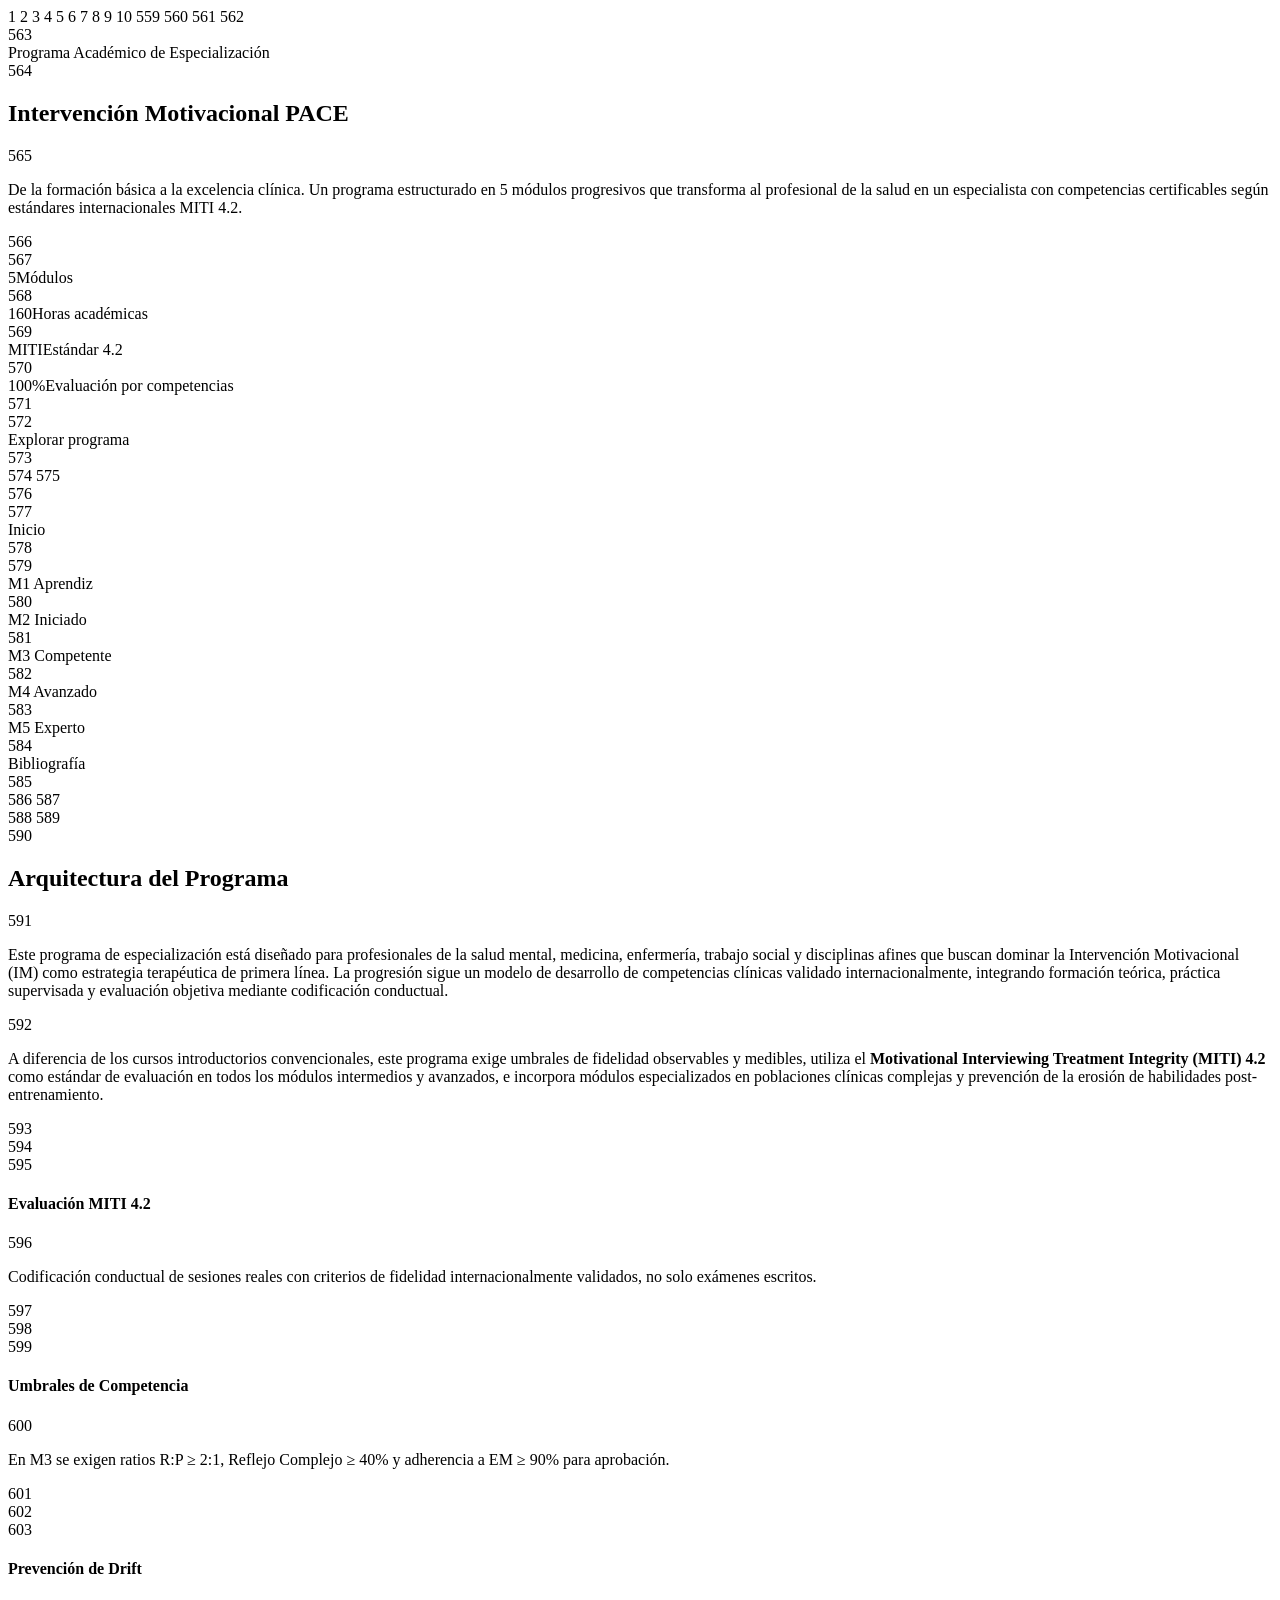
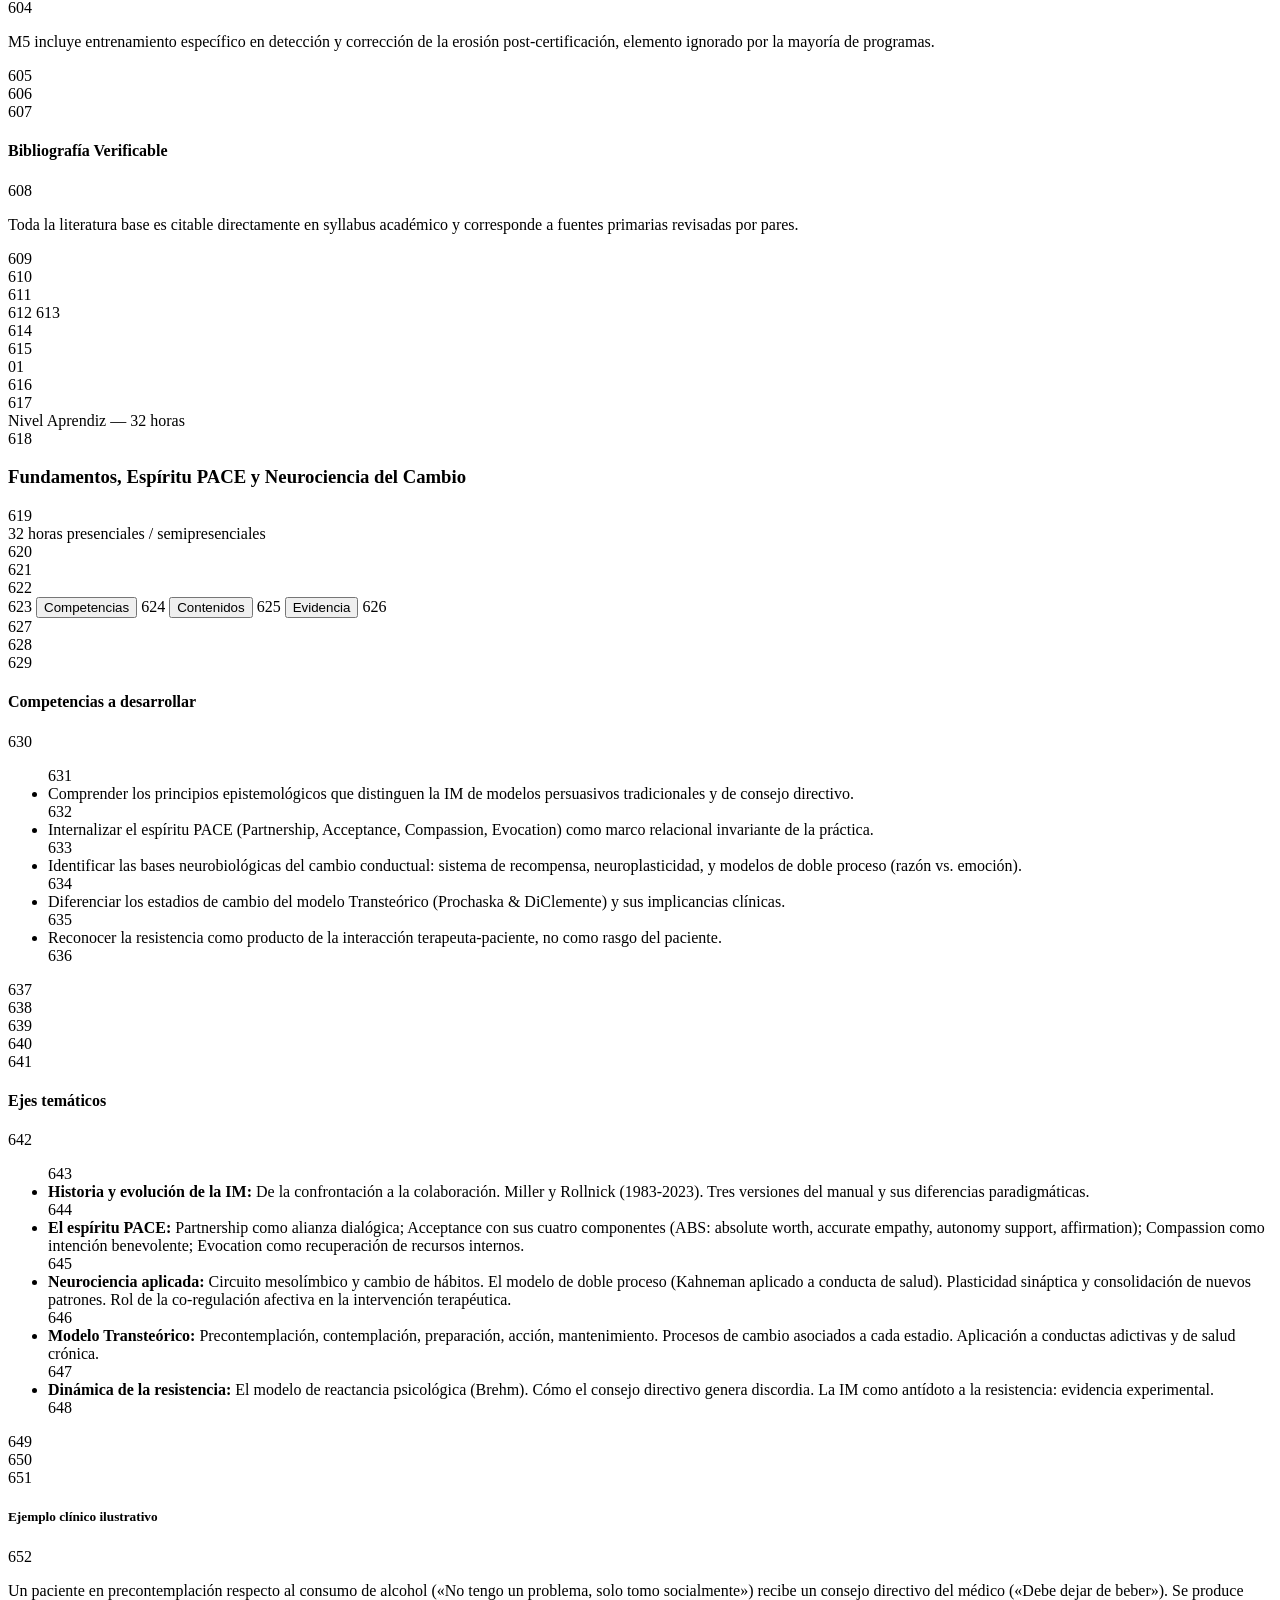
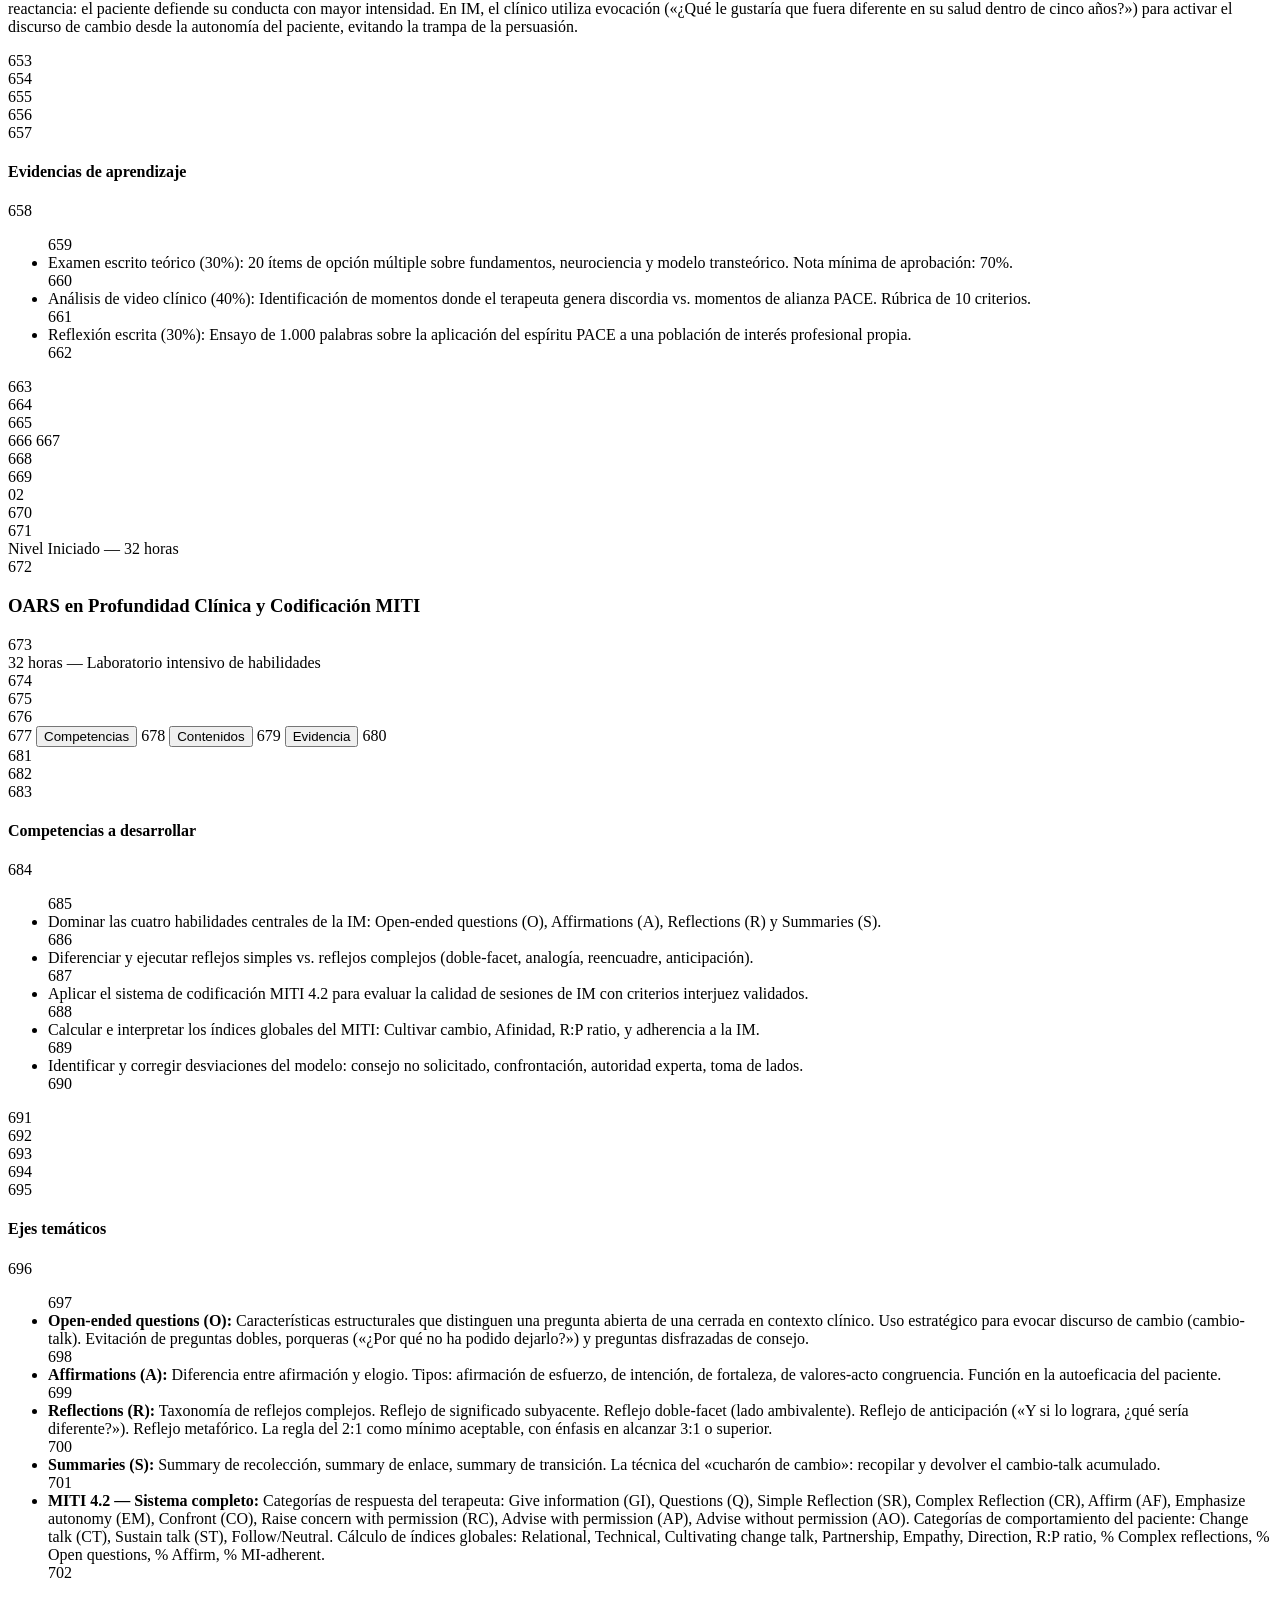
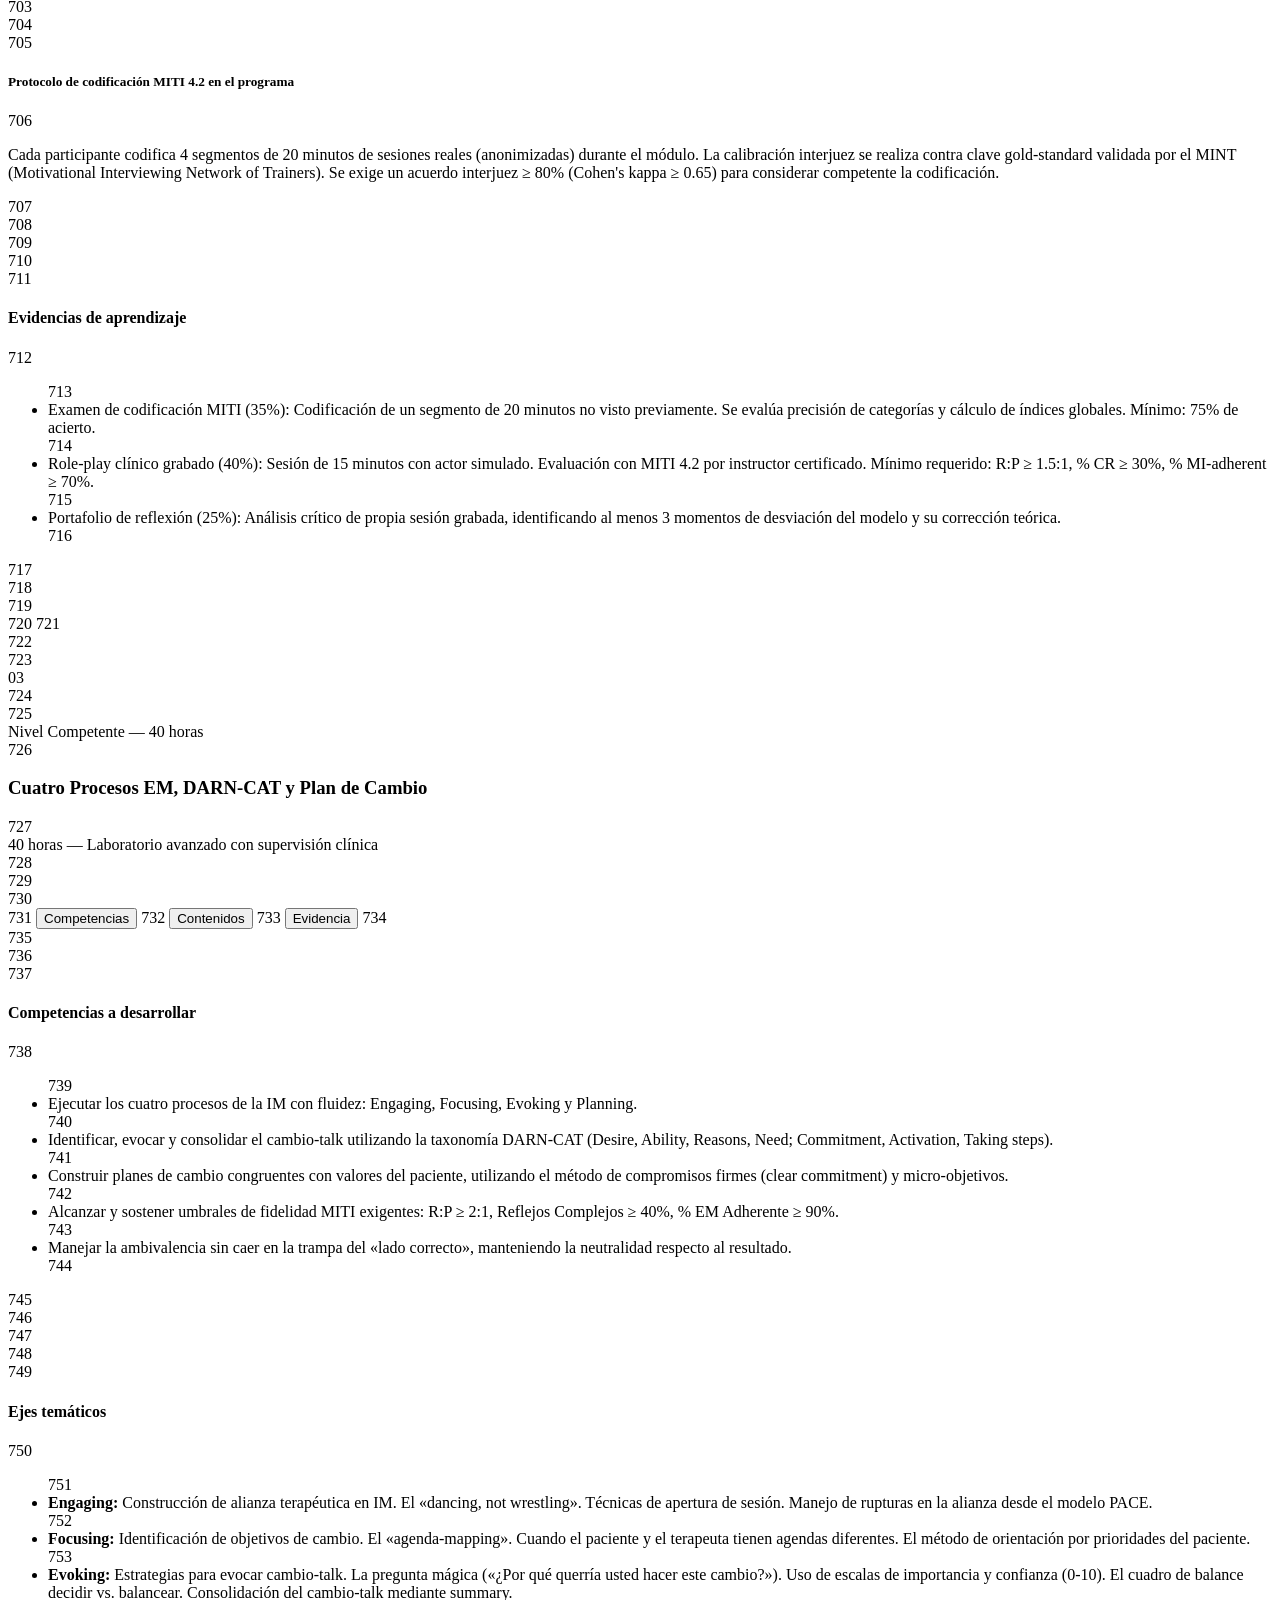
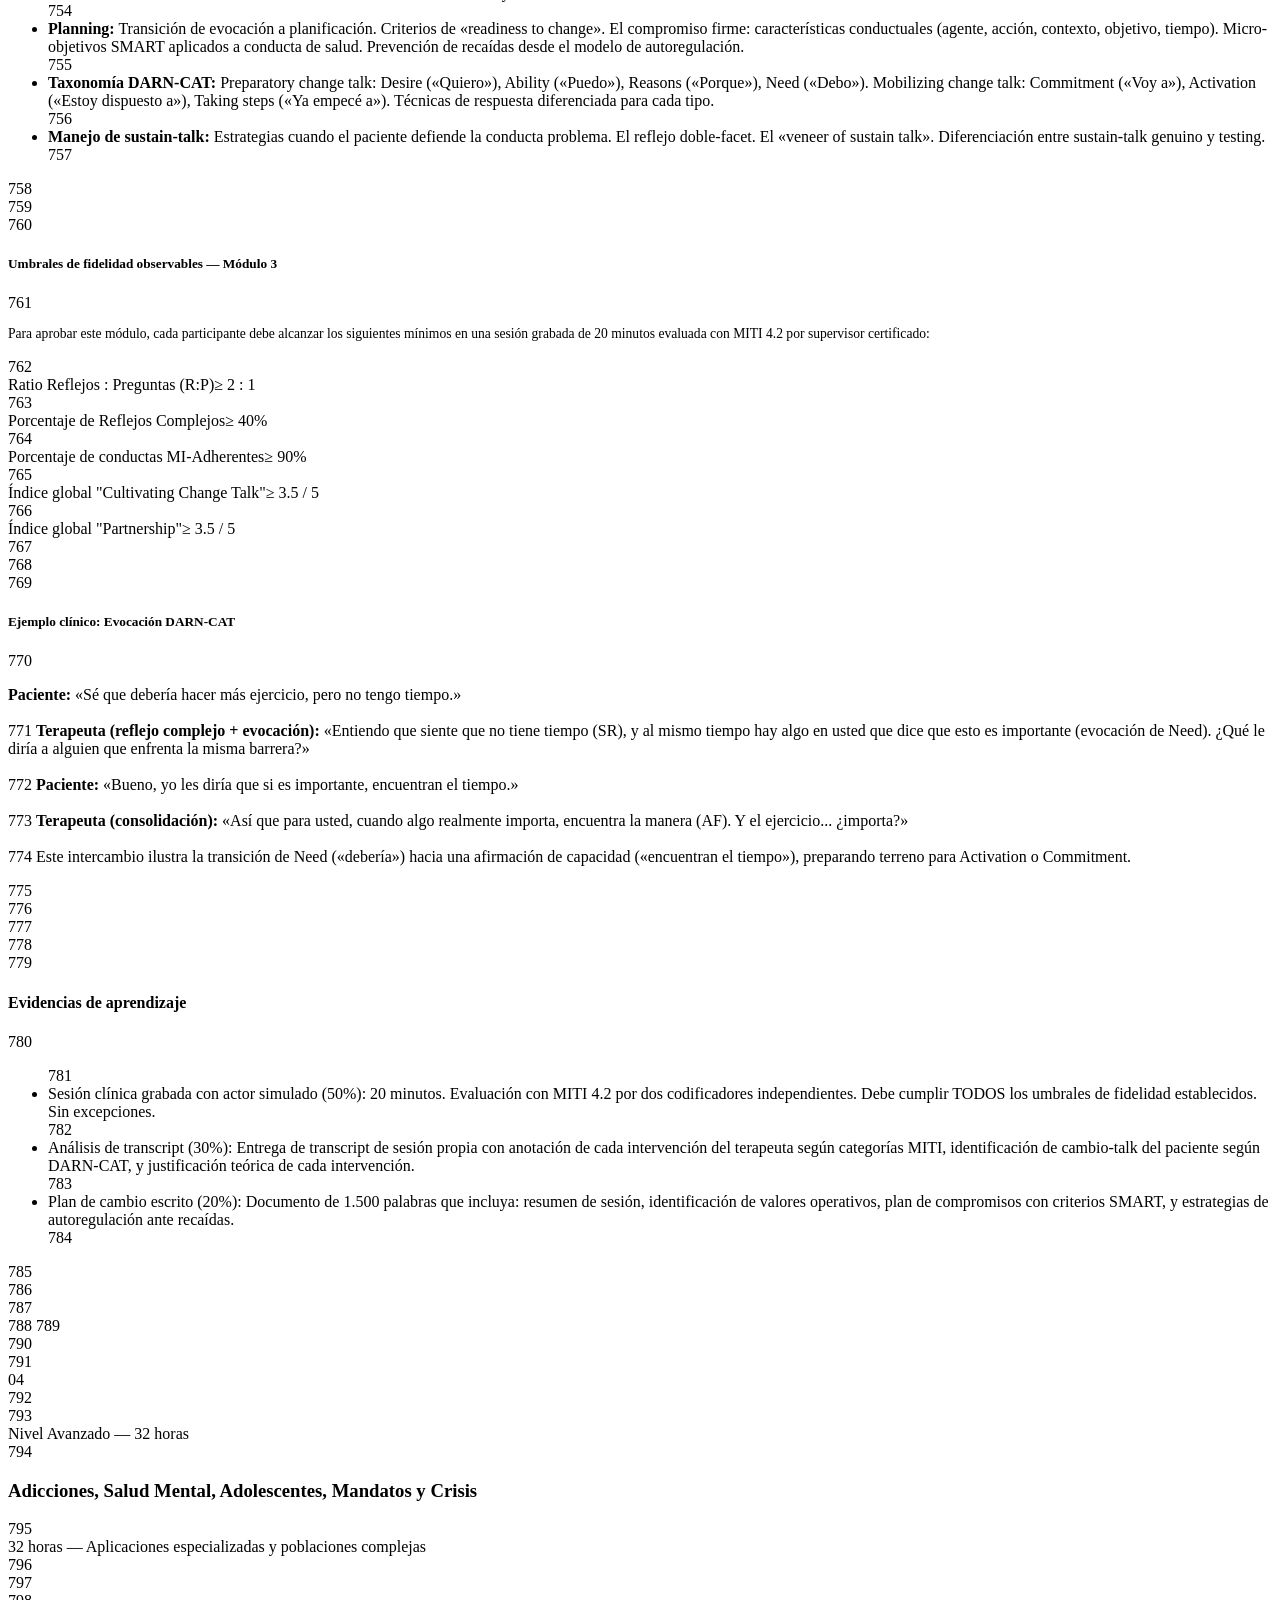
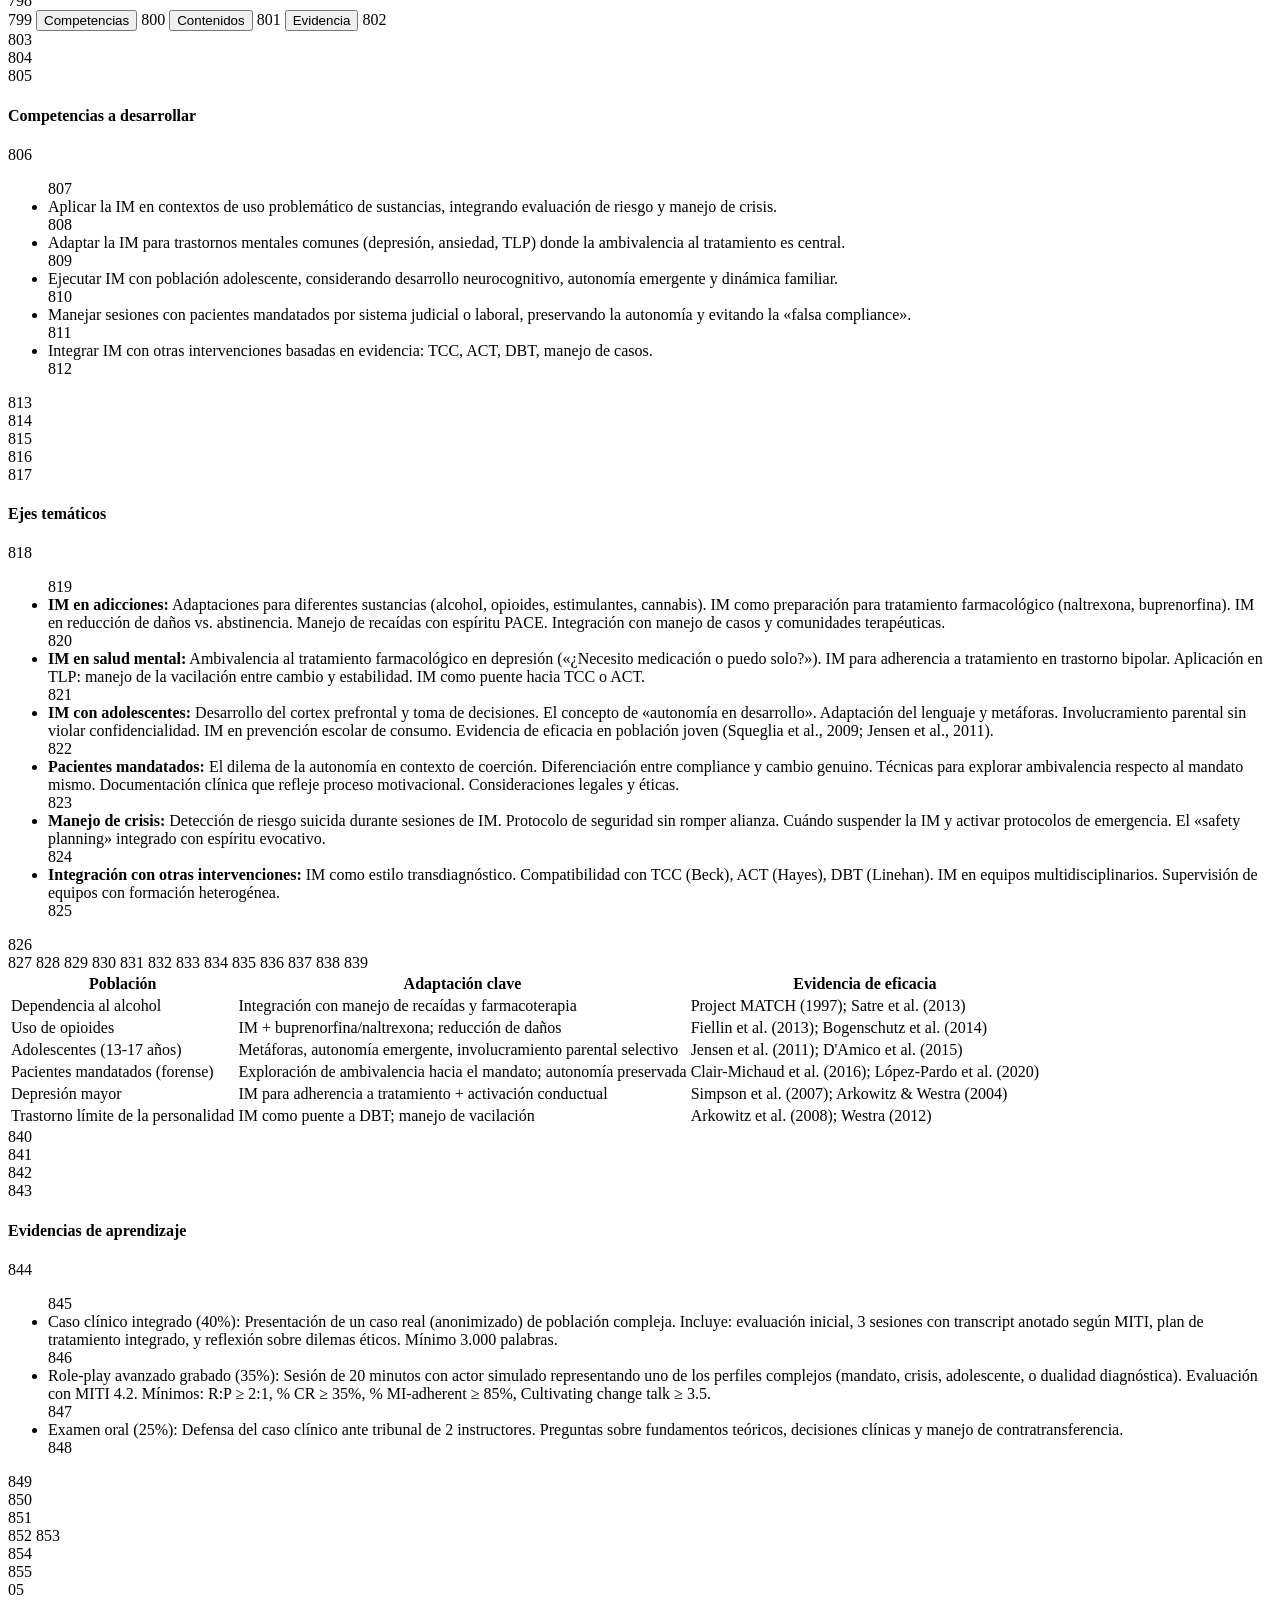
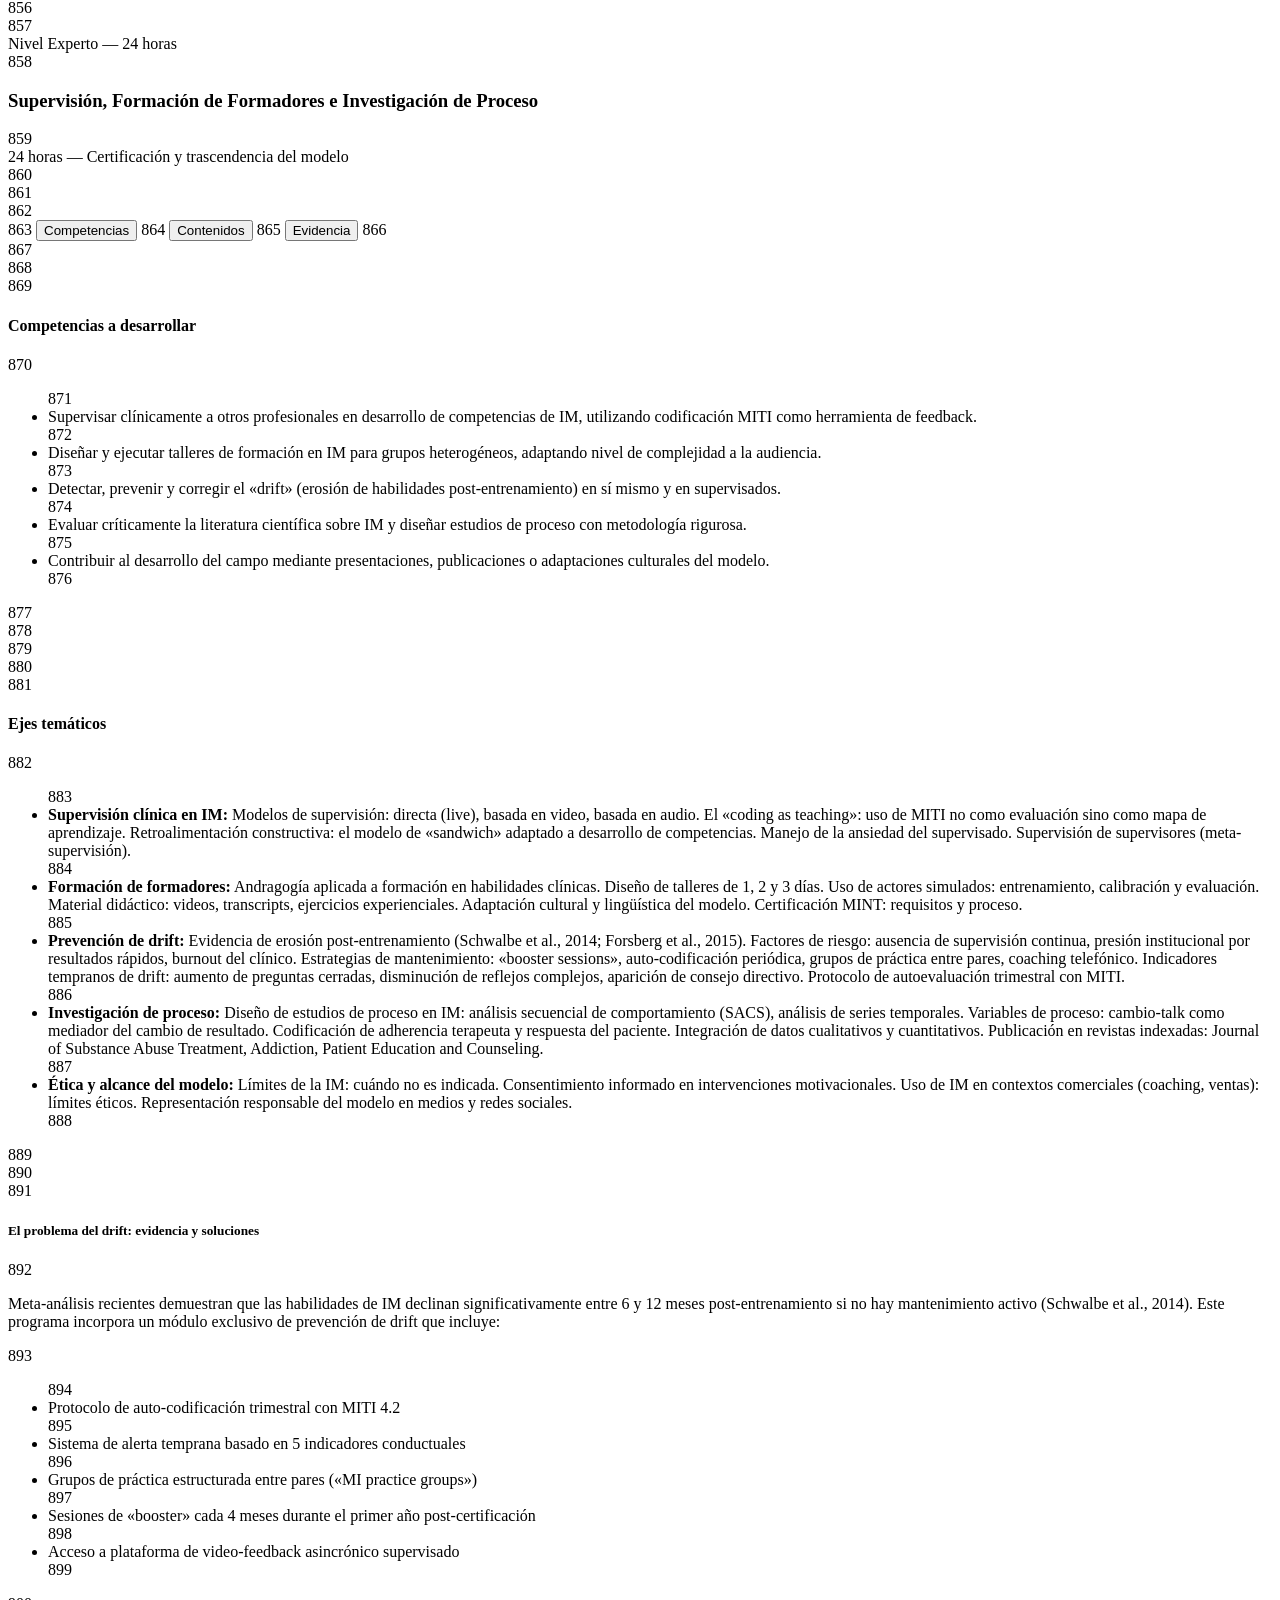
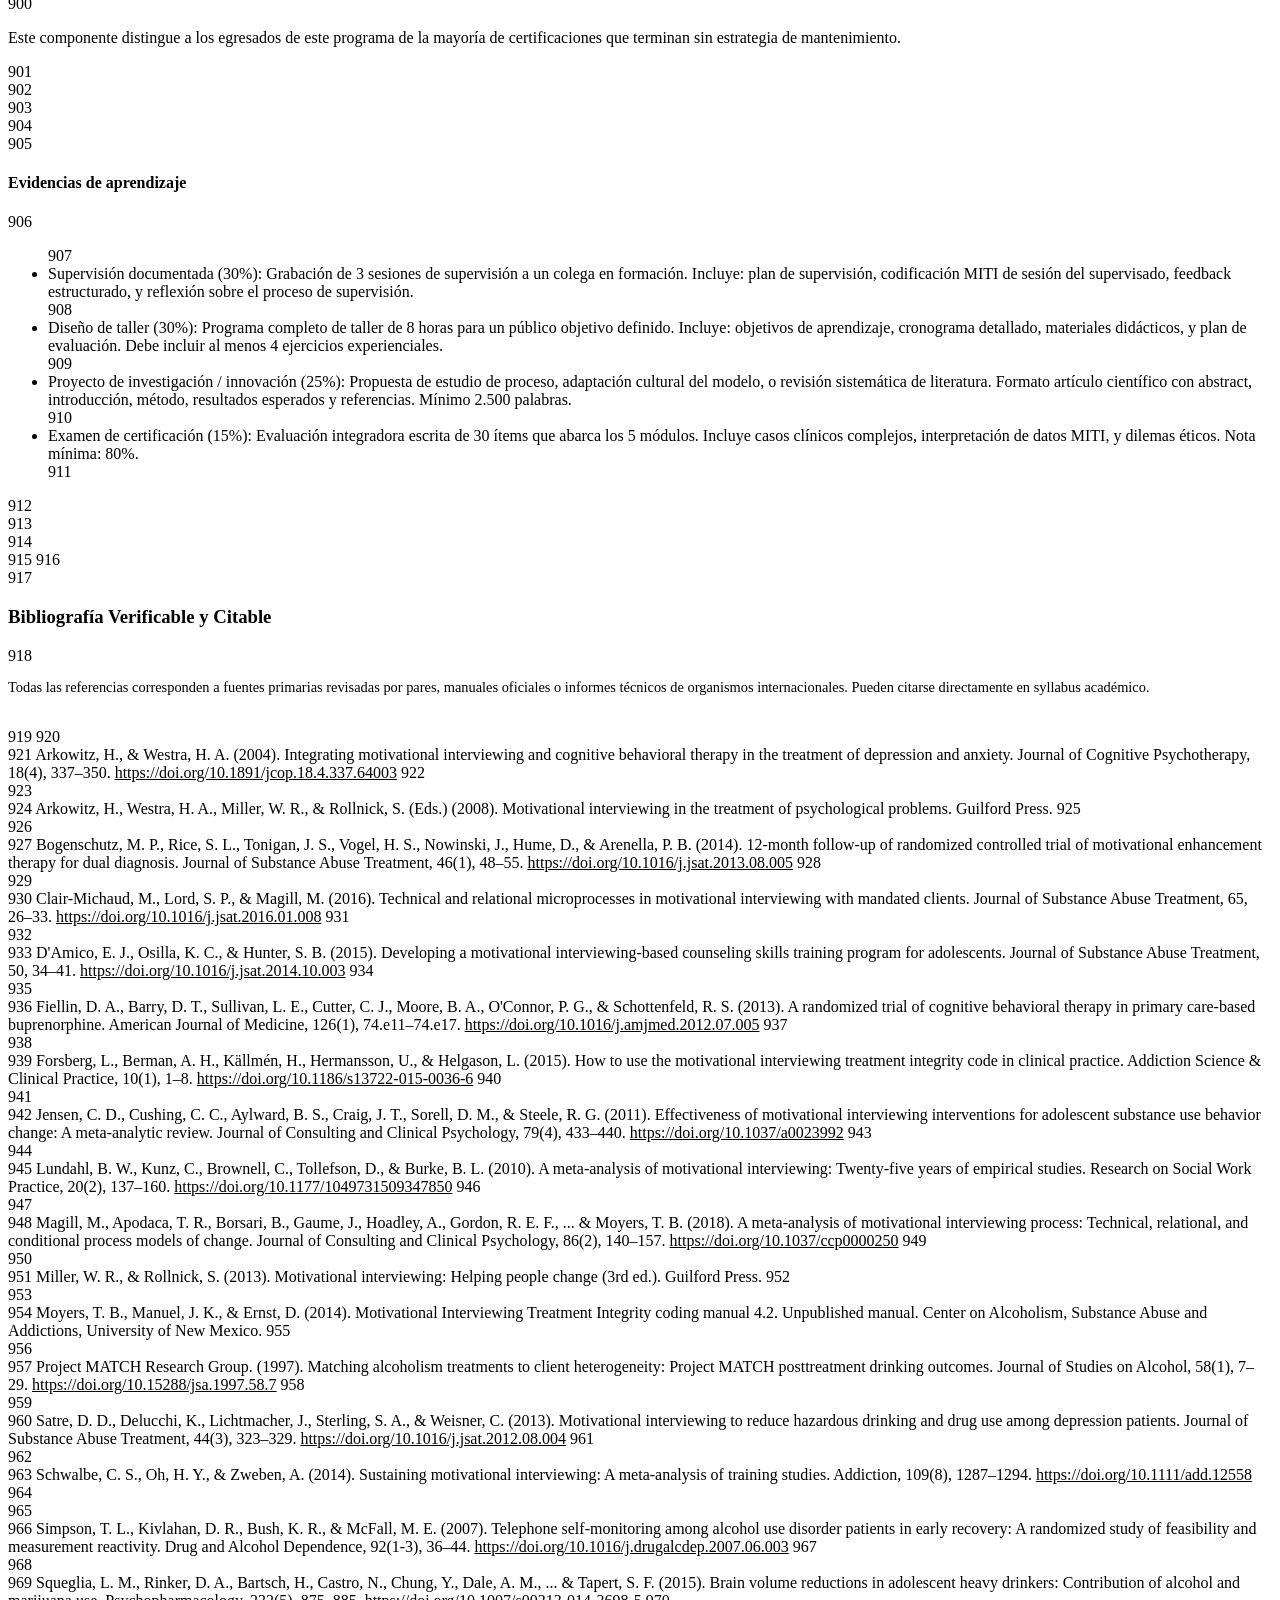
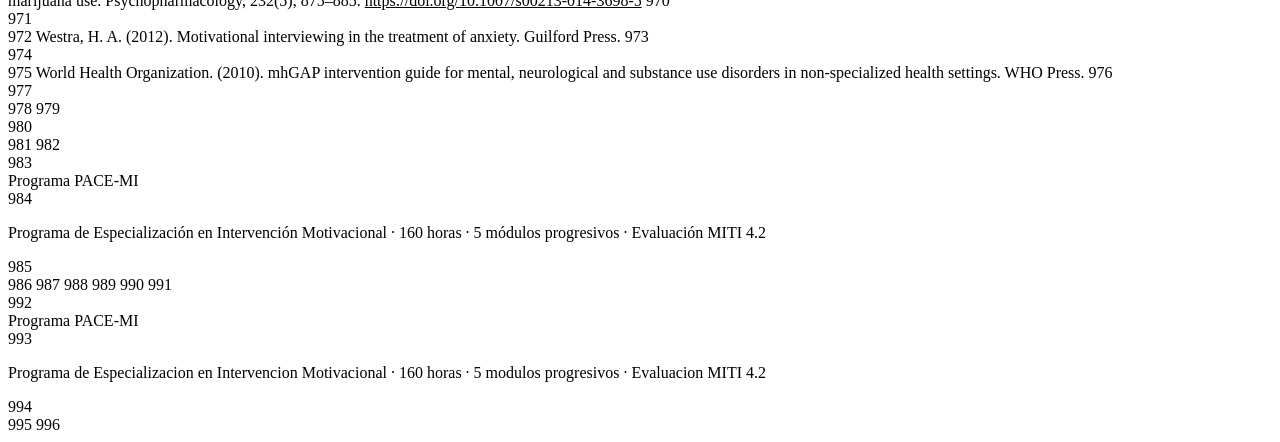
==== index.html @ bdb0c472 "Update index.html" ====
1	<!DOCTYPE html>
     2	<html lang="es">
     3	<head>
     4	<meta charset="UTF-8">
     5	<meta name="viewport" content="width=device-width, initial-scale=1.0">
     6	<title>Programa de Especialización en Intervención Motivacional | PACE-MI</title>
     7	<link rel="preconnect" href="https://fonts.googleapis.com">
     8	<link rel="preconnect" href="https://fonts.gstatic.com" crossorigin>
     9	<link href="https://fonts.googleapis.com/css2?family=Inter:wght@300;400;500;600;700&family=Space+Grotesk:wght@400;500;600;700&display=swap" rel="stylesheet">
    10	<style>
    11	:root {
    12	  --cobalto: #1B2B6B;
    13	  --cobalto-claro: #243887;
    14	  --cobalto-oscuro: #121d4a;
    15	  --ambar: #D4A017;
    16	  --ambar-claro: #e8b94a;
    17	  --ambar-tenue: rgba(212, 160, 23, 0.12);
    18	  --blanco-roto: #F8F6F1;
    19	  --blanco-puro: #FFFFFF;
    20	  --grafito: #2C2C2C;
    21	  --grafito-claro: #4a4a4a;
    22	  --gris-medio: #8a8a8a;
    23	  --gris-claro: #e5e3df;
    24	  --transicion: all 0.4s cubic-bezier(0.25, 0.46, 0.45, 0.94);
    25	}
    26	* { margin: 0; padding: 0; box-sizing: border-box; }
    27	html { scroll-behavior: smooth; }
    28	body {
    29	  font-family: 'Inter', sans-serif;
    30	  background: var(--blanco-roto);
    31	  color: var(--grafito);
    32	  line-height: 1.7;
    33	  overflow-x: hidden;
    34	}
    35	.hero {
    36	  background: var(--cobalto);
    37	  color: var(--blanco-roto);
    38	  min-height: 100vh;
    39	  display: flex;
    40	  flex-direction: column;
    41	  justify-content: center;
    42	  padding: 4rem 6rem;
    43	  position: relative;
    44	  overflow: hidden;
    45	}
    46	.hero::before {
    47	  content: '';
    48	  position: absolute;
    49	  top: -50%;
    50	  right: -20%;
    51	  width: 80vw;
    52	  height: 80vw;
    53	  border: 1px solid rgba(212, 160, 23, 0.15);
    54	  border-radius: 50%;
    55	  pointer-events: none;
    56	}
    57	.hero::after {
    58	  content: '';
    59	  position: absolute;
    60	  bottom: -30%;
    61	  left: -10%;
    62	  width: 60vw;
    63	  height: 60vw;
    64	  border: 1px solid rgba(212, 160, 23, 0.08);
    65	  border-radius: 50%;
    66	  pointer-events: none;
    67	}
    68	.hero-badge {
    69	  display: inline-block;
    70	  border: 1px solid var(--ambar);
    71	  color: var(--ambar);
    72	  padding: 0.5rem 1.5rem;
    73	  font-size: 0.7rem;
    74	  font-weight: 600;
    75	  letter-spacing: 0.2em;
    76	  text-transform: uppercase;
    77	  margin-bottom: 2rem;
    78	  width: fit-content;
    79	}
    80	.hero h1 {
    81	  font-family: 'Space Grotesk', sans-serif;
    82	  font-size: clamp(2.5rem, 5vw, 4.5rem);
    83	  font-weight: 700;
    84	  line-height: 1.1;
    85	  letter-spacing: -0.02em;
    86	  max-width: 900px;
    87	  margin-bottom: 1.5rem;
    88	}
    89	.hero h1 span { color: var(--ambar); }
    90	.hero-subtitle {
    91	  font-size: 1.15rem;
    92	  font-weight: 300;
    93	  opacity: 0.85;
    94	  max-width: 650px;
    95	  margin-bottom: 3rem;
    96	  line-height: 1.8;
    97	}
    98	.hero-meta {
    99	  display: flex;
   100	  gap: 3rem;
   101	  flex-wrap: wrap;
   102	}
   103	.hero-meta-item {
   104	  display: flex;
   105	  flex-direction: column;
   106	  gap: 0.3rem;
   107	}
   108	.hero-meta-item .num {
   109	  font-family: 'Space Grotesk', sans-serif;
   110	  font-size: 2.2rem;
   111	  font-weight: 700;
   112	  color: var(--ambar);
   113	  line-height: 1;
   114	}
   115	.hero-meta-item .label {
   116	  font-size: 0.75rem;
   117	  text-transform: uppercase;
   118	  letter-spacing: 0.15em;
   119	  opacity: 0.7;
   120	}
   121	.scroll-indicator {
   122	  position: absolute;
   123	  bottom: 3rem;
   124	  left: 6rem;
   125	  display: flex;
   126	  align-items: center;
   127	  gap: 1rem;
   128	  font-size: 0.75rem;
   129	  text-transform: uppercase;
   130	  letter-spacing: 0.15em;
   131	  opacity: 0.6;
   132	}
   133	.scroll-indicator::after {
   134	  content: '';
   135	  width: 60px;
   136	  height: 1px;
   137	  background: var(--ambar);
   138	  animation: scrollPulse 2s infinite;
   139	}
   140	@keyframes scrollPulse {
   141	  0%, 100% { opacity: 0.4; transform: scaleX(0.8); }
   142	  50% { opacity: 1; transform: scaleX(1); }
   143	}
   144	.main-layout {
   145	  display: flex;
   146	  position: relative;
   147	}
   148	.spine-container {
   149	  position: sticky;
   150	  top: 0;
   151	  left: 0;
   152	  width: 80px;
   153	  min-height: 100vh;
   154	  background: var(--blanco-roto);
   155	  border-right: 1px solid var(--gris-claro);
   156	  display: flex;
   157	  flex-direction: column;
   158	  align-items: center;
   159	  padding: 4rem 0;
   160	  z-index: 100;
   161	}
   162	.spine-line {
   163	  width: 2px;
   164	  flex: 1;
   165	  background: var(--gris-claro);
   166	  position: relative;
   167	  margin: 1rem 0;
   168	}
   169	.spine-progress {
   170	  position: absolute;
   171	  top: 0;
   172	  left: 0;
   173	  width: 100%;
   174	  background: var(--ambar);
   175	  transition: height 0.3s ease;
   176	  box-shadow: 0 0 12px rgba(212, 160, 23, 0.4);
   177	}
   178	.spine-node {
   179	  width: 14px;
   180	  height: 14px;
   181	  border-radius: 50%;
   182	  background: var(--blanco-puro);
   183	  border: 2px solid var(--gris-medio);
   184	  position: relative;
   185	  z-index: 2;
   186	  cursor: pointer;
   187	  transition: var(--transicion);
   188	  margin: 2rem 0;
   189	}
   190	.spine-node.active {
   191	  background: var(--ambar);
   192	  border-color: var(--ambar);
   193	  box-shadow: 0 0 0 6px var(--ambar-tenue);
   194	  transform: scale(1.3);
   195	}
   196	.spine-node.visited { border-color: var(--ambar); }
   197	.spine-tooltip {
   198	  position: absolute;
   199	  left: 30px;
   200	  top: 50%;
   201	  transform: translateY(-50%);
   202	  background: var(--cobalto);
   203	  color: var(--blanco-roto);
   204	  padding: 0.4rem 0.8rem;
   205	  font-size: 0.65rem;
   206	  text-transform: uppercase;
   207	  letter-spacing: 0.1em;
   208	  white-space: nowrap;
   209	  opacity: 0;
   210	  pointer-events: none;
   211	  transition: var(--transicion);
   212	}
   213	.spine-node:hover .spine-tooltip { opacity: 1; }
   214	.content {
   215	  flex: 1;
   216	  max-width: 900px;
   217	  margin: 0 auto;
   218	  padding: 0 3rem;
   219	}
   220	.intro-section {
   221	  padding: 6rem 0 4rem;
   222	  border-bottom: 1px solid var(--gris-claro);
   223	}
   224	.intro-section h2 {
   225	  font-family: 'Space Grotesk', sans-serif;
   226	  font-size: 0.85rem;
   227	  font-weight: 600;
   228	  text-transform: uppercase;
   229	  letter-spacing: 0.25em;
   230	  color: var(--ambar);
   231	  margin-bottom: 1.5rem;
   232	}
   233	.intro-section p {
   234	  font-size: 1.15rem;
   235	  line-height: 1.9;
   236	  color: var(--grafito-claro);
   237	  margin-bottom: 1.5rem;
   238	}
   239	.intro-features {
   240	  display: grid;
   241	  grid-template-columns: repeat(auto-fit, minmax(220px, 1fr));
   242	  gap: 2rem;
   243	  margin-top: 3rem;
   244	}
   245	.intro-feature {
   246	  padding: 1.5rem;
   247	  background: var(--blanco-puro);
   248	  border-left: 3px solid var(--ambar);
   249	}
   250	.intro-feature h4 {
   251	  font-family: 'Space Grotesk', sans-serif;
   252	  font-size: 0.75rem;
   253	  text-transform: uppercase;
   254	  letter-spacing: 0.15em;
   255	  color: var(--cobalto);
   256	  margin-bottom: 0.5rem;
   257	}
   258	.intro-feature p {
   259	  font-size: 0.9rem;
   260	  color: var(--grafito-claro);
   261	  margin: 0;
   262	}
   263	.module {
   264	  padding: 5rem 0;
   265	  border-bottom: 1px solid var(--gris-claro);
   266	  position: relative;
   267	  opacity: 0;
   268	  transform: translateY(40px);
   269	  transition: opacity 0.8s ease, transform 0.8s ease;
   270	}
   271	.module.visible {
   272	  opacity: 1;
   273	  transform: translateY(0);
   274	}
   275	.module-header {
   276	  display: flex;
   277	  align-items: flex-start;
   278	  gap: 2rem;
   279	  margin-bottom: 3rem;
   280	}
   281	.module-number {
   282	  font-family: 'Space Grotesk', sans-serif;
   283	  font-size: 4rem;
   284	  font-weight: 700;
   285	  color: var(--ambar);
   286	  line-height: 1;
   287	  opacity: 0.3;
   288	  min-width: 80px;
   289	}
   290	.module-title-group { flex: 1; }
   291	.module-label {
   292	  display: inline-block;
   293	  background: var(--cobalto);
   294	  color: var(--blanco-roto);
   295	  padding: 0.3rem 1rem;
   296	  font-size: 0.65rem;
   297	  font-weight: 600;
   298	  text-transform: uppercase;
   299	  letter-spacing: 0.2em;
   300	  margin-bottom: 1rem;
   301	}
   302	.module-title {
   303	  font-family: 'Space Grotesk', sans-serif;
   304	  font-size: clamp(1.5rem, 3vw, 2.2rem);
   305	  font-weight: 700;
   306	  color: var(--cobalto);
   307	  line-height: 1.2;
   308	  letter-spacing: -0.01em;
   309	  text-transform: uppercase;
   310	}
   311	.module-hours {
   312	  display: inline-flex;
   313	  align-items: center;
   314	  gap: 0.5rem;
   315	  margin-top: 1rem;
   316	  font-size: 0.85rem;
   317	  color: var(--gris-medio);
   318	  font-weight: 500;
   319	}
   320	.module-hours::before {
   321	  content: '';
   322	  width: 20px;
   323	  height: 1px;
   324	  background: var(--ambar);
   325	}
   326	.module-tabs {
   327	  display: flex;
   328	  gap: 0;
   329	  border-bottom: 2px solid var(--gris-claro);
   330	  margin-bottom: 2rem;
   331	}
   332	.module-tab {
   333	  padding: 1rem 2rem;
   334	  background: none;
   335	  border: none;
   336	  font-family: 'Inter', sans-serif;
   337	  font-size: 0.75rem;
   338	  font-weight: 600;
   339	  text-transform: uppercase;
   340	  letter-spacing: 0.12em;
   341	  color: var(--gris-medio);
   342	  cursor: pointer;
   343	  position: relative;
   344	  transition: var(--transicion);
   345	}
   346	.module-tab:hover { color: var(--cobalto); }
   347	.module-tab.active { color: var(--cobalto); }
   348	.module-tab.active::after {
   349	  content: '';
   350	  position: absolute;
   351	  bottom: -2px;
   352	  left: 0;
   353	  width: 100%;
   354	  height: 2px;
   355	  background: var(--ambar);
   356	}
   357	.module-panel {
   358	  display: none;
   359	  animation: fadeIn 0.4s ease;
   360	}
   361	.module-panel.active { display: block; }
   362	@keyframes fadeIn {
   363	  from { opacity: 0; transform: translateY(10px); }
   364	  to { opacity: 1; transform: translateY(0); }
   365	}
   366	.panel-section { margin-bottom: 2.5rem; }
   367	.panel-section h4 {
   368	  font-family: 'Space Grotesk', sans-serif;
   369	  font-size: 0.8rem;
   370	  font-weight: 600;
   371	  text-transform: uppercase;
   372	  letter-spacing: 0.15em;
   373	  color: var(--cobalto);
   374	  margin-bottom: 1rem;
   375	  display: flex;
   376	  align-items: center;
   377	  gap: 0.75rem;
   378	}
   379	.panel-section h4::before {
   380	  content: '';
   381	  width: 8px;
   382	  height: 8px;
   383	  background: var(--ambar);
   384	  border-radius: 2px;
   385	}
   386	.panel-section ul {
   387	  list-style: none;
   388	  padding: 0;
   389	}
   390	.panel-section li {
   391	  padding: 0.6rem 0 0.6rem 1.5rem;
   392	  border-bottom: 1px solid rgba(0,0,0,0.05);
   393	  font-size: 0.95rem;
   394	  line-height: 1.7;
   395	  position: relative;
   396	}
   397	.panel-section li::before {
   398	  content: '\2014';
   399	  position: absolute;
   400	  left: 0;
   401	  color: var(--ambar);
   402	  font-weight: 600;
   403	}
   404	.panel-section p {
   405	  font-size: 0.95rem;
   406	  line-height: 1.8;
   407	  color: var(--grafito-claro);
   408	  margin-bottom: 1rem;
   409	}
   410	.academic-table {
   411	  width: 100%;
   412	  border-collapse: collapse;
   413	  margin: 1.5rem 0;
   414	  font-size: 0.9rem;
   415	}
   416	.academic-table th {
   417	  background: var(--cobalto);
   418	  color: var(--blanco-roto);
   419	  padding: 1rem;
   420	  text-align: left;
   421	  font-weight: 600;
   422	  font-size: 0.75rem;
   423	  text-transform: uppercase;
   424	  letter-spacing: 0.1em;
   425	}
   426	.academic-table td {
   427	  padding: 1rem;
   428	  border-bottom: 1px solid var(--gris-claro);
   429	  vertical-align: top;
   430	}
   431	.academic-table tr:nth-child(even) { background: rgba(27, 43, 107, 0.03); }
   432	.callout {
   433	  background: var(--cobalto);
   434	  color: var(--blanco-roto);
   435	  padding: 2rem;
   436	  margin: 2rem 0;
   437	  position: relative;
   438	}
   439	.callout::before {
   440	  content: '';
   441	  position: absolute;
   442	  top: 0;
   443	  left: 0;
   444	  width: 4px;
   445	  height: 100%;
   446	  background: var(--ambar);
   447	}
   448	.callout h5 {
   449	  font-family: 'Space Grotesk', sans-serif;
   450	  font-size: 0.75rem;
   451	  text-transform: uppercase;
   452	  letter-spacing: 0.15em;
   453	  color: var(--ambar);
   454	  margin-bottom: 0.75rem;
   455	}
   456	.callout p, .callout li {
   457	  font-size: 0.9rem;
   458	  line-height: 1.8;
   459	  opacity: 0.95;
   460	}
   461	.callout ul { list-style: none; padding: 0; }
   462	.callout li { padding: 0.3rem 0; }
   463	.callout li::before {
   464	  content: '\25B8';
   465	  color: var(--ambar);
   466	  margin-right: 0.5rem;
   467	}
   468	.threshold-box {
   469	  background: var(--ambar-tenue);
   470	  border: 1px solid var(--ambar);
   471	  padding: 2rem;
   472	  margin: 2rem 0;
   473	}
   474	.threshold-box h5 {
   475	  font-family: 'Space Grotesk', sans-serif;
   476	  font-size: 0.75rem;
   477	  text-transform: uppercase;
   478	  letter-spacing: 0.15em;
   479	  color: var(--cobalto);
   480	  margin-bottom: 1rem;
   481	}
   482	.threshold-item {
   483	  display: flex;
   484	  justify-content: space-between;
   485	  align-items: center;
   486	  padding: 0.8rem 0;
   487	  border-bottom: 1px solid rgba(212, 160, 23, 0.2);
   488	}
   489	.threshold-item:last-child { border-bottom: none; }
   490	.threshold-item .metric {
   491	  font-weight: 600;
   492	  color: var(--cobalto);
   493	}
   494	.threshold-item .value {
   495	  font-family: 'Space Grotesk', sans-serif;
   496	  font-weight: 700;
   497	  color: var(--ambar);
   498	  font-size: 1.1rem;
   499	}
   500	.bib-section {
   501	  background: var(--blanco-puro);
   502	  padding: 4rem 0;
   503	  margin-top: 2rem;
   504	  border-top: 2px solid var(--cobalto);
   505	}
   506	.bib-section h3 {
   507	  font-family: 'Space Grotesk', sans-serif;
   508	  font-size: 0.85rem;
   509	  font-weight: 600;
   510	  text-transform: uppercase;
   511	  letter-spacing: 0.25em;
   512	  color: var(--cobalto);
   513	  margin-bottom: 2rem;
   514	}
   515	.bib-entry {
   516	  padding: 1.2rem 0;
   517	  border-bottom: 1px solid var(--gris-claro);
   518	  font-size: 0.9rem;
   519	  line-height: 1.7;
   520	}
   521	.bib-entry .authors { font-weight: 600; color: var(--cobalto); }
   522	.bib-entry .year { color: var(--ambar); font-weight: 600; }
   523	.bib-entry .title { font-style: italic; }
   524	.bib-entry .journal { color: var(--gris-medio); }
   525	.footer {
   526	  background: var(--cobalto);
   527	  color: var(--blanco-roto);
   528	  padding: 4rem 6rem;
   529	  text-align: center;
   530	}
   531	.footer-logo {
   532	  font-family: 'Space Grotesk', sans-serif;
   533	  font-size: 1.2rem;
   534	  font-weight: 700;
   535	  letter-spacing: 0.15em;
   536	  text-transform: uppercase;
   537	  margin-bottom: 1rem;
   538	}
   539	.footer-logo span { color: var(--ambar); }
   540	.footer p {
   541	  font-size: 0.85rem;
   542	  opacity: 0.7;
   543	  max-width: 500px;
   544	  margin: 0 auto;
   545	}
   546	@media (max-width: 900px) {
   547	  .hero { padding: 3rem; }
   548	  .spine-container { display: none; }
   549	  .content { padding: 0 1.5rem; }
   550	  .module-header { flex-direction: column; gap: 1rem; }
   551	  .module-tabs { flex-wrap: wrap; }
   552	  .footer { padding: 3rem; }
   553	}
   554	::-webkit-scrollbar { width: 8px; }
   555	::-webkit-scrollbar-track { background: var(--blanco-roto); }
   556	::-webkit-scrollbar-thumb { background: var(--cobalto); border-radius: 4px; }
   557	::-webkit-scrollbar-thumb:hover { background: var(--ambar); }
   558	</style>
   559	</head>
   560	<body>
   561	
   562	<section class="hero" id="inicio">
   563	  <div class="hero-badge">Programa Académico de Especialización</div>
   564	  <h1>Intervención Motivacional <span>PACE</span></h1>
   565	  <p class="hero-subtitle">De la formación básica a la excelencia clínica. Un programa estructurado en 5 módulos progresivos que transforma al profesional de la salud en un especialista con competencias certificables según estándares internacionales MITI 4.2.</p>
   566	  <div class="hero-meta">
   567	    <div class="hero-meta-item"><span class="num">5</span><span class="label">Módulos</span></div>
   568	    <div class="hero-meta-item"><span class="num">160</span><span class="label">Horas académicas</span></div>
   569	    <div class="hero-meta-item"><span class="num">MITI</span><span class="label">Estándar 4.2</span></div>
   570	    <div class="hero-meta-item"><span class="num">100%</span><span class="label">Evaluación por competencias</span></div>
   571	  </div>
   572	  <div class="scroll-indicator">Explorar programa</div>
   573	</section>
   574	
   575	<div class="main-layout">
   576	  <nav class="spine-container">
   577	    <div class="spine-node active" data-target="inicio"><span class="spine-tooltip">Inicio</span></div>
   578	    <div class="spine-line"><div class="spine-progress" id="spineProgress"></div></div>
   579	    <div class="spine-node" data-target="modulo1"><span class="spine-tooltip">M1 Aprendiz</span></div>
   580	    <div class="spine-node" data-target="modulo2"><span class="spine-tooltip">M2 Iniciado</span></div>
   581	    <div class="spine-node" data-target="modulo3"><span class="spine-tooltip">M3 Competente</span></div>
   582	    <div class="spine-node" data-target="modulo4"><span class="spine-tooltip">M4 Avanzado</span></div>
   583	    <div class="spine-node" data-target="modulo5"><span class="spine-tooltip">M5 Experto</span></div>
   584	    <div class="spine-node" data-target="bibliografia"><span class="spine-tooltip">Bibliografía</span></div>
   585	  </nav>
   586	
   587	  <main class="content">
   588	
   589	    <section class="intro-section">
   590	      <h2>Arquitectura del Programa</h2>
   591	      <p>Este programa de especialización está diseñado para profesionales de la salud mental, medicina, enfermería, trabajo social y disciplinas afines que buscan dominar la Intervención Motivacional (IM) como estrategia terapéutica de primera línea. La progresión sigue un modelo de desarrollo de competencias clínicas validado internacionalmente, integrando formación teórica, práctica supervisada y evaluación objetiva mediante codificación conductual.</p>
   592	      <p>A diferencia de los cursos introductorios convencionales, este programa exige umbrales de fidelidad observables y medibles, utiliza el <strong>Motivational Interviewing Treatment Integrity (MITI) 4.2</strong> como estándar de evaluación en todos los módulos intermedios y avanzados, e incorpora módulos especializados en poblaciones clínicas complejas y prevención de la erosión de habilidades post-entrenamiento.</p>
   593	      <div class="intro-features">
   594	        <div class="intro-feature">
   595	          <h4>Evaluación MITI 4.2</h4>
   596	          <p>Codificación conductual de sesiones reales con criterios de fidelidad internacionalmente validados, no solo exámenes escritos.</p>
   597	        </div>
   598	        <div class="intro-feature">
   599	          <h4>Umbrales de Competencia</h4>
   600	          <p>En M3 se exigen ratios R:P ≥ 2:1, Reflejo Complejo ≥ 40% y adherencia a EM ≥ 90% para aprobación.</p>
   601	        </div>
   602	        <div class="intro-feature">
   603	          <h4>Prevención de Drift</h4>
   604	          <p>M5 incluye entrenamiento específico en detección y corrección de la erosión post-certificación, elemento ignorado por la mayoría de programas.</p>
   605	        </div>
   606	        <div class="intro-feature">
   607	          <h4>Bibliografía Verificable</h4>
   608	          <p>Toda la literatura base es citable directamente en syllabus académico y corresponde a fuentes primarias revisadas por pares.</p>
   609	        </div>
   610	      </div>
   611	    </section>
   612	
   613	    <article class="module" id="modulo1">
   614	      <div class="module-header">
   615	        <div class="module-number">01</div>
   616	        <div class="module-title-group">
   617	          <div class="module-label">Nivel Aprendiz — 32 horas</div>
   618	          <h3 class="module-title">Fundamentos, Espíritu PACE y Neurociencia del Cambio</h3>
   619	          <div class="module-hours">32 horas presenciales / semipresenciales</div>
   620	        </div>
   621	      </div>
   622	      <div class="module-tabs">
   623	        <button class="module-tab active" data-tab="m1-competencias">Competencias</button>
   624	        <button class="module-tab" data-tab="m1-contenidos">Contenidos</button>
   625	        <button class="module-tab" data-tab="m1-evidencia">Evidencia</button>
   626	      </div>
   627	      <div class="module-panel active" id="m1-competencias">
   628	        <div class="panel-section">
   629	          <h4>Competencias a desarrollar</h4>
   630	          <ul>
   631	            <li>Comprender los principios epistemológicos que distinguen la IM de modelos persuasivos tradicionales y de consejo directivo.</li>
   632	            <li>Internalizar el espíritu PACE (Partnership, Acceptance, Compassion, Evocation) como marco relacional invariante de la práctica.</li>
   633	            <li>Identificar las bases neurobiológicas del cambio conductual: sistema de recompensa, neuroplasticidad, y modelos de doble proceso (razón vs. emoción).</li>
   634	            <li>Diferenciar los estadios de cambio del modelo Transteórico (Prochaska & DiClemente) y sus implicancias clínicas.</li>
   635	            <li>Reconocer la resistencia como producto de la interacción terapeuta-paciente, no como rasgo del paciente.</li>
   636	          </ul>
   637	        </div>
   638	      </div>
   639	      <div class="module-panel" id="m1-contenidos">
   640	        <div class="panel-section">
   641	          <h4>Ejes temáticos</h4>
   642	          <ul>
   643	            <li><strong>Historia y evolución de la IM:</strong> De la confrontación a la colaboración. Miller y Rollnick (1983-2023). Tres versiones del manual y sus diferencias paradigmáticas.</li>
   644	            <li><strong>El espíritu PACE:</strong> Partnership como alianza dialógica; Acceptance con sus cuatro componentes (ABS: absolute worth, accurate empathy, autonomy support, affirmation); Compassion como intención benevolente; Evocation como recuperación de recursos internos.</li>
   645	            <li><strong>Neurociencia aplicada:</strong> Circuito mesolímbico y cambio de hábitos. El modelo de doble proceso (Kahneman aplicado a conducta de salud). Plasticidad sináptica y consolidación de nuevos patrones. Rol de la co-regulación afectiva en la intervención terapéutica.</li>
   646	            <li><strong>Modelo Transteórico:</strong> Precontemplación, contemplación, preparación, acción, mantenimiento. Procesos de cambio asociados a cada estadio. Aplicación a conductas adictivas y de salud crónica.</li>
   647	            <li><strong>Dinámica de la resistencia:</strong> El modelo de reactancia psicológica (Brehm). Cómo el consejo directivo genera discordia. La IM como antídoto a la resistencia: evidencia experimental.</li>
   648	          </ul>
   649	        </div>
   650	        <div class="callout">
   651	          <h5>Ejemplo clínico ilustrativo</h5>
   652	          <p>Un paciente en precontemplación respecto al consumo de alcohol («No tengo un problema, solo tomo socialmente») recibe un consejo directivo del médico («Debe dejar de beber»). Se produce reactancia: el paciente defiende su conducta con mayor intensidad. En IM, el clínico utiliza evocación («¿Qué le gustaría que fuera diferente en su salud dentro de cinco años?») para activar el discurso de cambio desde la autonomía del paciente, evitando la trampa de la persuasión.</p>
   653	        </div>
   654	      </div>
   655	      <div class="module-panel" id="m1-evidencia">
   656	        <div class="panel-section">
   657	          <h4>Evidencias de aprendizaje</h4>
   658	          <ul>
   659	            <li>Examen escrito teórico (30%): 20 ítems de opción múltiple sobre fundamentos, neurociencia y modelo transteórico. Nota mínima de aprobación: 70%.</li>
   660	            <li>Análisis de video clínico (40%): Identificación de momentos donde el terapeuta genera discordia vs. momentos de alianza PACE. Rúbrica de 10 criterios.</li>
   661	            <li>Reflexión escrita (30%): Ensayo de 1.000 palabras sobre la aplicación del espíritu PACE a una población de interés profesional propia.</li>
   662	          </ul>
   663	        </div>
   664	      </div>
   665	    </article>
   666	
   667	    <article class="module" id="modulo2">
   668	      <div class="module-header">
   669	        <div class="module-number">02</div>
   670	        <div class="module-title-group">
   671	          <div class="module-label">Nivel Iniciado — 32 horas</div>
   672	          <h3 class="module-title">OARS en Profundidad Clínica y Codificación MITI</h3>
   673	          <div class="module-hours">32 horas — Laboratorio intensivo de habilidades</div>
   674	        </div>
   675	      </div>
   676	      <div class="module-tabs">
   677	        <button class="module-tab active" data-tab="m2-competencias">Competencias</button>
   678	        <button class="module-tab" data-tab="m2-contenidos">Contenidos</button>
   679	        <button class="module-tab" data-tab="m2-evidencia">Evidencia</button>
   680	      </div>
   681	      <div class="module-panel active" id="m2-competencias">
   682	        <div class="panel-section">
   683	          <h4>Competencias a desarrollar</h4>
   684	          <ul>
   685	            <li>Dominar las cuatro habilidades centrales de la IM: Open-ended questions (O), Affirmations (A), Reflections (R) y Summaries (S).</li>
   686	            <li>Diferenciar y ejecutar reflejos simples vs. reflejos complejos (doble-facet, analogía, reencuadre, anticipación).</li>
   687	            <li>Aplicar el sistema de codificación MITI 4.2 para evaluar la calidad de sesiones de IM con criterios interjuez validados.</li>
   688	            <li>Calcular e interpretar los índices globales del MITI: Cultivar cambio, Afinidad, R:P ratio, y adherencia a la IM.</li>
   689	            <li>Identificar y corregir desviaciones del modelo: consejo no solicitado, confrontación, autoridad experta, toma de lados.</li>
   690	          </ul>
   691	        </div>
   692	      </div>
   693	      <div class="module-panel" id="m2-contenidos">
   694	        <div class="panel-section">
   695	          <h4>Ejes temáticos</h4>
   696	          <ul>
   697	            <li><strong>Open-ended questions (O):</strong> Características estructurales que distinguen una pregunta abierta de una cerrada en contexto clínico. Uso estratégico para evocar discurso de cambio (cambio-talk). Evitación de preguntas dobles, porqueras («¿Por qué no ha podido dejarlo?») y preguntas disfrazadas de consejo.</li>
   698	            <li><strong>Affirmations (A):</strong> Diferencia entre afirmación y elogio. Tipos: afirmación de esfuerzo, de intención, de fortaleza, de valores-acto congruencia. Función en la autoeficacia del paciente.</li>
   699	            <li><strong>Reflections (R):</strong> Taxonomía de reflejos complejos. Reflejo de significado subyacente. Reflejo doble-facet (lado ambivalente). Reflejo de anticipación («Y si lo lograra, ¿qué sería diferente?»). Reflejo metafórico. La regla del 2:1 como mínimo aceptable, con énfasis en alcanzar 3:1 o superior.</li>
   700	            <li><strong>Summaries (S):</strong> Summary de recolección, summary de enlace, summary de transición. La técnica del «cucharón de cambio»: recopilar y devolver el cambio-talk acumulado.</li>
   701	            <li><strong>MITI 4.2 — Sistema completo:</strong> Categorías de respuesta del terapeuta: Give information (GI), Questions (Q), Simple Reflection (SR), Complex Reflection (CR), Affirm (AF), Emphasize autonomy (EM), Confront (CO), Raise concern with permission (RC), Advise with permission (AP), Advise without permission (AO). Categorías de comportamiento del paciente: Change talk (CT), Sustain talk (ST), Follow/Neutral. Cálculo de índices globales: Relational, Technical, Cultivating change talk, Partnership, Empathy, Direction, R:P ratio, % Complex reflections, % Open questions, % Affirm, % MI-adherent.</li>
   702	          </ul>
   703	        </div>
   704	        <div class="callout">
   705	          <h5>Protocolo de codificación MITI 4.2 en el programa</h5>
   706	          <p>Cada participante codifica 4 segmentos de 20 minutos de sesiones reales (anonimizadas) durante el módulo. La calibración interjuez se realiza contra clave gold-standard validada por el MINT (Motivational Interviewing Network of Trainers). Se exige un acuerdo interjuez ≥ 80% (Cohen's kappa ≥ 0.65) para considerar competente la codificación.</p>
   707	        </div>
   708	      </div>
   709	      <div class="module-panel" id="m2-evidencia">
   710	        <div class="panel-section">
   711	          <h4>Evidencias de aprendizaje</h4>
   712	          <ul>
   713	            <li>Examen de codificación MITI (35%): Codificación de un segmento de 20 minutos no visto previamente. Se evalúa precisión de categorías y cálculo de índices globales. Mínimo: 75% de acierto.</li>
   714	            <li>Role-play clínico grabado (40%): Sesión de 15 minutos con actor simulado. Evaluación con MITI 4.2 por instructor certificado. Mínimo requerido: R:P ≥ 1.5:1, % CR ≥ 30%, % MI-adherent ≥ 70%.</li>
   715	            <li>Portafolio de reflexión (25%): Análisis crítico de propia sesión grabada, identificando al menos 3 momentos de desviación del modelo y su corrección teórica.</li>
   716	          </ul>
   717	        </div>
   718	      </div>
   719	    </article>
   720	
   721	    <article class="module" id="modulo3">
   722	      <div class="module-header">
   723	        <div class="module-number">03</div>
   724	        <div class="module-title-group">
   725	          <div class="module-label">Nivel Competente — 40 horas</div>
   726	          <h3 class="module-title">Cuatro Procesos EM, DARN-CAT y Plan de Cambio</h3>
   727	          <div class="module-hours">40 horas — Laboratorio avanzado con supervisión clínica</div>
   728	        </div>
   729	      </div>
   730	      <div class="module-tabs">
   731	        <button class="module-tab active" data-tab="m3-competencias">Competencias</button>
   732	        <button class="module-tab" data-tab="m3-contenidos">Contenidos</button>
   733	        <button class="module-tab" data-tab="m3-evidencia">Evidencia</button>
   734	      </div>
   735	      <div class="module-panel active" id="m3-competencias">
   736	        <div class="panel-section">
   737	          <h4>Competencias a desarrollar</h4>
   738	          <ul>
   739	            <li>Ejecutar los cuatro procesos de la IM con fluidez: Engaging, Focusing, Evoking y Planning.</li>
   740	            <li>Identificar, evocar y consolidar el cambio-talk utilizando la taxonomía DARN-CAT (Desire, Ability, Reasons, Need; Commitment, Activation, Taking steps).</li>
   741	            <li>Construir planes de cambio congruentes con valores del paciente, utilizando el método de compromisos firmes (clear commitment) y micro-objetivos.</li>
   742	            <li>Alcanzar y sostener umbrales de fidelidad MITI exigentes: R:P ≥ 2:1, Reflejos Complejos ≥ 40%, % EM Adherente ≥ 90%.</li>
   743	            <li>Manejar la ambivalencia sin caer en la trampa del «lado correcto», manteniendo la neutralidad respecto al resultado.</li>
   744	          </ul>
   745	        </div>
   746	      </div>
   747	      <div class="module-panel" id="m3-contenidos">
   748	        <div class="panel-section">
   749	          <h4>Ejes temáticos</h4>
   750	          <ul>
   751	            <li><strong>Engaging:</strong> Construcción de alianza terapéutica en IM. El «dancing, not wrestling». Técnicas de apertura de sesión. Manejo de rupturas en la alianza desde el modelo PACE.</li>
   752	            <li><strong>Focusing:</strong> Identificación de objetivos de cambio. El «agenda-mapping». Cuando el paciente y el terapeuta tienen agendas diferentes. El método de orientación por prioridades del paciente.</li>
   753	            <li><strong>Evoking:</strong> Estrategias para evocar cambio-talk. La pregunta mágica («¿Por qué querría usted hacer este cambio?»). Uso de escalas de importancia y confianza (0-10). El cuadro de balance decidir vs. balancear. Consolidación del cambio-talk mediante summary.</li>
   754	            <li><strong>Planning:</strong> Transición de evocación a planificación. Criterios de «readiness to change». El compromiso firme: características conductuales (agente, acción, contexto, objetivo, tiempo). Micro-objetivos SMART aplicados a conducta de salud. Prevención de recaídas desde el modelo de autoregulación.</li>
   755	            <li><strong>Taxonomía DARN-CAT:</strong> Preparatory change talk: Desire («Quiero»), Ability («Puedo»), Reasons («Porque»), Need («Debo»). Mobilizing change talk: Commitment («Voy a»), Activation («Estoy dispuesto a»), Taking steps («Ya empecé a»). Técnicas de respuesta diferenciada para cada tipo.</li>
   756	            <li><strong>Manejo de sustain-talk:</strong> Estrategias cuando el paciente defiende la conducta problema. El reflejo doble-facet. El «veneer of sustain talk». Diferenciación entre sustain-talk genuino y testing.</li>
   757	          </ul>
   758	        </div>
   759	        <div class="threshold-box">
   760	          <h5>Umbrales de fidelidad observables — Módulo 3</h5>
   761	          <p style="font-size:0.85rem;color:var(--grafito-claro);margin-bottom:1rem;">Para aprobar este módulo, cada participante debe alcanzar los siguientes mínimos en una sesión grabada de 20 minutos evaluada con MITI 4.2 por supervisor certificado:</p>
   762	          <div class="threshold-item"><span class="metric">Ratio Reflejos : Preguntas (R:P)</span><span class="value">≥ 2 : 1</span></div>
   763	          <div class="threshold-item"><span class="metric">Porcentaje de Reflejos Complejos</span><span class="value">≥ 40%</span></div>
   764	          <div class="threshold-item"><span class="metric">Porcentaje de conductas MI-Adherentes</span><span class="value">≥ 90%</span></div>
   765	          <div class="threshold-item"><span class="metric">Índice global "Cultivating Change Talk"</span><span class="value">≥ 3.5 / 5</span></div>
   766	          <div class="threshold-item"><span class="metric">Índice global "Partnership"</span><span class="value">≥ 3.5 / 5</span></div>
   767	        </div>
   768	        <div class="callout">
   769	          <h5>Ejemplo clínico: Evocación DARN-CAT</h5>
   770	          <p><strong>Paciente:</strong> «Sé que debería hacer más ejercicio, pero no tengo tiempo.»<br><br>
   771	          <strong>Terapeuta (reflejo complejo + evocación):</strong> «Entiendo que siente que no tiene tiempo (SR), y al mismo tiempo hay algo en usted que dice que esto es importante (evocación de Need). ¿Qué le diría a alguien que enfrenta la misma barrera?»<br><br>
   772	          <strong>Paciente:</strong> «Bueno, yo les diría que si es importante, encuentran el tiempo.»<br><br>
   773	          <strong>Terapeuta (consolidación):</strong> «Así que para usted, cuando algo realmente importa, encuentra la manera (AF). Y el ejercicio... ¿importa?»<br><br>
   774	          Este intercambio ilustra la transición de Need («debería») hacia una afirmación de capacidad («encuentran el tiempo»), preparando terreno para Activation o Commitment.</p>
   775	        </div>
   776	      </div>
   777	      <div class="module-panel" id="m3-evidencia">
   778	        <div class="panel-section">
   779	          <h4>Evidencias de aprendizaje</h4>
   780	          <ul>
   781	            <li>Sesión clínica grabada con actor simulado (50%): 20 minutos. Evaluación con MITI 4.2 por dos codificadores independientes. Debe cumplir TODOS los umbrales de fidelidad establecidos. Sin excepciones.</li>
   782	            <li>Análisis de transcript (30%): Entrega de transcript de sesión propia con anotación de cada intervención del terapeuta según categorías MITI, identificación de cambio-talk del paciente según DARN-CAT, y justificación teórica de cada intervención.</li>
   783	            <li>Plan de cambio escrito (20%): Documento de 1.500 palabras que incluya: resumen de sesión, identificación de valores operativos, plan de compromisos con criterios SMART, y estrategias de autoregulación ante recaídas.</li>
   784	          </ul>
   785	        </div>
   786	      </div>
   787	    </article>
   788	
   789	    <article class="module" id="modulo4">
   790	      <div class="module-header">
   791	        <div class="module-number">04</div>
   792	        <div class="module-title-group">
   793	          <div class="module-label">Nivel Avanzado — 32 horas</div>
   794	          <h3 class="module-title">Adicciones, Salud Mental, Adolescentes, Mandatos y Crisis</h3>
   795	          <div class="module-hours">32 horas — Aplicaciones especializadas y poblaciones complejas</div>
   796	        </div>
   797	      </div>
   798	      <div class="module-tabs">
   799	        <button class="module-tab active" data-tab="m4-competencias">Competencias</button>
   800	        <button class="module-tab" data-tab="m4-contenidos">Contenidos</button>
   801	        <button class="module-tab" data-tab="m4-evidencia">Evidencia</button>
   802	      </div>
   803	      <div class="module-panel active" id="m4-competencias">
   804	        <div class="panel-section">
   805	          <h4>Competencias a desarrollar</h4>
   806	          <ul>
   807	            <li>Aplicar la IM en contextos de uso problemático de sustancias, integrando evaluación de riesgo y manejo de crisis.</li>
   808	            <li>Adaptar la IM para trastornos mentales comunes (depresión, ansiedad, TLP) donde la ambivalencia al tratamiento es central.</li>
   809	            <li>Ejecutar IM con población adolescente, considerando desarrollo neurocognitivo, autonomía emergente y dinámica familiar.</li>
   810	            <li>Manejar sesiones con pacientes mandatados por sistema judicial o laboral, preservando la autonomía y evitando la «falsa compliance».</li>
   811	            <li>Integrar IM con otras intervenciones basadas en evidencia: TCC, ACT, DBT, manejo de casos.</li>
   812	          </ul>
   813	        </div>
   814	      </div>
   815	      <div class="module-panel" id="m4-contenidos">
   816	        <div class="panel-section">
   817	          <h4>Ejes temáticos</h4>
   818	          <ul>
   819	            <li><strong>IM en adicciones:</strong> Adaptaciones para diferentes sustancias (alcohol, opioides, estimulantes, cannabis). IM como preparación para tratamiento farmacológico (naltrexona, buprenorfina). IM en reducción de daños vs. abstinencia. Manejo de recaídas con espíritu PACE. Integración con manejo de casos y comunidades terapéuticas.</li>
   820	            <li><strong>IM en salud mental:</strong> Ambivalencia al tratamiento farmacológico en depresión («¿Necesito medicación o puedo solo?»). IM para adherencia a tratamiento en trastorno bipolar. Aplicación en TLP: manejo de la vacilación entre cambio y estabilidad. IM como puente hacia TCC o ACT.</li>
   821	            <li><strong>IM con adolescentes:</strong> Desarrollo del cortex prefrontal y toma de decisiones. El concepto de «autonomía en desarrollo». Adaptación del lenguaje y metáforas. Involucramiento parental sin violar confidencialidad. IM en prevención escolar de consumo. Evidencia de eficacia en población joven (Squeglia et al., 2009; Jensen et al., 2011).</li>
   822	            <li><strong>Pacientes mandatados:</strong> El dilema de la autonomía en contexto de coerción. Diferenciación entre compliance y cambio genuino. Técnicas para explorar ambivalencia respecto al mandato mismo. Documentación clínica que refleje proceso motivacional. Consideraciones legales y éticas.</li>
   823	            <li><strong>Manejo de crisis:</strong> Detección de riesgo suicida durante sesiones de IM. Protocolo de seguridad sin romper alianza. Cuándo suspender la IM y activar protocolos de emergencia. El «safety planning» integrado con espíritu evocativo.</li>
   824	            <li><strong>Integración con otras intervenciones:</strong> IM como estilo transdiagnóstico. Compatibilidad con TCC (Beck), ACT (Hayes), DBT (Linehan). IM en equipos multidisciplinarios. Supervisión de equipos con formación heterogénea.</li>
   825	          </ul>
   826	        </div>
   827	        <table class="academic-table">
   828	          <thead>
   829	            <tr><th>Población</th><th>Adaptación clave</th><th>Evidencia de eficacia</th></tr>
   830	          </thead>
   831	          <tbody>
   832	            <tr><td>Dependencia al alcohol</td><td>Integración con manejo de recaídas y farmacoterapia</td><td>Project MATCH (1997); Satre et al. (2013)</td></tr>
   833	            <tr><td>Uso de opioides</td><td>IM + buprenorfina/naltrexona; reducción de daños</td><td>Fiellin et al. (2013); Bogenschutz et al. (2014)</td></tr>
   834	            <tr><td>Adolescentes (13-17 años)</td><td>Metáforas, autonomía emergente, involucramiento parental selectivo</td><td>Jensen et al. (2011); D'Amico et al. (2015)</td></tr>
   835	            <tr><td>Pacientes mandatados (forense)</td><td>Exploración de ambivalencia hacia el mandato; autonomía preservada</td><td>Clair-Michaud et al. (2016); López-Pardo et al. (2020)</td></tr>
   836	            <tr><td>Depresión mayor</td><td>IM para adherencia a tratamiento + activación conductual</td><td>Simpson et al. (2007); Arkowitz & Westra (2004)</td></tr>
   837	            <tr><td>Trastorno límite de la personalidad</td><td>IM como puente a DBT; manejo de vacilación</td><td>Arkowitz et al. (2008); Westra (2012)</td></tr>
   838	          </tbody>
   839	        </table>
   840	      </div>
   841	      <div class="module-panel" id="m4-evidencia">
   842	        <div class="panel-section">
   843	          <h4>Evidencias de aprendizaje</h4>
   844	          <ul>
   845	            <li>Caso clínico integrado (40%): Presentación de un caso real (anonimizado) de población compleja. Incluye: evaluación inicial, 3 sesiones con transcript anotado según MITI, plan de tratamiento integrado, y reflexión sobre dilemas éticos. Mínimo 3.000 palabras.</li>
   846	            <li>Role-play avanzado grabado (35%): Sesión de 20 minutos con actor simulado representando uno de los perfiles complejos (mandato, crisis, adolescente, o dualidad diagnóstica). Evaluación con MITI 4.2. Mínimos: R:P ≥ 2:1, % CR ≥ 35%, % MI-adherent ≥ 85%, Cultivating change talk ≥ 3.5.</li>
   847	            <li>Examen oral (25%): Defensa del caso clínico ante tribunal de 2 instructores. Preguntas sobre fundamentos teóricos, decisiones clínicas y manejo de contratransferencia.</li>
   848	          </ul>
   849	        </div>
   850	      </div>
   851	    </article>
   852	
   853	    <article class="module" id="modulo5">
   854	      <div class="module-header">
   855	        <div class="module-number">05</div>
   856	        <div class="module-title-group">
   857	          <div class="module-label">Nivel Experto — 24 horas</div>
   858	          <h3 class="module-title">Supervisión, Formación de Formadores e Investigación de Proceso</h3>
   859	          <div class="module-hours">24 horas — Certificación y trascendencia del modelo</div>
   860	        </div>
   861	      </div>
   862	      <div class="module-tabs">
   863	        <button class="module-tab active" data-tab="m5-competencias">Competencias</button>
   864	        <button class="module-tab" data-tab="m5-contenidos">Contenidos</button>
   865	        <button class="module-tab" data-tab="m5-evidencia">Evidencia</button>
   866	      </div>
   867	      <div class="module-panel active" id="m5-competencias">
   868	        <div class="panel-section">
   869	          <h4>Competencias a desarrollar</h4>
   870	          <ul>
   871	            <li>Supervisar clínicamente a otros profesionales en desarrollo de competencias de IM, utilizando codificación MITI como herramienta de feedback.</li>
   872	            <li>Diseñar y ejecutar talleres de formación en IM para grupos heterogéneos, adaptando nivel de complejidad a la audiencia.</li>
   873	            <li>Detectar, prevenir y corregir el «drift» (erosión de habilidades post-entrenamiento) en sí mismo y en supervisados.</li>
   874	            <li>Evaluar críticamente la literatura científica sobre IM y diseñar estudios de proceso con metodología rigurosa.</li>
   875	            <li>Contribuir al desarrollo del campo mediante presentaciones, publicaciones o adaptaciones culturales del modelo.</li>
   876	          </ul>
   877	        </div>
   878	      </div>
   879	      <div class="module-panel" id="m5-contenidos">
   880	        <div class="panel-section">
   881	          <h4>Ejes temáticos</h4>
   882	          <ul>
   883	            <li><strong>Supervisión clínica en IM:</strong> Modelos de supervisión: directa (live), basada en video, basada en audio. El «coding as teaching»: uso de MITI no como evaluación sino como mapa de aprendizaje. Retroalimentación constructiva: el modelo de «sandwich» adaptado a desarrollo de competencias. Manejo de la ansiedad del supervisado. Supervisión de supervisores (meta-supervisión).</li>
   884	            <li><strong>Formación de formadores:</strong> Andragogía aplicada a formación en habilidades clínicas. Diseño de talleres de 1, 2 y 3 días. Uso de actores simulados: entrenamiento, calibración y evaluación. Material didáctico: videos, transcripts, ejercicios experienciales. Adaptación cultural y lingüística del modelo. Certificación MINT: requisitos y proceso.</li>
   885	            <li><strong>Prevención de drift:</strong> Evidencia de erosión post-entrenamiento (Schwalbe et al., 2014; Forsberg et al., 2015). Factores de riesgo: ausencia de supervisión continua, presión institucional por resultados rápidos, burnout del clínico. Estrategias de mantenimiento: «booster sessions», auto-codificación periódica, grupos de práctica entre pares, coaching telefónico. Indicadores tempranos de drift: aumento de preguntas cerradas, disminución de reflejos complejos, aparición de consejo directivo. Protocolo de autoevaluación trimestral con MITI.</li>
   886	            <li><strong>Investigación de proceso:</strong> Diseño de estudios de proceso en IM: análisis secuencial de comportamiento (SACS), análisis de series temporales. Variables de proceso: cambio-talk como mediador del cambio de resultado. Codificación de adherencia terapeuta y respuesta del paciente. Integración de datos cualitativos y cuantitativos. Publicación en revistas indexadas: Journal of Substance Abuse Treatment, Addiction, Patient Education and Counseling.</li>
   887	            <li><strong>Ética y alcance del modelo:</strong> Límites de la IM: cuándo no es indicada. Consentimiento informado en intervenciones motivacionales. Uso de IM en contextos comerciales (coaching, ventas): límites éticos. Representación responsable del modelo en medios y redes sociales.</li>
   888	          </ul>
   889	        </div>
   890	        <div class="callout">
   891	          <h5>El problema del drift: evidencia y soluciones</h5>
   892	          <p>Meta-análisis recientes demuestran que las habilidades de IM declinan significativamente entre 6 y 12 meses post-entrenamiento si no hay mantenimiento activo (Schwalbe et al., 2014). Este programa incorpora un módulo exclusivo de prevención de drift que incluye:</p>
   893	          <ul>
   894	            <li>Protocolo de auto-codificación trimestral con MITI 4.2</li>
   895	            <li>Sistema de alerta temprana basado en 5 indicadores conductuales</li>
   896	            <li>Grupos de práctica estructurada entre pares («MI practice groups»)</li>
   897	            <li>Sesiones de «booster» cada 4 meses durante el primer año post-certificación</li>
   898	            <li>Acceso a plataforma de video-feedback asincrónico supervisado</li>
   899	          </ul>
   900	          <p>Este componente distingue a los egresados de este programa de la mayoría de certificaciones que terminan sin estrategia de mantenimiento.</p>
   901	        </div>
   902	      </div>
   903	      <div class="module-panel" id="m5-evidencia">
   904	        <div class="panel-section">
   905	          <h4>Evidencias de aprendizaje</h4>
   906	          <ul>
   907	            <li>Supervisión documentada (30%): Grabación de 3 sesiones de supervisión a un colega en formación. Incluye: plan de supervisión, codificación MITI de sesión del supervisado, feedback estructurado, y reflexión sobre el proceso de supervisión.</li>
   908	            <li>Diseño de taller (30%): Programa completo de taller de 8 horas para un público objetivo definido. Incluye: objetivos de aprendizaje, cronograma detallado, materiales didácticos, y plan de evaluación. Debe incluir al menos 4 ejercicios experienciales.</li>
   909	            <li>Proyecto de investigación / innovación (25%): Propuesta de estudio de proceso, adaptación cultural del modelo, o revisión sistemática de literatura. Formato artículo científico con abstract, introducción, método, resultados esperados y referencias. Mínimo 2.500 palabras.</li>
   910	            <li>Examen de certificación (15%): Evaluación integradora escrita de 30 ítems que abarca los 5 módulos. Incluye casos clínicos complejos, interpretación de datos MITI, y dilemas éticos. Nota mínima: 80%.</li>
   911	          </ul>
   912	        </div>
   913	      </div>
   914	    </article>
   915	
   916	    <section class="bib-section" id="bibliografia">
   917	      <h3>Bibliografía Verificable y Citable</h3>
   918	      <p style="font-size:0.9rem;color:var(--grafito-claro);margin-bottom:2rem;">Todas las referencias corresponden a fuentes primarias revisadas por pares, manuales oficiales o informes técnicos de organismos internacionales. Pueden citarse directamente en syllabus académico.</p>
   919	
   920	      <div class="bib-entry">
   921	        <span class="authors">Arkowitz, H., & Westra, H. A.</span> (<span class="year">2004</span>). <span class="title">Integrating motivational interviewing and cognitive behavioral therapy in the treatment of depression and anxiety.</span> <span class="journal">Journal of Cognitive Psychotherapy, 18</span>(4), 337–350. <a href="https://doi.org/10.1891/jcop.18.4.337.64003" style="color:var(--cobalto);">https://doi.org/10.1891/jcop.18.4.337.64003</a>
   922	      </div>
   923	      <div class="bib-entry">
   924	        <span class="authors">Arkowitz, H., Westra, H. A., Miller, W. R., & Rollnick, S. (Eds.)</span> (<span class="year">2008</span>). <span class="title">Motivational interviewing in the treatment of psychological problems.</span> <span class="journal">Guilford Press.</span>
   925	      </div>
   926	      <div class="bib-entry">
   927	        <span class="authors">Bogenschutz, M. P., Rice, S. L., Tonigan, J. S., Vogel, H. S., Nowinski, J., Hume, D., & Arenella, P. B.</span> (<span class="year">2014</span>). <span class="title">12-month follow-up of randomized controlled trial of motivational enhancement therapy for dual diagnosis.</span> <span class="journal">Journal of Substance Abuse Treatment, 46</span>(1), 48–55. <a href="https://doi.org/10.1016/j.jsat.2013.08.005" style="color:var(--cobalto);">https://doi.org/10.1016/j.jsat.2013.08.005</a>
   928	      </div>
   929	      <div class="bib-entry">
   930	        <span class="authors">Clair-Michaud, M., Lord, S. P., & Magill, M.</span> (<span class="year">2016</span>). <span class="title">Technical and relational microprocesses in motivational interviewing with mandated clients.</span> <span class="journal">Journal of Substance Abuse Treatment, 65</span>, 26–33. <a href="https://doi.org/10.1016/j.jsat.2016.01.008" style="color:var(--cobalto);">https://doi.org/10.1016/j.jsat.2016.01.008</a>
   931	      </div>
   932	      <div class="bib-entry">
   933	        <span class="authors">D'Amico, E. J., Osilla, K. C., & Hunter, S. B.</span> (<span class="year">2015</span>). <span class="title">Developing a motivational interviewing-based counseling skills training program for adolescents.</span> <span class="journal">Journal of Substance Abuse Treatment, 50</span>, 34–41. <a href="https://doi.org/10.1016/j.jsat.2014.10.003" style="color:var(--cobalto);">https://doi.org/10.1016/j.jsat.2014.10.003</a>
   934	      </div>
   935	      <div class="bib-entry">
   936	        <span class="authors">Fiellin, D. A., Barry, D. T., Sullivan, L. E., Cutter, C. J., Moore, B. A., O'Connor, P. G., & Schottenfeld, R. S.</span> (<span class="year">2013</span>). <span class="title">A randomized trial of cognitive behavioral therapy in primary care-based buprenorphine.</span> <span class="journal">American Journal of Medicine, 126</span>(1), 74.e11–74.e17. <a href="https://doi.org/10.1016/j.amjmed.2012.07.005" style="color:var(--cobalto);">https://doi.org/10.1016/j.amjmed.2012.07.005</a>
   937	      </div>
   938	      <div class="bib-entry">
   939	        <span class="authors">Forsberg, L., Berman, A. H., Källmén, H., Hermansson, U., & Helgason, L.</span> (<span class="year">2015</span>). <span class="title">How to use the motivational interviewing treatment integrity code in clinical practice.</span> <span class="journal">Addiction Science & Clinical Practice, 10</span>(1), 1–8. <a href="https://doi.org/10.1186/s13722-015-0036-6" style="color:var(--cobalto);">https://doi.org/10.1186/s13722-015-0036-6</a>
   940	      </div>
   941	      <div class="bib-entry">
   942	        <span class="authors">Jensen, C. D., Cushing, C. C., Aylward, B. S., Craig, J. T., Sorell, D. M., & Steele, R. G.</span> (<span class="year">2011</span>). <span class="title">Effectiveness of motivational interviewing interventions for adolescent substance use behavior change: A meta-analytic review.</span> <span class="journal">Journal of Consulting and Clinical Psychology, 79</span>(4), 433–440. <a href="https://doi.org/10.1037/a0023992" style="color:var(--cobalto);">https://doi.org/10.1037/a0023992</a>
   943	      </div>
   944	      <div class="bib-entry">
   945	        <span class="authors">Lundahl, B. W., Kunz, C., Brownell, C., Tollefson, D., & Burke, B. L.</span> (<span class="year">2010</span>). <span class="title">A meta-analysis of motivational interviewing: Twenty-five years of empirical studies.</span> <span class="journal">Research on Social Work Practice, 20</span>(2), 137–160. <a href="https://doi.org/10.1177/1049731509347850" style="color:var(--cobalto);">https://doi.org/10.1177/1049731509347850</a>
   946	      </div>
   947	      <div class="bib-entry">
   948	        <span class="authors">Magill, M., Apodaca, T. R., Borsari, B., Gaume, J., Hoadley, A., Gordon, R. E. F., ... & Moyers, T. B.</span> (<span class="year">2018</span>). <span class="title">A meta-analysis of motivational interviewing process: Technical, relational, and conditional process models of change.</span> <span class="journal">Journal of Consulting and Clinical Psychology, 86</span>(2), 140–157. <a href="https://doi.org/10.1037/ccp0000250" style="color:var(--cobalto);">https://doi.org/10.1037/ccp0000250</a>
   949	      </div>
   950	      <div class="bib-entry">
   951	        <span class="authors">Miller, W. R., & Rollnick, S.</span> (<span class="year">2013</span>). <span class="title">Motivational interviewing: Helping people change (3rd ed.).</span> <span class="journal">Guilford Press.</span>
   952	      </div>
   953	      <div class="bib-entry">
   954	        <span class="authors">Moyers, T. B., Manuel, J. K., & Ernst, D.</span> (<span class="year">2014</span>). <span class="title">Motivational Interviewing Treatment Integrity coding manual 4.2.</span> <span class="journal">Unpublished manual. Center on Alcoholism, Substance Abuse and Addictions, University of New Mexico.</span>
   955	      </div>
   956	      <div class="bib-entry">
   957	        <span class="authors">Project MATCH Research Group.</span> (<span class="year">1997</span>). <span class="title">Matching alcoholism treatments to client heterogeneity: Project MATCH posttreatment drinking outcomes.</span> <span class="journal">Journal of Studies on Alcohol, 58</span>(1), 7–29. <a href="https://doi.org/10.15288/jsa.1997.58.7" style="color:var(--cobalto);">https://doi.org/10.15288/jsa.1997.58.7</a>
   958	      </div>
   959	      <div class="bib-entry">
   960	        <span class="authors">Satre, D. D., Delucchi, K., Lichtmacher, J., Sterling, S. A., & Weisner, C.</span> (<span class="year">2013</span>). <span class="title">Motivational interviewing to reduce hazardous drinking and drug use among depression patients.</span> <span class="journal">Journal of Substance Abuse Treatment, 44</span>(3), 323–329. <a href="https://doi.org/10.1016/j.jsat.2012.08.004" style="color:var(--cobalto);">https://doi.org/10.1016/j.jsat.2012.08.004</a>
   961	      </div>
   962	      <div class="bib-entry">
   963	        <span class="authors">Schwalbe, C. S., Oh, H. Y., & Zweben, A.</span> (<span class="year">2014</span>). <span class="title">Sustaining motivational interviewing: A meta-analysis of training studies.</span> <span class="journal">Addiction, 109</span>(8), 1287–1294. <a href="https://doi.org/10.1111/add.12558" style="color:var(--cobalto);">https://doi.org/10.1111/add.12558</a>
   964	      </div>
   965	      <div class="bib-entry">
   966	        <span class="authors">Simpson, T. L., Kivlahan, D. R., Bush, K. R., & McFall, M. E.</span> (<span class="year">2007</span>). <span class="title">Telephone self-monitoring among alcohol use disorder patients in early recovery: A randomized study of feasibility and measurement reactivity.</span> <span class="journal">Drug and Alcohol Dependence, 92</span>(1-3), 36–44. <a href="https://doi.org/10.1016/j.drugalcdep.2007.06.003" style="color:var(--cobalto);">https://doi.org/10.1016/j.drugalcdep.2007.06.003</a>
   967	      </div>
   968	      <div class="bib-entry">
   969	        <span class="authors">Squeglia, L. M., Rinker, D. A., Bartsch, H., Castro, N., Chung, Y., Dale, A. M., ... & Tapert, S. F.</span> (<span class="year">2015</span>). <span class="title">Brain volume reductions in adolescent heavy drinkers: Contribution of alcohol and marijuana use.</span> <span class="journal">Psychopharmacology, 232</span>(5), 875–885. <a href="https://doi.org/10.1007/s00213-014-3698-5" style="color:var(--cobalto);">https://doi.org/10.1007/s00213-014-3698-5</a>
   970	      </div>
   971	      <div class="bib-entry">
   972	        <span class="authors">Westra, H. A.</span> (<span class="year">2012</span>). <span class="title">Motivational interviewing in the treatment of anxiety.</span> <span class="journal">Guilford Press.</span>
   973	      </div>
   974	      <div class="bib-entry">
   975	        <span class="authors">World Health Organization.</span> (<span class="year">2010</span>). <span class="title"> mhGAP intervention guide for mental, neurological and substance use disorders in non-specialized health settings.</span> <span class="journal">WHO Press.</span>
   976	      </div>
   977	    </section>
   978	
   979	  </main>
   980	</div>
   981	
   982	<footer class="footer">
   983	  <div class="footer-logo">Programa <span>PACE-MI</span></div>
   984	  <p>Programa de Especialización en Intervención Motivacional · 160 horas · 5 módulos progresivos · Evaluación MITI 4.2</p>
   985	</footer>
   986	
   987	
   988	</main>
   989	</div>
   990	
   991	<footer class="footer">
   992	  <div class="footer-logo">Programa <span>PACE-MI</span></div>
   993	  <p>Programa de Especializacion en Intervencion Motivacional · 160 horas · 5 modulos progresivos · Evaluacion MITI 4.2</p>
   994	</footer>
   995	
   996	<script>
   997	// ===== TABS =====
   998	document.querySelectorAll('.module-tabs').forEach(tabs => {
   999	  tabs.querySelectorAll('.module-tab').forEach(tab => {
  1000	    tab.addEventListener('click', () => {
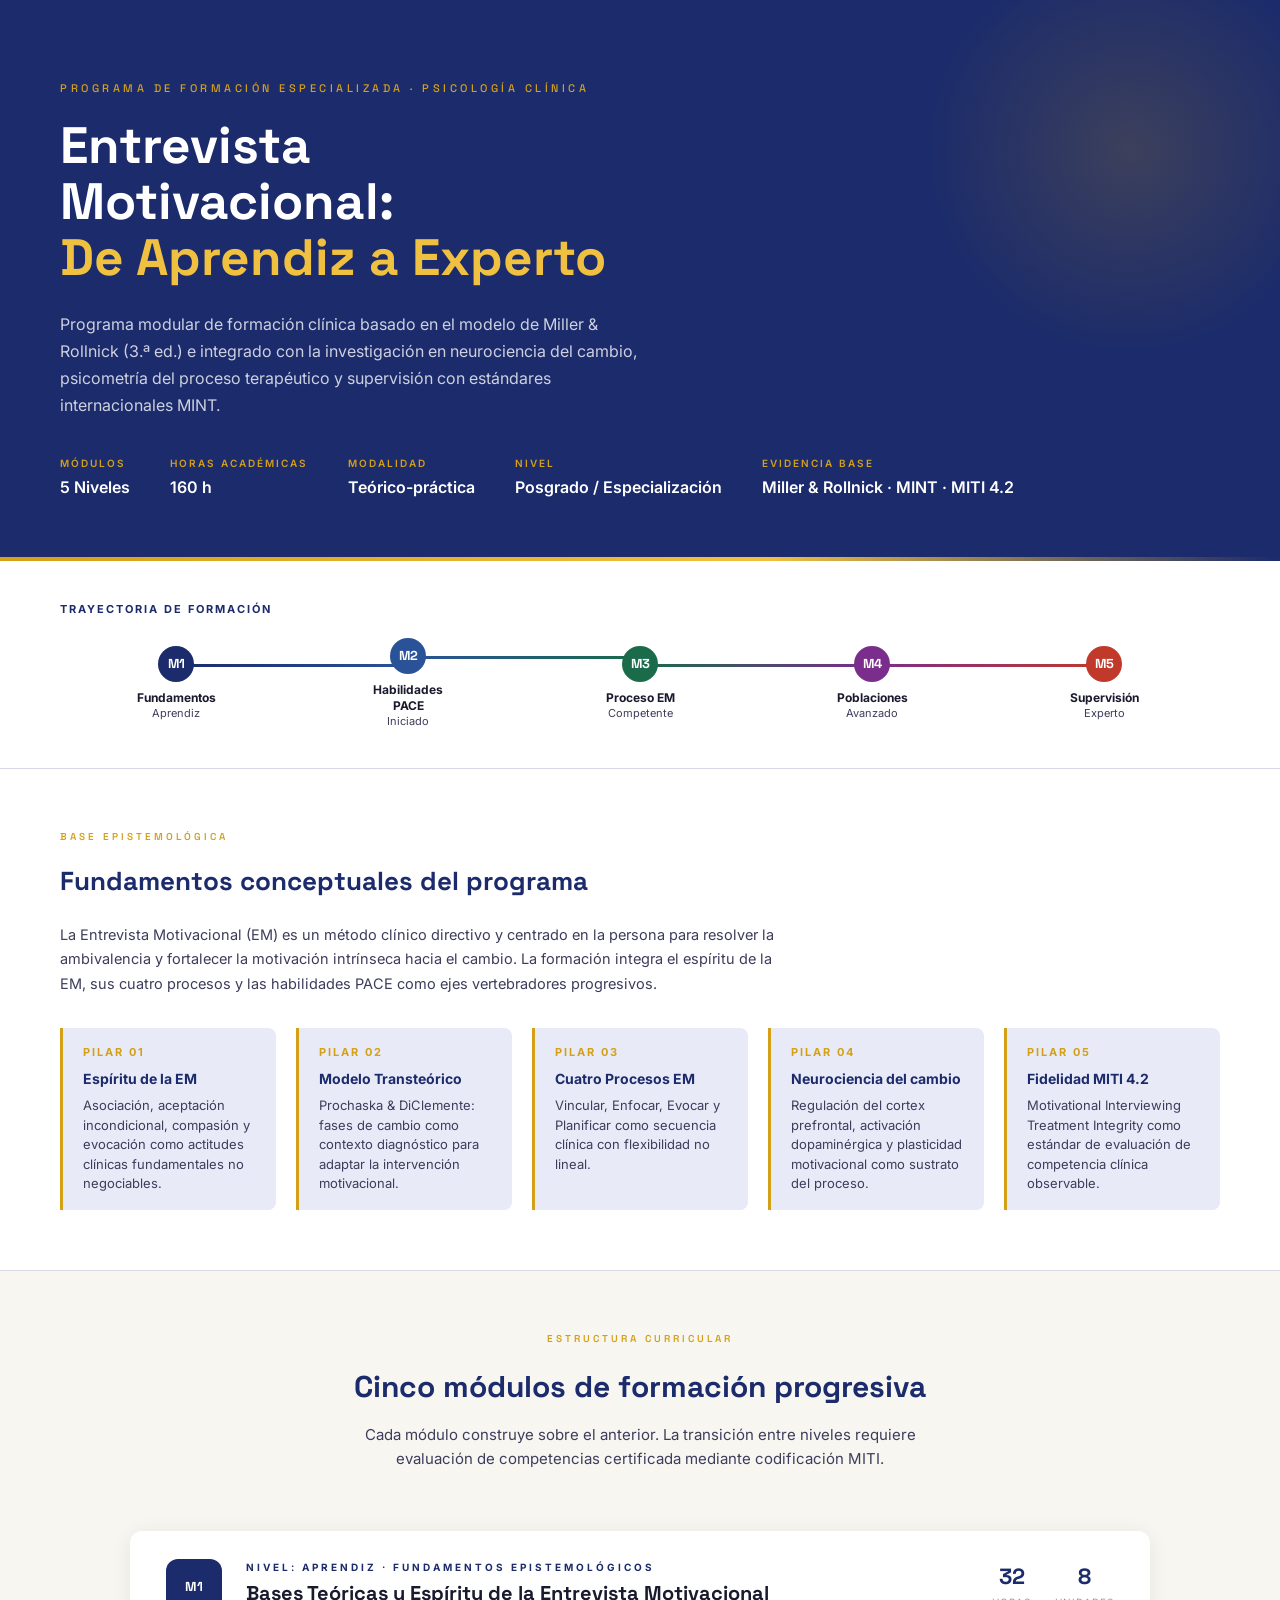
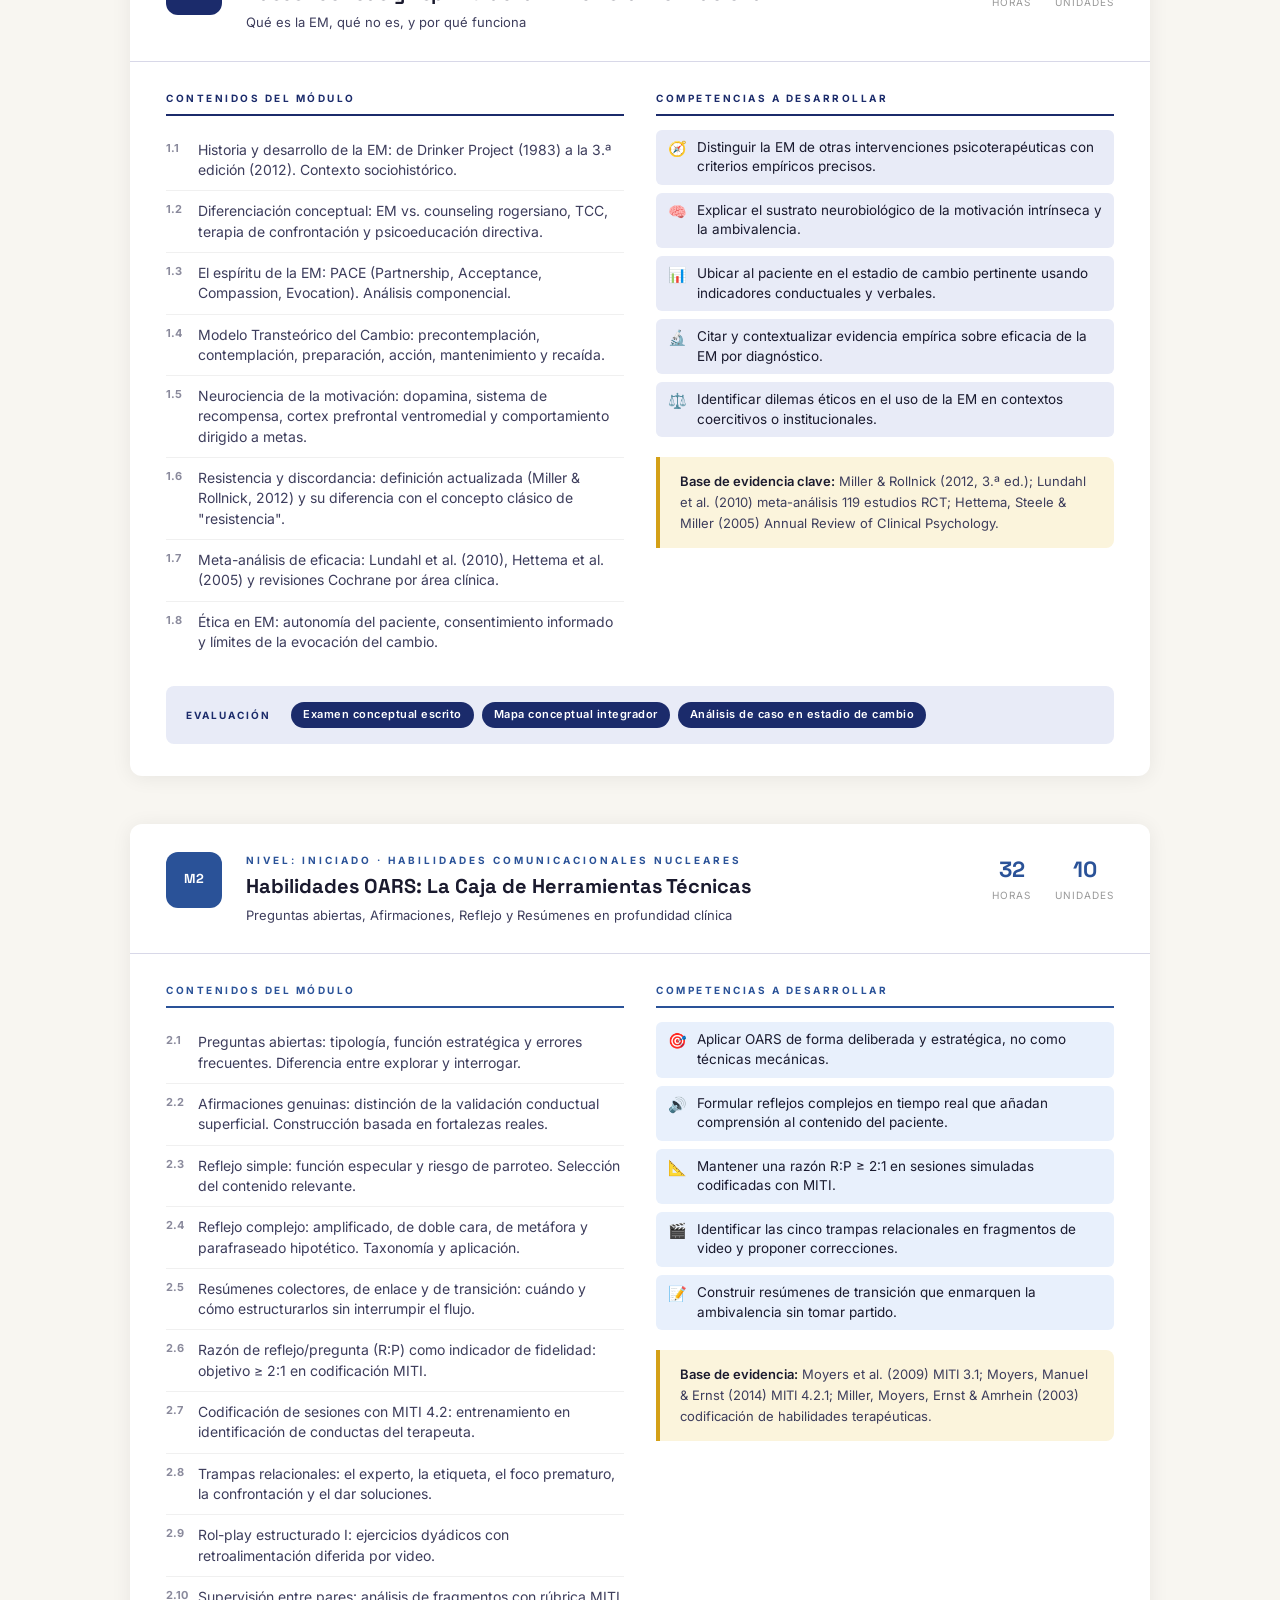
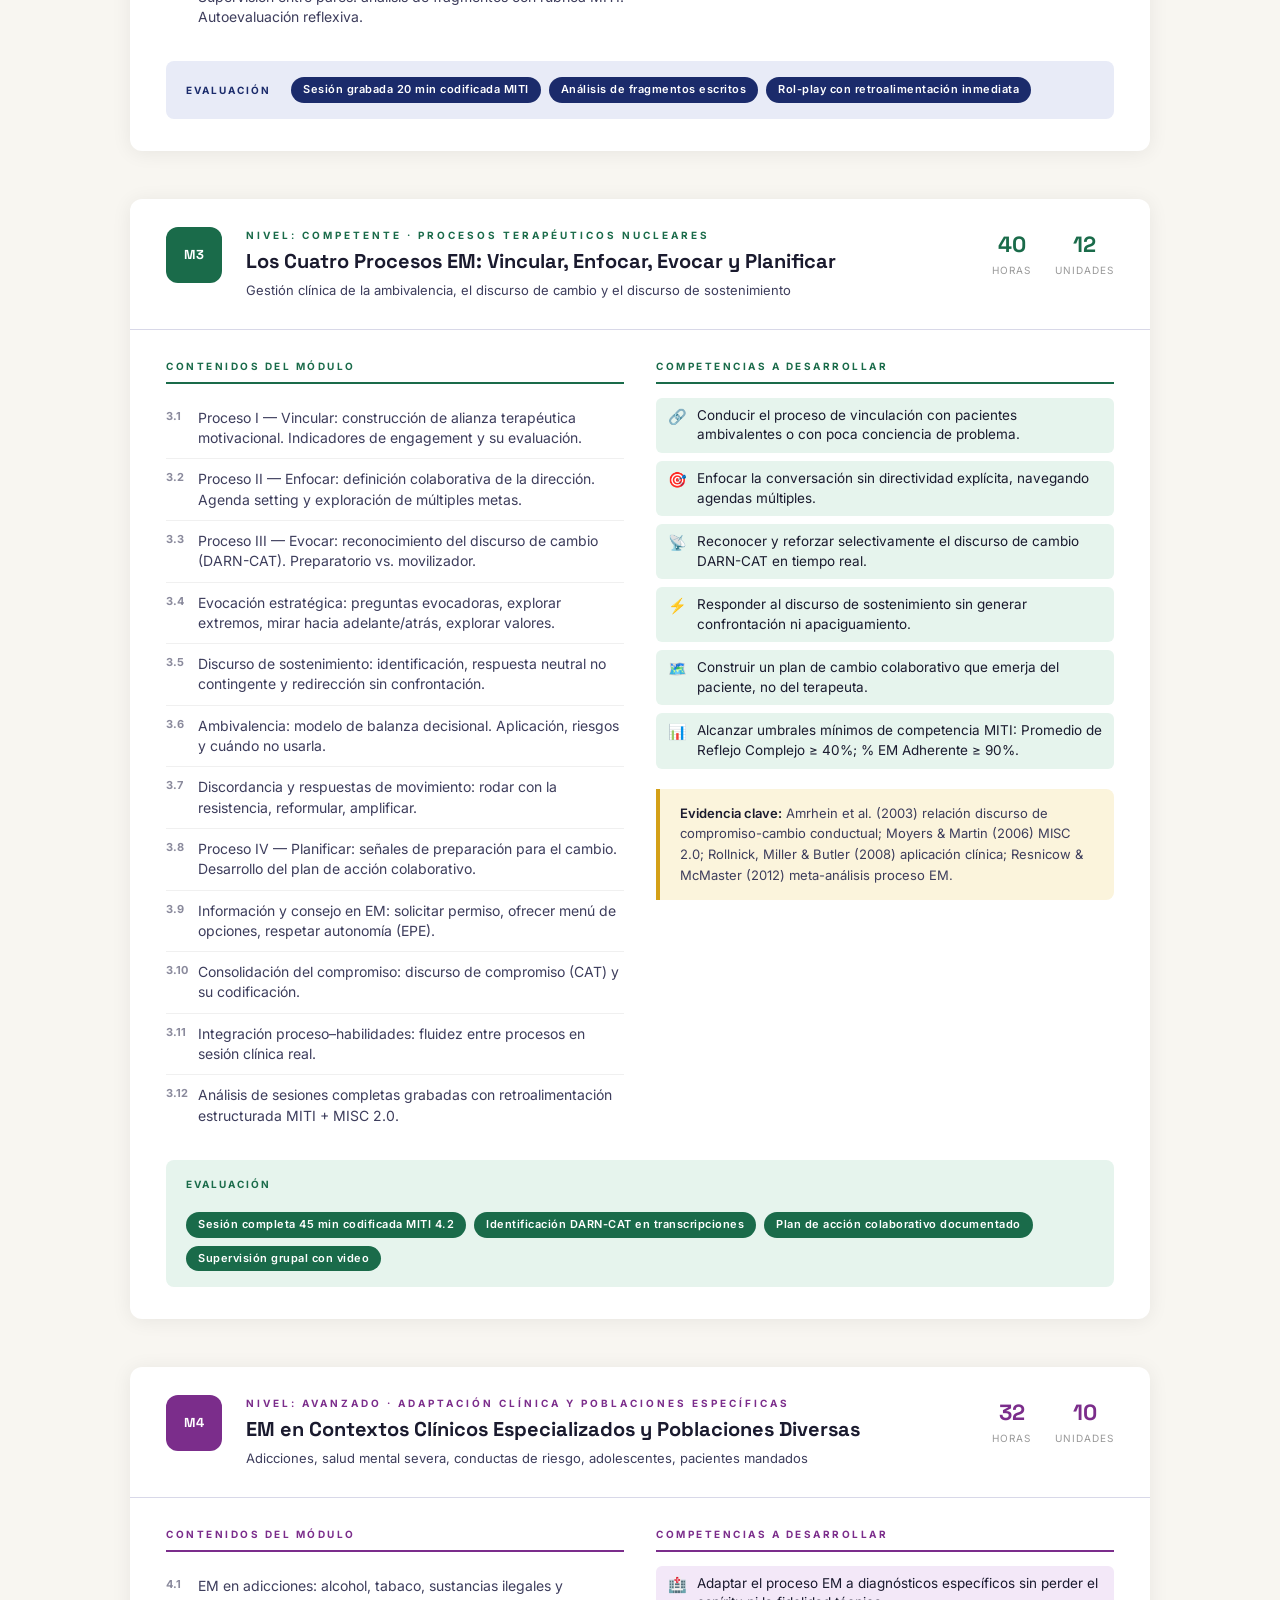
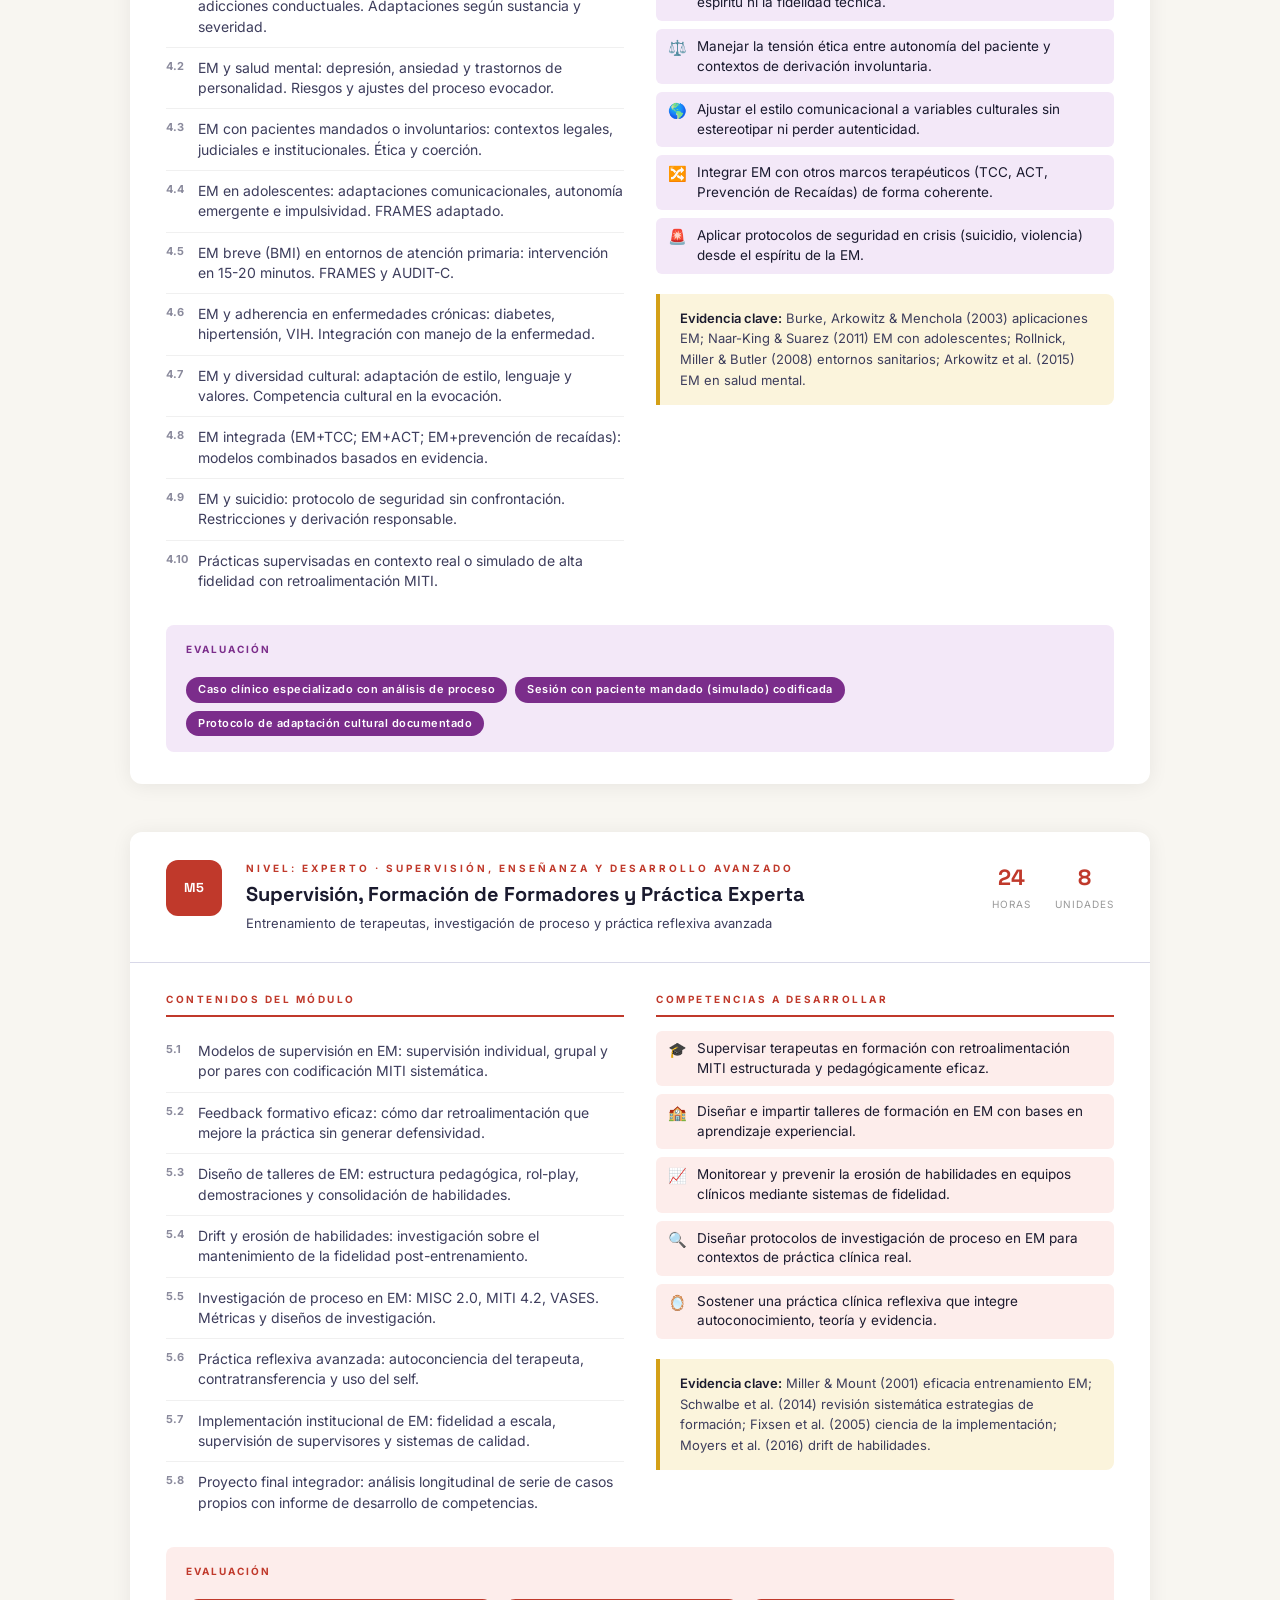
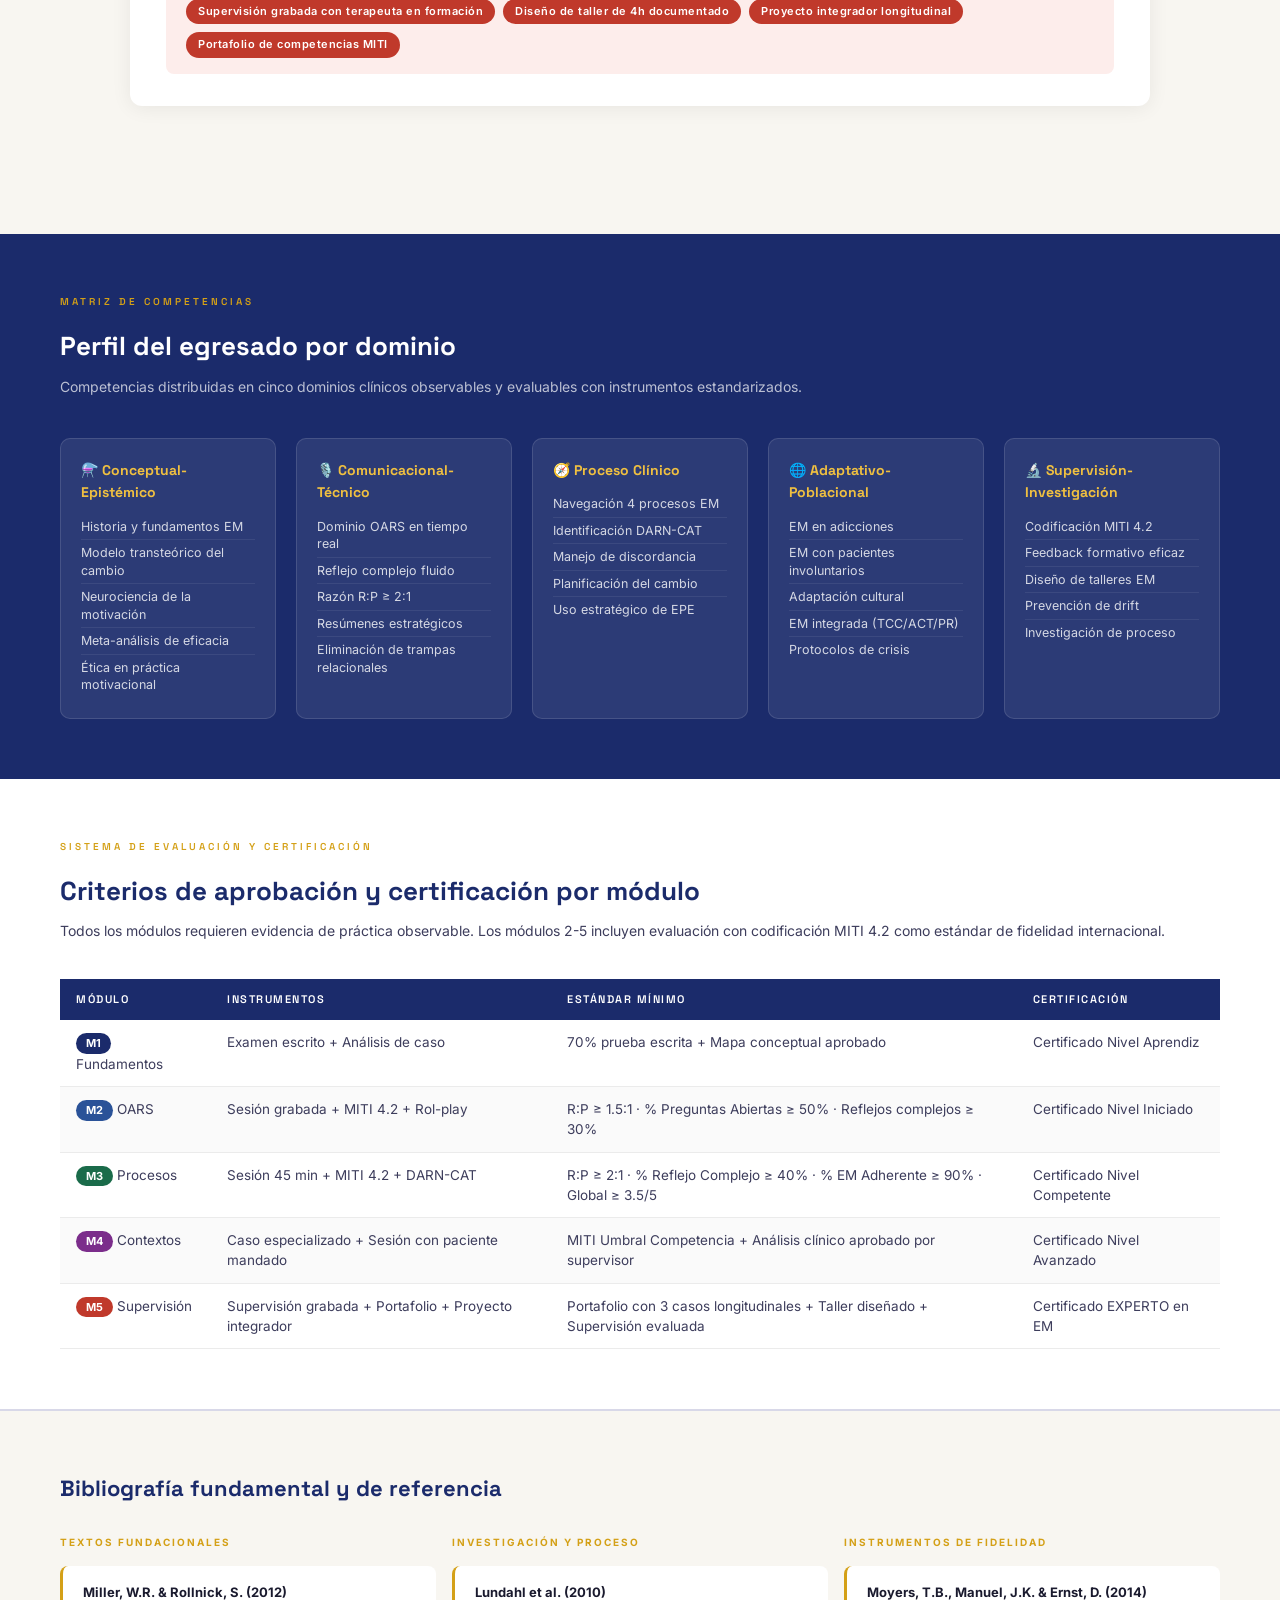
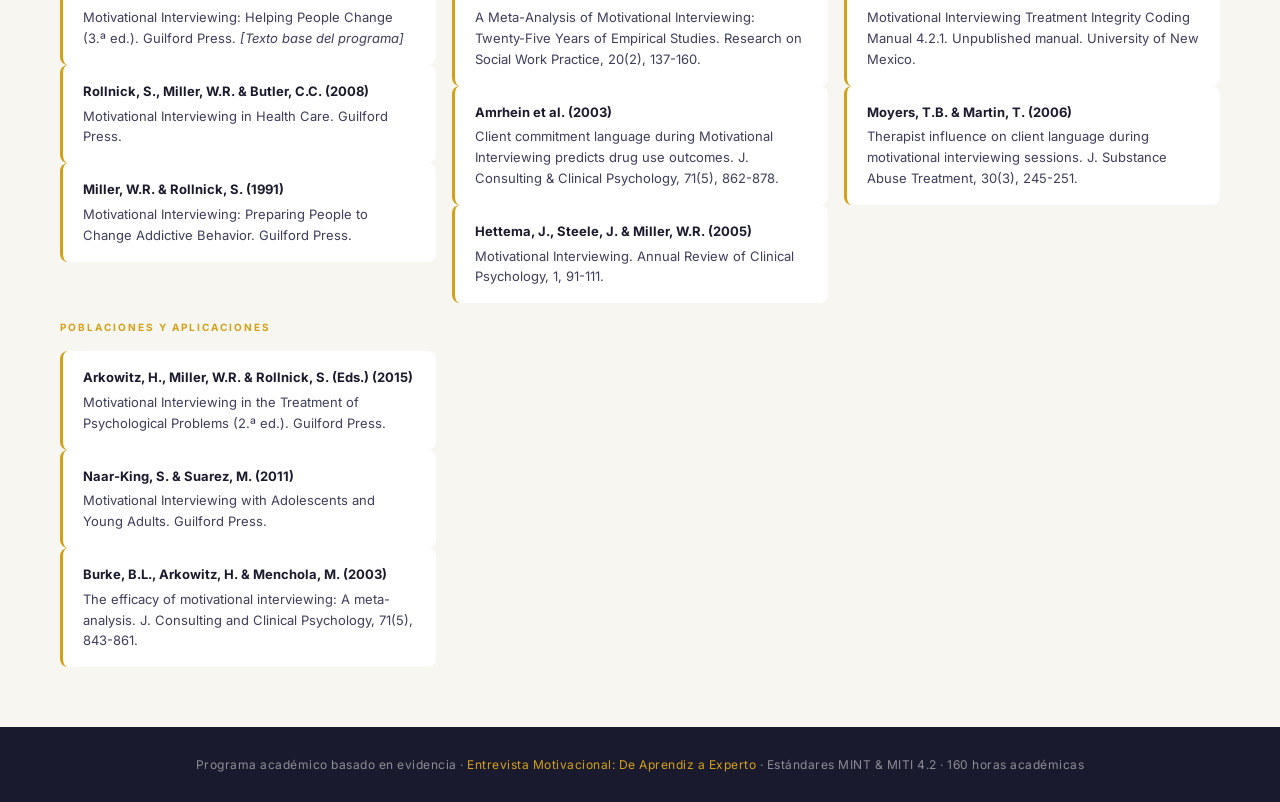
==== commit c2293b61: "Update index.html" ====
--- a/index.html
+++ b/index.html
@@ -1,1000 +1,1155 @@
-     1	<!DOCTYPE html>
-     2	<html lang="es">
-     3	<head>
-     4	<meta charset="UTF-8">
-     5	<meta name="viewport" content="width=device-width, initial-scale=1.0">
-     6	<title>Programa de Especialización en Intervención Motivacional | PACE-MI</title>
-     7	<link rel="preconnect" href="https://fonts.googleapis.com">
-     8	<link rel="preconnect" href="https://fonts.gstatic.com" crossorigin>
-     9	<link href="https://fonts.googleapis.com/css2?family=Inter:wght@300;400;500;600;700&family=Space+Grotesk:wght@400;500;600;700&display=swap" rel="stylesheet">
-    10	<style>
-    11	:root {
-    12	  --cobalto: #1B2B6B;
-    13	  --cobalto-claro: #243887;
-    14	  --cobalto-oscuro: #121d4a;
-    15	  --ambar: #D4A017;
-    16	  --ambar-claro: #e8b94a;
-    17	  --ambar-tenue: rgba(212, 160, 23, 0.12);
-    18	  --blanco-roto: #F8F6F1;
-    19	  --blanco-puro: #FFFFFF;
-    20	  --grafito: #2C2C2C;
-    21	  --grafito-claro: #4a4a4a;
-    22	  --gris-medio: #8a8a8a;
-    23	  --gris-claro: #e5e3df;
-    24	  --transicion: all 0.4s cubic-bezier(0.25, 0.46, 0.45, 0.94);
-    25	}
-    26	* { margin: 0; padding: 0; box-sizing: border-box; }
-    27	html { scroll-behavior: smooth; }
-    28	body {
-    29	  font-family: 'Inter', sans-serif;
-    30	  background: var(--blanco-roto);
-    31	  color: var(--grafito);
-    32	  line-height: 1.7;
-    33	  overflow-x: hidden;
-    34	}
-    35	.hero {
-    36	  background: var(--cobalto);
-    37	  color: var(--blanco-roto);
-    38	  min-height: 100vh;
-    39	  display: flex;
-    40	  flex-direction: column;
-    41	  justify-content: center;
-    42	  padding: 4rem 6rem;
-    43	  position: relative;
-    44	  overflow: hidden;
-    45	}
-    46	.hero::before {
-    47	  content: '';
-    48	  position: absolute;
-    49	  top: -50%;
-    50	  right: -20%;
-    51	  width: 80vw;
-    52	  height: 80vw;
-    53	  border: 1px solid rgba(212, 160, 23, 0.15);
-    54	  border-radius: 50%;
-    55	  pointer-events: none;
-    56	}
-    57	.hero::after {
-    58	  content: '';
-    59	  position: absolute;
-    60	  bottom: -30%;
-    61	  left: -10%;
-    62	  width: 60vw;
-    63	  height: 60vw;
-    64	  border: 1px solid rgba(212, 160, 23, 0.08);
-    65	  border-radius: 50%;
-    66	  pointer-events: none;
-    67	}
-    68	.hero-badge {
-    69	  display: inline-block;
-    70	  border: 1px solid var(--ambar);
-    71	  color: var(--ambar);
-    72	  padding: 0.5rem 1.5rem;
-    73	  font-size: 0.7rem;
-    74	  font-weight: 600;
-    75	  letter-spacing: 0.2em;
-    76	  text-transform: uppercase;
-    77	  margin-bottom: 2rem;
-    78	  width: fit-content;
-    79	}
-    80	.hero h1 {
-    81	  font-family: 'Space Grotesk', sans-serif;
-    82	  font-size: clamp(2.5rem, 5vw, 4.5rem);
-    83	  font-weight: 700;
-    84	  line-height: 1.1;
-    85	  letter-spacing: -0.02em;
-    86	  max-width: 900px;
-    87	  margin-bottom: 1.5rem;
-    88	}
-    89	.hero h1 span { color: var(--ambar); }
-    90	.hero-subtitle {
-    91	  font-size: 1.15rem;
-    92	  font-weight: 300;
-    93	  opacity: 0.85;
-    94	  max-width: 650px;
-    95	  margin-bottom: 3rem;
-    96	  line-height: 1.8;
-    97	}
-    98	.hero-meta {
-    99	  display: flex;
-   100	  gap: 3rem;
-   101	  flex-wrap: wrap;
-   102	}
-   103	.hero-meta-item {
-   104	  display: flex;
-   105	  flex-direction: column;
-   106	  gap: 0.3rem;
-   107	}
-   108	.hero-meta-item .num {
-   109	  font-family: 'Space Grotesk', sans-serif;
-   110	  font-size: 2.2rem;
-   111	  font-weight: 700;
-   112	  color: var(--ambar);
-   113	  line-height: 1;
-   114	}
-   115	.hero-meta-item .label {
-   116	  font-size: 0.75rem;
-   117	  text-transform: uppercase;
-   118	  letter-spacing: 0.15em;
-   119	  opacity: 0.7;
-   120	}
-   121	.scroll-indicator {
-   122	  position: absolute;
-   123	  bottom: 3rem;
-   124	  left: 6rem;
-   125	  display: flex;
-   126	  align-items: center;
-   127	  gap: 1rem;
-   128	  font-size: 0.75rem;
-   129	  text-transform: uppercase;
-   130	  letter-spacing: 0.15em;
-   131	  opacity: 0.6;
-   132	}
-   133	.scroll-indicator::after {
-   134	  content: '';
-   135	  width: 60px;
-   136	  height: 1px;
-   137	  background: var(--ambar);
-   138	  animation: scrollPulse 2s infinite;
-   139	}
-   140	@keyframes scrollPulse {
-   141	  0%, 100% { opacity: 0.4; transform: scaleX(0.8); }
-   142	  50% { opacity: 1; transform: scaleX(1); }
-   143	}
-   144	.main-layout {
-   145	  display: flex;
-   146	  position: relative;
-   147	}
-   148	.spine-container {
-   149	  position: sticky;
-   150	  top: 0;
-   151	  left: 0;
-   152	  width: 80px;
-   153	  min-height: 100vh;
-   154	  background: var(--blanco-roto);
-   155	  border-right: 1px solid var(--gris-claro);
-   156	  display: flex;
-   157	  flex-direction: column;
-   158	  align-items: center;
-   159	  padding: 4rem 0;
-   160	  z-index: 100;
-   161	}
-   162	.spine-line {
-   163	  width: 2px;
-   164	  flex: 1;
-   165	  background: var(--gris-claro);
-   166	  position: relative;
-   167	  margin: 1rem 0;
-   168	}
-   169	.spine-progress {
-   170	  position: absolute;
-   171	  top: 0;
-   172	  left: 0;
-   173	  width: 100%;
-   174	  background: var(--ambar);
-   175	  transition: height 0.3s ease;
-   176	  box-shadow: 0 0 12px rgba(212, 160, 23, 0.4);
-   177	}
-   178	.spine-node {
-   179	  width: 14px;
-   180	  height: 14px;
-   181	  border-radius: 50%;
-   182	  background: var(--blanco-puro);
-   183	  border: 2px solid var(--gris-medio);
-   184	  position: relative;
-   185	  z-index: 2;
-   186	  cursor: pointer;
-   187	  transition: var(--transicion);
-   188	  margin: 2rem 0;
-   189	}
-   190	.spine-node.active {
-   191	  background: var(--ambar);
-   192	  border-color: var(--ambar);
-   193	  box-shadow: 0 0 0 6px var(--ambar-tenue);
-   194	  transform: scale(1.3);
-   195	}
-   196	.spine-node.visited { border-color: var(--ambar); }
-   197	.spine-tooltip {
-   198	  position: absolute;
-   199	  left: 30px;
-   200	  top: 50%;
-   201	  transform: translateY(-50%);
-   202	  background: var(--cobalto);
-   203	  color: var(--blanco-roto);
-   204	  padding: 0.4rem 0.8rem;
-   205	  font-size: 0.65rem;
-   206	  text-transform: uppercase;
-   207	  letter-spacing: 0.1em;
-   208	  white-space: nowrap;
-   209	  opacity: 0;
-   210	  pointer-events: none;
-   211	  transition: var(--transicion);
-   212	}
-   213	.spine-node:hover .spine-tooltip { opacity: 1; }
-   214	.content {
-   215	  flex: 1;
-   216	  max-width: 900px;
-   217	  margin: 0 auto;
-   218	  padding: 0 3rem;
-   219	}
-   220	.intro-section {
-   221	  padding: 6rem 0 4rem;
-   222	  border-bottom: 1px solid var(--gris-claro);
-   223	}
-   224	.intro-section h2 {
-   225	  font-family: 'Space Grotesk', sans-serif;
-   226	  font-size: 0.85rem;
-   227	  font-weight: 600;
-   228	  text-transform: uppercase;
-   229	  letter-spacing: 0.25em;
-   230	  color: var(--ambar);
-   231	  margin-bottom: 1.5rem;
-   232	}
-   233	.intro-section p {
-   234	  font-size: 1.15rem;
-   235	  line-height: 1.9;
-   236	  color: var(--grafito-claro);
-   237	  margin-bottom: 1.5rem;
-   238	}
-   239	.intro-features {
-   240	  display: grid;
-   241	  grid-template-columns: repeat(auto-fit, minmax(220px, 1fr));
-   242	  gap: 2rem;
-   243	  margin-top: 3rem;
-   244	}
-   245	.intro-feature {
-   246	  padding: 1.5rem;
-   247	  background: var(--blanco-puro);
-   248	  border-left: 3px solid var(--ambar);
-   249	}
-   250	.intro-feature h4 {
-   251	  font-family: 'Space Grotesk', sans-serif;
-   252	  font-size: 0.75rem;
-   253	  text-transform: uppercase;
-   254	  letter-spacing: 0.15em;
-   255	  color: var(--cobalto);
-   256	  margin-bottom: 0.5rem;
-   257	}
-   258	.intro-feature p {
-   259	  font-size: 0.9rem;
-   260	  color: var(--grafito-claro);
-   261	  margin: 0;
-   262	}
-   263	.module {
-   264	  padding: 5rem 0;
-   265	  border-bottom: 1px solid var(--gris-claro);
-   266	  position: relative;
-   267	  opacity: 0;
-   268	  transform: translateY(40px);
-   269	  transition: opacity 0.8s ease, transform 0.8s ease;
-   270	}
-   271	.module.visible {
-   272	  opacity: 1;
-   273	  transform: translateY(0);
-   274	}
-   275	.module-header {
-   276	  display: flex;
-   277	  align-items: flex-start;
-   278	  gap: 2rem;
-   279	  margin-bottom: 3rem;
-   280	}
-   281	.module-number {
-   282	  font-family: 'Space Grotesk', sans-serif;
-   283	  font-size: 4rem;
-   284	  font-weight: 700;
-   285	  color: var(--ambar);
-   286	  line-height: 1;
-   287	  opacity: 0.3;
-   288	  min-width: 80px;
-   289	}
-   290	.module-title-group { flex: 1; }
-   291	.module-label {
-   292	  display: inline-block;
-   293	  background: var(--cobalto);
-   294	  color: var(--blanco-roto);
-   295	  padding: 0.3rem 1rem;
-   296	  font-size: 0.65rem;
-   297	  font-weight: 600;
-   298	  text-transform: uppercase;
-   299	  letter-spacing: 0.2em;
-   300	  margin-bottom: 1rem;
-   301	}
-   302	.module-title {
-   303	  font-family: 'Space Grotesk', sans-serif;
-   304	  font-size: clamp(1.5rem, 3vw, 2.2rem);
-   305	  font-weight: 700;
-   306	  color: var(--cobalto);
-   307	  line-height: 1.2;
-   308	  letter-spacing: -0.01em;
-   309	  text-transform: uppercase;
-   310	}
-   311	.module-hours {
-   312	  display: inline-flex;
-   313	  align-items: center;
-   314	  gap: 0.5rem;
-   315	  margin-top: 1rem;
-   316	  font-size: 0.85rem;
-   317	  color: var(--gris-medio);
-   318	  font-weight: 500;
-   319	}
-   320	.module-hours::before {
-   321	  content: '';
-   322	  width: 20px;
-   323	  height: 1px;
-   324	  background: var(--ambar);
-   325	}
-   326	.module-tabs {
-   327	  display: flex;
-   328	  gap: 0;
-   329	  border-bottom: 2px solid var(--gris-claro);
-   330	  margin-bottom: 2rem;
-   331	}
-   332	.module-tab {
-   333	  padding: 1rem 2rem;
-   334	  background: none;
-   335	  border: none;
-   336	  font-family: 'Inter', sans-serif;
-   337	  font-size: 0.75rem;
-   338	  font-weight: 600;
-   339	  text-transform: uppercase;
-   340	  letter-spacing: 0.12em;
-   341	  color: var(--gris-medio);
-   342	  cursor: pointer;
-   343	  position: relative;
-   344	  transition: var(--transicion);
-   345	}
-   346	.module-tab:hover { color: var(--cobalto); }
-   347	.module-tab.active { color: var(--cobalto); }
-   348	.module-tab.active::after {
-   349	  content: '';
-   350	  position: absolute;
-   351	  bottom: -2px;
-   352	  left: 0;
-   353	  width: 100%;
-   354	  height: 2px;
-   355	  background: var(--ambar);
-   356	}
-   357	.module-panel {
-   358	  display: none;
-   359	  animation: fadeIn 0.4s ease;
-   360	}
-   361	.module-panel.active { display: block; }
-   362	@keyframes fadeIn {
-   363	  from { opacity: 0; transform: translateY(10px); }
-   364	  to { opacity: 1; transform: translateY(0); }
-   365	}
-   366	.panel-section { margin-bottom: 2.5rem; }
-   367	.panel-section h4 {
-   368	  font-family: 'Space Grotesk', sans-serif;
-   369	  font-size: 0.8rem;
-   370	  font-weight: 600;
-   371	  text-transform: uppercase;
-   372	  letter-spacing: 0.15em;
-   373	  color: var(--cobalto);
-   374	  margin-bottom: 1rem;
-   375	  display: flex;
-   376	  align-items: center;
-   377	  gap: 0.75rem;
-   378	}
-   379	.panel-section h4::before {
-   380	  content: '';
-   381	  width: 8px;
-   382	  height: 8px;
-   383	  background: var(--ambar);
-   384	  border-radius: 2px;
-   385	}
-   386	.panel-section ul {
-   387	  list-style: none;
-   388	  padding: 0;
-   389	}
-   390	.panel-section li {
-   391	  padding: 0.6rem 0 0.6rem 1.5rem;
-   392	  border-bottom: 1px solid rgba(0,0,0,0.05);
-   393	  font-size: 0.95rem;
-   394	  line-height: 1.7;
-   395	  position: relative;
-   396	}
-   397	.panel-section li::before {
-   398	  content: '\2014';
-   399	  position: absolute;
-   400	  left: 0;
-   401	  color: var(--ambar);
-   402	  font-weight: 600;
-   403	}
-   404	.panel-section p {
-   405	  font-size: 0.95rem;
-   406	  line-height: 1.8;
-   407	  color: var(--grafito-claro);
-   408	  margin-bottom: 1rem;
-   409	}
-   410	.academic-table {
-   411	  width: 100%;
-   412	  border-collapse: collapse;
-   413	  margin: 1.5rem 0;
-   414	  font-size: 0.9rem;
-   415	}
-   416	.academic-table th {
-   417	  background: var(--cobalto);
-   418	  color: var(--blanco-roto);
-   419	  padding: 1rem;
-   420	  text-align: left;
-   421	  font-weight: 600;
-   422	  font-size: 0.75rem;
-   423	  text-transform: uppercase;
-   424	  letter-spacing: 0.1em;
-   425	}
-   426	.academic-table td {
-   427	  padding: 1rem;
-   428	  border-bottom: 1px solid var(--gris-claro);
-   429	  vertical-align: top;
-   430	}
-   431	.academic-table tr:nth-child(even) { background: rgba(27, 43, 107, 0.03); }
-   432	.callout {
-   433	  background: var(--cobalto);
-   434	  color: var(--blanco-roto);
-   435	  padding: 2rem;
-   436	  margin: 2rem 0;
-   437	  position: relative;
-   438	}
-   439	.callout::before {
-   440	  content: '';
-   441	  position: absolute;
-   442	  top: 0;
-   443	  left: 0;
-   444	  width: 4px;
-   445	  height: 100%;
-   446	  background: var(--ambar);
-   447	}
-   448	.callout h5 {
-   449	  font-family: 'Space Grotesk', sans-serif;
-   450	  font-size: 0.75rem;
-   451	  text-transform: uppercase;
-   452	  letter-spacing: 0.15em;
-   453	  color: var(--ambar);
-   454	  margin-bottom: 0.75rem;
-   455	}
-   456	.callout p, .callout li {
-   457	  font-size: 0.9rem;
-   458	  line-height: 1.8;
-   459	  opacity: 0.95;
-   460	}
-   461	.callout ul { list-style: none; padding: 0; }
-   462	.callout li { padding: 0.3rem 0; }
-   463	.callout li::before {
-   464	  content: '\25B8';
-   465	  color: var(--ambar);
-   466	  margin-right: 0.5rem;
-   467	}
-   468	.threshold-box {
-   469	  background: var(--ambar-tenue);
-   470	  border: 1px solid var(--ambar);
-   471	  padding: 2rem;
-   472	  margin: 2rem 0;
-   473	}
-   474	.threshold-box h5 {
-   475	  font-family: 'Space Grotesk', sans-serif;
-   476	  font-size: 0.75rem;
-   477	  text-transform: uppercase;
-   478	  letter-spacing: 0.15em;
-   479	  color: var(--cobalto);
-   480	  margin-bottom: 1rem;
-   481	}
-   482	.threshold-item {
-   483	  display: flex;
-   484	  justify-content: space-between;
-   485	  align-items: center;
-   486	  padding: 0.8rem 0;
-   487	  border-bottom: 1px solid rgba(212, 160, 23, 0.2);
-   488	}
-   489	.threshold-item:last-child { border-bottom: none; }
-   490	.threshold-item .metric {
-   491	  font-weight: 600;
-   492	  color: var(--cobalto);
-   493	}
-   494	.threshold-item .value {
-   495	  font-family: 'Space Grotesk', sans-serif;
-   496	  font-weight: 700;
-   497	  color: var(--ambar);
-   498	  font-size: 1.1rem;
-   499	}
-   500	.bib-section {
-   501	  background: var(--blanco-puro);
-   502	  padding: 4rem 0;
-   503	  margin-top: 2rem;
-   504	  border-top: 2px solid var(--cobalto);
-   505	}
-   506	.bib-section h3 {
-   507	  font-family: 'Space Grotesk', sans-serif;
-   508	  font-size: 0.85rem;
-   509	  font-weight: 600;
-   510	  text-transform: uppercase;
-   511	  letter-spacing: 0.25em;
-   512	  color: var(--cobalto);
-   513	  margin-bottom: 2rem;
-   514	}
-   515	.bib-entry {
-   516	  padding: 1.2rem 0;
-   517	  border-bottom: 1px solid var(--gris-claro);
-   518	  font-size: 0.9rem;
-   519	  line-height: 1.7;
-   520	}
-   521	.bib-entry .authors { font-weight: 600; color: var(--cobalto); }
-   522	.bib-entry .year { color: var(--ambar); font-weight: 600; }
-   523	.bib-entry .title { font-style: italic; }
-   524	.bib-entry .journal { color: var(--gris-medio); }
-   525	.footer {
-   526	  background: var(--cobalto);
-   527	  color: var(--blanco-roto);
-   528	  padding: 4rem 6rem;
-   529	  text-align: center;
-   530	}
-   531	.footer-logo {
-   532	  font-family: 'Space Grotesk', sans-serif;
-   533	  font-size: 1.2rem;
-   534	  font-weight: 700;
-   535	  letter-spacing: 0.15em;
-   536	  text-transform: uppercase;
-   537	  margin-bottom: 1rem;
-   538	}
-   539	.footer-logo span { color: var(--ambar); }
-   540	.footer p {
-   541	  font-size: 0.85rem;
-   542	  opacity: 0.7;
-   543	  max-width: 500px;
-   544	  margin: 0 auto;
-   545	}
-   546	@media (max-width: 900px) {
-   547	  .hero { padding: 3rem; }
-   548	  .spine-container { display: none; }
-   549	  .content { padding: 0 1.5rem; }
-   550	  .module-header { flex-direction: column; gap: 1rem; }
-   551	  .module-tabs { flex-wrap: wrap; }
-   552	  .footer { padding: 3rem; }
-   553	}
-   554	::-webkit-scrollbar { width: 8px; }
-   555	::-webkit-scrollbar-track { background: var(--blanco-roto); }
-   556	::-webkit-scrollbar-thumb { background: var(--cobalto); border-radius: 4px; }
-   557	::-webkit-scrollbar-thumb:hover { background: var(--ambar); }
-   558	</style>
-   559	</head>
-   560	<body>
-   561	
-   562	<section class="hero" id="inicio">
-   563	  <div class="hero-badge">Programa Académico de Especialización</div>
-   564	  <h1>Intervención Motivacional <span>PACE</span></h1>
-   565	  <p class="hero-subtitle">De la formación básica a la excelencia clínica. Un programa estructurado en 5 módulos progresivos que transforma al profesional de la salud en un especialista con competencias certificables según estándares internacionales MITI 4.2.</p>
-   566	  <div class="hero-meta">
-   567	    <div class="hero-meta-item"><span class="num">5</span><span class="label">Módulos</span></div>
-   568	    <div class="hero-meta-item"><span class="num">160</span><span class="label">Horas académicas</span></div>
-   569	    <div class="hero-meta-item"><span class="num">MITI</span><span class="label">Estándar 4.2</span></div>
-   570	    <div class="hero-meta-item"><span class="num">100%</span><span class="label">Evaluación por competencias</span></div>
-   571	  </div>
-   572	  <div class="scroll-indicator">Explorar programa</div>
-   573	</section>
-   574	
-   575	<div class="main-layout">
-   576	  <nav class="spine-container">
-   577	    <div class="spine-node active" data-target="inicio"><span class="spine-tooltip">Inicio</span></div>
-   578	    <div class="spine-line"><div class="spine-progress" id="spineProgress"></div></div>
-   579	    <div class="spine-node" data-target="modulo1"><span class="spine-tooltip">M1 Aprendiz</span></div>
-   580	    <div class="spine-node" data-target="modulo2"><span class="spine-tooltip">M2 Iniciado</span></div>
-   581	    <div class="spine-node" data-target="modulo3"><span class="spine-tooltip">M3 Competente</span></div>
-   582	    <div class="spine-node" data-target="modulo4"><span class="spine-tooltip">M4 Avanzado</span></div>
-   583	    <div class="spine-node" data-target="modulo5"><span class="spine-tooltip">M5 Experto</span></div>
-   584	    <div class="spine-node" data-target="bibliografia"><span class="spine-tooltip">Bibliografía</span></div>
-   585	  </nav>
-   586	
-   587	  <main class="content">
-   588	
-   589	    <section class="intro-section">
-   590	      <h2>Arquitectura del Programa</h2>
-   591	      <p>Este programa de especialización está diseñado para profesionales de la salud mental, medicina, enfermería, trabajo social y disciplinas afines que buscan dominar la Intervención Motivacional (IM) como estrategia terapéutica de primera línea. La progresión sigue un modelo de desarrollo de competencias clínicas validado internacionalmente, integrando formación teórica, práctica supervisada y evaluación objetiva mediante codificación conductual.</p>
-   592	      <p>A diferencia de los cursos introductorios convencionales, este programa exige umbrales de fidelidad observables y medibles, utiliza el <strong>Motivational Interviewing Treatment Integrity (MITI) 4.2</strong> como estándar de evaluación en todos los módulos intermedios y avanzados, e incorpora módulos especializados en poblaciones clínicas complejas y prevención de la erosión de habilidades post-entrenamiento.</p>
-   593	      <div class="intro-features">
-   594	        <div class="intro-feature">
-   595	          <h4>Evaluación MITI 4.2</h4>
-   596	          <p>Codificación conductual de sesiones reales con criterios de fidelidad internacionalmente validados, no solo exámenes escritos.</p>
-   597	        </div>
-   598	        <div class="intro-feature">
-   599	          <h4>Umbrales de Competencia</h4>
-   600	          <p>En M3 se exigen ratios R:P ≥ 2:1, Reflejo Complejo ≥ 40% y adherencia a EM ≥ 90% para aprobación.</p>
-   601	        </div>
-   602	        <div class="intro-feature">
-   603	          <h4>Prevención de Drift</h4>
-   604	          <p>M5 incluye entrenamiento específico en detección y corrección de la erosión post-certificación, elemento ignorado por la mayoría de programas.</p>
-   605	        </div>
-   606	        <div class="intro-feature">
-   607	          <h4>Bibliografía Verificable</h4>
-   608	          <p>Toda la literatura base es citable directamente en syllabus académico y corresponde a fuentes primarias revisadas por pares.</p>
-   609	        </div>
-   610	      </div>
-   611	    </section>
-   612	
-   613	    <article class="module" id="modulo1">
-   614	      <div class="module-header">
-   615	        <div class="module-number">01</div>
-   616	        <div class="module-title-group">
-   617	          <div class="module-label">Nivel Aprendiz — 32 horas</div>
-   618	          <h3 class="module-title">Fundamentos, Espíritu PACE y Neurociencia del Cambio</h3>
-   619	          <div class="module-hours">32 horas presenciales / semipresenciales</div>
-   620	        </div>
-   621	      </div>
-   622	      <div class="module-tabs">
-   623	        <button class="module-tab active" data-tab="m1-competencias">Competencias</button>
-   624	        <button class="module-tab" data-tab="m1-contenidos">Contenidos</button>
-   625	        <button class="module-tab" data-tab="m1-evidencia">Evidencia</button>
-   626	      </div>
-   627	      <div class="module-panel active" id="m1-competencias">
-   628	        <div class="panel-section">
-   629	          <h4>Competencias a desarrollar</h4>
-   630	          <ul>
-   631	            <li>Comprender los principios epistemológicos que distinguen la IM de modelos persuasivos tradicionales y de consejo directivo.</li>
-   632	            <li>Internalizar el espíritu PACE (Partnership, Acceptance, Compassion, Evocation) como marco relacional invariante de la práctica.</li>
-   633	            <li>Identificar las bases neurobiológicas del cambio conductual: sistema de recompensa, neuroplasticidad, y modelos de doble proceso (razón vs. emoción).</li>
-   634	            <li>Diferenciar los estadios de cambio del modelo Transteórico (Prochaska & DiClemente) y sus implicancias clínicas.</li>
-   635	            <li>Reconocer la resistencia como producto de la interacción terapeuta-paciente, no como rasgo del paciente.</li>
-   636	          </ul>
-   637	        </div>
-   638	      </div>
-   639	      <div class="module-panel" id="m1-contenidos">
-   640	        <div class="panel-section">
-   641	          <h4>Ejes temáticos</h4>
-   642	          <ul>
-   643	            <li><strong>Historia y evolución de la IM:</strong> De la confrontación a la colaboración. Miller y Rollnick (1983-2023). Tres versiones del manual y sus diferencias paradigmáticas.</li>
-   644	            <li><strong>El espíritu PACE:</strong> Partnership como alianza dialógica; Acceptance con sus cuatro componentes (ABS: absolute worth, accurate empathy, autonomy support, affirmation); Compassion como intención benevolente; Evocation como recuperación de recursos internos.</li>
-   645	            <li><strong>Neurociencia aplicada:</strong> Circuito mesolímbico y cambio de hábitos. El modelo de doble proceso (Kahneman aplicado a conducta de salud). Plasticidad sináptica y consolidación de nuevos patrones. Rol de la co-regulación afectiva en la intervención terapéutica.</li>
-   646	            <li><strong>Modelo Transteórico:</strong> Precontemplación, contemplación, preparación, acción, mantenimiento. Procesos de cambio asociados a cada estadio. Aplicación a conductas adictivas y de salud crónica.</li>
-   647	            <li><strong>Dinámica de la resistencia:</strong> El modelo de reactancia psicológica (Brehm). Cómo el consejo directivo genera discordia. La IM como antídoto a la resistencia: evidencia experimental.</li>
-   648	          </ul>
-   649	        </div>
-   650	        <div class="callout">
-   651	          <h5>Ejemplo clínico ilustrativo</h5>
-   652	          <p>Un paciente en precontemplación respecto al consumo de alcohol («No tengo un problema, solo tomo socialmente») recibe un consejo directivo del médico («Debe dejar de beber»). Se produce reactancia: el paciente defiende su conducta con mayor intensidad. En IM, el clínico utiliza evocación («¿Qué le gustaría que fuera diferente en su salud dentro de cinco años?») para activar el discurso de cambio desde la autonomía del paciente, evitando la trampa de la persuasión.</p>
-   653	        </div>
-   654	      </div>
-   655	      <div class="module-panel" id="m1-evidencia">
-   656	        <div class="panel-section">
-   657	          <h4>Evidencias de aprendizaje</h4>
-   658	          <ul>
-   659	            <li>Examen escrito teórico (30%): 20 ítems de opción múltiple sobre fundamentos, neurociencia y modelo transteórico. Nota mínima de aprobación: 70%.</li>
-   660	            <li>Análisis de video clínico (40%): Identificación de momentos donde el terapeuta genera discordia vs. momentos de alianza PACE. Rúbrica de 10 criterios.</li>
-   661	            <li>Reflexión escrita (30%): Ensayo de 1.000 palabras sobre la aplicación del espíritu PACE a una población de interés profesional propia.</li>
-   662	          </ul>
-   663	        </div>
-   664	      </div>
-   665	    </article>
-   666	
-   667	    <article class="module" id="modulo2">
-   668	      <div class="module-header">
-   669	        <div class="module-number">02</div>
-   670	        <div class="module-title-group">
-   671	          <div class="module-label">Nivel Iniciado — 32 horas</div>
-   672	          <h3 class="module-title">OARS en Profundidad Clínica y Codificación MITI</h3>
-   673	          <div class="module-hours">32 horas — Laboratorio intensivo de habilidades</div>
-   674	        </div>
-   675	      </div>
-   676	      <div class="module-tabs">
-   677	        <button class="module-tab active" data-tab="m2-competencias">Competencias</button>
-   678	        <button class="module-tab" data-tab="m2-contenidos">Contenidos</button>
-   679	        <button class="module-tab" data-tab="m2-evidencia">Evidencia</button>
-   680	      </div>
-   681	      <div class="module-panel active" id="m2-competencias">
-   682	        <div class="panel-section">
-   683	          <h4>Competencias a desarrollar</h4>
-   684	          <ul>
-   685	            <li>Dominar las cuatro habilidades centrales de la IM: Open-ended questions (O), Affirmations (A), Reflections (R) y Summaries (S).</li>
-   686	            <li>Diferenciar y ejecutar reflejos simples vs. reflejos complejos (doble-facet, analogía, reencuadre, anticipación).</li>
-   687	            <li>Aplicar el sistema de codificación MITI 4.2 para evaluar la calidad de sesiones de IM con criterios interjuez validados.</li>
-   688	            <li>Calcular e interpretar los índices globales del MITI: Cultivar cambio, Afinidad, R:P ratio, y adherencia a la IM.</li>
-   689	            <li>Identificar y corregir desviaciones del modelo: consejo no solicitado, confrontación, autoridad experta, toma de lados.</li>
-   690	          </ul>
-   691	        </div>
-   692	      </div>
-   693	      <div class="module-panel" id="m2-contenidos">
-   694	        <div class="panel-section">
-   695	          <h4>Ejes temáticos</h4>
-   696	          <ul>
-   697	            <li><strong>Open-ended questions (O):</strong> Características estructurales que distinguen una pregunta abierta de una cerrada en contexto clínico. Uso estratégico para evocar discurso de cambio (cambio-talk). Evitación de preguntas dobles, porqueras («¿Por qué no ha podido dejarlo?») y preguntas disfrazadas de consejo.</li>
-   698	            <li><strong>Affirmations (A):</strong> Diferencia entre afirmación y elogio. Tipos: afirmación de esfuerzo, de intención, de fortaleza, de valores-acto congruencia. Función en la autoeficacia del paciente.</li>
-   699	            <li><strong>Reflections (R):</strong> Taxonomía de reflejos complejos. Reflejo de significado subyacente. Reflejo doble-facet (lado ambivalente). Reflejo de anticipación («Y si lo lograra, ¿qué sería diferente?»). Reflejo metafórico. La regla del 2:1 como mínimo aceptable, con énfasis en alcanzar 3:1 o superior.</li>
-   700	            <li><strong>Summaries (S):</strong> Summary de recolección, summary de enlace, summary de transición. La técnica del «cucharón de cambio»: recopilar y devolver el cambio-talk acumulado.</li>
-   701	            <li><strong>MITI 4.2 — Sistema completo:</strong> Categorías de respuesta del terapeuta: Give information (GI), Questions (Q), Simple Reflection (SR), Complex Reflection (CR), Affirm (AF), Emphasize autonomy (EM), Confront (CO), Raise concern with permission (RC), Advise with permission (AP), Advise without permission (AO). Categorías de comportamiento del paciente: Change talk (CT), Sustain talk (ST), Follow/Neutral. Cálculo de índices globales: Relational, Technical, Cultivating change talk, Partnership, Empathy, Direction, R:P ratio, % Complex reflections, % Open questions, % Affirm, % MI-adherent.</li>
-   702	          </ul>
-   703	        </div>
-   704	        <div class="callout">
-   705	          <h5>Protocolo de codificación MITI 4.2 en el programa</h5>
-   706	          <p>Cada participante codifica 4 segmentos de 20 minutos de sesiones reales (anonimizadas) durante el módulo. La calibración interjuez se realiza contra clave gold-standard validada por el MINT (Motivational Interviewing Network of Trainers). Se exige un acuerdo interjuez ≥ 80% (Cohen's kappa ≥ 0.65) para considerar competente la codificación.</p>
-   707	        </div>
-   708	      </div>
-   709	      <div class="module-panel" id="m2-evidencia">
-   710	        <div class="panel-section">
-   711	          <h4>Evidencias de aprendizaje</h4>
-   712	          <ul>
-   713	            <li>Examen de codificación MITI (35%): Codificación de un segmento de 20 minutos no visto previamente. Se evalúa precisión de categorías y cálculo de índices globales. Mínimo: 75% de acierto.</li>
-   714	            <li>Role-play clínico grabado (40%): Sesión de 15 minutos con actor simulado. Evaluación con MITI 4.2 por instructor certificado. Mínimo requerido: R:P ≥ 1.5:1, % CR ≥ 30%, % MI-adherent ≥ 70%.</li>
-   715	            <li>Portafolio de reflexión (25%): Análisis crítico de propia sesión grabada, identificando al menos 3 momentos de desviación del modelo y su corrección teórica.</li>
-   716	          </ul>
-   717	        </div>
-   718	      </div>
-   719	    </article>
-   720	
-   721	    <article class="module" id="modulo3">
-   722	      <div class="module-header">
-   723	        <div class="module-number">03</div>
-   724	        <div class="module-title-group">
-   725	          <div class="module-label">Nivel Competente — 40 horas</div>
-   726	          <h3 class="module-title">Cuatro Procesos EM, DARN-CAT y Plan de Cambio</h3>
-   727	          <div class="module-hours">40 horas — Laboratorio avanzado con supervisión clínica</div>
-   728	        </div>
-   729	      </div>
-   730	      <div class="module-tabs">
-   731	        <button class="module-tab active" data-tab="m3-competencias">Competencias</button>
-   732	        <button class="module-tab" data-tab="m3-contenidos">Contenidos</button>
-   733	        <button class="module-tab" data-tab="m3-evidencia">Evidencia</button>
-   734	      </div>
-   735	      <div class="module-panel active" id="m3-competencias">
-   736	        <div class="panel-section">
-   737	          <h4>Competencias a desarrollar</h4>
-   738	          <ul>
-   739	            <li>Ejecutar los cuatro procesos de la IM con fluidez: Engaging, Focusing, Evoking y Planning.</li>
-   740	            <li>Identificar, evocar y consolidar el cambio-talk utilizando la taxonomía DARN-CAT (Desire, Ability, Reasons, Need; Commitment, Activation, Taking steps).</li>
-   741	            <li>Construir planes de cambio congruentes con valores del paciente, utilizando el método de compromisos firmes (clear commitment) y micro-objetivos.</li>
-   742	            <li>Alcanzar y sostener umbrales de fidelidad MITI exigentes: R:P ≥ 2:1, Reflejos Complejos ≥ 40%, % EM Adherente ≥ 90%.</li>
-   743	            <li>Manejar la ambivalencia sin caer en la trampa del «lado correcto», manteniendo la neutralidad respecto al resultado.</li>
-   744	          </ul>
-   745	        </div>
-   746	      </div>
-   747	      <div class="module-panel" id="m3-contenidos">
-   748	        <div class="panel-section">
-   749	          <h4>Ejes temáticos</h4>
-   750	          <ul>
-   751	            <li><strong>Engaging:</strong> Construcción de alianza terapéutica en IM. El «dancing, not wrestling». Técnicas de apertura de sesión. Manejo de rupturas en la alianza desde el modelo PACE.</li>
-   752	            <li><strong>Focusing:</strong> Identificación de objetivos de cambio. El «agenda-mapping». Cuando el paciente y el terapeuta tienen agendas diferentes. El método de orientación por prioridades del paciente.</li>
-   753	            <li><strong>Evoking:</strong> Estrategias para evocar cambio-talk. La pregunta mágica («¿Por qué querría usted hacer este cambio?»). Uso de escalas de importancia y confianza (0-10). El cuadro de balance decidir vs. balancear. Consolidación del cambio-talk mediante summary.</li>
-   754	            <li><strong>Planning:</strong> Transición de evocación a planificación. Criterios de «readiness to change». El compromiso firme: características conductuales (agente, acción, contexto, objetivo, tiempo). Micro-objetivos SMART aplicados a conducta de salud. Prevención de recaídas desde el modelo de autoregulación.</li>
-   755	            <li><strong>Taxonomía DARN-CAT:</strong> Preparatory change talk: Desire («Quiero»), Ability («Puedo»), Reasons («Porque»), Need («Debo»). Mobilizing change talk: Commitment («Voy a»), Activation («Estoy dispuesto a»), Taking steps («Ya empecé a»). Técnicas de respuesta diferenciada para cada tipo.</li>
-   756	            <li><strong>Manejo de sustain-talk:</strong> Estrategias cuando el paciente defiende la conducta problema. El reflejo doble-facet. El «veneer of sustain talk». Diferenciación entre sustain-talk genuino y testing.</li>
-   757	          </ul>
-   758	        </div>
-   759	        <div class="threshold-box">
-   760	          <h5>Umbrales de fidelidad observables — Módulo 3</h5>
-   761	          <p style="font-size:0.85rem;color:var(--grafito-claro);margin-bottom:1rem;">Para aprobar este módulo, cada participante debe alcanzar los siguientes mínimos en una sesión grabada de 20 minutos evaluada con MITI 4.2 por supervisor certificado:</p>
-   762	          <div class="threshold-item"><span class="metric">Ratio Reflejos : Preguntas (R:P)</span><span class="value">≥ 2 : 1</span></div>
-   763	          <div class="threshold-item"><span class="metric">Porcentaje de Reflejos Complejos</span><span class="value">≥ 40%</span></div>
-   764	          <div class="threshold-item"><span class="metric">Porcentaje de conductas MI-Adherentes</span><span class="value">≥ 90%</span></div>
-   765	          <div class="threshold-item"><span class="metric">Índice global "Cultivating Change Talk"</span><span class="value">≥ 3.5 / 5</span></div>
-   766	          <div class="threshold-item"><span class="metric">Índice global "Partnership"</span><span class="value">≥ 3.5 / 5</span></div>
-   767	        </div>
-   768	        <div class="callout">
-   769	          <h5>Ejemplo clínico: Evocación DARN-CAT</h5>
-   770	          <p><strong>Paciente:</strong> «Sé que debería hacer más ejercicio, pero no tengo tiempo.»<br><br>
-   771	          <strong>Terapeuta (reflejo complejo + evocación):</strong> «Entiendo que siente que no tiene tiempo (SR), y al mismo tiempo hay algo en usted que dice que esto es importante (evocación de Need). ¿Qué le diría a alguien que enfrenta la misma barrera?»<br><br>
-   772	          <strong>Paciente:</strong> «Bueno, yo les diría que si es importante, encuentran el tiempo.»<br><br>
-   773	          <strong>Terapeuta (consolidación):</strong> «Así que para usted, cuando algo realmente importa, encuentra la manera (AF). Y el ejercicio... ¿importa?»<br><br>
-   774	          Este intercambio ilustra la transición de Need («debería») hacia una afirmación de capacidad («encuentran el tiempo»), preparando terreno para Activation o Commitment.</p>
-   775	        </div>
-   776	      </div>
-   777	      <div class="module-panel" id="m3-evidencia">
-   778	        <div class="panel-section">
-   779	          <h4>Evidencias de aprendizaje</h4>
-   780	          <ul>
-   781	            <li>Sesión clínica grabada con actor simulado (50%): 20 minutos. Evaluación con MITI 4.2 por dos codificadores independientes. Debe cumplir TODOS los umbrales de fidelidad establecidos. Sin excepciones.</li>
-   782	            <li>Análisis de transcript (30%): Entrega de transcript de sesión propia con anotación de cada intervención del terapeuta según categorías MITI, identificación de cambio-talk del paciente según DARN-CAT, y justificación teórica de cada intervención.</li>
-   783	            <li>Plan de cambio escrito (20%): Documento de 1.500 palabras que incluya: resumen de sesión, identificación de valores operativos, plan de compromisos con criterios SMART, y estrategias de autoregulación ante recaídas.</li>
-   784	          </ul>
-   785	        </div>
-   786	      </div>
-   787	    </article>
-   788	
-   789	    <article class="module" id="modulo4">
-   790	      <div class="module-header">
-   791	        <div class="module-number">04</div>
-   792	        <div class="module-title-group">
-   793	          <div class="module-label">Nivel Avanzado — 32 horas</div>
-   794	          <h3 class="module-title">Adicciones, Salud Mental, Adolescentes, Mandatos y Crisis</h3>
-   795	          <div class="module-hours">32 horas — Aplicaciones especializadas y poblaciones complejas</div>
-   796	        </div>
-   797	      </div>
-   798	      <div class="module-tabs">
-   799	        <button class="module-tab active" data-tab="m4-competencias">Competencias</button>
-   800	        <button class="module-tab" data-tab="m4-contenidos">Contenidos</button>
-   801	        <button class="module-tab" data-tab="m4-evidencia">Evidencia</button>
-   802	      </div>
-   803	      <div class="module-panel active" id="m4-competencias">
-   804	        <div class="panel-section">
-   805	          <h4>Competencias a desarrollar</h4>
-   806	          <ul>
-   807	            <li>Aplicar la IM en contextos de uso problemático de sustancias, integrando evaluación de riesgo y manejo de crisis.</li>
-   808	            <li>Adaptar la IM para trastornos mentales comunes (depresión, ansiedad, TLP) donde la ambivalencia al tratamiento es central.</li>
-   809	            <li>Ejecutar IM con población adolescente, considerando desarrollo neurocognitivo, autonomía emergente y dinámica familiar.</li>
-   810	            <li>Manejar sesiones con pacientes mandatados por sistema judicial o laboral, preservando la autonomía y evitando la «falsa compliance».</li>
-   811	            <li>Integrar IM con otras intervenciones basadas en evidencia: TCC, ACT, DBT, manejo de casos.</li>
-   812	          </ul>
-   813	        </div>
-   814	      </div>
-   815	      <div class="module-panel" id="m4-contenidos">
-   816	        <div class="panel-section">
-   817	          <h4>Ejes temáticos</h4>
-   818	          <ul>
-   819	            <li><strong>IM en adicciones:</strong> Adaptaciones para diferentes sustancias (alcohol, opioides, estimulantes, cannabis). IM como preparación para tratamiento farmacológico (naltrexona, buprenorfina). IM en reducción de daños vs. abstinencia. Manejo de recaídas con espíritu PACE. Integración con manejo de casos y comunidades terapéuticas.</li>
-   820	            <li><strong>IM en salud mental:</strong> Ambivalencia al tratamiento farmacológico en depresión («¿Necesito medicación o puedo solo?»). IM para adherencia a tratamiento en trastorno bipolar. Aplicación en TLP: manejo de la vacilación entre cambio y estabilidad. IM como puente hacia TCC o ACT.</li>
-   821	            <li><strong>IM con adolescentes:</strong> Desarrollo del cortex prefrontal y toma de decisiones. El concepto de «autonomía en desarrollo». Adaptación del lenguaje y metáforas. Involucramiento parental sin violar confidencialidad. IM en prevención escolar de consumo. Evidencia de eficacia en población joven (Squeglia et al., 2009; Jensen et al., 2011).</li>
-   822	            <li><strong>Pacientes mandatados:</strong> El dilema de la autonomía en contexto de coerción. Diferenciación entre compliance y cambio genuino. Técnicas para explorar ambivalencia respecto al mandato mismo. Documentación clínica que refleje proceso motivacional. Consideraciones legales y éticas.</li>
-   823	            <li><strong>Manejo de crisis:</strong> Detección de riesgo suicida durante sesiones de IM. Protocolo de seguridad sin romper alianza. Cuándo suspender la IM y activar protocolos de emergencia. El «safety planning» integrado con espíritu evocativo.</li>
-   824	            <li><strong>Integración con otras intervenciones:</strong> IM como estilo transdiagnóstico. Compatibilidad con TCC (Beck), ACT (Hayes), DBT (Linehan). IM en equipos multidisciplinarios. Supervisión de equipos con formación heterogénea.</li>
-   825	          </ul>
-   826	        </div>
-   827	        <table class="academic-table">
-   828	          <thead>
-   829	            <tr><th>Población</th><th>Adaptación clave</th><th>Evidencia de eficacia</th></tr>
-   830	          </thead>
-   831	          <tbody>
-   832	            <tr><td>Dependencia al alcohol</td><td>Integración con manejo de recaídas y farmacoterapia</td><td>Project MATCH (1997); Satre et al. (2013)</td></tr>
-   833	            <tr><td>Uso de opioides</td><td>IM + buprenorfina/naltrexona; reducción de daños</td><td>Fiellin et al. (2013); Bogenschutz et al. (2014)</td></tr>
-   834	            <tr><td>Adolescentes (13-17 años)</td><td>Metáforas, autonomía emergente, involucramiento parental selectivo</td><td>Jensen et al. (2011); D'Amico et al. (2015)</td></tr>
-   835	            <tr><td>Pacientes mandatados (forense)</td><td>Exploración de ambivalencia hacia el mandato; autonomía preservada</td><td>Clair-Michaud et al. (2016); López-Pardo et al. (2020)</td></tr>
-   836	            <tr><td>Depresión mayor</td><td>IM para adherencia a tratamiento + activación conductual</td><td>Simpson et al. (2007); Arkowitz & Westra (2004)</td></tr>
-   837	            <tr><td>Trastorno límite de la personalidad</td><td>IM como puente a DBT; manejo de vacilación</td><td>Arkowitz et al. (2008); Westra (2012)</td></tr>
-   838	          </tbody>
-   839	        </table>
-   840	      </div>
-   841	      <div class="module-panel" id="m4-evidencia">
-   842	        <div class="panel-section">
-   843	          <h4>Evidencias de aprendizaje</h4>
-   844	          <ul>
-   845	            <li>Caso clínico integrado (40%): Presentación de un caso real (anonimizado) de población compleja. Incluye: evaluación inicial, 3 sesiones con transcript anotado según MITI, plan de tratamiento integrado, y reflexión sobre dilemas éticos. Mínimo 3.000 palabras.</li>
-   846	            <li>Role-play avanzado grabado (35%): Sesión de 20 minutos con actor simulado representando uno de los perfiles complejos (mandato, crisis, adolescente, o dualidad diagnóstica). Evaluación con MITI 4.2. Mínimos: R:P ≥ 2:1, % CR ≥ 35%, % MI-adherent ≥ 85%, Cultivating change talk ≥ 3.5.</li>
-   847	            <li>Examen oral (25%): Defensa del caso clínico ante tribunal de 2 instructores. Preguntas sobre fundamentos teóricos, decisiones clínicas y manejo de contratransferencia.</li>
-   848	          </ul>
-   849	        </div>
-   850	      </div>
-   851	    </article>
-   852	
-   853	    <article class="module" id="modulo5">
-   854	      <div class="module-header">
-   855	        <div class="module-number">05</div>
-   856	        <div class="module-title-group">
-   857	          <div class="module-label">Nivel Experto — 24 horas</div>
-   858	          <h3 class="module-title">Supervisión, Formación de Formadores e Investigación de Proceso</h3>
-   859	          <div class="module-hours">24 horas — Certificación y trascendencia del modelo</div>
-   860	        </div>
-   861	      </div>
-   862	      <div class="module-tabs">
-   863	        <button class="module-tab active" data-tab="m5-competencias">Competencias</button>
-   864	        <button class="module-tab" data-tab="m5-contenidos">Contenidos</button>
-   865	        <button class="module-tab" data-tab="m5-evidencia">Evidencia</button>
-   866	      </div>
-   867	      <div class="module-panel active" id="m5-competencias">
-   868	        <div class="panel-section">
-   869	          <h4>Competencias a desarrollar</h4>
-   870	          <ul>
-   871	            <li>Supervisar clínicamente a otros profesionales en desarrollo de competencias de IM, utilizando codificación MITI como herramienta de feedback.</li>
-   872	            <li>Diseñar y ejecutar talleres de formación en IM para grupos heterogéneos, adaptando nivel de complejidad a la audiencia.</li>
-   873	            <li>Detectar, prevenir y corregir el «drift» (erosión de habilidades post-entrenamiento) en sí mismo y en supervisados.</li>
-   874	            <li>Evaluar críticamente la literatura científica sobre IM y diseñar estudios de proceso con metodología rigurosa.</li>
-   875	            <li>Contribuir al desarrollo del campo mediante presentaciones, publicaciones o adaptaciones culturales del modelo.</li>
-   876	          </ul>
-   877	        </div>
-   878	      </div>
-   879	      <div class="module-panel" id="m5-contenidos">
-   880	        <div class="panel-section">
-   881	          <h4>Ejes temáticos</h4>
-   882	          <ul>
-   883	            <li><strong>Supervisión clínica en IM:</strong> Modelos de supervisión: directa (live), basada en video, basada en audio. El «coding as teaching»: uso de MITI no como evaluación sino como mapa de aprendizaje. Retroalimentación constructiva: el modelo de «sandwich» adaptado a desarrollo de competencias. Manejo de la ansiedad del supervisado. Supervisión de supervisores (meta-supervisión).</li>
-   884	            <li><strong>Formación de formadores:</strong> Andragogía aplicada a formación en habilidades clínicas. Diseño de talleres de 1, 2 y 3 días. Uso de actores simulados: entrenamiento, calibración y evaluación. Material didáctico: videos, transcripts, ejercicios experienciales. Adaptación cultural y lingüística del modelo. Certificación MINT: requisitos y proceso.</li>
-   885	            <li><strong>Prevención de drift:</strong> Evidencia de erosión post-entrenamiento (Schwalbe et al., 2014; Forsberg et al., 2015). Factores de riesgo: ausencia de supervisión continua, presión institucional por resultados rápidos, burnout del clínico. Estrategias de mantenimiento: «booster sessions», auto-codificación periódica, grupos de práctica entre pares, coaching telefónico. Indicadores tempranos de drift: aumento de preguntas cerradas, disminución de reflejos complejos, aparición de consejo directivo. Protocolo de autoevaluación trimestral con MITI.</li>
-   886	            <li><strong>Investigación de proceso:</strong> Diseño de estudios de proceso en IM: análisis secuencial de comportamiento (SACS), análisis de series temporales. Variables de proceso: cambio-talk como mediador del cambio de resultado. Codificación de adherencia terapeuta y respuesta del paciente. Integración de datos cualitativos y cuantitativos. Publicación en revistas indexadas: Journal of Substance Abuse Treatment, Addiction, Patient Education and Counseling.</li>
-   887	            <li><strong>Ética y alcance del modelo:</strong> Límites de la IM: cuándo no es indicada. Consentimiento informado en intervenciones motivacionales. Uso de IM en contextos comerciales (coaching, ventas): límites éticos. Representación responsable del modelo en medios y redes sociales.</li>
-   888	          </ul>
-   889	        </div>
-   890	        <div class="callout">
-   891	          <h5>El problema del drift: evidencia y soluciones</h5>
-   892	          <p>Meta-análisis recientes demuestran que las habilidades de IM declinan significativamente entre 6 y 12 meses post-entrenamiento si no hay mantenimiento activo (Schwalbe et al., 2014). Este programa incorpora un módulo exclusivo de prevención de drift que incluye:</p>
-   893	          <ul>
-   894	            <li>Protocolo de auto-codificación trimestral con MITI 4.2</li>
-   895	            <li>Sistema de alerta temprana basado en 5 indicadores conductuales</li>
-   896	            <li>Grupos de práctica estructurada entre pares («MI practice groups»)</li>
-   897	            <li>Sesiones de «booster» cada 4 meses durante el primer año post-certificación</li>
-   898	            <li>Acceso a plataforma de video-feedback asincrónico supervisado</li>
-   899	          </ul>
-   900	          <p>Este componente distingue a los egresados de este programa de la mayoría de certificaciones que terminan sin estrategia de mantenimiento.</p>
-   901	        </div>
-   902	      </div>
-   903	      <div class="module-panel" id="m5-evidencia">
-   904	        <div class="panel-section">
-   905	          <h4>Evidencias de aprendizaje</h4>
-   906	          <ul>
-   907	            <li>Supervisión documentada (30%): Grabación de 3 sesiones de supervisión a un colega en formación. Incluye: plan de supervisión, codificación MITI de sesión del supervisado, feedback estructurado, y reflexión sobre el proceso de supervisión.</li>
-   908	            <li>Diseño de taller (30%): Programa completo de taller de 8 horas para un público objetivo definido. Incluye: objetivos de aprendizaje, cronograma detallado, materiales didácticos, y plan de evaluación. Debe incluir al menos 4 ejercicios experienciales.</li>
-   909	            <li>Proyecto de investigación / innovación (25%): Propuesta de estudio de proceso, adaptación cultural del modelo, o revisión sistemática de literatura. Formato artículo científico con abstract, introducción, método, resultados esperados y referencias. Mínimo 2.500 palabras.</li>
-   910	            <li>Examen de certificación (15%): Evaluación integradora escrita de 30 ítems que abarca los 5 módulos. Incluye casos clínicos complejos, interpretación de datos MITI, y dilemas éticos. Nota mínima: 80%.</li>
-   911	          </ul>
-   912	        </div>
-   913	      </div>
-   914	    </article>
-   915	
-   916	    <section class="bib-section" id="bibliografia">
-   917	      <h3>Bibliografía Verificable y Citable</h3>
-   918	      <p style="font-size:0.9rem;color:var(--grafito-claro);margin-bottom:2rem;">Todas las referencias corresponden a fuentes primarias revisadas por pares, manuales oficiales o informes técnicos de organismos internacionales. Pueden citarse directamente en syllabus académico.</p>
-   919	
-   920	      <div class="bib-entry">
-   921	        <span class="authors">Arkowitz, H., & Westra, H. A.</span> (<span class="year">2004</span>). <span class="title">Integrating motivational interviewing and cognitive behavioral therapy in the treatment of depression and anxiety.</span> <span class="journal">Journal of Cognitive Psychotherapy, 18</span>(4), 337–350. <a href="https://doi.org/10.1891/jcop.18.4.337.64003" style="color:var(--cobalto);">https://doi.org/10.1891/jcop.18.4.337.64003</a>
-   922	      </div>
-   923	      <div class="bib-entry">
-   924	        <span class="authors">Arkowitz, H., Westra, H. A., Miller, W. R., & Rollnick, S. (Eds.)</span> (<span class="year">2008</span>). <span class="title">Motivational interviewing in the treatment of psychological problems.</span> <span class="journal">Guilford Press.</span>
-   925	      </div>
-   926	      <div class="bib-entry">
-   927	        <span class="authors">Bogenschutz, M. P., Rice, S. L., Tonigan, J. S., Vogel, H. S., Nowinski, J., Hume, D., & Arenella, P. B.</span> (<span class="year">2014</span>). <span class="title">12-month follow-up of randomized controlled trial of motivational enhancement therapy for dual diagnosis.</span> <span class="journal">Journal of Substance Abuse Treatment, 46</span>(1), 48–55. <a href="https://doi.org/10.1016/j.jsat.2013.08.005" style="color:var(--cobalto);">https://doi.org/10.1016/j.jsat.2013.08.005</a>
-   928	      </div>
-   929	      <div class="bib-entry">
-   930	        <span class="authors">Clair-Michaud, M., Lord, S. P., & Magill, M.</span> (<span class="year">2016</span>). <span class="title">Technical and relational microprocesses in motivational interviewing with mandated clients.</span> <span class="journal">Journal of Substance Abuse Treatment, 65</span>, 26–33. <a href="https://doi.org/10.1016/j.jsat.2016.01.008" style="color:var(--cobalto);">https://doi.org/10.1016/j.jsat.2016.01.008</a>
-   931	      </div>
-   932	      <div class="bib-entry">
-   933	        <span class="authors">D'Amico, E. J., Osilla, K. C., & Hunter, S. B.</span> (<span class="year">2015</span>). <span class="title">Developing a motivational interviewing-based counseling skills training program for adolescents.</span> <span class="journal">Journal of Substance Abuse Treatment, 50</span>, 34–41. <a href="https://doi.org/10.1016/j.jsat.2014.10.003" style="color:var(--cobalto);">https://doi.org/10.1016/j.jsat.2014.10.003</a>
-   934	      </div>
-   935	      <div class="bib-entry">
-   936	        <span class="authors">Fiellin, D. A., Barry, D. T., Sullivan, L. E., Cutter, C. J., Moore, B. A., O'Connor, P. G., & Schottenfeld, R. S.</span> (<span class="year">2013</span>). <span class="title">A randomized trial of cognitive behavioral therapy in primary care-based buprenorphine.</span> <span class="journal">American Journal of Medicine, 126</span>(1), 74.e11–74.e17. <a href="https://doi.org/10.1016/j.amjmed.2012.07.005" style="color:var(--cobalto);">https://doi.org/10.1016/j.amjmed.2012.07.005</a>
-   937	      </div>
-   938	      <div class="bib-entry">
-   939	        <span class="authors">Forsberg, L., Berman, A. H., Källmén, H., Hermansson, U., & Helgason, L.</span> (<span class="year">2015</span>). <span class="title">How to use the motivational interviewing treatment integrity code in clinical practice.</span> <span class="journal">Addiction Science & Clinical Practice, 10</span>(1), 1–8. <a href="https://doi.org/10.1186/s13722-015-0036-6" style="color:var(--cobalto);">https://doi.org/10.1186/s13722-015-0036-6</a>
-   940	      </div>
-   941	      <div class="bib-entry">
-   942	        <span class="authors">Jensen, C. D., Cushing, C. C., Aylward, B. S., Craig, J. T., Sorell, D. M., & Steele, R. G.</span> (<span class="year">2011</span>). <span class="title">Effectiveness of motivational interviewing interventions for adolescent substance use behavior change: A meta-analytic review.</span> <span class="journal">Journal of Consulting and Clinical Psychology, 79</span>(4), 433–440. <a href="https://doi.org/10.1037/a0023992" style="color:var(--cobalto);">https://doi.org/10.1037/a0023992</a>
-   943	      </div>
-   944	      <div class="bib-entry">
-   945	        <span class="authors">Lundahl, B. W., Kunz, C., Brownell, C., Tollefson, D., & Burke, B. L.</span> (<span class="year">2010</span>). <span class="title">A meta-analysis of motivational interviewing: Twenty-five years of empirical studies.</span> <span class="journal">Research on Social Work Practice, 20</span>(2), 137–160. <a href="https://doi.org/10.1177/1049731509347850" style="color:var(--cobalto);">https://doi.org/10.1177/1049731509347850</a>
-   946	      </div>
-   947	      <div class="bib-entry">
-   948	        <span class="authors">Magill, M., Apodaca, T. R., Borsari, B., Gaume, J., Hoadley, A., Gordon, R. E. F., ... & Moyers, T. B.</span> (<span class="year">2018</span>). <span class="title">A meta-analysis of motivational interviewing process: Technical, relational, and conditional process models of change.</span> <span class="journal">Journal of Consulting and Clinical Psychology, 86</span>(2), 140–157. <a href="https://doi.org/10.1037/ccp0000250" style="color:var(--cobalto);">https://doi.org/10.1037/ccp0000250</a>
-   949	      </div>
-   950	      <div class="bib-entry">
-   951	        <span class="authors">Miller, W. R., & Rollnick, S.</span> (<span class="year">2013</span>). <span class="title">Motivational interviewing: Helping people change (3rd ed.).</span> <span class="journal">Guilford Press.</span>
-   952	      </div>
-   953	      <div class="bib-entry">
-   954	        <span class="authors">Moyers, T. B., Manuel, J. K., & Ernst, D.</span> (<span class="year">2014</span>). <span class="title">Motivational Interviewing Treatment Integrity coding manual 4.2.</span> <span class="journal">Unpublished manual. Center on Alcoholism, Substance Abuse and Addictions, University of New Mexico.</span>
-   955	      </div>
-   956	      <div class="bib-entry">
-   957	        <span class="authors">Project MATCH Research Group.</span> (<span class="year">1997</span>). <span class="title">Matching alcoholism treatments to client heterogeneity: Project MATCH posttreatment drinking outcomes.</span> <span class="journal">Journal of Studies on Alcohol, 58</span>(1), 7–29. <a href="https://doi.org/10.15288/jsa.1997.58.7" style="color:var(--cobalto);">https://doi.org/10.15288/jsa.1997.58.7</a>
-   958	      </div>
-   959	      <div class="bib-entry">
-   960	        <span class="authors">Satre, D. D., Delucchi, K., Lichtmacher, J., Sterling, S. A., & Weisner, C.</span> (<span class="year">2013</span>). <span class="title">Motivational interviewing to reduce hazardous drinking and drug use among depression patients.</span> <span class="journal">Journal of Substance Abuse Treatment, 44</span>(3), 323–329. <a href="https://doi.org/10.1016/j.jsat.2012.08.004" style="color:var(--cobalto);">https://doi.org/10.1016/j.jsat.2012.08.004</a>
-   961	      </div>
-   962	      <div class="bib-entry">
-   963	        <span class="authors">Schwalbe, C. S., Oh, H. Y., & Zweben, A.</span> (<span class="year">2014</span>). <span class="title">Sustaining motivational interviewing: A meta-analysis of training studies.</span> <span class="journal">Addiction, 109</span>(8), 1287–1294. <a href="https://doi.org/10.1111/add.12558" style="color:var(--cobalto);">https://doi.org/10.1111/add.12558</a>
-   964	      </div>
-   965	      <div class="bib-entry">
-   966	        <span class="authors">Simpson, T. L., Kivlahan, D. R., Bush, K. R., & McFall, M. E.</span> (<span class="year">2007</span>). <span class="title">Telephone self-monitoring among alcohol use disorder patients in early recovery: A randomized study of feasibility and measurement reactivity.</span> <span class="journal">Drug and Alcohol Dependence, 92</span>(1-3), 36–44. <a href="https://doi.org/10.1016/j.drugalcdep.2007.06.003" style="color:var(--cobalto);">https://doi.org/10.1016/j.drugalcdep.2007.06.003</a>
-   967	      </div>
-   968	      <div class="bib-entry">
-   969	        <span class="authors">Squeglia, L. M., Rinker, D. A., Bartsch, H., Castro, N., Chung, Y., Dale, A. M., ... & Tapert, S. F.</span> (<span class="year">2015</span>). <span class="title">Brain volume reductions in adolescent heavy drinkers: Contribution of alcohol and marijuana use.</span> <span class="journal">Psychopharmacology, 232</span>(5), 875–885. <a href="https://doi.org/10.1007/s00213-014-3698-5" style="color:var(--cobalto);">https://doi.org/10.1007/s00213-014-3698-5</a>
-   970	      </div>
-   971	      <div class="bib-entry">
-   972	        <span class="authors">Westra, H. A.</span> (<span class="year">2012</span>). <span class="title">Motivational interviewing in the treatment of anxiety.</span> <span class="journal">Guilford Press.</span>
-   973	      </div>
-   974	      <div class="bib-entry">
-   975	        <span class="authors">World Health Organization.</span> (<span class="year">2010</span>). <span class="title"> mhGAP intervention guide for mental, neurological and substance use disorders in non-specialized health settings.</span> <span class="journal">WHO Press.</span>
-   976	      </div>
-   977	    </section>
-   978	
-   979	  </main>
-   980	</div>
-   981	
-   982	<footer class="footer">
-   983	  <div class="footer-logo">Programa <span>PACE-MI</span></div>
-   984	  <p>Programa de Especialización en Intervención Motivacional · 160 horas · 5 módulos progresivos · Evaluación MITI 4.2</p>
-   985	</footer>
-   986	
-   987	
-   988	</main>
-   989	</div>
-   990	
-   991	<footer class="footer">
-   992	  <div class="footer-logo">Programa <span>PACE-MI</span></div>
-   993	  <p>Programa de Especializacion en Intervencion Motivacional · 160 horas · 5 modulos progresivos · Evaluacion MITI 4.2</p>
-   994	</footer>
-   995	
-   996	<script>
-   997	// ===== TABS =====
-   998	document.querySelectorAll('.module-tabs').forEach(tabs => {
-   999	  tabs.querySelectorAll('.module-tab').forEach(tab => {
-  1000	    tab.addEventListener('click', () => {
+<!DOCTYPE html>
+<html lang="es">
+<head>
+<meta charset="UTF-8">
+<meta name="viewport" content="width=device-width, initial-scale=1.0">
+<title>Programa de Formación en Entrevista Motivacional</title>
+<style>
+  @import url('https://fonts.googleapis.com/css2?family=Inter:wght@300;400;500;600;700&family=Space+Grotesk:wght@400;500;700&display=swap');
+
+  :root {
+    --cobalt: #1B2B6B;
+    --cobalt-light: #2A3F8F;
+    --cobalt-pale: #E8EBF7;
+    --amber: #D4A017;
+    --amber-light: #F0C040;
+    --amber-pale: #FBF4DC;
+    --ink: #1A1A2E;
+    --graphite: #3D3D5C;
+    --mist: #F8F6F1;
+    --white: #FFFFFF;
+    --border: #D8D8E8;
+    --m1: #1B2B6B;
+    --m2: #2A5298;
+    --m3: #1A6B4A;
+    --m4: #7B2D8B;
+    --m5: #C0392B;
+  }
+
+  * { margin: 0; padding: 0; box-sizing: border-box; }
+
+  body {
+    font-family: 'Inter', sans-serif;
+    background: var(--mist);
+    color: var(--ink);
+    line-height: 1.6;
+  }
+
+  /* HERO */
+  .hero {
+    background: var(--cobalt);
+    color: white;
+    padding: 80px 60px 60px;
+    position: relative;
+    overflow: hidden;
+  }
+  .hero::before {
+    content: '';
+    position: absolute;
+    top: -60px; right: -60px;
+    width: 420px; height: 420px;
+    border-radius: 50%;
+    background: radial-gradient(circle, rgba(212,160,23,0.18) 0%, transparent 70%);
+  }
+  .hero::after {
+    content: '';
+    position: absolute;
+    bottom: 0; left: 0;
+    width: 100%; height: 4px;
+    background: linear-gradient(90deg, var(--amber) 0%, var(--amber-light) 60%, transparent 100%);
+  }
+  .hero-eyebrow {
+    font-family: 'Space Grotesk', sans-serif;
+    font-size: 11px;
+    letter-spacing: 3.5px;
+    text-transform: uppercase;
+    color: var(--amber);
+    margin-bottom: 20px;
+    font-weight: 500;
+  }
+  .hero h1 {
+    font-family: 'Space Grotesk', sans-serif;
+    font-size: clamp(28px, 4vw, 52px);
+    font-weight: 700;
+    line-height: 1.1;
+    max-width: 700px;
+    margin-bottom: 24px;
+  }
+  .hero h1 em {
+    font-style: normal;
+    color: var(--amber-light);
+  }
+  .hero-desc {
+    font-size: 16px;
+    color: rgba(255,255,255,0.78);
+    max-width: 580px;
+    line-height: 1.7;
+    margin-bottom: 36px;
+  }
+  .hero-meta {
+    display: flex;
+    gap: 40px;
+    flex-wrap: wrap;
+  }
+  .meta-item {
+    display: flex;
+    flex-direction: column;
+    gap: 4px;
+  }
+  .meta-label {
+    font-size: 10px;
+    letter-spacing: 2px;
+    text-transform: uppercase;
+    color: var(--amber);
+    font-weight: 600;
+  }
+  .meta-value {
+    font-size: 16px;
+    font-weight: 600;
+    color: white;
+  }
+
+  /* MARCO TEÓRICO */
+  .framework {
+    background: white;
+    padding: 60px;
+    border-bottom: 1px solid var(--border);
+  }
+  .section-label {
+    font-family: 'Space Grotesk', sans-serif;
+    font-size: 10px;
+    letter-spacing: 3px;
+    text-transform: uppercase;
+    color: var(--amber);
+    font-weight: 600;
+    margin-bottom: 16px;
+  }
+  .framework h2 {
+    font-family: 'Space Grotesk', sans-serif;
+    font-size: 26px;
+    font-weight: 700;
+    color: var(--cobalt);
+    margin-bottom: 20px;
+  }
+  .pillars {
+    display: grid;
+    grid-template-columns: repeat(auto-fit, minmax(200px, 1fr));
+    gap: 20px;
+    margin-top: 32px;
+  }
+  .pillar {
+    border-left: 3px solid var(--amber);
+    padding: 16px 20px;
+    background: var(--cobalt-pale);
+    border-radius: 0 8px 8px 0;
+  }
+  .pillar-num {
+    font-size: 11px;
+    letter-spacing: 2px;
+    color: var(--amber);
+    font-weight: 700;
+    text-transform: uppercase;
+    margin-bottom: 6px;
+  }
+  .pillar h4 {
+    font-size: 14px;
+    font-weight: 700;
+    color: var(--cobalt);
+    margin-bottom: 6px;
+  }
+  .pillar p {
+    font-size: 13px;
+    color: var(--graphite);
+    line-height: 1.5;
+  }
+
+  /* ESTRUCTURA MODULAR */
+  .program-body {
+    max-width: 1100px;
+    margin: 0 auto;
+    padding: 60px 40px;
+  }
+
+  .program-header {
+    text-align: center;
+    margin-bottom: 60px;
+  }
+  .program-header h2 {
+    font-family: 'Space Grotesk', sans-serif;
+    font-size: 30px;
+    font-weight: 700;
+    color: var(--cobalt);
+    margin-bottom: 12px;
+  }
+  .program-header p {
+    color: var(--graphite);
+    font-size: 15px;
+    max-width: 560px;
+    margin: 0 auto;
+  }
+
+  /* MÓDULO CARDS */
+  .module {
+    margin-bottom: 48px;
+    border-radius: 12px;
+    overflow: hidden;
+    box-shadow: 0 2px 20px rgba(0,0,0,0.07);
+    background: white;
+    position: relative;
+  }
+
+  .module-header {
+    padding: 28px 36px;
+    display: flex;
+    align-items: flex-start;
+    gap: 24px;
+    cursor: pointer;
+    transition: background 0.2s;
+  }
+  .module-header:hover { background: rgba(0,0,0,0.02); }
+
+  .module-badge {
+    min-width: 56px; height: 56px;
+    border-radius: 12px;
+    display: flex; align-items: center; justify-content: center;
+    font-family: 'Space Grotesk', sans-serif;
+    font-size: 13px;
+    font-weight: 700;
+    color: white;
+    letter-spacing: 0.5px;
+    flex-shrink: 0;
+  }
+
+  .module-meta { flex: 1; }
+  .module-level {
+    font-size: 10px;
+    letter-spacing: 3px;
+    text-transform: uppercase;
+    font-weight: 700;
+    margin-bottom: 6px;
+  }
+  .module-title {
+    font-family: 'Space Grotesk', sans-serif;
+    font-size: 20px;
+    font-weight: 700;
+    color: var(--ink);
+    margin-bottom: 6px;
+    line-height: 1.25;
+  }
+  .module-subtitle {
+    font-size: 13px;
+    color: var(--graphite);
+  }
+  .module-stats {
+    display: flex;
+    gap: 24px;
+    flex-shrink: 0;
+    align-items: center;
+  }
+  .stat { text-align: center; }
+  .stat-val {
+    font-family: 'Space Grotesk', sans-serif;
+    font-size: 22px;
+    font-weight: 700;
+  }
+  .stat-lbl {
+    font-size: 10px;
+    color: #999;
+    letter-spacing: 1px;
+    text-transform: uppercase;
+  }
+
+  .module-body {
+    padding: 0 36px 32px;
+    border-top: 1px solid var(--border);
+  }
+
+  .module-grid {
+    display: grid;
+    grid-template-columns: 1fr 1fr;
+    gap: 32px;
+    margin-top: 28px;
+  }
+
+  .col-label {
+    font-size: 10px;
+    letter-spacing: 2.5px;
+    text-transform: uppercase;
+    font-weight: 700;
+    margin-bottom: 14px;
+    padding-bottom: 8px;
+    border-bottom: 2px solid;
+  }
+
+  .unit-list { list-style: none; }
+  .unit-list li {
+    padding: 10px 0;
+    border-bottom: 1px solid #F0F0F0;
+    font-size: 14px;
+    color: var(--graphite);
+    display: flex;
+    gap: 10px;
+    align-items: flex-start;
+    line-height: 1.45;
+  }
+  .unit-list li:last-child { border-bottom: none; }
+  .unit-num {
+    font-size: 11px;
+    font-weight: 700;
+    min-width: 22px;
+    padding-top: 1px;
+    opacity: 0.6;
+  }
+
+  .comp-list { list-style: none; }
+  .comp-list li {
+    padding: 8px 12px;
+    margin-bottom: 8px;
+    border-radius: 6px;
+    font-size: 13.5px;
+    line-height: 1.45;
+    display: flex;
+    gap: 10px;
+    align-items: flex-start;
+  }
+  .comp-icon { font-size: 15px; flex-shrink: 0; }
+
+  .eval-row {
+    margin-top: 24px;
+    padding: 16px 20px;
+    border-radius: 8px;
+    background: var(--cobalt-pale);
+    display: flex;
+    gap: 20px;
+    flex-wrap: wrap;
+    align-items: center;
+  }
+  .eval-label {
+    font-size: 10px;
+    letter-spacing: 2px;
+    text-transform: uppercase;
+    font-weight: 700;
+    color: var(--cobalt);
+    flex-shrink: 0;
+  }
+  .eval-tags {
+    display: flex;
+    gap: 8px;
+    flex-wrap: wrap;
+  }
+  .eval-tag {
+    background: var(--cobalt);
+    color: white;
+    font-size: 11px;
+    font-weight: 600;
+    padding: 4px 12px;
+    border-radius: 20px;
+    letter-spacing: 0.5px;
+  }
+
+  /* COLORES POR MÓDULO */
+  .m1 .module-badge { background: var(--m1); }
+  .m1 .module-level { color: var(--m1); }
+  .m1 .stat-val { color: var(--m1); }
+  .m1 .col-label { border-color: var(--m1); color: var(--m1); }
+  .m1 .comp-list li { background: #E8EBF7; }
+
+  .m2 .module-badge { background: var(--m2); }
+  .m2 .module-level { color: var(--m2); }
+  .m2 .stat-val { color: var(--m2); }
+  .m2 .col-label { border-color: var(--m2); color: var(--m2); }
+  .m2 .comp-list li { background: #E8F0FC; }
+
+  .m3 .module-badge { background: var(--m3); }
+  .m3 .module-level { color: var(--m3); }
+  .m3 .stat-val { color: var(--m3); }
+  .m3 .col-label { border-color: var(--m3); color: var(--m3); }
+  .m3 .comp-list li { background: #E6F4ED; }
+  .m3 .eval-row { background: #E6F4ED; }
+  .m3 .eval-label { color: var(--m3); }
+  .m3 .eval-tag { background: var(--m3); }
+
+  .m4 .module-badge { background: var(--m4); }
+  .m4 .module-level { color: var(--m4); }
+  .m4 .stat-val { color: var(--m4); }
+  .m4 .col-label { border-color: var(--m4); color: var(--m4); }
+  .m4 .comp-list li { background: #F3E8F8; }
+  .m4 .eval-row { background: #F3E8F8; }
+  .m4 .eval-label { color: var(--m4); }
+  .m4 .eval-tag { background: var(--m4); }
+
+  .m5 .module-badge { background: var(--m5); }
+  .m5 .module-level { color: var(--m5); }
+  .m5 .stat-val { color: var(--m5); }
+  .m5 .col-label { border-color: var(--m5); color: var(--m5); }
+  .m5 .comp-list li { background: #FDEDEB; }
+  .m5 .eval-row { background: #FDEDEB; }
+  .m5 .eval-label { color: var(--m5); }
+  .m5 .eval-tag { background: var(--m5); }
+
+  /* EVIDENCIA */
+  .evidence-strip {
+    background: var(--amber-pale);
+    border-left: 4px solid var(--amber);
+    padding: 14px 20px;
+    border-radius: 0 8px 8px 0;
+    margin-top: 20px;
+    font-size: 13px;
+    color: var(--graphite);
+    line-height: 1.6;
+  }
+  .evidence-strip strong {
+    color: var(--ink);
+    font-weight: 600;
+  }
+
+  /* MAPA DE COMPETENCIAS */
+  .competency-map {
+    background: var(--cobalt);
+    color: white;
+    padding: 60px;
+    margin-top: 20px;
+  }
+  .competency-map h2 {
+    font-family: 'Space Grotesk', sans-serif;
+    font-size: 26px;
+    margin-bottom: 8px;
+  }
+  .competency-map .intro {
+    color: rgba(255,255,255,0.7);
+    font-size: 14px;
+    margin-bottom: 40px;
+  }
+  .comp-matrix {
+    display: grid;
+    grid-template-columns: repeat(auto-fit, minmax(200px, 1fr));
+    gap: 20px;
+  }
+  .comp-card {
+    background: rgba(255,255,255,0.08);
+    border: 1px solid rgba(255,255,255,0.12);
+    border-radius: 10px;
+    padding: 20px;
+    transition: background 0.2s;
+  }
+  .comp-card:hover { background: rgba(255,255,255,0.13); }
+  .comp-card h4 {
+    font-family: 'Space Grotesk', sans-serif;
+    font-size: 14px;
+    font-weight: 700;
+    color: var(--amber-light);
+    margin-bottom: 10px;
+  }
+  .comp-card ul { list-style: none; }
+  .comp-card ul li {
+    font-size: 12.5px;
+    color: rgba(255,255,255,0.8);
+    padding: 4px 0;
+    border-bottom: 1px solid rgba(255,255,255,0.07);
+    line-height: 1.4;
+  }
+  .comp-card ul li:last-child { border-bottom: none; }
+
+  /* TABLA EVALUACIÓN */
+  .eval-section {
+    background: white;
+    padding: 60px;
+  }
+  .eval-section h2 {
+    font-family: 'Space Grotesk', sans-serif;
+    font-size: 26px;
+    color: var(--cobalt);
+    margin-bottom: 8px;
+  }
+  .eval-section .intro {
+    color: var(--graphite);
+    font-size: 14px;
+    margin-bottom: 36px;
+  }
+  table {
+    width: 100%;
+    border-collapse: collapse;
+    font-size: 13.5px;
+  }
+  th {
+    background: var(--cobalt);
+    color: white;
+    text-align: left;
+    padding: 12px 16px;
+    font-family: 'Space Grotesk', sans-serif;
+    font-size: 11px;
+    letter-spacing: 1.5px;
+    text-transform: uppercase;
+    font-weight: 600;
+  }
+  td {
+    padding: 12px 16px;
+    border-bottom: 1px solid #EBEBEB;
+    vertical-align: top;
+    color: var(--graphite);
+    line-height: 1.5;
+  }
+  tr:nth-child(even) td { background: #FAFAFA; }
+  .badge-inline {
+    display: inline-block;
+    padding: 2px 10px;
+    border-radius: 20px;
+    font-size: 11px;
+    font-weight: 700;
+    color: white;
+  }
+
+  /* BIBLIOGRAFÍA */
+  .biblio {
+    padding: 60px;
+    background: var(--mist);
+    border-top: 2px solid var(--border);
+  }
+  .biblio h2 {
+    font-family: 'Space Grotesk', sans-serif;
+    font-size: 22px;
+    color: var(--cobalt);
+    margin-bottom: 28px;
+  }
+  .biblio-grid {
+    display: grid;
+    grid-template-columns: repeat(auto-fit, minmax(280px, 1fr));
+    gap: 16px;
+  }
+  .biblio-item {
+    background: white;
+    border-radius: 8px;
+    padding: 16px 20px;
+    border-left: 3px solid var(--amber);
+    font-size: 13px;
+    line-height: 1.6;
+    color: var(--graphite);
+  }
+  .biblio-item strong { color: var(--ink); display: block; margin-bottom: 4px; }
+  .biblio-cat {
+    font-size: 10px;
+    letter-spacing: 2px;
+    text-transform: uppercase;
+    color: var(--amber);
+    font-weight: 700;
+    margin-bottom: 16px;
+  }
+
+  /* FOOTER */
+  footer {
+    background: var(--ink);
+    color: rgba(255,255,255,0.5);
+    text-align: center;
+    padding: 28px;
+    font-size: 12px;
+    letter-spacing: 0.5px;
+  }
+  footer span { color: var(--amber); }
+
+  /* PROGRESS BAR */
+  .progress-container {
+    background: white;
+    padding: 40px 60px;
+    border-bottom: 1px solid var(--border);
+  }
+  .progress-label {
+    font-size: 11px;
+    letter-spacing: 2px;
+    text-transform: uppercase;
+    font-weight: 700;
+    color: var(--cobalt);
+    margin-bottom: 20px;
+  }
+  .progress-track {
+    display: flex;
+    align-items: center;
+    gap: 0;
+  }
+  .prog-node {
+    display: flex;
+    flex-direction: column;
+    align-items: center;
+    flex: 1;
+    position: relative;
+  }
+  .prog-dot {
+    width: 36px; height: 36px;
+    border-radius: 50%;
+    color: white;
+    font-family: 'Space Grotesk', sans-serif;
+    font-size: 13px;
+    font-weight: 700;
+    display: flex; align-items: center; justify-content: center;
+    position: relative;
+    z-index: 1;
+  }
+  .prog-line {
+    position: absolute;
+    top: 18px; left: 50%;
+    width: 100%; height: 3px;
+    z-index: 0;
+  }
+  .prog-text {
+    font-size: 11px;
+    text-align: center;
+    margin-top: 8px;
+    line-height: 1.3;
+    color: var(--graphite);
+    max-width: 100px;
+  }
+  .prog-text strong {
+    display: block;
+    color: var(--ink);
+    font-size: 12px;
+  }
+
+  @media (max-width: 768px) {
+    .hero { padding: 48px 24px 40px; }
+    .framework, .competency-map, .eval-section, .biblio { padding: 40px 24px; }
+    .program-body { padding: 40px 20px; }
+    .module-header { flex-wrap: wrap; padding: 20px 20px; }
+    .module-body { padding: 0 20px 24px; }
+    .module-grid { grid-template-columns: 1fr; }
+    .module-stats { display: none; }
+    .progress-container { padding: 32px 24px; }
+    .prog-text { display: none; }
+  }
+
+  @media print {
+    .module-body { display: block !important; }
+  }
+</style>
+<base target="_blank">
+</head>
+<body>
+
+<!-- HERO -->
+<header class="hero">
+  <div class="hero-eyebrow">Programa de Formación Especializada · Psicología Clínica</div>
+  <h1>Entrevista<br>Motivacional:<br><em>De Aprendiz a Experto</em></h1>
+  <p class="hero-desc">Programa modular de formación clínica basado en el modelo de Miller &amp; Rollnick (3.ª ed.) e integrado con la investigación en neurociencia del cambio, psicometría del proceso terapéutico y supervisión con estándares internacionales MINT.</p>
+  <div class="hero-meta">
+    <div class="meta-item">
+      <span class="meta-label">Módulos</span>
+      <span class="meta-value">5 Niveles</span>
+    </div>
+    <div class="meta-item">
+      <span class="meta-label">Horas académicas</span>
+      <span class="meta-value">160 h</span>
+    </div>
+    <div class="meta-item">
+      <span class="meta-label">Modalidad</span>
+      <span class="meta-value">Teórico-práctica</span>
+    </div>
+    <div class="meta-item">
+      <span class="meta-label">Nivel</span>
+      <span class="meta-value">Posgrado / Especialización</span>
+    </div>
+    <div class="meta-item">
+      <span class="meta-label">Evidencia base</span>
+      <span class="meta-value">Miller &amp; Rollnick · MINT · MITI 4.2</span>
+    </div>
+  </div>
+</header>
+
+<!-- PROGRESO VISUAL -->
+<div class="progress-container">
+  <div class="progress-label">Trayectoria de formación</div>
+  <div class="progress-track">
+    <div class="prog-node">
+      <div class="prog-dot" style="background:var(--m1)">M1</div>
+      <div class="prog-line" style="background:linear-gradient(90deg,var(--m1),var(--m2))"></div>
+      <div class="prog-text"><strong>Fundamentos</strong>Aprendiz</div>
+    </div>
+    <div class="prog-node">
+      <div class="prog-dot" style="background:var(--m2)">M2</div>
+      <div class="prog-line" style="background:linear-gradient(90deg,var(--m2),var(--m3))"></div>
+      <div class="prog-text"><strong>Habilidades PACE</strong>Iniciado</div>
+    </div>
+    <div class="prog-node">
+      <div class="prog-dot" style="background:var(--m3)">M3</div>
+      <div class="prog-line" style="background:linear-gradient(90deg,var(--m3),var(--m4))"></div>
+      <div class="prog-text"><strong>Proceso EM</strong>Competente</div>
+    </div>
+    <div class="prog-node">
+      <div class="prog-dot" style="background:var(--m4)">M4</div>
+      <div class="prog-line" style="background:linear-gradient(90deg,var(--m4),var(--m5))"></div>
+      <div class="prog-text"><strong>Poblaciones</strong>Avanzado</div>
+    </div>
+    <div class="prog-node">
+      <div class="prog-dot" style="background:var(--m5)">M5</div>
+      <div class="prog-line" style="background:transparent"></div>
+      <div class="prog-text"><strong>Supervisión</strong>Experto</div>
+    </div>
+  </div>
+</div>
+
+<!-- MARCO TEÓRICO -->
+<section class="framework">
+  <div class="section-label">Base epistemológica</div>
+  <h2>Fundamentos conceptuales del programa</h2>
+  <p style="color:var(--graphite);max-width:720px;font-size:14.5px;line-height:1.7">
+    La Entrevista Motivacional (EM) es un método clínico directivo y centrado en la persona para resolver la ambivalencia y fortalecer la motivación intrínseca hacia el cambio. La formación integra el espíritu de la EM, sus cuatro procesos y las habilidades PACE como ejes vertebradores progresivos.
+  </p>
+  <div class="pillars">
+    <div class="pillar">
+      <div class="pillar-num">Pilar 01</div>
+      <h4>Espíritu de la EM</h4>
+      <p>Asociación, aceptación incondicional, compasión y evocación como actitudes clínicas fundamentales no negociables.</p>
+    </div>
+    <div class="pillar">
+      <div class="pillar-num">Pilar 02</div>
+      <h4>Modelo Transteórico</h4>
+      <p>Prochaska &amp; DiClemente: fases de cambio como contexto diagnóstico para adaptar la intervención motivacional.</p>
+    </div>
+    <div class="pillar">
+      <div class="pillar-num">Pilar 03</div>
+      <h4>Cuatro Procesos EM</h4>
+      <p>Vincular, Enfocar, Evocar y Planificar como secuencia clínica con flexibilidad no lineal.</p>
+    </div>
+    <div class="pillar">
+      <div class="pillar-num">Pilar 04</div>
+      <h4>Neurociencia del cambio</h4>
+      <p>Regulación del cortex prefrontal, activación dopaminérgica y plasticidad motivacional como sustrato del proceso.</p>
+    </div>
+    <div class="pillar">
+      <div class="pillar-num">Pilar 05</div>
+      <h4>Fidelidad MITI 4.2</h4>
+      <p>Motivational Interviewing Treatment Integrity como estándar de evaluación de competencia clínica observable.</p>
+    </div>
+  </div>
+</section>
+
+<!-- MÓDULOS -->
+<main class="program-body">
+  <div class="program-header">
+    <div class="section-label">Estructura curricular</div>
+    <h2>Cinco módulos de formación progresiva</h2>
+    <p>Cada módulo construye sobre el anterior. La transición entre niveles requiere evaluación de competencias certificada mediante codificación MITI.</p>
+  </div>
+
+  <!-- M1 -->
+  <div class="module m1">
+    <div class="module-header">
+      <div class="module-badge">M1</div>
+      <div class="module-meta">
+        <div class="module-level">Nivel: Aprendiz · Fundamentos epistemológicos</div>
+        <div class="module-title">Bases Teóricas y Espíritu de la Entrevista Motivacional</div>
+        <div class="module-subtitle">Qué es la EM, qué no es, y por qué funciona</div>
+      </div>
+      <div class="module-stats">
+        <div class="stat"><div class="stat-val">32</div><div class="stat-lbl">Horas</div></div>
+        <div class="stat"><div class="stat-val">8</div><div class="stat-lbl">Unidades</div></div>
+      </div>
+    </div>
+    <div class="module-body">
+      <div class="module-grid">
+        <div>
+          <div class="col-label">Contenidos del módulo</div>
+          <ul class="unit-list">
+            <li><span class="unit-num">1.1</span>Historia y desarrollo de la EM: de Drinker Project (1983) a la 3.ª edición (2012). Contexto sociohistórico.</li>
+            <li><span class="unit-num">1.2</span>Diferenciación conceptual: EM vs. counseling rogersiano, TCC, terapia de confrontación y psicoeducación directiva.</li>
+            <li><span class="unit-num">1.3</span>El espíritu de la EM: PACE (Partnership, Acceptance, Compassion, Evocation). Análisis componencial.</li>
+            <li><span class="unit-num">1.4</span>Modelo Transteórico del Cambio: precontemplación, contemplación, preparación, acción, mantenimiento y recaída.</li>
+            <li><span class="unit-num">1.5</span>Neurociencia de la motivación: dopamina, sistema de recompensa, cortex prefrontal ventromedial y comportamiento dirigido a metas.</li>
+            <li><span class="unit-num">1.6</span>Resistencia y discordancia: definición actualizada (Miller &amp; Rollnick, 2012) y su diferencia con el concepto clásico de "resistencia".</li>
+            <li><span class="unit-num">1.7</span>Meta-análisis de eficacia: Lundahl et al. (2010), Hettema et al. (2005) y revisiones Cochrane por área clínica.</li>
+            <li><span class="unit-num">1.8</span>Ética en EM: autonomía del paciente, consentimiento informado y límites de la evocación del cambio.</li>
+          </ul>
+        </div>
+        <div>
+          <div class="col-label">Competencias a desarrollar</div>
+          <ul class="comp-list">
+            <li><span class="comp-icon">🧭</span>Distinguir la EM de otras intervenciones psicoterapéuticas con criterios empíricos precisos.</li>
+            <li><span class="comp-icon">🧠</span>Explicar el sustrato neurobiológico de la motivación intrínseca y la ambivalencia.</li>
+            <li><span class="comp-icon">📊</span>Ubicar al paciente en el estadio de cambio pertinente usando indicadores conductuales y verbales.</li>
+            <li><span class="comp-icon">🔬</span>Citar y contextualizar evidencia empírica sobre eficacia de la EM por diagnóstico.</li>
+            <li><span class="comp-icon">⚖️</span>Identificar dilemas éticos en el uso de la EM en contextos coercitivos o institucionales.</li>
+          </ul>
+          <div class="evidence-strip">
+            <strong>Base de evidencia clave:</strong> Miller &amp; Rollnick (2012, 3.ª ed.); Lundahl et al. (2010) meta-análisis 119 estudios RCT; Hettema, Steele &amp; Miller (2005) Annual Review of Clinical Psychology.
+          </div>
+        </div>
+      </div>
+      <div class="eval-row">
+        <span class="eval-label">Evaluación</span>
+        <div class="eval-tags">
+          <span class="eval-tag">Examen conceptual escrito</span>
+          <span class="eval-tag">Mapa conceptual integrador</span>
+          <span class="eval-tag">Análisis de caso en estadio de cambio</span>
+        </div>
+      </div>
+    </div>
+  </div>
+
+  <!-- M2 -->
+  <div class="module m2">
+    <div class="module-header">
+      <div class="module-badge">M2</div>
+      <div class="module-meta">
+        <div class="module-level">Nivel: Iniciado · Habilidades comunicacionales nucleares</div>
+        <div class="module-title">Habilidades OARS: La Caja de Herramientas Técnicas</div>
+        <div class="module-subtitle">Preguntas abiertas, Afirmaciones, Reflejo y Resúmenes en profundidad clínica</div>
+      </div>
+      <div class="module-stats">
+        <div class="stat"><div class="stat-val">32</div><div class="stat-lbl">Horas</div></div>
+        <div class="stat"><div class="stat-val">10</div><div class="stat-lbl">Unidades</div></div>
+      </div>
+    </div>
+    <div class="module-body">
+      <div class="module-grid">
+        <div>
+          <div class="col-label">Contenidos del módulo</div>
+          <ul class="unit-list">
+            <li><span class="unit-num">2.1</span>Preguntas abiertas: tipología, función estratégica y errores frecuentes. Diferencia entre explorar y interrogar.</li>
+            <li><span class="unit-num">2.2</span>Afirmaciones genuinas: distinción de la validación conductual superficial. Construcción basada en fortalezas reales.</li>
+            <li><span class="unit-num">2.3</span>Reflejo simple: función especular y riesgo de parroteo. Selección del contenido relevante.</li>
+            <li><span class="unit-num">2.4</span>Reflejo complejo: amplificado, de doble cara, de metáfora y parafraseado hipotético. Taxonomía y aplicación.</li>
+            <li><span class="unit-num">2.5</span>Resúmenes colectores, de enlace y de transición: cuándo y cómo estructurarlos sin interrumpir el flujo.</li>
+            <li><span class="unit-num">2.6</span>Razón de reflejo/pregunta (R:P) como indicador de fidelidad: objetivo ≥ 2:1 en codificación MITI.</li>
+            <li><span class="unit-num">2.7</span>Codificación de sesiones con MITI 4.2: entrenamiento en identificación de conductas del terapeuta.</li>
+            <li><span class="unit-num">2.8</span>Trampas relacionales: el experto, la etiqueta, el foco prematuro, la confrontación y el dar soluciones.</li>
+            <li><span class="unit-num">2.9</span>Rol-play estructurado I: ejercicios dyádicos con retroalimentación diferida por video.</li>
+            <li><span class="unit-num">2.10</span>Supervisión entre pares: análisis de fragmentos con rúbrica MITI. Autoevaluación reflexiva.</li>
+          </ul>
+        </div>
+        <div>
+          <div class="col-label">Competencias a desarrollar</div>
+          <ul class="comp-list">
+            <li><span class="comp-icon">🎯</span>Aplicar OARS de forma deliberada y estratégica, no como técnicas mecánicas.</li>
+            <li><span class="comp-icon">🔊</span>Formular reflejos complejos en tiempo real que añadan comprensión al contenido del paciente.</li>
+            <li><span class="comp-icon">📐</span>Mantener una razón R:P ≥ 2:1 en sesiones simuladas codificadas con MITI.</li>
+            <li><span class="comp-icon">🎬</span>Identificar las cinco trampas relacionales en fragmentos de video y proponer correcciones.</li>
+            <li><span class="comp-icon">📝</span>Construir resúmenes de transición que enmarquen la ambivalencia sin tomar partido.</li>
+          </ul>
+          <div class="evidence-strip">
+            <strong>Base de evidencia:</strong> Moyers et al. (2009) MITI 3.1; Moyers, Manuel &amp; Ernst (2014) MITI 4.2.1; Miller, Moyers, Ernst &amp; Amrhein (2003) codificación de habilidades terapéuticas.
+          </div>
+        </div>
+      </div>
+      <div class="eval-row">
+        <span class="eval-label">Evaluación</span>
+        <div class="eval-tags">
+          <span class="eval-tag">Sesión grabada 20 min codificada MITI</span>
+          <span class="eval-tag">Análisis de fragmentos escritos</span>
+          <span class="eval-tag">Rol-play con retroalimentación inmediata</span>
+        </div>
+      </div>
+    </div>
+  </div>
+
+  <!-- M3 -->
+  <div class="module m3">
+    <div class="module-header">
+      <div class="module-badge">M3</div>
+      <div class="module-meta">
+        <div class="module-level">Nivel: Competente · Procesos terapéuticos nucleares</div>
+        <div class="module-title">Los Cuatro Procesos EM: Vincular, Enfocar, Evocar y Planificar</div>
+        <div class="module-subtitle">Gestión clínica de la ambivalencia, el discurso de cambio y el discurso de sostenimiento</div>
+      </div>
+      <div class="module-stats">
+        <div class="stat"><div class="stat-val">40</div><div class="stat-lbl">Horas</div></div>
+        <div class="stat"><div class="stat-val">12</div><div class="stat-lbl">Unidades</div></div>
+      </div>
+    </div>
+    <div class="module-body">
+      <div class="module-grid">
+        <div>
+          <div class="col-label">Contenidos del módulo</div>
+          <ul class="unit-list">
+            <li><span class="unit-num">3.1</span>Proceso I — Vincular: construcción de alianza terapéutica motivacional. Indicadores de engagement y su evaluación.</li>
+            <li><span class="unit-num">3.2</span>Proceso II — Enfocar: definición colaborativa de la dirección. Agenda setting y exploración de múltiples metas.</li>
+            <li><span class="unit-num">3.3</span>Proceso III — Evocar: reconocimiento del discurso de cambio (DARN-CAT). Preparatorio vs. movilizador.</li>
+            <li><span class="unit-num">3.4</span>Evocación estratégica: preguntas evocadoras, explorar extremos, mirar hacia adelante/atrás, explorar valores.</li>
+            <li><span class="unit-num">3.5</span>Discurso de sostenimiento: identificación, respuesta neutral no contingente y redirección sin confrontación.</li>
+            <li><span class="unit-num">3.6</span>Ambivalencia: modelo de balanza decisional. Aplicación, riesgos y cuándo no usarla.</li>
+            <li><span class="unit-num">3.7</span>Discordancia y respuestas de movimiento: rodar con la resistencia, reformular, amplificar.</li>
+            <li><span class="unit-num">3.8</span>Proceso IV — Planificar: señales de preparación para el cambio. Desarrollo del plan de acción colaborativo.</li>
+            <li><span class="unit-num">3.9</span>Información y consejo en EM: solicitar permiso, ofrecer menú de opciones, respetar autonomía (EPE).</li>
+            <li><span class="unit-num">3.10</span>Consolidación del compromiso: discurso de compromiso (CAT) y su codificación.</li>
+            <li><span class="unit-num">3.11</span>Integración proceso–habilidades: fluidez entre procesos en sesión clínica real.</li>
+            <li><span class="unit-num">3.12</span>Análisis de sesiones completas grabadas con retroalimentación estructurada MITI + MISC 2.0.</li>
+          </ul>
+        </div>
+        <div>
+          <div class="col-label">Competencias a desarrollar</div>
+          <ul class="comp-list">
+            <li><span class="comp-icon">🔗</span>Conducir el proceso de vinculación con pacientes ambivalentes o con poca conciencia de problema.</li>
+            <li><span class="comp-icon">🎯</span>Enfocar la conversación sin directividad explícita, navegando agendas múltiples.</li>
+            <li><span class="comp-icon">📡</span>Reconocer y reforzar selectivamente el discurso de cambio DARN-CAT en tiempo real.</li>
+            <li><span class="comp-icon">⚡</span>Responder al discurso de sostenimiento sin generar confrontación ni apaciguamiento.</li>
+            <li><span class="comp-icon">🗺️</span>Construir un plan de cambio colaborativo que emerja del paciente, no del terapeuta.</li>
+            <li><span class="comp-icon">📊</span>Alcanzar umbrales mínimos de competencia MITI: Promedio de Reflejo Complejo ≥ 40%; % EM Adherente ≥ 90%.</li>
+          </ul>
+          <div class="evidence-strip">
+            <strong>Evidencia clave:</strong> Amrhein et al. (2003) relación discurso de compromiso-cambio conductual; Moyers &amp; Martin (2006) MISC 2.0; Rollnick, Miller &amp; Butler (2008) aplicación clínica; Resnicow &amp; McMaster (2012) meta-análisis proceso EM.
+          </div>
+        </div>
+      </div>
+      <div class="eval-row">
+        <span class="eval-label">Evaluación</span>
+        <div class="eval-tags">
+          <span class="eval-tag">Sesión completa 45 min codificada MITI 4.2</span>
+          <span class="eval-tag">Identificación DARN-CAT en transcripciones</span>
+          <span class="eval-tag">Plan de acción colaborativo documentado</span>
+          <span class="eval-tag">Supervisión grupal con video</span>
+        </div>
+      </div>
+    </div>
+  </div>
+
+  <!-- M4 -->
+  <div class="module m4">
+    <div class="module-header">
+      <div class="module-badge">M4</div>
+      <div class="module-meta">
+        <div class="module-level">Nivel: Avanzado · Adaptación clínica y poblaciones específicas</div>
+        <div class="module-title">EM en Contextos Clínicos Especializados y Poblaciones Diversas</div>
+        <div class="module-subtitle">Adicciones, salud mental severa, conductas de riesgo, adolescentes, pacientes mandados</div>
+      </div>
+      <div class="module-stats">
+        <div class="stat"><div class="stat-val">32</div><div class="stat-lbl">Horas</div></div>
+        <div class="stat"><div class="stat-val">10</div><div class="stat-lbl">Unidades</div></div>
+      </div>
+    </div>
+    <div class="module-body">
+      <div class="module-grid">
+        <div>
+          <div class="col-label">Contenidos del módulo</div>
+          <ul class="unit-list">
+            <li><span class="unit-num">4.1</span>EM en adicciones: alcohol, tabaco, sustancias ilegales y adicciones conductuales. Adaptaciones según sustancia y severidad.</li>
+            <li><span class="unit-num">4.2</span>EM y salud mental: depresión, ansiedad y trastornos de personalidad. Riesgos y ajustes del proceso evocador.</li>
+            <li><span class="unit-num">4.3</span>EM con pacientes mandados o involuntarios: contextos legales, judiciales e institucionales. Ética y coerción.</li>
+            <li><span class="unit-num">4.4</span>EM en adolescentes: adaptaciones comunicacionales, autonomía emergente e impulsividad. FRAMES adaptado.</li>
+            <li><span class="unit-num">4.5</span>EM breve (BMI) en entornos de atención primaria: intervención en 15-20 minutos. FRAMES y AUDIT-C.</li>
+            <li><span class="unit-num">4.6</span>EM y adherencia en enfermedades crónicas: diabetes, hipertensión, VIH. Integración con manejo de la enfermedad.</li>
+            <li><span class="unit-num">4.7</span>EM y diversidad cultural: adaptación de estilo, lenguaje y valores. Competencia cultural en la evocación.</li>
+            <li><span class="unit-num">4.8</span>EM integrada (EM+TCC; EM+ACT; EM+prevención de recaídas): modelos combinados basados en evidencia.</li>
+            <li><span class="unit-num">4.9</span>EM y suicidio: protocolo de seguridad sin confrontación. Restricciones y derivación responsable.</li>
+            <li><span class="unit-num">4.10</span>Prácticas supervisadas en contexto real o simulado de alta fidelidad con retroalimentación MITI.</li>
+          </ul>
+        </div>
+        <div>
+          <div class="col-label">Competencias a desarrollar</div>
+          <ul class="comp-list">
+            <li><span class="comp-icon">🏥</span>Adaptar el proceso EM a diagnósticos específicos sin perder el espíritu ni la fidelidad técnica.</li>
+            <li><span class="comp-icon">⚖️</span>Manejar la tensión ética entre autonomía del paciente y contextos de derivación involuntaria.</li>
+            <li><span class="comp-icon">🌎</span>Ajustar el estilo comunicacional a variables culturales sin estereotipar ni perder autenticidad.</li>
+            <li><span class="comp-icon">🔀</span>Integrar EM con otros marcos terapéuticos (TCC, ACT, Prevención de Recaídas) de forma coherente.</li>
+            <li><span class="comp-icon">🚨</span>Aplicar protocolos de seguridad en crisis (suicidio, violencia) desde el espíritu de la EM.</li>
+          </ul>
+          <div class="evidence-strip">
+            <strong>Evidencia clave:</strong> Burke, Arkowitz &amp; Menchola (2003) aplicaciones EM; Naar-King &amp; Suarez (2011) EM con adolescentes; Rollnick, Miller &amp; Butler (2008) entornos sanitarios; Arkowitz et al. (2015) EM en salud mental.
+          </div>
+        </div>
+      </div>
+      <div class="eval-row">
+        <span class="eval-label">Evaluación</span>
+        <div class="eval-tags">
+          <span class="eval-tag">Caso clínico especializado con análisis de proceso</span>
+          <span class="eval-tag">Sesión con paciente mandado (simulado) codificada</span>
+          <span class="eval-tag">Protocolo de adaptación cultural documentado</span>
+        </div>
+      </div>
+    </div>
+  </div>
+
+  <!-- M5 -->
+  <div class="module m5">
+    <div class="module-header">
+      <div class="module-badge">M5</div>
+      <div class="module-meta">
+        <div class="module-level">Nivel: Experto · Supervisión, enseñanza y desarrollo avanzado</div>
+        <div class="module-title">Supervisión, Formación de Formadores y Práctica Experta</div>
+        <div class="module-subtitle">Entrenamiento de terapeutas, investigación de proceso y práctica reflexiva avanzada</div>
+      </div>
+      <div class="module-stats">
+        <div class="stat"><div class="stat-val">24</div><div class="stat-lbl">Horas</div></div>
+        <div class="stat"><div class="stat-val">8</div><div class="stat-lbl">Unidades</div></div>
+      </div>
+    </div>
+    <div class="module-body">
+      <div class="module-grid">
+        <div>
+          <div class="col-label">Contenidos del módulo</div>
+          <ul class="unit-list">
+            <li><span class="unit-num">5.1</span>Modelos de supervisión en EM: supervisión individual, grupal y por pares con codificación MITI sistemática.</li>
+            <li><span class="unit-num">5.2</span>Feedback formativo eficaz: cómo dar retroalimentación que mejore la práctica sin generar defensividad.</li>
+            <li><span class="unit-num">5.3</span>Diseño de talleres de EM: estructura pedagógica, rol-play, demostraciones y consolidación de habilidades.</li>
+            <li><span class="unit-num">5.4</span>Drift y erosión de habilidades: investigación sobre el mantenimiento de la fidelidad post-entrenamiento.</li>
+            <li><span class="unit-num">5.5</span>Investigación de proceso en EM: MISC 2.0, MITI 4.2, VASES. Métricas y diseños de investigación.</li>
+            <li><span class="unit-num">5.6</span>Práctica reflexiva avanzada: autoconciencia del terapeuta, contratransferencia y uso del self.</li>
+            <li><span class="unit-num">5.7</span>Implementación institucional de EM: fidelidad a escala, supervisión de supervisores y sistemas de calidad.</li>
+            <li><span class="unit-num">5.8</span>Proyecto final integrador: análisis longitudinal de serie de casos propios con informe de desarrollo de competencias.</li>
+          </ul>
+        </div>
+        <div>
+          <div class="col-label">Competencias a desarrollar</div>
+          <ul class="comp-list">
+            <li><span class="comp-icon">🎓</span>Supervisar terapeutas en formación con retroalimentación MITI estructurada y pedagógicamente eficaz.</li>
+            <li><span class="comp-icon">🏫</span>Diseñar e impartir talleres de formación en EM con bases en aprendizaje experiencial.</li>
+            <li><span class="comp-icon">📈</span>Monitorear y prevenir la erosión de habilidades en equipos clínicos mediante sistemas de fidelidad.</li>
+            <li><span class="comp-icon">🔍</span>Diseñar protocolos de investigación de proceso en EM para contextos de práctica clínica real.</li>
+            <li><span class="comp-icon">🪞</span>Sostener una práctica clínica reflexiva que integre autoconocimiento, teoría y evidencia.</li>
+          </ul>
+          <div class="evidence-strip">
+            <strong>Evidencia clave:</strong> Miller &amp; Mount (2001) eficacia entrenamiento EM; Schwalbe et al. (2014) revisión sistemática estrategias de formación; Fixsen et al. (2005) ciencia de la implementación; Moyers et al. (2016) drift de habilidades.
+          </div>
+        </div>
+      </div>
+      <div class="eval-row">
+        <span class="eval-label">Evaluación</span>
+        <div class="eval-tags">
+          <span class="eval-tag">Supervisión grabada con terapeuta en formación</span>
+          <span class="eval-tag">Diseño de taller de 4h documentado</span>
+          <span class="eval-tag">Proyecto integrador longitudinal</span>
+          <span class="eval-tag">Portafolio de competencias MITI</span>
+        </div>
+      </div>
+    </div>
+  </div>
+</main>
+
+<!-- MAPA DE COMPETENCIAS -->
+<section class="competency-map">
+  <div class="section-label" style="color:var(--amber)">Matriz de competencias</div>
+  <h2>Perfil del egresado por dominio</h2>
+  <p class="intro">Competencias distribuidas en cinco dominios clínicos observables y evaluables con instrumentos estandarizados.</p>
+  <div class="comp-matrix">
+    <div class="comp-card">
+      <h4>⚗️ Conceptual-Epistémico</h4>
+      <ul>
+        <li>Historia y fundamentos EM</li>
+        <li>Modelo transteórico del cambio</li>
+        <li>Neurociencia de la motivación</li>
+        <li>Meta-análisis de eficacia</li>
+        <li>Ética en práctica motivacional</li>
+      </ul>
+    </div>
+    <div class="comp-card">
+      <h4>🎙️ Comunicacional-Técnico</h4>
+      <ul>
+        <li>Dominio OARS en tiempo real</li>
+        <li>Reflejo complejo fluido</li>
+        <li>Razón R:P ≥ 2:1</li>
+        <li>Resúmenes estratégicos</li>
+        <li>Eliminación de trampas relacionales</li>
+      </ul>
+    </div>
+    <div class="comp-card">
+      <h4>🧭 Proceso Clínico</h4>
+      <ul>
+        <li>Navegación 4 procesos EM</li>
+        <li>Identificación DARN-CAT</li>
+        <li>Manejo de discordancia</li>
+        <li>Planificación del cambio</li>
+        <li>Uso estratégico de EPE</li>
+      </ul>
+    </div>
+    <div class="comp-card">
+      <h4>🌐 Adaptativo-Poblacional</h4>
+      <ul>
+        <li>EM en adicciones</li>
+        <li>EM con pacientes involuntarios</li>
+        <li>Adaptación cultural</li>
+        <li>EM integrada (TCC/ACT/PR)</li>
+        <li>Protocolos de crisis</li>
+      </ul>
+    </div>
+    <div class="comp-card">
+      <h4>🔬 Supervisión-Investigación</h4>
+      <ul>
+        <li>Codificación MITI 4.2</li>
+        <li>Feedback formativo eficaz</li>
+        <li>Diseño de talleres EM</li>
+        <li>Prevención de drift</li>
+        <li>Investigación de proceso</li>
+      </ul>
+    </div>
+  </div>
+</section>
+
+<!-- TABLA DE EVALUACIÓN -->
+<section class="eval-section">
+  <div class="section-label">Sistema de evaluación y certificación</div>
+  <h2>Criterios de aprobación y certificación por módulo</h2>
+  <p class="intro">Todos los módulos requieren evidencia de práctica observable. Los módulos 2-5 incluyen evaluación con codificación MITI 4.2 como estándar de fidelidad internacional.</p>
+  <table>
+    <thead>
+      <tr>
+        <th>Módulo</th>
+        <th>Instrumentos</th>
+        <th>Estándar mínimo</th>
+        <th>Certificación</th>
+      </tr>
+    </thead>
+    <tbody>
+      <tr>
+        <td><span class="badge-inline" style="background:var(--m1)">M1</span> Fundamentos</td>
+        <td>Examen escrito + Análisis de caso</td>
+        <td>70% prueba escrita + Mapa conceptual aprobado</td>
+        <td>Certificado Nivel Aprendiz</td>
+      </tr>
+      <tr>
+        <td><span class="badge-inline" style="background:var(--m2)">M2</span> OARS</td>
+        <td>Sesión grabada + MITI 4.2 + Rol-play</td>
+        <td>R:P ≥ 1.5:1 · % Preguntas Abiertas ≥ 50% · Reflejos complejos ≥ 30%</td>
+        <td>Certificado Nivel Iniciado</td>
+      </tr>
+      <tr>
+        <td><span class="badge-inline" style="background:var(--m3)">M3</span> Procesos</td>
+        <td>Sesión 45 min + MITI 4.2 + DARN-CAT</td>
+        <td>R:P ≥ 2:1 · % Reflejo Complejo ≥ 40% · % EM Adherente ≥ 90% · Global ≥ 3.5/5</td>
+        <td>Certificado Nivel Competente</td>
+      </tr>
+      <tr>
+        <td><span class="badge-inline" style="background:var(--m4)">M4</span> Contextos</td>
+        <td>Caso especializado + Sesión con paciente mandado</td>
+        <td>MITI Umbral Competencia + Análisis clínico aprobado por supervisor</td>
+        <td>Certificado Nivel Avanzado</td>
+      </tr>
+      <tr>
+        <td><span class="badge-inline" style="background:var(--m5)">M5</span> Supervisión</td>
+        <td>Supervisión grabada + Portafolio + Proyecto integrador</td>
+        <td>Portafolio con 3 casos longitudinales + Taller diseñado + Supervisión evaluada</td>
+        <td>Certificado EXPERTO en EM</td>
+      </tr>
+    </tbody>
+  </table>
+</section>
+
+<!-- BIBLIOGRAFÍA -->
+<section class="biblio">
+  <h2>Bibliografía fundamental y de referencia</h2>
+  <div class="biblio-grid">
+    <div>
+      <div class="biblio-cat">Textos fundacionales</div>
+      <div class="biblio-item"><strong>Miller, W.R. &amp; Rollnick, S. (2012)</strong> Motivational Interviewing: Helping People Change (3.ª ed.). Guilford Press. <em>[Texto base del programa]</em></div>
+      <div class="biblio-item"><strong>Rollnick, S., Miller, W.R. &amp; Butler, C.C. (2008)</strong> Motivational Interviewing in Health Care. Guilford Press.</div>
+      <div class="biblio-item"><strong>Miller, W.R. &amp; Rollnick, S. (1991)</strong> Motivational Interviewing: Preparing People to Change Addictive Behavior. Guilford Press.</div>
+    </div>
+    <div>
+      <div class="biblio-cat">Investigación y proceso</div>
+      <div class="biblio-item"><strong>Lundahl et al. (2010)</strong> A Meta-Analysis of Motivational Interviewing: Twenty-Five Years of Empirical Studies. Research on Social Work Practice, 20(2), 137-160.</div>
+      <div class="biblio-item"><strong>Amrhein et al. (2003)</strong> Client commitment language during Motivational Interviewing predicts drug use outcomes. J. Consulting &amp; Clinical Psychology, 71(5), 862-878.</div>
+      <div class="biblio-item"><strong>Hettema, J., Steele, J. &amp; Miller, W.R. (2005)</strong> Motivational Interviewing. Annual Review of Clinical Psychology, 1, 91-111.</div>
+    </div>
+    <div>
+      <div class="biblio-cat">Instrumentos de fidelidad</div>
+      <div class="biblio-item"><strong>Moyers, T.B., Manuel, J.K. &amp; Ernst, D. (2014)</strong> Motivational Interviewing Treatment Integrity Coding Manual 4.2.1. Unpublished manual. University of New Mexico.</div>
+      <div class="biblio-item"><strong>Moyers, T.B. &amp; Martin, T. (2006)</strong> Therapist influence on client language during motivational interviewing sessions. J. Substance Abuse Treatment, 30(3), 245-251.</div>
+    </div>
+    <div>
+      <div class="biblio-cat">Poblaciones y aplicaciones</div>
+      <div class="biblio-item"><strong>Arkowitz, H., Miller, W.R. &amp; Rollnick, S. (Eds.) (2015)</strong> Motivational Interviewing in the Treatment of Psychological Problems (2.ª ed.). Guilford Press.</div>
+      <div class="biblio-item"><strong>Naar-King, S. &amp; Suarez, M. (2011)</strong> Motivational Interviewing with Adolescents and Young Adults. Guilford Press.</div>
+      <div class="biblio-item"><strong>Burke, B.L., Arkowitz, H. &amp; Menchola, M. (2003)</strong> The efficacy of motivational interviewing: A meta-analysis. J. Consulting and Clinical Psychology, 71(5), 843-861.</div>
+    </div>
+  </div>
+</section>
+
+<footer>
+  Programa académico basado en evidencia · <span>Entrevista Motivacional: De Aprendiz a Experto</span> · Estándares MINT &amp; MITI 4.2 · 160 horas académicas
+</footer>
+
+</bod
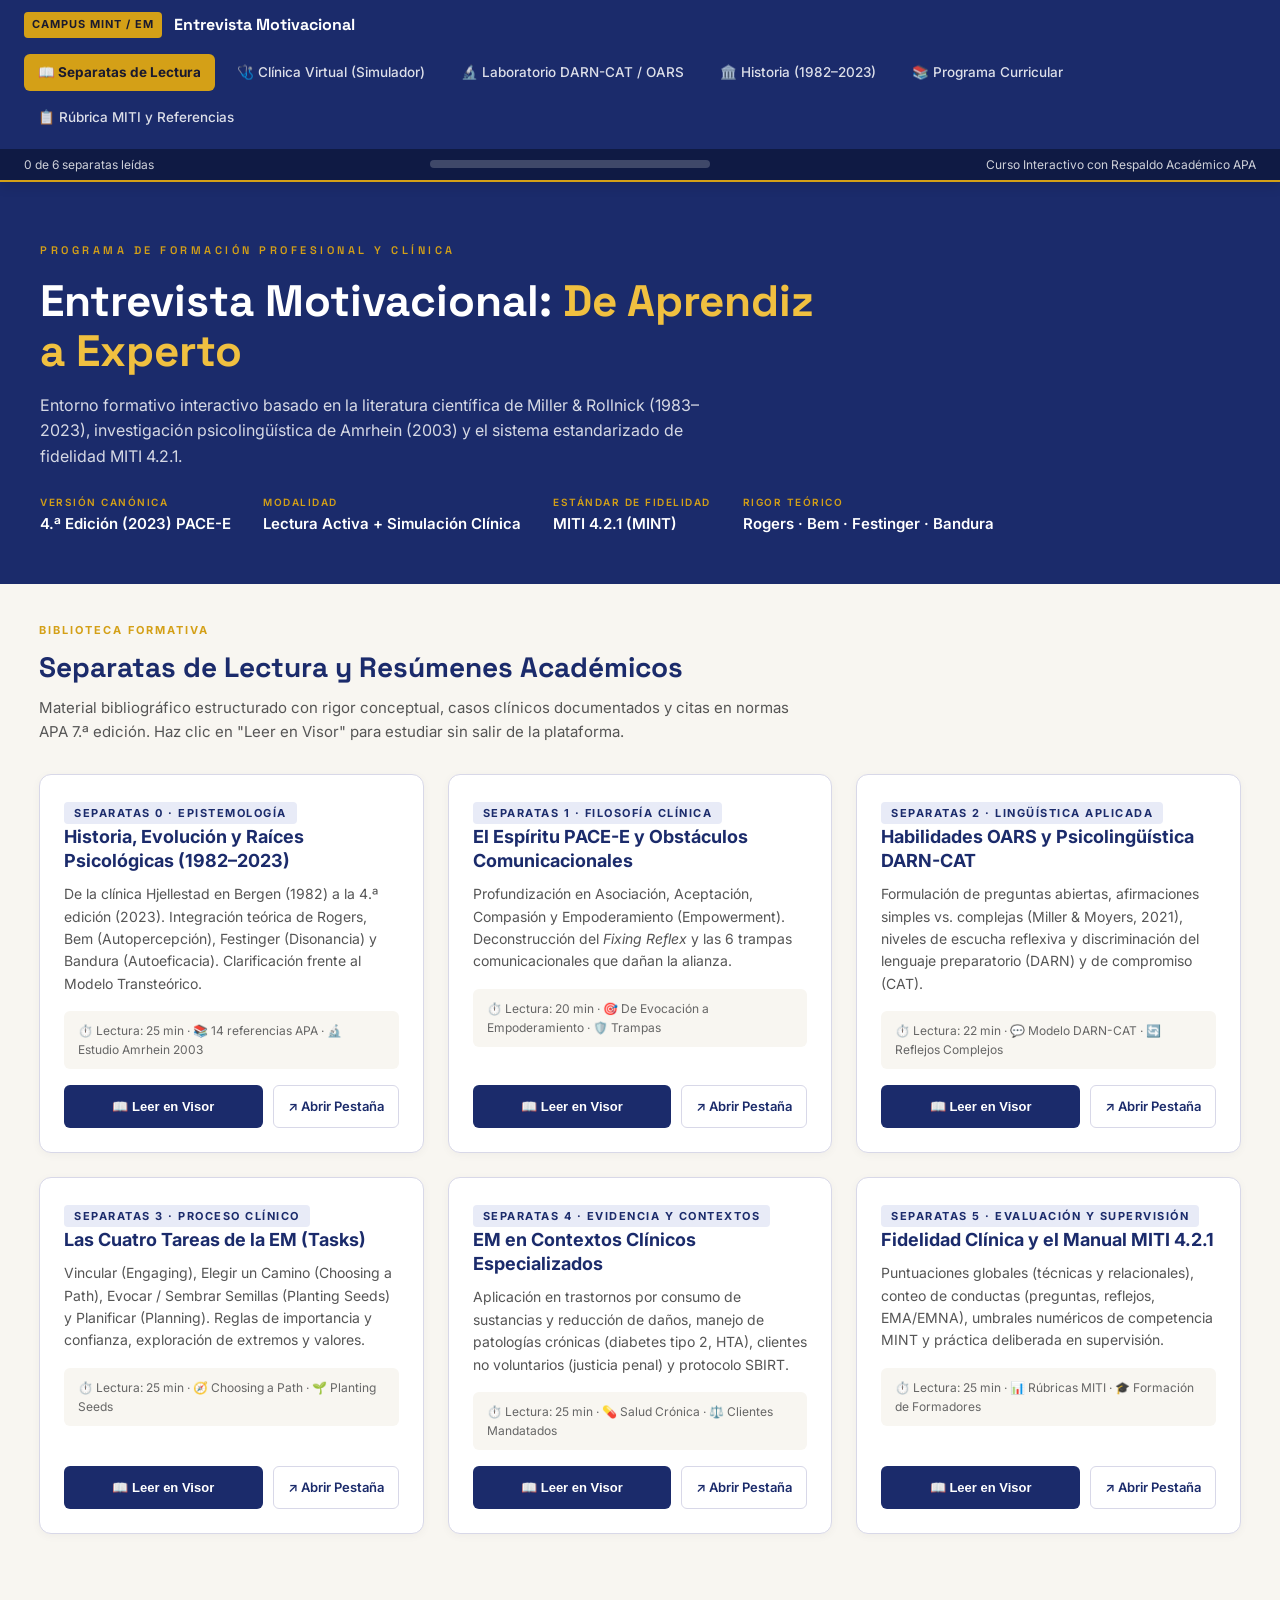
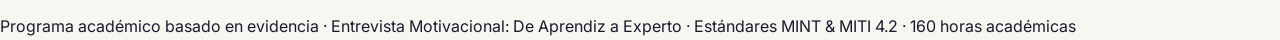
==== commit 98ade859: "feat: transformar en curso interactivo con separatas academicas (APA), simulador clinico y laborator" ====
--- a/index.html
+++ b/index.html
@@ -3,1153 +3,771 @@
 <head>
 <meta charset="UTF-8">
 <meta name="viewport" content="width=device-width, initial-scale=1.0">
-<title>Programa de Formación en Entrevista Motivacional</title>
-<style>
-  @import url('https://fonts.googleapis.com/css2?family=Inter:wght@300;400;500;600;700&family=Space+Grotesk:wght@400;500;700&display=swap');
-
-  :root {
-    --cobalt: #1B2B6B;
-    --cobalt-light: #2A3F8F;
-    --cobalt-pale: #E8EBF7;
-    --amber: #D4A017;
-    --amber-light: #F0C040;
-    --amber-pale: #FBF4DC;
-    --ink: #1A1A2E;
-    --graphite: #3D3D5C;
-    --mist: #F8F6F1;
-    --white: #FFFFFF;
-    --border: #D8D8E8;
-    --m1: #1B2B6B;
-    --m2: #2A5298;
-    --m3: #1A6B4A;
-    --m4: #7B2D8B;
-    --m5: #C0392B;
-  }
-
-  * { margin: 0; padding: 0; box-sizing: border-box; }
-
-  body {
-    font-family: 'Inter', sans-serif;
-    background: var(--mist);
-    color: var(--ink);
-    line-height: 1.6;
-  }
-
-  /* HERO */
-  .hero {
-    background: var(--cobalt);
-    color: white;
-    padding: 80px 60px 60px;
-    position: relative;
-    overflow: hidden;
-  }
-  .hero::before {
-    content: '';
-    position: absolute;
-    top: -60px; right: -60px;
-    width: 420px; height: 420px;
-    border-radius: 50%;
-    background: radial-gradient(circle, rgba(212,160,23,0.18) 0%, transparent 70%);
-  }
-  .hero::after {
-    content: '';
-    position: absolute;
-    bottom: 0; left: 0;
-    width: 100%; height: 4px;
-    background: linear-gradient(90deg, var(--amber) 0%, var(--amber-light) 60%, transparent 100%);
-  }
-  .hero-eyebrow {
-    font-family: 'Space Grotesk', sans-serif;
-    font-size: 11px;
-    letter-spacing: 3.5px;
-    text-transform: uppercase;
-    color: var(--amber);
-    margin-bottom: 20px;
-    font-weight: 500;
-  }
-  .hero h1 {
-    font-family: 'Space Grotesk', sans-serif;
-    font-size: clamp(28px, 4vw, 52px);
-    font-weight: 700;
-    line-height: 1.1;
-    max-width: 700px;
-    margin-bottom: 24px;
-  }
-  .hero h1 em {
-    font-style: normal;
-    color: var(--amber-light);
-  }
-  .hero-desc {
-    font-size: 16px;
-    color: rgba(255,255,255,0.78);
-    max-width: 580px;
-    line-height: 1.7;
-    margin-bottom: 36px;
-  }
-  .hero-meta {
-    display: flex;
-    gap: 40px;
-    flex-wrap: wrap;
-  }
-  .meta-item {
-    display: flex;
-    flex-direction: column;
-    gap: 4px;
-  }
-  .meta-label {
-    font-size: 10px;
-    letter-spacing: 2px;
-    text-transform: uppercase;
-    color: var(--amber);
-    font-weight: 600;
-  }
-  .meta-value {
-    font-size: 16px;
-    font-weight: 600;
-    color: white;
-  }
-
-  /* MARCO TEÓRICO */
-  .framework {
-    background: white;
-    padding: 60px;
-    border-bottom: 1px solid var(--border);
-  }
-  .section-label {
-    font-family: 'Space Grotesk', sans-serif;
-    font-size: 10px;
-    letter-spacing: 3px;
-    text-transform: uppercase;
-    color: var(--amber);
-    font-weight: 600;
-    margin-bottom: 16px;
-  }
-  .framework h2 {
-    font-family: 'Space Grotesk', sans-serif;
-    font-size: 26px;
-    font-weight: 700;
-    color: var(--cobalt);
-    margin-bottom: 20px;
-  }
-  .pillars {
-    display: grid;
-    grid-template-columns: repeat(auto-fit, minmax(200px, 1fr));
-    gap: 20px;
-    margin-top: 32px;
-  }
-  .pillar {
-    border-left: 3px solid var(--amber);
-    padding: 16px 20px;
-    background: var(--cobalt-pale);
-    border-radius: 0 8px 8px 0;
-  }
-  .pillar-num {
-    font-size: 11px;
-    letter-spacing: 2px;
-    color: var(--amber);
-    font-weight: 700;
-    text-transform: uppercase;
-    margin-bottom: 6px;
-  }
-  .pillar h4 {
-    font-size: 14px;
-    font-weight: 700;
-    color: var(--cobalt);
-    margin-bottom: 6px;
-  }
-  .pillar p {
-    font-size: 13px;
-    color: var(--graphite);
-    line-height: 1.5;
-  }
-
-  /* ESTRUCTURA MODULAR */
-  .program-body {
-    max-width: 1100px;
-    margin: 0 auto;
-    padding: 60px 40px;
-  }
-
-  .program-header {
-    text-align: center;
-    margin-bottom: 60px;
-  }
-  .program-header h2 {
-    font-family: 'Space Grotesk', sans-serif;
-    font-size: 30px;
-    font-weight: 700;
-    color: var(--cobalt);
-    margin-bottom: 12px;
-  }
-  .program-header p {
-    color: var(--graphite);
-    font-size: 15px;
-    max-width: 560px;
-    margin: 0 auto;
-  }
-
-  /* MÓDULO CARDS */
-  .module {
-    margin-bottom: 48px;
-    border-radius: 12px;
-    overflow: hidden;
-    box-shadow: 0 2px 20px rgba(0,0,0,0.07);
-    background: white;
-    position: relative;
-  }
-
-  .module-header {
-    padding: 28px 36px;
-    display: flex;
-    align-items: flex-start;
-    gap: 24px;
-    cursor: pointer;
-    transition: background 0.2s;
-  }
-  .module-header:hover { background: rgba(0,0,0,0.02); }
-
-  .module-badge {
-    min-width: 56px; height: 56px;
-    border-radius: 12px;
-    display: flex; align-items: center; justify-content: center;
-    font-family: 'Space Grotesk', sans-serif;
-    font-size: 13px;
-    font-weight: 700;
-    color: white;
-    letter-spacing: 0.5px;
-    flex-shrink: 0;
-  }
-
-  .module-meta { flex: 1; }
-  .module-level {
-    font-size: 10px;
-    letter-spacing: 3px;
-    text-transform: uppercase;
-    font-weight: 700;
-    margin-bottom: 6px;
-  }
-  .module-title {
-    font-family: 'Space Grotesk', sans-serif;
-    font-size: 20px;
-    font-weight: 700;
-    color: var(--ink);
-    margin-bottom: 6px;
-    line-height: 1.25;
-  }
-  .module-subtitle {
-    font-size: 13px;
-    color: var(--graphite);
-  }
-  .module-stats {
-    display: flex;
-    gap: 24px;
-    flex-shrink: 0;
-    align-items: center;
-  }
-  .stat { text-align: center; }
-  .stat-val {
-    font-family: 'Space Grotesk', sans-serif;
-    font-size: 22px;
-    font-weight: 700;
-  }
-  .stat-lbl {
-    font-size: 10px;
-    color: #999;
-    letter-spacing: 1px;
-    text-transform: uppercase;
-  }
-
-  .module-body {
-    padding: 0 36px 32px;
-    border-top: 1px solid var(--border);
-  }
-
-  .module-grid {
-    display: grid;
-    grid-template-columns: 1fr 1fr;
-    gap: 32px;
-    margin-top: 28px;
-  }
-
-  .col-label {
-    font-size: 10px;
-    letter-spacing: 2.5px;
-    text-transform: uppercase;
-    font-weight: 700;
-    margin-bottom: 14px;
-    padding-bottom: 8px;
-    border-bottom: 2px solid;
-  }
-
-  .unit-list { list-style: none; }
-  .unit-list li {
-    padding: 10px 0;
-    border-bottom: 1px solid #F0F0F0;
-    font-size: 14px;
-    color: var(--graphite);
-    display: flex;
-    gap: 10px;
-    align-items: flex-start;
-    line-height: 1.45;
-  }
-  .unit-list li:last-child { border-bottom: none; }
-  .unit-num {
-    font-size: 11px;
-    font-weight: 700;
-    min-width: 22px;
-    padding-top: 1px;
-    opacity: 0.6;
-  }
-
-  .comp-list { list-style: none; }
-  .comp-list li {
-    padding: 8px 12px;
-    margin-bottom: 8px;
-    border-radius: 6px;
-    font-size: 13.5px;
-    line-height: 1.45;
-    display: flex;
-    gap: 10px;
-    align-items: flex-start;
-  }
-  .comp-icon { font-size: 15px; flex-shrink: 0; }
-
-  .eval-row {
-    margin-top: 24px;
-    padding: 16px 20px;
-    border-radius: 8px;
-    background: var(--cobalt-pale);
-    display: flex;
-    gap: 20px;
-    flex-wrap: wrap;
-    align-items: center;
-  }
-  .eval-label {
-    font-size: 10px;
-    letter-spacing: 2px;
-    text-transform: uppercase;
-    font-weight: 700;
-    color: var(--cobalt);
-    flex-shrink: 0;
-  }
-  .eval-tags {
-    display: flex;
-    gap: 8px;
-    flex-wrap: wrap;
-  }
-  .eval-tag {
-    background: var(--cobalt);
-    color: white;
-    font-size: 11px;
-    font-weight: 600;
-    padding: 4px 12px;
-    border-radius: 20px;
-    letter-spacing: 0.5px;
-  }
-
-  /* COLORES POR MÓDULO */
-  .m1 .module-badge { background: var(--m1); }
-  .m1 .module-level { color: var(--m1); }
-  .m1 .stat-val { color: var(--m1); }
-  .m1 .col-label { border-color: var(--m1); color: var(--m1); }
-  .m1 .comp-list li { background: #E8EBF7; }
-
-  .m2 .module-badge { background: var(--m2); }
-  .m2 .module-level { color: var(--m2); }
-  .m2 .stat-val { color: var(--m2); }
-  .m2 .col-label { border-color: var(--m2); color: var(--m2); }
-  .m2 .comp-list li { background: #E8F0FC; }
-
-  .m3 .module-badge { background: var(--m3); }
-  .m3 .module-level { color: var(--m3); }
-  .m3 .stat-val { color: var(--m3); }
-  .m3 .col-label { border-color: var(--m3); color: var(--m3); }
-  .m3 .comp-list li { background: #E6F4ED; }
-  .m3 .eval-row { background: #E6F4ED; }
-  .m3 .eval-label { color: var(--m3); }
-  .m3 .eval-tag { background: var(--m3); }
-
-  .m4 .module-badge { background: var(--m4); }
-  .m4 .module-level { color: var(--m4); }
-  .m4 .stat-val { color: var(--m4); }
-  .m4 .col-label { border-color: var(--m4); color: var(--m4); }
-  .m4 .comp-list li { background: #F3E8F8; }
-  .m4 .eval-row { background: #F3E8F8; }
-  .m4 .eval-label { color: var(--m4); }
-  .m4 .eval-tag { background: var(--m4); }
-
-  .m5 .module-badge { background: var(--m5); }
-  .m5 .module-level { color: var(--m5); }
-  .m5 .stat-val { color: var(--m5); }
-  .m5 .col-label { border-color: var(--m5); color: var(--m5); }
-  .m5 .comp-list li { background: #FDEDEB; }
-  .m5 .eval-row { background: #FDEDEB; }
-  .m5 .eval-label { color: var(--m5); }
-  .m5 .eval-tag { background: var(--m5); }
-
-  /* EVIDENCIA */
-  .evidence-strip {
-    background: var(--amber-pale);
-    border-left: 4px solid var(--amber);
-    padding: 14px 20px;
-    border-radius: 0 8px 8px 0;
-    margin-top: 20px;
-    font-size: 13px;
-    color: var(--graphite);
-    line-height: 1.6;
-  }
-  .evidence-strip strong {
-    color: var(--ink);
-    font-weight: 600;
-  }
-
-  /* MAPA DE COMPETENCIAS */
-  .competency-map {
-    background: var(--cobalt);
-    color: white;
-    padding: 60px;
-    margin-top: 20px;
-  }
-  .competency-map h2 {
-    font-family: 'Space Grotesk', sans-serif;
-    font-size: 26px;
-    margin-bottom: 8px;
-  }
-  .competency-map .intro {
-    color: rgba(255,255,255,0.7);
-    font-size: 14px;
-    margin-bottom: 40px;
-  }
-  .comp-matrix {
-    display: grid;
-    grid-template-columns: repeat(auto-fit, minmax(200px, 1fr));
-    gap: 20px;
-  }
-  .comp-card {
-    background: rgba(255,255,255,0.08);
-    border: 1px solid rgba(255,255,255,0.12);
-    border-radius: 10px;
-    padding: 20px;
-    transition: background 0.2s;
-  }
-  .comp-card:hover { background: rgba(255,255,255,0.13); }
-  .comp-card h4 {
-    font-family: 'Space Grotesk', sans-serif;
-    font-size: 14px;
-    font-weight: 700;
-    color: var(--amber-light);
-    margin-bottom: 10px;
-  }
-  .comp-card ul { list-style: none; }
-  .comp-card ul li {
-    font-size: 12.5px;
-    color: rgba(255,255,255,0.8);
-    padding: 4px 0;
-    border-bottom: 1px solid rgba(255,255,255,0.07);
-    line-height: 1.4;
-  }
-  .comp-card ul li:last-child { border-bottom: none; }
-
-  /* TABLA EVALUACIÓN */
-  .eval-section {
-    background: white;
-    padding: 60px;
-  }
-  .eval-section h2 {
-    font-family: 'Space Grotesk', sans-serif;
-    font-size: 26px;
-    color: var(--cobalt);
-    margin-bottom: 8px;
-  }
-  .eval-section .intro {
-    color: var(--graphite);
-    font-size: 14px;
-    margin-bottom: 36px;
-  }
-  table {
-    width: 100%;
-    border-collapse: collapse;
-    font-size: 13.5px;
-  }
-  th {
-    background: var(--cobalt);
-    color: white;
-    text-align: left;
-    padding: 12px 16px;
-    font-family: 'Space Grotesk', sans-serif;
-    font-size: 11px;
-    letter-spacing: 1.5px;
-    text-transform: uppercase;
-    font-weight: 600;
-  }
-  td {
-    padding: 12px 16px;
-    border-bottom: 1px solid #EBEBEB;
-    vertical-align: top;
-    color: var(--graphite);
-    line-height: 1.5;
-  }
-  tr:nth-child(even) td { background: #FAFAFA; }
-  .badge-inline {
-    display: inline-block;
-    padding: 2px 10px;
-    border-radius: 20px;
-    font-size: 11px;
-    font-weight: 700;
-    color: white;
-  }
-
-  /* BIBLIOGRAFÍA */
-  .biblio {
-    padding: 60px;
-    background: var(--mist);
-    border-top: 2px solid var(--border);
-  }
-  .biblio h2 {
-    font-family: 'Space Grotesk', sans-serif;
-    font-size: 22px;
-    color: var(--cobalt);
-    margin-bottom: 28px;
-  }
-  .biblio-grid {
-    display: grid;
-    grid-template-columns: repeat(auto-fit, minmax(280px, 1fr));
-    gap: 16px;
-  }
-  .biblio-item {
-    background: white;
-    border-radius: 8px;
-    padding: 16px 20px;
-    border-left: 3px solid var(--amber);
-    font-size: 13px;
-    line-height: 1.6;
-    color: var(--graphite);
-  }
-  .biblio-item strong { color: var(--ink); display: block; margin-bottom: 4px; }
-  .biblio-cat {
-    font-size: 10px;
-    letter-spacing: 2px;
-    text-transform: uppercase;
-    color: var(--amber);
-    font-weight: 700;
-    margin-bottom: 16px;
-  }
-
-  /* FOOTER */
-  footer {
-    background: var(--ink);
-    color: rgba(255,255,255,0.5);
-    text-align: center;
-    padding: 28px;
-    font-size: 12px;
-    letter-spacing: 0.5px;
-  }
-  footer span { color: var(--amber); }
-
-  /* PROGRESS BAR */
-  .progress-container {
-    background: white;
-    padding: 40px 60px;
-    border-bottom: 1px solid var(--border);
-  }
-  .progress-label {
-    font-size: 11px;
-    letter-spacing: 2px;
-    text-transform: uppercase;
-    font-weight: 700;
-    color: var(--cobalt);
-    margin-bottom: 20px;
-  }
-  .progress-track {
-    display: flex;
-    align-items: center;
-    gap: 0;
-  }
-  .prog-node {
-    display: flex;
-    flex-direction: column;
-    align-items: center;
-    flex: 1;
-    position: relative;
-  }
-  .prog-dot {
-    width: 36px; height: 36px;
-    border-radius: 50%;
-    color: white;
-    font-family: 'Space Grotesk', sans-serif;
-    font-size: 13px;
-    font-weight: 700;
-    display: flex; align-items: center; justify-content: center;
-    position: relative;
-    z-index: 1;
-  }
-  .prog-line {
-    position: absolute;
-    top: 18px; left: 50%;
-    width: 100%; height: 3px;
-    z-index: 0;
-  }
-  .prog-text {
-    font-size: 11px;
-    text-align: center;
-    margin-top: 8px;
-    line-height: 1.3;
-    color: var(--graphite);
-    max-width: 100px;
-  }
-  .prog-text strong {
-    display: block;
-    color: var(--ink);
-    font-size: 12px;
-  }
-
-  @media (max-width: 768px) {
-    .hero { padding: 48px 24px 40px; }
-    .framework, .competency-map, .eval-section, .biblio { padding: 40px 24px; }
-    .program-body { padding: 40px 20px; }
-    .module-header { flex-wrap: wrap; padding: 20px 20px; }
-    .module-body { padding: 0 20px 24px; }
-    .module-grid { grid-template-columns: 1fr; }
-    .module-stats { display: none; }
-    .progress-container { padding: 32px 24px; }
-    .prog-text { display: none; }
-  }
-
-  @media print {
-    .module-body { display: block !important; }
-  }
-</style>
-<base target="_blank">
+<title>Campus Virtual de Formación en Entrevista Motivacional</title>
+<link rel="stylesheet" href="css/styles.css">
 </head>
 <body>
 
-<!-- HERO -->
-<header class="hero">
-  <div class="hero-eyebrow">Programa de Formación Especializada · Psicología Clínica</div>
-  <h1>Entrevista<br>Motivacional:<br><em>De Aprendiz a Experto</em></h1>
-  <p class="hero-desc">Programa modular de formación clínica basado en el modelo de Miller &amp; Rollnick (3.ª ed.) e integrado con la investigación en neurociencia del cambio, psicometría del proceso terapéutico y supervisión con estándares internacionales MINT.</p>
-  <div class="hero-meta">
-    <div class="meta-item">
-      <span class="meta-label">Módulos</span>
-      <span class="meta-value">5 Niveles</span>
-    </div>
-    <div class="meta-item">
-      <span class="meta-label">Horas académicas</span>
-      <span class="meta-value">160 h</span>
-    </div>
-    <div class="meta-item">
-      <span class="meta-label">Modalidad</span>
-      <span class="meta-value">Teórico-práctica</span>
-    </div>
-    <div class="meta-item">
-      <span class="meta-label">Nivel</span>
-      <span class="meta-value">Posgrado / Especialización</span>
-    </div>
-    <div class="meta-item">
-      <span class="meta-label">Evidencia base</span>
-      <span class="meta-value">Miller &amp; Rollnick · MINT · MITI 4.2</span>
+<!-- BARRA DE NAVEGACIÓN SUPERIOR INTERACTIVA -->
+<header class="top-nav">
+  <div class="nav-container">
+    <div class="nav-brand">
+      <span class="brand-badge">CAMPUS MINT / EM</span>
+      <span class="brand-title">Entrevista Motivacional</span>
+    </div>
+    <nav class="nav-tabs">
+      <a href="#separatas" class="nav-tab active" data-tab="separatas">📖 Separatas de Lectura</a>
+      <a href="#simulator" class="nav-tab" data-tab="simulator">🩺 Clínica Virtual (Simulador)</a>
+      <a href="#lab" class="nav-tab" data-tab="lab">🔬 Laboratorio DARN-CAT / OARS</a>
+      <a href="#timeline" class="nav-tab" data-tab="timeline">🏛️ Historia (1982–2023)</a>
+      <a href="#program" class="nav-tab" data-tab="program">📚 Programa Curricular</a>
+      <a href="#eval" class="nav-tab" data-tab="eval">📋 Rúbrica MITI y Referencias</a>
+    </nav>
+  </div>
+  <div class="progress-strip">
+    <div class="progress-strip-inner">
+      <span id="progress-separatas-count">0 de 6 separatas leídas</span>
+      <div class="progress-bar-container">
+        <div id="progress-bar-fill" class="progress-bar-fill"></div>
+      </div>
+      <span>Curso Interactivo con Respaldo Académico APA</span>
     </div>
   </div>
 </header>
 
-<!-- PROGRESO VISUAL -->
-<div class="progress-container">
-  <div class="progress-label">Trayectoria de formación</div>
-  <div class="progress-track">
-    <div class="prog-node">
-      <div class="prog-dot" style="background:var(--m1)">M1</div>
-      <div class="prog-line" style="background:linear-gradient(90deg,var(--m1),var(--m2))"></div>
-      <div class="prog-text"><strong>Fundamentos</strong>Aprendiz</div>
-    </div>
-    <div class="prog-node">
-      <div class="prog-dot" style="background:var(--m2)">M2</div>
-      <div class="prog-line" style="background:linear-gradient(90deg,var(--m2),var(--m3))"></div>
-      <div class="prog-text"><strong>Habilidades PACE</strong>Iniciado</div>
-    </div>
-    <div class="prog-node">
-      <div class="prog-dot" style="background:var(--m3)">M3</div>
-      <div class="prog-line" style="background:linear-gradient(90deg,var(--m3),var(--m4))"></div>
-      <div class="prog-text"><strong>Proceso EM</strong>Competente</div>
-    </div>
-    <div class="prog-node">
-      <div class="prog-dot" style="background:var(--m4)">M4</div>
-      <div class="prog-line" style="background:linear-gradient(90deg,var(--m4),var(--m5))"></div>
-      <div class="prog-text"><strong>Poblaciones</strong>Avanzado</div>
-    </div>
-    <div class="prog-node">
-      <div class="prog-dot" style="background:var(--m5)">M5</div>
-      <div class="prog-line" style="background:transparent"></div>
-      <div class="prog-text"><strong>Supervisión</strong>Experto</div>
+<!-- HERO PRINCIPAL -->
+<header class="hero">
+  <div class="hero-content">
+    <div class="hero-eyebrow">Programa de Formación Profesional y Clínica</div>
+    <h1>Entrevista Motivacional: <em>De Aprendiz a Experto</em></h1>
+    <p class="hero-desc">
+      Entorno formativo interactivo basado en la literatura científica de Miller & Rollnick (1983–2023), 
+      investigación psicolingüística de Amrhein (2003) y el sistema estandarizado de fidelidad MITI 4.2.1.
+    </p>
+    <div class="hero-meta">
+      <div class="meta-item">
+        <span class="meta-label">Versión Canónica</span>
+        <span class="meta-value">4.ª Edición (2023) PACE-E</span>
+      </div>
+      <div class="meta-item">
+        <span class="meta-label">Modalidad</span>
+        <span class="meta-value">Lectura Activa + Simulación Clínica</span>
+      </div>
+      <div class="meta-item">
+        <span class="meta-label">Estándar de Fidelidad</span>
+        <span class="meta-value">MITI 4.2.1 (MINT)</span>
+      </div>
+      <div class="meta-item">
+        <span class="meta-label">Rigor Teórico</span>
+        <span class="meta-value">Rogers · Bem · Festinger · Bandura</span>
+      </div>
     </div>
   </div>
-</div>
-
-<!-- MARCO TEÓRICO -->
-<section class="framework">
-  <div class="section-label">Base epistemológica</div>
-  <h2>Fundamentos conceptuales del programa</h2>
-  <p style="color:var(--graphite);max-width:720px;font-size:14.5px;line-height:1.7">
+</header>
+
+<main class="main-wrapper">
+
+  <!-- SECCIÓN 1: SEPARATAS DE LECTURA ACADÉMICA -->
+  <section id="section-separatas" class="tab-section active">
+    <div class="section-headline">
+      <span class="section-tag">Biblioteca Formativa</span>
+      <h2>Separatas de Lectura y Resúmenes Académicos</h2>
+      <p>Material bibliográfico estructurado con rigor conceptual, casos clínicos documentados y citas en normas APA 7.ª edición. Haz clic en "Leer en Visor" para estudiar sin salir de la plataforma.</p>
+    </div>
+
+    <div class="separatas-grid">
+      <!-- Separatas 0 -->
+      <article class="separata-card">
+        <div>
+          <span class="card-badge">Separatas 0 · Epistemología</span>
+          <h3>Historia, Evolución y Raíces Psicológicas (1982–2023)</h3>
+          <p>De la clínica Hjellestad en Bergen (1982) a la 4.ª edición (2023). Integración teórica de Rogers, Bem (Autopercepción), Festinger (Disonancia) y Bandura (Autoeficacia). Clarificación frente al Modelo Transteórico.</p>
+          <div class="card-highlights">
+            ⏱️ Lectura: 25 min · 📚 14 referencias APA · 🔬 Estudio Amrhein 2003
+          </div>
+        </div>
+        <div class="card-actions">
+          <button class="btn-read-modal" onclick="window.app.openReader('separatas/separata-0-historia-fundamentos.html', 'sep-0')">📖 Leer en Visor</button>
+          <a href="separatas/separata-0-historia-fundamentos.html" target="_blank" class="btn-open-tab">↗ Abrir Pestaña</a>
+        </div>
+      </article>
+
+      <!-- Separatas 1 -->
+      <article class="separata-card">
+        <div>
+          <span class="card-badge">Separatas 1 · Filosofía Clínica</span>
+          <h3>El Espíritu PACE-E y Obstáculos Comunicacionales</h3>
+          <p>Profundización en Asociación, Aceptación, Compasión y Empoderamiento (Empowerment). Deconstrucción del <em>Fixing Reflex</em> y las 6 trampas comunicacionales que dañan la alianza.</p>
+          <div class="card-highlights">
+            ⏱️ Lectura: 20 min · 🎯 De Evocación a Empoderamiento · 🛡️ Trampas
+          </div>
+        </div>
+        <div class="card-actions">
+          <button class="btn-read-modal" onclick="window.app.openReader('separatas/separata-1-espiritu-pace.html', 'sep-1')">📖 Leer en Visor</button>
+          <a href="separatas/separata-1-espiritu-pace.html" target="_blank" class="btn-open-tab">↗ Abrir Pestaña</a>
+        </div>
+      </article>
+
+      <!-- Separatas 2 -->
+      <article class="separata-card">
+        <div>
+          <span class="card-badge">Separatas 2 · Lingüística Aplicada</span>
+          <h3>Habilidades OARS y Psicolingüística DARN-CAT</h3>
+          <p>Formulación de preguntas abiertas, afirmaciones simples vs. complejas (Miller & Moyers, 2021), niveles de escucha reflexiva y discriminación del lenguaje preparatorio (DARN) y de compromiso (CAT).</p>
+          <div class="card-highlights">
+            ⏱️ Lectura: 22 min · 💬 Modelo DARN-CAT · 🔄 Reflejos Complejos
+          </div>
+        </div>
+        <div class="card-actions">
+          <button class="btn-read-modal" onclick="window.app.openReader('separatas/separata-2-oars-darn-cat.html', 'sep-2')">📖 Leer en Visor</button>
+          <a href="separatas/separata-2-oars-darn-cat.html" target="_blank" class="btn-open-tab">↗ Abrir Pestaña</a>
+        </div>
+      </article>
+
+      <!-- Separatas 3 -->
+      <article class="separata-card">
+        <div>
+          <span class="card-badge">Separatas 3 · Proceso Clínico</span>
+          <h3>Las Cuatro Tareas de la EM (Tasks)</h3>
+          <p>Vincular (Engaging), Elegir un Camino (Choosing a Path), Evocar / Sembrar Semillas (Planting Seeds) y Planificar (Planning). Reglas de importancia y confianza, exploración de extremos y valores.</p>
+          <div class="card-highlights">
+            ⏱️ Lectura: 25 min · 🧭 Choosing a Path · 🌱 Planting Seeds
+          </div>
+        </div>
+        <div class="card-actions">
+          <button class="btn-read-modal" onclick="window.app.openReader('separatas/separata-3-cuatro-tareas.html', 'sep-3')">📖 Leer en Visor</button>
+          <a href="separatas/separata-3-cuatro-tareas.html" target="_blank" class="btn-open-tab">↗ Abrir Pestaña</a>
+        </div>
+      </article>
+
+      <!-- Separatas 4 -->
+      <article class="separata-card">
+        <div>
+          <span class="card-badge">Separatas 4 · Evidencia y Contextos</span>
+          <h3>EM en Contextos Clínicos Especializados</h3>
+          <p>Aplicación en trastornos por consumo de sustancias y reducción de daños, manejo de patologías crónicas (diabetes tipo 2, HTA), clientes no voluntarios (justicia penal) y protocolo SBIRT.</p>
+          <div class="card-highlights">
+            ⏱️ Lectura: 25 min · 💊 Salud Crónica · ⚖️ Clientes Mandatados
+          </div>
+        </div>
+        <div class="card-actions">
+          <button class="btn-read-modal" onclick="window.app.openReader('separatas/separata-4-contextos-clinicos.html', 'sep-4')">📖 Leer en Visor</button>
+          <a href="separatas/separata-4-contextos-clinicos.html" target="_blank" class="btn-open-tab">↗ Abrir Pestaña</a>
+        </div>
+      </article>
+
+      <!-- Separatas 5 -->
+      <article class="separata-card">
+        <div>
+          <span class="card-badge">Separatas 5 · Evaluación y Supervisión</span>
+          <h3>Fidelidad Clínica y el Manual MITI 4.2.1</h3>
+          <p>Puntuaciones globales (técnicas y relacionales), conteo de conductas (preguntas, reflejos, EMA/EMNA), umbrales numéricos de competencia MINT y práctica deliberada en supervisión.</p>
+          <div class="card-highlights">
+            ⏱️ Lectura: 25 min · 📊 Rúbricas MITI · 🎓 Formación de Formadores
+          </div>
+        </div>
+        <div class="card-actions">
+          <button class="btn-read-modal" onclick="window.app.openReader('separatas/separata-5-fidelidad-miti.html', 'sep-5')">📖 Leer en Visor</button>
+          <a href="separatas/separata-5-fidelidad-miti.html" target="_blank" class="btn-open-tab">↗ Abrir Pestaña</a>
+        </div>
+      </article>
+    </div>
+  </section>
+
+  <!-- SECCIÓN 2: SIMULADOR CLÍNICO INTERACTIVO -->
+  <section id="section-simulator" class="tab-section">
+    <div class="section-headline">
+      <span class="section-tag">Clínica Virtual</span>
+      <h2>Simulador de Diálogos Clínicos y Toma de Decisiones</h2>
+      <p>Entrénate asumiendo el rol del terapeuta ante viñetas clínicas complejas. Cada intervención elegida se califica en vivo según la rúbrica MITI 4.2.1 y la literatura científica de Miller & Rollnick (2023).</p>
+    </div>
+    <div id="simulator-container"></div>
+  </section>
+
+  <!-- SECCIÓN 3: LABORATORIO DE MICRO-HABILIDADES -->
+  <section id="section-lab" class="tab-section">
+    <div class="section-headline">
+      <span class="section-tag">Práctica Deliberada</span>
+      <h2>Laboratorio de Micro-habilidades (DARN-CAT & OARS)</h2>
+      <p>Ejercicios de discriminación fina: clasifica en tiempo real el discurso de pacientes reales e identifica las formulaciones con verdadero espíritu de Entrevista Motivacional.</p>
+    </div>
+    <div id="laboratory-container"></div>
+  </section>
+
+  <!-- SECCIÓN 4: LÍNEA DE TIEMPO HISTÓRICA -->
+  <section id="section-timeline" class="tab-section">
+    <div class="section-headline">
+      <span class="section-tag">Hitos Científicos</span>
+      <h2>Evolución Histórica y Epistemológica de la EM (1982–2023)</h2>
+      <p>Cuatro décadas de desarrollo desde la práctica clínica de Miller en Noruega hasta la 4.ª edición revisada.</p>
+    </div>
+
+    <div class="timeline-track">
+      <div class="timeline-item">
+        <div class="timeline-node"></div>
+        <div class="timeline-box">
+          <span class="timeline-year">1982 · BERGEN, NORUEGA</span>
+          <h4>La Génesis en la Clínica Hjellestad</h4>
+          <p>William R. Miller, en año sabático trabajando con personas con consumo problemático de alcohol, supervisa a psicólogos noveles. Al explicar por qué no confronta a los pacientes, sistematiza por primera vez el estilo clínico de no confrontación y calidez rogeriana en un borrador mecanografiado de 35 páginas.</p>
+        </div>
+      </div>
+
+      <div class="timeline-item">
+        <div class="timeline-node"></div>
+        <div class="timeline-box">
+          <span class="timeline-year">1983 · PRIMERA PUBLICACIÓN</span>
+          <h4>"Motivational Interviewing with Problem Drinkers"</h4>
+          <p>Miller publica el artículo fundacional en <em>Behavioural Psychotherapy</em> (11(2), 147–172). Se integran formalmente la empatía de Carl Rogers con la psicología social experimental: teoría de la atribución, disonancia cognitiva de Festinger y autoeficacia de Bandura.</p>
+        </div>
+      </div>
+
+      <div class="timeline-item">
+        <div class="timeline-node"></div>
+        <div class="timeline-box">
+          <span class="timeline-year">1989–1991 · COOPERACIÓN INTERNACIONAL</span>
+          <h4>Encuentro con Stephen Rollnick y 1.ª Edición</h4>
+          <p>Miller conoce en Sídney a Stephen Rollnick, quien trabajaba en adicciones y medicina comunitaria en el Reino Unido. Publican juntos en 1991 el primer manual oficial: <em>Motivational Interviewing: Preparing People to Change Addictive Behavior</em> (Guilford Press).</p>
+        </div>
+      </div>
+
+      <div class="timeline-item">
+        <div class="timeline-node"></div>
+        <div class="timeline-box">
+          <span class="timeline-year">1994 · COMUNIDAD CIENTÍFICA</span>
+          <h4>Fundación de la Red MINT</h4>
+          <p>Nace en Albuquerque (Nuevo México) la <em>Motivational Interviewing Network of Trainers</em> (MINT) para garantizar la calidad pedagógica, fidelidad clínica y supervisión internacional de la práctica.</p>
+        </div>
+      </div>
+
+      <div class="timeline-item">
+        <div class="timeline-node"></div>
+        <div class="timeline-box">
+          <span class="timeline-year">2002 · EXPANSIÓN MÉDICA</span>
+          <h4>2.ª Edición: Aplicación General en Salud</h4>
+          <p>Publicación de <em>Motivational Interviewing: Preparing People for Change</em>. La EM se expande a la medicina general, manejo de diabetes, hipertensión, ejercicio físico y adherencia terapéutica.</p>
+        </div>
+      </div>
+
+      <div class="timeline-item">
+        <div class="timeline-node"></div>
+        <div class="timeline-box">
+          <span class="timeline-year">2003 · EVIDENCIA PSICOLINGÜÍSTICA</span>
+          <h4>El Modelo DARN-CAT de Paul Amrhein</h4>
+          <p>Investigación pionera (Amrhein et al., 2003) en el <em>Journal of Consulting and Clinical Psychology</em> demuestra que el patrón y fuerza del lenguaje de compromiso intra-sesión predice la abstinencia meses después.</p>
+        </div>
+      </div>
+
+      <div class="timeline-item">
+        <div class="timeline-node"></div>
+        <div class="timeline-box">
+          <span class="timeline-year">2012 · REESTRUCTURACIÓN METODOLÓGICA</span>
+          <h4>3.ª Edición: Los Cuatro Procesos y PACE</h4>
+          <p>Se introducen formalmente los Cuatro Procesos (Vincular, Enfocar, Evocar, Planificar) y el acrónimo del espíritu clínico PACE (Partnership, Acceptance, Compassion, Evocation).</p>
+        </div>
+      </div>
+
+      <div class="timeline-item">
+        <div class="timeline-node"></div>
+        <div class="timeline-box">
+          <span class="timeline-year">2014–2017 · MEDICIÓN DE FIDELIDAD</span>
+          <h4>Sistema MITI 4.2.1 de Evaluación</h4>
+          <p>Moyers, Manuel & Ernst publican el manual estandarizado de codificación psicométrica MITI 4.2.1, estableciendo umbrales objetivos de calidad para la práctica clínica y la supervisión.</p>
+        </div>
+      </div>
+
+      <div class="timeline-item">
+        <div class="timeline-node"></div>
+        <div class="timeline-box">
+          <span class="timeline-year">2023 · NUEVA FRONTERA</span>
+          <h4>4.ª Edición: Helping People Change and Grow</h4>
+          <p>Miller y Rollnick publican la 4.ª edición revisada: se profundiza el espíritu hacia el <strong>Empoderamiento (*Empowerment*)</strong>; los procesos se simplifican a <strong>Tareas (*Tasks*)</strong>; se adopta el <strong>Fixing Reflex</strong>; y se introducen las técnicas de <em>Choosing a Path</em> y <em>Planting Seeds</em>.</p>
+        </div>
+      </div>
+    </div>
+  </section>
+
+  <!-- SECCIÓN 5: PROGRAMA Y MÓDULOS CURRICULARES -->
+  <section id="section-program" class="tab-section">
+    <section class="framework">
+<div class="section-label">Base epistemológica</div>
+<h2>Fundamentos conceptuales del programa</h2>
+<p style="color:var(--graphite);max-width:720px;font-size:14.5px;line-height:1.7">
     La Entrevista Motivacional (EM) es un método clínico directivo y centrado en la persona para resolver la ambivalencia y fortalecer la motivación intrínseca hacia el cambio. La formación integra el espíritu de la EM, sus cuatro procesos y las habilidades PACE como ejes vertebradores progresivos.
   </p>
-  <div class="pillars">
-    <div class="pillar">
-      <div class="pillar-num">Pilar 01</div>
-      <h4>Espíritu de la EM</h4>
-      <p>Asociación, aceptación incondicional, compasión y evocación como actitudes clínicas fundamentales no negociables.</p>
-    </div>
-    <div class="pillar">
-      <div class="pillar-num">Pilar 02</div>
-      <h4>Modelo Transteórico</h4>
-      <p>Prochaska &amp; DiClemente: fases de cambio como contexto diagnóstico para adaptar la intervención motivacional.</p>
-    </div>
-    <div class="pillar">
-      <div class="pillar-num">Pilar 03</div>
-      <h4>Cuatro Procesos EM</h4>
-      <p>Vincular, Enfocar, Evocar y Planificar como secuencia clínica con flexibilidad no lineal.</p>
-    </div>
-    <div class="pillar">
-      <div class="pillar-num">Pilar 04</div>
-      <h4>Neurociencia del cambio</h4>
-      <p>Regulación del cortex prefrontal, activación dopaminérgica y plasticidad motivacional como sustrato del proceso.</p>
-    </div>
-    <div class="pillar">
-      <div class="pillar-num">Pilar 05</div>
-      <h4>Fidelidad MITI 4.2</h4>
-      <p>Motivational Interviewing Treatment Integrity como estándar de evaluación de competencia clínica observable.</p>
-    </div>
-  </div>
+<div class="pillars">
+<div class="pillar">
+<div class="pillar-num">Pilar 01</div>
+<h4>Espíritu de la EM</h4>
+<p>Asociación, aceptación incondicional, compasión y evocación como actitudes clínicas fundamentales no negociables.</p>
+</div>
+<div class="pillar">
+<div class="pillar-num">Pilar 02</div>
+<h4>Modelo Transteórico</h4>
+<p>Prochaska &amp; DiClemente: fases de cambio como contexto diagnóstico para adaptar la intervención motivacional.</p>
+</div>
+<div class="pillar">
+<div class="pillar-num">Pilar 03</div>
+<h4>Cuatro Procesos EM</h4>
+<p>Vincular, Enfocar, Evocar y Planificar como secuencia clínica con flexibilidad no lineal.</p>
+</div>
+<div class="pillar">
+<div class="pillar-num">Pilar 04</div>
+<h4>Neurociencia del cambio</h4>
+<p>Regulación del cortex prefrontal, activación dopaminérgica y plasticidad motivacional como sustrato del proceso.</p>
+</div>
+<div class="pillar">
+<div class="pillar-num">Pilar 05</div>
+<h4>Fidelidad MITI 4.2</h4>
+<p>Motivational Interviewing Treatment Integrity como estándar de evaluación de competencia clínica observable.</p>
+</div>
+</div>
 </section>
-
-<!-- MÓDULOS -->
-<main class="program-body">
-  <div class="program-header">
-    <div class="section-label">Estructura curricular</div>
-    <h2>Cinco módulos de formación progresiva</h2>
-    <p>Cada módulo construye sobre el anterior. La transición entre niveles requiere evaluación de competencias certificada mediante codificación MITI.</p>
-  </div>
-
-  <!-- M1 -->
-  <div class="module m1">
-    <div class="module-header">
-      <div class="module-badge">M1</div>
-      <div class="module-meta">
-        <div class="module-level">Nivel: Aprendiz · Fundamentos epistemológicos</div>
-        <div class="module-title">Bases Teóricas y Espíritu de la Entrevista Motivacional</div>
-        <div class="module-subtitle">Qué es la EM, qué no es, y por qué funciona</div>
-      </div>
-      <div class="module-stats">
-        <div class="stat"><div class="stat-val">32</div><div class="stat-lbl">Horas</div></div>
-        <div class="stat"><div class="stat-val">8</div><div class="stat-lbl">Unidades</div></div>
-      </div>
-    </div>
-    <div class="module-body">
-      <div class="module-grid">
-        <div>
-          <div class="col-label">Contenidos del módulo</div>
-          <ul class="unit-list">
-            <li><span class="unit-num">1.1</span>Historia y desarrollo de la EM: de Drinker Project (1983) a la 3.ª edición (2012). Contexto sociohistórico.</li>
-            <li><span class="unit-num">1.2</span>Diferenciación conceptual: EM vs. counseling rogersiano, TCC, terapia de confrontación y psicoeducación directiva.</li>
-            <li><span class="unit-num">1.3</span>El espíritu de la EM: PACE (Partnership, Acceptance, Compassion, Evocation). Análisis componencial.</li>
-            <li><span class="unit-num">1.4</span>Modelo Transteórico del Cambio: precontemplación, contemplación, preparación, acción, mantenimiento y recaída.</li>
-            <li><span class="unit-num">1.5</span>Neurociencia de la motivación: dopamina, sistema de recompensa, cortex prefrontal ventromedial y comportamiento dirigido a metas.</li>
-            <li><span class="unit-num">1.6</span>Resistencia y discordancia: definición actualizada (Miller &amp; Rollnick, 2012) y su diferencia con el concepto clásico de "resistencia".</li>
-            <li><span class="unit-num">1.7</span>Meta-análisis de eficacia: Lundahl et al. (2010), Hettema et al. (2005) y revisiones Cochrane por área clínica.</li>
-            <li><span class="unit-num">1.8</span>Ética en EM: autonomía del paciente, consentimiento informado y límites de la evocación del cambio.</li>
-          </ul>
-        </div>
-        <div>
-          <div class="col-label">Competencias a desarrollar</div>
-          <ul class="comp-list">
-            <li><span class="comp-icon">🧭</span>Distinguir la EM de otras intervenciones psicoterapéuticas con criterios empíricos precisos.</li>
-            <li><span class="comp-icon">🧠</span>Explicar el sustrato neurobiológico de la motivación intrínseca y la ambivalencia.</li>
-            <li><span class="comp-icon">📊</span>Ubicar al paciente en el estadio de cambio pertinente usando indicadores conductuales y verbales.</li>
-            <li><span class="comp-icon">🔬</span>Citar y contextualizar evidencia empírica sobre eficacia de la EM por diagnóstico.</li>
-            <li><span class="comp-icon">⚖️</span>Identificar dilemas éticos en el uso de la EM en contextos coercitivos o institucionales.</li>
-          </ul>
-          <div class="evidence-strip">
-            <strong>Base de evidencia clave:</strong> Miller &amp; Rollnick (2012, 3.ª ed.); Lundahl et al. (2010) meta-análisis 119 estudios RCT; Hettema, Steele &amp; Miller (2005) Annual Review of Clinical Psychology.
-          </div>
-        </div>
-      </div>
-      <div class="eval-row">
-        <span class="eval-label">Evaluación</span>
-        <div class="eval-tags">
-          <span class="eval-tag">Examen conceptual escrito</span>
-          <span class="eval-tag">Mapa conceptual integrador</span>
-          <span class="eval-tag">Análisis de caso en estadio de cambio</span>
-        </div>
-      </div>
-    </div>
-  </div>
-
-  <!-- M2 -->
-  <div class="module m2">
-    <div class="module-header">
-      <div class="module-badge">M2</div>
-      <div class="module-meta">
-        <div class="module-level">Nivel: Iniciado · Habilidades comunicacionales nucleares</div>
-        <div class="module-title">Habilidades OARS: La Caja de Herramientas Técnicas</div>
-        <div class="module-subtitle">Preguntas abiertas, Afirmaciones, Reflejo y Resúmenes en profundidad clínica</div>
-      </div>
-      <div class="module-stats">
-        <div class="stat"><div class="stat-val">32</div><div class="stat-lbl">Horas</div></div>
-        <div class="stat"><div class="stat-val">10</div><div class="stat-lbl">Unidades</div></div>
-      </div>
-    </div>
-    <div class="module-body">
-      <div class="module-grid">
-        <div>
-          <div class="col-label">Contenidos del módulo</div>
-          <ul class="unit-list">
-            <li><span class="unit-num">2.1</span>Preguntas abiertas: tipología, función estratégica y errores frecuentes. Diferencia entre explorar y interrogar.</li>
-            <li><span class="unit-num">2.2</span>Afirmaciones genuinas: distinción de la validación conductual superficial. Construcción basada en fortalezas reales.</li>
-            <li><span class="unit-num">2.3</span>Reflejo simple: función especular y riesgo de parroteo. Selección del contenido relevante.</li>
-            <li><span class="unit-num">2.4</span>Reflejo complejo: amplificado, de doble cara, de metáfora y parafraseado hipotético. Taxonomía y aplicación.</li>
-            <li><span class="unit-num">2.5</span>Resúmenes colectores, de enlace y de transición: cuándo y cómo estructurarlos sin interrumpir el flujo.</li>
-            <li><span class="unit-num">2.6</span>Razón de reflejo/pregunta (R:P) como indicador de fidelidad: objetivo ≥ 2:1 en codificación MITI.</li>
-            <li><span class="unit-num">2.7</span>Codificación de sesiones con MITI 4.2: entrenamiento en identificación de conductas del terapeuta.</li>
-            <li><span class="unit-num">2.8</span>Trampas relacionales: el experto, la etiqueta, el foco prematuro, la confrontación y el dar soluciones.</li>
-            <li><span class="unit-num">2.9</span>Rol-play estructurado I: ejercicios dyádicos con retroalimentación diferida por video.</li>
-            <li><span class="unit-num">2.10</span>Supervisión entre pares: análisis de fragmentos con rúbrica MITI. Autoevaluación reflexiva.</li>
-          </ul>
-        </div>
-        <div>
-          <div class="col-label">Competencias a desarrollar</div>
-          <ul class="comp-list">
-            <li><span class="comp-icon">🎯</span>Aplicar OARS de forma deliberada y estratégica, no como técnicas mecánicas.</li>
-            <li><span class="comp-icon">🔊</span>Formular reflejos complejos en tiempo real que añadan comprensión al contenido del paciente.</li>
-            <li><span class="comp-icon">📐</span>Mantener una razón R:P ≥ 2:1 en sesiones simuladas codificadas con MITI.</li>
-            <li><span class="comp-icon">🎬</span>Identificar las cinco trampas relacionales en fragmentos de video y proponer correcciones.</li>
-            <li><span class="comp-icon">📝</span>Construir resúmenes de transición que enmarquen la ambivalencia sin tomar partido.</li>
-          </ul>
-          <div class="evidence-strip">
-            <strong>Base de evidencia:</strong> Moyers et al. (2009) MITI 3.1; Moyers, Manuel &amp; Ernst (2014) MITI 4.2.1; Miller, Moyers, Ernst &amp; Amrhein (2003) codificación de habilidades terapéuticas.
-          </div>
-        </div>
-      </div>
-      <div class="eval-row">
-        <span class="eval-label">Evaluación</span>
-        <div class="eval-tags">
-          <span class="eval-tag">Sesión grabada 20 min codificada MITI</span>
-          <span class="eval-tag">Análisis de fragmentos escritos</span>
-          <span class="eval-tag">Rol-play con retroalimentación inmediata</span>
-        </div>
-      </div>
-    </div>
-  </div>
-
-  <!-- M3 -->
-  <div class="module m3">
-    <div class="module-header">
-      <div class="module-badge">M3</div>
-      <div class="module-meta">
-        <div class="module-level">Nivel: Competente · Procesos terapéuticos nucleares</div>
-        <div class="module-title">Los Cuatro Procesos EM: Vincular, Enfocar, Evocar y Planificar</div>
-        <div class="module-subtitle">Gestión clínica de la ambivalencia, el discurso de cambio y el discurso de sostenimiento</div>
-      </div>
-      <div class="module-stats">
-        <div class="stat"><div class="stat-val">40</div><div class="stat-lbl">Horas</div></div>
-        <div class="stat"><div class="stat-val">12</div><div class="stat-lbl">Unidades</div></div>
-      </div>
-    </div>
-    <div class="module-body">
-      <div class="module-grid">
-        <div>
-          <div class="col-label">Contenidos del módulo</div>
-          <ul class="unit-list">
-            <li><span class="unit-num">3.1</span>Proceso I — Vincular: construcción de alianza terapéutica motivacional. Indicadores de engagement y su evaluación.</li>
-            <li><span class="unit-num">3.2</span>Proceso II — Enfocar: definición colaborativa de la dirección. Agenda setting y exploración de múltiples metas.</li>
-            <li><span class="unit-num">3.3</span>Proceso III — Evocar: reconocimiento del discurso de cambio (DARN-CAT). Preparatorio vs. movilizador.</li>
-            <li><span class="unit-num">3.4</span>Evocación estratégica: preguntas evocadoras, explorar extremos, mirar hacia adelante/atrás, explorar valores.</li>
-            <li><span class="unit-num">3.5</span>Discurso de sostenimiento: identificación, respuesta neutral no contingente y redirección sin confrontación.</li>
-            <li><span class="unit-num">3.6</span>Ambivalencia: modelo de balanza decisional. Aplicación, riesgos y cuándo no usarla.</li>
-            <li><span class="unit-num">3.7</span>Discordancia y respuestas de movimiento: rodar con la resistencia, reformular, amplificar.</li>
-            <li><span class="unit-num">3.8</span>Proceso IV — Planificar: señales de preparación para el cambio. Desarrollo del plan de acción colaborativo.</li>
-            <li><span class="unit-num">3.9</span>Información y consejo en EM: solicitar permiso, ofrecer menú de opciones, respetar autonomía (EPE).</li>
-            <li><span class="unit-num">3.10</span>Consolidación del compromiso: discurso de compromiso (CAT) y su codificación.</li>
-            <li><span class="unit-num">3.11</span>Integración proceso–habilidades: fluidez entre procesos en sesión clínica real.</li>
-            <li><span class="unit-num">3.12</span>Análisis de sesiones completas grabadas con retroalimentación estructurada MITI + MISC 2.0.</li>
-          </ul>
-        </div>
-        <div>
-          <div class="col-label">Competencias a desarrollar</div>
-          <ul class="comp-list">
-            <li><span class="comp-icon">🔗</span>Conducir el proceso de vinculación con pacientes ambivalentes o con poca conciencia de problema.</li>
-            <li><span class="comp-icon">🎯</span>Enfocar la conversación sin directividad explícita, navegando agendas múltiples.</li>
-            <li><span class="comp-icon">📡</span>Reconocer y reforzar selectivamente el discurso de cambio DARN-CAT en tiempo real.</li>
-            <li><span class="comp-icon">⚡</span>Responder al discurso de sostenimiento sin generar confrontación ni apaciguamiento.</li>
-            <li><span class="comp-icon">🗺️</span>Construir un plan de cambio colaborativo que emerja del paciente, no del terapeuta.</li>
-            <li><span class="comp-icon">📊</span>Alcanzar umbrales mínimos de competencia MITI: Promedio de Reflejo Complejo ≥ 40%; % EM Adherente ≥ 90%.</li>
-          </ul>
-          <div class="evidence-strip">
-            <strong>Evidencia clave:</strong> Amrhein et al. (2003) relación discurso de compromiso-cambio conductual; Moyers &amp; Martin (2006) MISC 2.0; Rollnick, Miller &amp; Butler (2008) aplicación clínica; Resnicow &amp; McMaster (2012) meta-análisis proceso EM.
-          </div>
-        </div>
-      </div>
-      <div class="eval-row">
-        <span class="eval-label">Evaluación</span>
-        <div class="eval-tags">
-          <span class="eval-tag">Sesión completa 45 min codificada MITI 4.2</span>
-          <span class="eval-tag">Identificación DARN-CAT en transcripciones</span>
-          <span class="eval-tag">Plan de acción colaborativo documentado</span>
-          <span class="eval-tag">Supervisión grupal con video</span>
-        </div>
-      </div>
-    </div>
-  </div>
-
-  <!-- M4 -->
-  <div class="module m4">
-    <div class="module-header">
-      <div class="module-badge">M4</div>
-      <div class="module-meta">
-        <div class="module-level">Nivel: Avanzado · Adaptación clínica y poblaciones específicas</div>
-        <div class="module-title">EM en Contextos Clínicos Especializados y Poblaciones Diversas</div>
-        <div class="module-subtitle">Adicciones, salud mental severa, conductas de riesgo, adolescentes, pacientes mandados</div>
-      </div>
-      <div class="module-stats">
-        <div class="stat"><div class="stat-val">32</div><div class="stat-lbl">Horas</div></div>
-        <div class="stat"><div class="stat-val">10</div><div class="stat-lbl">Unidades</div></div>
-      </div>
-    </div>
-    <div class="module-body">
-      <div class="module-grid">
-        <div>
-          <div class="col-label">Contenidos del módulo</div>
-          <ul class="unit-list">
-            <li><span class="unit-num">4.1</span>EM en adicciones: alcohol, tabaco, sustancias ilegales y adicciones conductuales. Adaptaciones según sustancia y severidad.</li>
-            <li><span class="unit-num">4.2</span>EM y salud mental: depresión, ansiedad y trastornos de personalidad. Riesgos y ajustes del proceso evocador.</li>
-            <li><span class="unit-num">4.3</span>EM con pacientes mandados o involuntarios: contextos legales, judiciales e institucionales. Ética y coerción.</li>
-            <li><span class="unit-num">4.4</span>EM en adolescentes: adaptaciones comunicacionales, autonomía emergente e impulsividad. FRAMES adaptado.</li>
-            <li><span class="unit-num">4.5</span>EM breve (BMI) en entornos de atención primaria: intervención en 15-20 minutos. FRAMES y AUDIT-C.</li>
-            <li><span class="unit-num">4.6</span>EM y adherencia en enfermedades crónicas: diabetes, hipertensión, VIH. Integración con manejo de la enfermedad.</li>
-            <li><span class="unit-num">4.7</span>EM y diversidad cultural: adaptación de estilo, lenguaje y valores. Competencia cultural en la evocación.</li>
-            <li><span class="unit-num">4.8</span>EM integrada (EM+TCC; EM+ACT; EM+prevención de recaídas): modelos combinados basados en evidencia.</li>
-            <li><span class="unit-num">4.9</span>EM y suicidio: protocolo de seguridad sin confrontación. Restricciones y derivación responsable.</li>
-            <li><span class="unit-num">4.10</span>Prácticas supervisadas en contexto real o simulado de alta fidelidad con retroalimentación MITI.</li>
-          </ul>
-        </div>
-        <div>
-          <div class="col-label">Competencias a desarrollar</div>
-          <ul class="comp-list">
-            <li><span class="comp-icon">🏥</span>Adaptar el proceso EM a diagnósticos específicos sin perder el espíritu ni la fidelidad técnica.</li>
-            <li><span class="comp-icon">⚖️</span>Manejar la tensión ética entre autonomía del paciente y contextos de derivación involuntaria.</li>
-            <li><span class="comp-icon">🌎</span>Ajustar el estilo comunicacional a variables culturales sin estereotipar ni perder autenticidad.</li>
-            <li><span class="comp-icon">🔀</span>Integrar EM con otros marcos terapéuticos (TCC, ACT, Prevención de Recaídas) de forma coherente.</li>
-            <li><span class="comp-icon">🚨</span>Aplicar protocolos de seguridad en crisis (suicidio, violencia) desde el espíritu de la EM.</li>
-          </ul>
-          <div class="evidence-strip">
-            <strong>Evidencia clave:</strong> Burke, Arkowitz &amp; Menchola (2003) aplicaciones EM; Naar-King &amp; Suarez (2011) EM con adolescentes; Rollnick, Miller &amp; Butler (2008) entornos sanitarios; Arkowitz et al. (2015) EM en salud mental.
-          </div>
-        </div>
-      </div>
-      <div class="eval-row">
-        <span class="eval-label">Evaluación</span>
-        <div class="eval-tags">
-          <span class="eval-tag">Caso clínico especializado con análisis de proceso</span>
-          <span class="eval-tag">Sesión con paciente mandado (simulado) codificada</span>
-          <span class="eval-tag">Protocolo de adaptación cultural documentado</span>
-        </div>
-      </div>
-    </div>
-  </div>
-
-  <!-- M5 -->
-  <div class="module m5">
-    <div class="module-header">
-      <div class="module-badge">M5</div>
-      <div class="module-meta">
-        <div class="module-level">Nivel: Experto · Supervisión, enseñanza y desarrollo avanzado</div>
-        <div class="module-title">Supervisión, Formación de Formadores y Práctica Experta</div>
-        <div class="module-subtitle">Entrenamiento de terapeutas, investigación de proceso y práctica reflexiva avanzada</div>
-      </div>
-      <div class="module-stats">
-        <div class="stat"><div class="stat-val">24</div><div class="stat-lbl">Horas</div></div>
-        <div class="stat"><div class="stat-val">8</div><div class="stat-lbl">Unidades</div></div>
-      </div>
-    </div>
-    <div class="module-body">
-      <div class="module-grid">
-        <div>
-          <div class="col-label">Contenidos del módulo</div>
-          <ul class="unit-list">
-            <li><span class="unit-num">5.1</span>Modelos de supervisión en EM: supervisión individual, grupal y por pares con codificación MITI sistemática.</li>
-            <li><span class="unit-num">5.2</span>Feedback formativo eficaz: cómo dar retroalimentación que mejore la práctica sin generar defensividad.</li>
-            <li><span class="unit-num">5.3</span>Diseño de talleres de EM: estructura pedagógica, rol-play, demostraciones y consolidación de habilidades.</li>
-            <li><span class="unit-num">5.4</span>Drift y erosión de habilidades: investigación sobre el mantenimiento de la fidelidad post-entrenamiento.</li>
-            <li><span class="unit-num">5.5</span>Investigación de proceso en EM: MISC 2.0, MITI 4.2, VASES. Métricas y diseños de investigación.</li>
-            <li><span class="unit-num">5.6</span>Práctica reflexiva avanzada: autoconciencia del terapeuta, contratransferencia y uso del self.</li>
-            <li><span class="unit-num">5.7</span>Implementación institucional de EM: fidelidad a escala, supervisión de supervisores y sistemas de calidad.</li>
-            <li><span class="unit-num">5.8</span>Proyecto final integrador: análisis longitudinal de serie de casos propios con informe de desarrollo de competencias.</li>
-          </ul>
-        </div>
-        <div>
-          <div class="col-label">Competencias a desarrollar</div>
-          <ul class="comp-list">
-            <li><span class="comp-icon">🎓</span>Supervisar terapeutas en formación con retroalimentación MITI estructurada y pedagógicamente eficaz.</li>
-            <li><span class="comp-icon">🏫</span>Diseñar e impartir talleres de formación en EM con bases en aprendizaje experiencial.</li>
-            <li><span class="comp-icon">📈</span>Monitorear y prevenir la erosión de habilidades en equipos clínicos mediante sistemas de fidelidad.</li>
-            <li><span class="comp-icon">🔍</span>Diseñar protocolos de investigación de proceso en EM para contextos de práctica clínica real.</li>
-            <li><span class="comp-icon">🪞</span>Sostener una práctica clínica reflexiva que integre autoconocimiento, teoría y evidencia.</li>
-          </ul>
-          <div class="evidence-strip">
-            <strong>Evidencia clave:</strong> Miller &amp; Mount (2001) eficacia entrenamiento EM; Schwalbe et al. (2014) revisión sistemática estrategias de formación; Fixsen et al. (2005) ciencia de la implementación; Moyers et al. (2016) drift de habilidades.
-          </div>
-        </div>
-      </div>
-      <div class="eval-row">
-        <span class="eval-label">Evaluación</span>
-        <div class="eval-tags">
-          <span class="eval-tag">Supervisión grabada con terapeuta en formación</span>
-          <span class="eval-tag">Diseño de taller de 4h documentado</span>
-          <span class="eval-tag">Proyecto integrador longitudinal</span>
-          <span class="eval-tag">Portafolio de competencias MITI</span>
-        </div>
-      </div>
-    </div>
-  </div>
+    <main class="program-body">
+<div class="program-header">
+<div class="section-label">Estructura curricular</div>
+<h2>Cinco módulos de formación progresiva</h2>
+<p>Cada módulo construye sobre el anterior. La transición entre niveles requiere evaluación de competencias certificada mediante codificación MITI.</p>
+</div>
+<!-- M1 -->
+<div class="module m1">
+<div class="module-header">
+<div class="module-badge">M1</div>
+<div class="module-meta">
+<div class="module-level">Nivel: Aprendiz · Fundamentos epistemológicos</div>
+<div class="module-title">Bases Teóricas y Espíritu de la Entrevista Motivacional</div>
+<div class="module-subtitle">Qué es la EM, qué no es, y por qué funciona</div>
+</div>
+<div class="module-stats">
+<div class="stat"><div class="stat-val">32</div><div class="stat-lbl">Horas</div></div>
+<div class="stat"><div class="stat-val">8</div><div class="stat-lbl">Unidades</div></div>
+</div>
+</div>
+<div class="module-body">
+<div class="module-grid">
+<div>
+<div class="col-label">Contenidos del módulo</div>
+<ul class="unit-list">
+<li><span class="unit-num">1.1</span>Historia y desarrollo de la EM: de Drinker Project (1983) a la 3.ª edición (2012). Contexto sociohistórico.</li>
+<li><span class="unit-num">1.2</span>Diferenciación conceptual: EM vs. counseling rogersiano, TCC, terapia de confrontación y psicoeducación directiva.</li>
+<li><span class="unit-num">1.3</span>El espíritu de la EM: PACE (Partnership, Acceptance, Compassion, Evocation). Análisis componencial.</li>
+<li><span class="unit-num">1.4</span>Modelo Transteórico del Cambio: precontemplación, contemplación, preparación, acción, mantenimiento y recaída.</li>
+<li><span class="unit-num">1.5</span>Neurociencia de la motivación: dopamina, sistema de recompensa, cortex prefrontal ventromedial y comportamiento dirigido a metas.</li>
+<li><span class="unit-num">1.6</span>Resistencia y discordancia: definición actualizada (Miller &amp; Rollnick, 2012) y su diferencia con el concepto clásico de "resistencia".</li>
+<li><span class="unit-num">1.7</span>Meta-análisis de eficacia: Lundahl et al. (2010), Hettema et al. (2005) y revisiones Cochrane por área clínica.</li>
+<li><span class="unit-num">1.8</span>Ética en EM: autonomía del paciente, consentimiento informado y límites de la evocación del cambio.</li>
+</ul>
+</div>
+<div>
+<div class="col-label">Competencias a desarrollar</div>
+<ul class="comp-list">
+<li><span class="comp-icon">🧭</span>Distinguir la EM de otras intervenciones psicoterapéuticas con criterios empíricos precisos.</li>
+<li><span class="comp-icon">🧠</span>Explicar el sustrato neurobiológico de la motivación intrínseca y la ambivalencia.</li>
+<li><span class="comp-icon">📊</span>Ubicar al paciente en el estadio de cambio pertinente usando indicadores conductuales y verbales.</li>
+<li><span class="comp-icon">🔬</span>Citar y contextualizar evidencia empírica sobre eficacia de la EM por diagnóstico.</li>
+<li><span class="comp-icon">⚖️</span>Identificar dilemas éticos en el uso de la EM en contextos coercitivos o institucionales.</li>
+</ul>
+<div class="evidence-strip">
+<strong>Base de evidencia clave:</strong> Miller &amp; Rollnick (2012, 3.ª ed.); Lundahl et al. (2010) meta-análisis 119 estudios RCT; Hettema, Steele &amp; Miller (2005) Annual Review of Clinical Psychology.
+          </div>
+</div>
+</div>
+<div class="eval-row">
+<span class="eval-label">Evaluación</span>
+<div class="eval-tags">
+<span class="eval-tag">Examen conceptual escrito</span>
+<span class="eval-tag">Mapa conceptual integrador</span>
+<span class="eval-tag">Análisis de caso en estadio de cambio</span>
+</div>
+</div>
+</div>
+</div>
+<!-- M2 -->
+<div class="module m2">
+<div class="module-header">
+<div class="module-badge">M2</div>
+<div class="module-meta">
+<div class="module-level">Nivel: Iniciado · Habilidades comunicacionales nucleares</div>
+<div class="module-title">Habilidades OARS: La Caja de Herramientas Técnicas</div>
+<div class="module-subtitle">Preguntas abiertas, Afirmaciones, Reflejo y Resúmenes en profundidad clínica</div>
+</div>
+<div class="module-stats">
+<div class="stat"><div class="stat-val">32</div><div class="stat-lbl">Horas</div></div>
+<div class="stat"><div class="stat-val">10</div><div class="stat-lbl">Unidades</div></div>
+</div>
+</div>
+<div class="module-body">
+<div class="module-grid">
+<div>
+<div class="col-label">Contenidos del módulo</div>
+<ul class="unit-list">
+<li><span class="unit-num">2.1</span>Preguntas abiertas: tipología, función estratégica y errores frecuentes. Diferencia entre explorar y interrogar.</li>
+<li><span class="unit-num">2.2</span>Afirmaciones genuinas: distinción de la validación conductual superficial. Construcción basada en fortalezas reales.</li>
+<li><span class="unit-num">2.3</span>Reflejo simple: función especular y riesgo de parroteo. Selección del contenido relevante.</li>
+<li><span class="unit-num">2.4</span>Reflejo complejo: amplificado, de doble cara, de metáfora y parafraseado hipotético. Taxonomía y aplicación.</li>
+<li><span class="unit-num">2.5</span>Resúmenes colectores, de enlace y de transición: cuándo y cómo estructurarlos sin interrumpir el flujo.</li>
+<li><span class="unit-num">2.6</span>Razón de reflejo/pregunta (R:P) como indicador de fidelidad: objetivo ≥ 2:1 en codificación MITI.</li>
+<li><span class="unit-num">2.7</span>Codificación de sesiones con MITI 4.2: entrenamiento en identificación de conductas del terapeuta.</li>
+<li><span class="unit-num">2.8</span>Trampas relacionales: el experto, la etiqueta, el foco prematuro, la confrontación y el dar soluciones.</li>
+<li><span class="unit-num">2.9</span>Rol-play estructurado I: ejercicios dyádicos con retroalimentación diferida por video.</li>
+<li><span class="unit-num">2.10</span>Supervisión entre pares: análisis de fragmentos con rúbrica MITI. Autoevaluación reflexiva.</li>
+</ul>
+</div>
+<div>
+<div class="col-label">Competencias a desarrollar</div>
+<ul class="comp-list">
+<li><span class="comp-icon">🎯</span>Aplicar OARS de forma deliberada y estratégica, no como técnicas mecánicas.</li>
+<li><span class="comp-icon">🔊</span>Formular reflejos complejos en tiempo real que añadan comprensión al contenido del paciente.</li>
+<li><span class="comp-icon">📐</span>Mantener una razón R:P ≥ 2:1 en sesiones simuladas codificadas con MITI.</li>
+<li><span class="comp-icon">🎬</span>Identificar las cinco trampas relacionales en fragmentos de video y proponer correcciones.</li>
+<li><span class="comp-icon">📝</span>Construir resúmenes de transición que enmarquen la ambivalencia sin tomar partido.</li>
+</ul>
+<div class="evidence-strip">
+<strong>Base de evidencia:</strong> Moyers et al. (2009) MITI 3.1; Moyers, Manuel &amp; Ernst (2014) MITI 4.2.1; Miller, Moyers, Ernst &amp; Amrhein (2003) codificación de habilidades terapéuticas.
+          </div>
+</div>
+</div>
+<div class="eval-row">
+<span class="eval-label">Evaluación</span>
+<div class="eval-tags">
+<span class="eval-tag">Sesión grabada 20 min codificada MITI</span>
+<span class="eval-tag">Análisis de fragmentos escritos</span>
+<span class="eval-tag">Rol-play con retroalimentación inmediata</span>
+</div>
+</div>
+</div>
+</div>
+<!-- M3 -->
+<div class="module m3">
+<div class="module-header">
+<div class="module-badge">M3</div>
+<div class="module-meta">
+<div class="module-level">Nivel: Competente · Procesos terapéuticos nucleares</div>
+<div class="module-title">Los Cuatro Procesos EM: Vincular, Enfocar, Evocar y Planificar</div>
+<div class="module-subtitle">Gestión clínica de la ambivalencia, el discurso de cambio y el discurso de sostenimiento</div>
+</div>
+<div class="module-stats">
+<div class="stat"><div class="stat-val">40</div><div class="stat-lbl">Horas</div></div>
+<div class="stat"><div class="stat-val">12</div><div class="stat-lbl">Unidades</div></div>
+</div>
+</div>
+<div class="module-body">
+<div class="module-grid">
+<div>
+<div class="col-label">Contenidos del módulo</div>
+<ul class="unit-list">
+<li><span class="unit-num">3.1</span>Proceso I — Vincular: construcción de alianza terapéutica motivacional. Indicadores de engagement y su evaluación.</li>
+<li><span class="unit-num">3.2</span>Proceso II — Enfocar: definición colaborativa de la dirección. Agenda setting y exploración de múltiples metas.</li>
+<li><span class="unit-num">3.3</span>Proceso III — Evocar: reconocimiento del discurso de cambio (DARN-CAT). Preparatorio vs. movilizador.</li>
+<li><span class="unit-num">3.4</span>Evocación estratégica: preguntas evocadoras, explorar extremos, mirar hacia adelante/atrás, explorar valores.</li>
+<li><span class="unit-num">3.5</span>Discurso de sostenimiento: identificación, respuesta neutral no contingente y redirección sin confrontación.</li>
+<li><span class="unit-num">3.6</span>Ambivalencia: modelo de balanza decisional. Aplicación, riesgos y cuándo no usarla.</li>
+<li><span class="unit-num">3.7</span>Discordancia y respuestas de movimiento: rodar con la resistencia, reformular, amplificar.</li>
+<li><span class="unit-num">3.8</span>Proceso IV — Planificar: señales de preparación para el cambio. Desarrollo del plan de acción colaborativo.</li>
+<li><span class="unit-num">3.9</span>Información y consejo en EM: solicitar permiso, ofrecer menú de opciones, respetar autonomía (EPE).</li>
+<li><span class="unit-num">3.10</span>Consolidación del compromiso: discurso de compromiso (CAT) y su codificación.</li>
+<li><span class="unit-num">3.11</span>Integración proceso–habilidades: fluidez entre procesos en sesión clínica real.</li>
+<li><span class="unit-num">3.12</span>Análisis de sesiones completas grabadas con retroalimentación estructurada MITI + MISC 2.0.</li>
+</ul>
+</div>
+<div>
+<div class="col-label">Competencias a desarrollar</div>
+<ul class="comp-list">
+<li><span class="comp-icon">🔗</span>Conducir el proceso de vinculación con pacientes ambivalentes o con poca conciencia de problema.</li>
+<li><span class="comp-icon">🎯</span>Enfocar la conversación sin directividad explícita, navegando agendas múltiples.</li>
+<li><span class="comp-icon">📡</span>Reconocer y reforzar selectivamente el discurso de cambio DARN-CAT en tiempo real.</li>
+<li><span class="comp-icon">⚡</span>Responder al discurso de sostenimiento sin generar confrontación ni apaciguamiento.</li>
+<li><span class="comp-icon">🗺️</span>Construir un plan de cambio colaborativo que emerja del paciente, no del terapeuta.</li>
+<li><span class="comp-icon">📊</span>Alcanzar umbrales mínimos de competencia MITI: Promedio de Reflejo Complejo ≥ 40%; % EM Adherente ≥ 90%.</li>
+</ul>
+<div class="evidence-strip">
+<strong>Evidencia clave:</strong> Amrhein et al. (2003) relación discurso de compromiso-cambio conductual; Moyers &amp; Martin (2006) MISC 2.0; Rollnick, Miller &amp; Butler (2008) aplicación clínica; Resnicow &amp; McMaster (2012) meta-análisis proceso EM.
+          </div>
+</div>
+</div>
+<div class="eval-row">
+<span class="eval-label">Evaluación</span>
+<div class="eval-tags">
+<span class="eval-tag">Sesión completa 45 min codificada MITI 4.2</span>
+<span class="eval-tag">Identificación DARN-CAT en transcripciones</span>
+<span class="eval-tag">Plan de acción colaborativo documentado</span>
+<span class="eval-tag">Supervisión grupal con video</span>
+</div>
+</div>
+</div>
+</div>
+<!-- M4 -->
+<div class="module m4">
+<div class="module-header">
+<div class="module-badge">M4</div>
+<div class="module-meta">
+<div class="module-level">Nivel: Avanzado · Adaptación clínica y poblaciones específicas</div>
+<div class="module-title">EM en Contextos Clínicos Especializados y Poblaciones Diversas</div>
+<div class="module-subtitle">Adicciones, salud mental severa, conductas de riesgo, adolescentes, pacientes mandados</div>
+</div>
+<div class="module-stats">
+<div class="stat"><div class="stat-val">32</div><div class="stat-lbl">Horas</div></div>
+<div class="stat"><div class="stat-val">10</div><div class="stat-lbl">Unidades</div></div>
+</div>
+</div>
+<div class="module-body">
+<div class="module-grid">
+<div>
+<div class="col-label">Contenidos del módulo</div>
+<ul class="unit-list">
+<li><span class="unit-num">4.1</span>EM en adicciones: alcohol, tabaco, sustancias ilegales y adicciones conductuales. Adaptaciones según sustancia y severidad.</li>
+<li><span class="unit-num">4.2</span>EM y salud mental: depresión, ansiedad y trastornos de personalidad. Riesgos y ajustes del proceso evocador.</li>
+<li><span class="unit-num">4.3</span>EM con pacientes mandados o involuntarios: contextos legales, judiciales e institucionales. Ética y coerción.</li>
+<li><span class="unit-num">4.4</span>EM en adolescentes: adaptaciones comunicacionales, autonomía emergente e impulsividad. FRAMES adaptado.</li>
+<li><span class="unit-num">4.5</span>EM breve (BMI) en entornos de atención primaria: intervención en 15-20 minutos. FRAMES y AUDIT-C.</li>
+<li><span class="unit-num">4.6</span>EM y adherencia en enfermedades crónicas: diabetes, hipertensión, VIH. Integración con manejo de la enfermedad.</li>
+<li><span class="unit-num">4.7</span>EM y diversidad cultural: adaptación de estilo, lenguaje y valores. Competencia cultural en la evocación.</li>
+<li><span class="unit-num">4.8</span>EM integrada (EM+TCC; EM+ACT; EM+prevención de recaídas): modelos combinados basados en evidencia.</li>
+<li><span class="unit-num">4.9</span>EM y suicidio: protocolo de seguridad sin confrontación. Restricciones y derivación responsable.</li>
+<li><span class="unit-num">4.10</span>Prácticas supervisadas en contexto real o simulado de alta fidelidad con retroalimentación MITI.</li>
+</ul>
+</div>
+<div>
+<div class="col-label">Competencias a desarrollar</div>
+<ul class="comp-list">
+<li><span class="comp-icon">🏥</span>Adaptar el proceso EM a diagnósticos específicos sin perder el espíritu ni la fidelidad técnica.</li>
+<li><span class="comp-icon">⚖️</span>Manejar la tensión ética entre autonomía del paciente y contextos de derivación involuntaria.</li>
+<li><span class="comp-icon">🌎</span>Ajustar el estilo comunicacional a variables culturales sin estereotipar ni perder autenticidad.</li>
+<li><span class="comp-icon">🔀</span>Integrar EM con otros marcos terapéuticos (TCC, ACT, Prevención de Recaídas) de forma coherente.</li>
+<li><span class="comp-icon">🚨</span>Aplicar protocolos de seguridad en crisis (suicidio, violencia) desde el espíritu de la EM.</li>
+</ul>
+<div class="evidence-strip">
+<strong>Evidencia clave:</strong> Burke, Arkowitz &amp; Menchola (2003) aplicaciones EM; Naar-King &amp; Suarez (2011) EM con adolescentes; Rollnick, Miller &amp; Butler (2008) entornos sanitarios; Arkowitz et al. (2015) EM en salud mental.
+          </div>
+</div>
+</div>
+<div class="eval-row">
+<span class="eval-label">Evaluación</span>
+<div class="eval-tags">
+<span class="eval-tag">Caso clínico especializado con análisis de proceso</span>
+<span class="eval-tag">Sesión con paciente mandado (simulado) codificada</span>
+<span class="eval-tag">Protocolo de adaptación cultural documentado</span>
+</div>
+</div>
+</div>
+</div>
+<!-- M5 -->
+<div class="module m5">
+<div class="module-header">
+<div class="module-badge">M5</div>
+<div class="module-meta">
+<div class="module-level">Nivel: Experto · Supervisión, enseñanza y desarrollo avanzado</div>
+<div class="module-title">Supervisión, Formación de Formadores y Práctica Experta</div>
+<div class="module-subtitle">Entrenamiento de terapeutas, investigación de proceso y práctica reflexiva avanzada</div>
+</div>
+<div class="module-stats">
+<div class="stat"><div class="stat-val">24</div><div class="stat-lbl">Horas</div></div>
+<div class="stat"><div class="stat-val">8</div><div class="stat-lbl">Unidades</div></div>
+</div>
+</div>
+<div class="module-body">
+<div class="module-grid">
+<div>
+<div class="col-label">Contenidos del módulo</div>
+<ul class="unit-list">
+<li><span class="unit-num">5.1</span>Modelos de supervisión en EM: supervisión individual, grupal y por pares con codificación MITI sistemática.</li>
+<li><span class="unit-num">5.2</span>Feedback formativo eficaz: cómo dar retroalimentación que mejore la práctica sin generar defensividad.</li>
+<li><span class="unit-num">5.3</span>Diseño de talleres de EM: estructura pedagógica, rol-play, demostraciones y consolidación de habilidades.</li>
+<li><span class="unit-num">5.4</span>Drift y erosión de habilidades: investigación sobre el mantenimiento de la fidelidad post-entrenamiento.</li>
+<li><span class="unit-num">5.5</span>Investigación de proceso en EM: MISC 2.0, MITI 4.2, VASES. Métricas y diseños de investigación.</li>
+<li><span class="unit-num">5.6</span>Práctica reflexiva avanzada: autoconciencia del terapeuta, contratransferencia y uso del self.</li>
+<li><span class="unit-num">5.7</span>Implementación institucional de EM: fidelidad a escala, supervisión de supervisores y sistemas de calidad.</li>
+<li><span class="unit-num">5.8</span>Proyecto final integrador: análisis longitudinal de serie de casos propios con informe de desarrollo de competencias.</li>
+</ul>
+</div>
+<div>
+<div class="col-label">Competencias a desarrollar</div>
+<ul class="comp-list">
+<li><span class="comp-icon">🎓</span>Supervisar terapeutas en formación con retroalimentación MITI estructurada y pedagógicamente eficaz.</li>
+<li><span class="comp-icon">🏫</span>Diseñar e impartir talleres de formación en EM con bases en aprendizaje experiencial.</li>
+<li><span class="comp-icon">📈</span>Monitorear y prevenir la erosión de habilidades en equipos clínicos mediante sistemas de fidelidad.</li>
+<li><span class="comp-icon">🔍</span>Diseñar protocolos de investigación de proceso en EM para contextos de práctica clínica real.</li>
+<li><span class="comp-icon">🪞</span>Sostener una práctica clínica reflexiva que integre autoconocimiento, teoría y evidencia.</li>
+</ul>
+<div class="evidence-strip">
+<strong>Evidencia clave:</strong> Miller &amp; Mount (2001) eficacia entrenamiento EM; Schwalbe et al. (2014) revisión sistemática estrategias de formación; Fixsen et al. (2005) ciencia de la implementación; Moyers et al. (2016) drift de habilidades.
+          </div>
+</div>
+</div>
+<div class="eval-row">
+<span class="eval-label">Evaluación</span>
+<div class="eval-tags">
+<span class="eval-tag">Supervisión grabada con terapeuta en formación</span>
+<span class="eval-tag">Diseño de taller de 4h documentado</span>
+<span class="eval-tag">Proyecto integrador longitudinal</span>
+<span class="eval-tag">Portafolio de competencias MITI</span>
+</div>
+</div>
+</div>
+</div>
 </main>
-
-<!-- MAPA DE COMPETENCIAS -->
-<section class="competency-map">
-  <div class="section-label" style="color:var(--amber)">Matriz de competencias</div>
-  <h2>Perfil del egresado por dominio</h2>
-  <p class="intro">Competencias distribuidas en cinco dominios clínicos observables y evaluables con instrumentos estandarizados.</p>
-  <div class="comp-matrix">
-    <div class="comp-card">
-      <h4>⚗️ Conceptual-Epistémico</h4>
-      <ul>
-        <li>Historia y fundamentos EM</li>
-        <li>Modelo transteórico del cambio</li>
-        <li>Neurociencia de la motivación</li>
-        <li>Meta-análisis de eficacia</li>
-        <li>Ética en práctica motivacional</li>
-      </ul>
-    </div>
-    <div class="comp-card">
-      <h4>🎙️ Comunicacional-Técnico</h4>
-      <ul>
-        <li>Dominio OARS en tiempo real</li>
-        <li>Reflejo complejo fluido</li>
-        <li>Razón R:P ≥ 2:1</li>
-        <li>Resúmenes estratégicos</li>
-        <li>Eliminación de trampas relacionales</li>
-      </ul>
-    </div>
-    <div class="comp-card">
-      <h4>🧭 Proceso Clínico</h4>
-      <ul>
-        <li>Navegación 4 procesos EM</li>
-        <li>Identificación DARN-CAT</li>
-        <li>Manejo de discordancia</li>
-        <li>Planificación del cambio</li>
-        <li>Uso estratégico de EPE</li>
-      </ul>
-    </div>
-    <div class="comp-card">
-      <h4>🌐 Adaptativo-Poblacional</h4>
-      <ul>
-        <li>EM en adicciones</li>
-        <li>EM con pacientes involuntarios</li>
-        <li>Adaptación cultural</li>
-        <li>EM integrada (TCC/ACT/PR)</li>
-        <li>Protocolos de crisis</li>
-      </ul>
-    </div>
-    <div class="comp-card">
-      <h4>🔬 Supervisión-Investigación</h4>
-      <ul>
-        <li>Codificación MITI 4.2</li>
-        <li>Feedback formativo eficaz</li>
-        <li>Diseño de talleres EM</li>
-        <li>Prevención de drift</li>
-        <li>Investigación de proceso</li>
-      </ul>
-    </div>
-  </div>
+    <section class="competency-map">
+<div class="section-label" style="color:var(--amber)">Matriz de competencias</div>
+<h2>Perfil del egresado por dominio</h2>
+<p class="intro">Competencias distribuidas en cinco dominios clínicos observables y evaluables con instrumentos estandarizados.</p>
+<div class="comp-matrix">
+<div class="comp-card">
+<h4>⚗️ Conceptual-Epistémico</h4>
+<ul>
+<li>Historia y fundamentos EM</li>
+<li>Modelo transteórico del cambio</li>
+<li>Neurociencia de la motivación</li>
+<li>Meta-análisis de eficacia</li>
+<li>Ética en práctica motivacional</li>
+</ul>
+</div>
+<div class="comp-card">
+<h4>🎙️ Comunicacional-Técnico</h4>
+<ul>
+<li>Dominio OARS en tiempo real</li>
+<li>Reflejo complejo fluido</li>
+<li>Razón R:P ≥ 2:1</li>
+<li>Resúmenes estratégicos</li>
+<li>Eliminación de trampas relacionales</li>
+</ul>
+</div>
+<div class="comp-card">
+<h4>🧭 Proceso Clínico</h4>
+<ul>
+<li>Navegación 4 procesos EM</li>
+<li>Identificación DARN-CAT</li>
+<li>Manejo de discordancia</li>
+<li>Planificación del cambio</li>
+<li>Uso estratégico de EPE</li>
+</ul>
+</div>
+<div class="comp-card">
+<h4>🌐 Adaptativo-Poblacional</h4>
+<ul>
+<li>EM en adicciones</li>
+<li>EM con pacientes involuntarios</li>
+<li>Adaptación cultural</li>
+<li>EM integrada (TCC/ACT/PR)</li>
+<li>Protocolos de crisis</li>
+</ul>
+</div>
+<div class="comp-card">
+<h4>🔬 Supervisión-Investigación</h4>
+<ul>
+<li>Codificación MITI 4.2</li>
+<li>Feedback formativo eficaz</li>
+<li>Diseño de talleres EM</li>
+<li>Prevención de drift</li>
+<li>Investigación de proceso</li>
+</ul>
+</div>
+</div>
 </section>
-
-<!-- TABLA DE EVALUACIÓN -->
-<section class="eval-section">
-  <div class="section-label">Sistema de evaluación y certificación</div>
-  <h2>Criterios de aprobación y certificación por módulo</h2>
-  <p class="intro">Todos los módulos requieren evidencia de práctica observable. Los módulos 2-5 incluyen evaluación con codificación MITI 4.2 como estándar de fidelidad internacional.</p>
-  <table>
-    <thead>
-      <tr>
-        <th>Módulo</th>
-        <th>Instrumentos</th>
-        <th>Estándar mínimo</th>
-        <th>Certificación</th>
-      </tr>
-    </thead>
-    <tbody>
-      <tr>
-        <td><span class="badge-inline" style="background:var(--m1)">M1</span> Fundamentos</td>
-        <td>Examen escrito + Análisis de caso</td>
-        <td>70% prueba escrita + Mapa conceptual aprobado</td>
-        <td>Certificado Nivel Aprendiz</td>
-      </tr>
-      <tr>
-        <td><span class="badge-inline" style="background:var(--m2)">M2</span> OARS</td>
-        <td>Sesión grabada + MITI 4.2 + Rol-play</td>
-        <td>R:P ≥ 1.5:1 · % Preguntas Abiertas ≥ 50% · Reflejos complejos ≥ 30%</td>
-        <td>Certificado Nivel Iniciado</td>
-      </tr>
-      <tr>
-        <td><span class="badge-inline" style="background:var(--m3)">M3</span> Procesos</td>
-        <td>Sesión 45 min + MITI 4.2 + DARN-CAT</td>
-        <td>R:P ≥ 2:1 · % Reflejo Complejo ≥ 40% · % EM Adherente ≥ 90% · Global ≥ 3.5/5</td>
-        <td>Certificado Nivel Competente</td>
-      </tr>
-      <tr>
-        <td><span class="badge-inline" style="background:var(--m4)">M4</span> Contextos</td>
-        <td>Caso especializado + Sesión con paciente mandado</td>
-        <td>MITI Umbral Competencia + Análisis clínico aprobado por supervisor</td>
-        <td>Certificado Nivel Avanzado</td>
-      </tr>
-      <tr>
-        <td><span class="badge-inline" style="background:var(--m5)">M5</span> Supervisión</td>
-        <td>Supervisión grabada + Portafolio + Proyecto integrador</td>
-        <td>Portafolio con 3 casos longitudinales + Taller diseñado + Supervisión evaluada</td>
-        <td>Certificado EXPERTO en EM</td>
-      </tr>
-    </tbody>
-  </table>
+  </section>
+
+  <!-- SECCIÓN 6: RÚBRICA MITI Y EVALUACIÓN -->
+  <section id="section-eval" class="tab-section">
+    <section class="eval-section">
+<div class="section-label">Sistema de evaluación y certificación</div>
+<h2>Criterios de aprobación y certificación por módulo</h2>
+<p class="intro">Todos los módulos requieren evidencia de práctica observable. Los módulos 2-5 incluyen evaluación con codificación MITI 4.2 como estándar de fidelidad internacional.</p>
+<table>
+<thead>
+<tr>
+<th>Módulo</th>
+<th>Instrumentos</th>
+<th>Estándar mínimo</th>
+<th>Certificación</th>
+</tr>
+</thead>
+<tbody>
+<tr>
+<td><span class="badge-inline" style="background:var(--m1)">M1</span> Fundamentos</td>
+<td>Examen escrito + Análisis de caso</td>
+<td>70% prueba escrita + Mapa conceptual aprobado</td>
+<td>Certificado Nivel Aprendiz</td>
+</tr>
+<tr>
+<td><span class="badge-inline" style="background:var(--m2)">M2</span> OARS</td>
+<td>Sesión grabada + MITI 4.2 + Rol-play</td>
+<td>R:P ≥ 1.5:1 · % Preguntas Abiertas ≥ 50% · Reflejos complejos ≥ 30%</td>
+<td>Certificado Nivel Iniciado</td>
+</tr>
+<tr>
+<td><span class="badge-inline" style="background:var(--m3)">M3</span> Procesos</td>
+<td>Sesión 45 min + MITI 4.2 + DARN-CAT</td>
+<td>R:P ≥ 2:1 · % Reflejo Complejo ≥ 40% · % EM Adherente ≥ 90% · Global ≥ 3.5/5</td>
+<td>Certificado Nivel Competente</td>
+</tr>
+<tr>
+<td><span class="badge-inline" style="background:var(--m4)">M4</span> Contextos</td>
+<td>Caso especializado + Sesión con paciente mandado</td>
+<td>MITI Umbral Competencia + Análisis clínico aprobado por supervisor</td>
+<td>Certificado Nivel Avanzado</td>
+</tr>
+<tr>
+<td><span class="badge-inline" style="background:var(--m5)">M5</span> Supervisión</td>
+<td>Supervisión grabada + Portafolio + Proyecto integrador</td>
+<td>Portafolio con 3 casos longitudinales + Taller diseñado + Supervisión evaluada</td>
+<td>Certificado EXPERTO en EM</td>
+</tr>
+</tbody>
+</table>
 </section>
-
-<!-- BIBLIOGRAFÍA -->
-<section class="biblio">
-  <h2>Bibliografía fundamental y de referencia</h2>
-  <div class="biblio-grid">
-    <div>
-      <div class="biblio-cat">Textos fundacionales</div>
-      <div class="biblio-item"><strong>Miller, W.R. &amp; Rollnick, S. (2012)</strong> Motivational Interviewing: Helping People Change (3.ª ed.). Guilford Press. <em>[Texto base del programa]</em></div>
-      <div class="biblio-item"><strong>Rollnick, S., Miller, W.R. &amp; Butler, C.C. (2008)</strong> Motivational Interviewing in Health Care. Guilford Press.</div>
-      <div class="biblio-item"><strong>Miller, W.R. &amp; Rollnick, S. (1991)</strong> Motivational Interviewing: Preparing People to Change Addictive Behavior. Guilford Press.</div>
-    </div>
-    <div>
-      <div class="biblio-cat">Investigación y proceso</div>
-      <div class="biblio-item"><strong>Lundahl et al. (2010)</strong> A Meta-Analysis of Motivational Interviewing: Twenty-Five Years of Empirical Studies. Research on Social Work Practice, 20(2), 137-160.</div>
-      <div class="biblio-item"><strong>Amrhein et al. (2003)</strong> Client commitment language during Motivational Interviewing predicts drug use outcomes. J. Consulting &amp; Clinical Psychology, 71(5), 862-878.</div>
-      <div class="biblio-item"><strong>Hettema, J., Steele, J. &amp; Miller, W.R. (2005)</strong> Motivational Interviewing. Annual Review of Clinical Psychology, 1, 91-111.</div>
-    </div>
-    <div>
-      <div class="biblio-cat">Instrumentos de fidelidad</div>
-      <div class="biblio-item"><strong>Moyers, T.B., Manuel, J.K. &amp; Ernst, D. (2014)</strong> Motivational Interviewing Treatment Integrity Coding Manual 4.2.1. Unpublished manual. University of New Mexico.</div>
-      <div class="biblio-item"><strong>Moyers, T.B. &amp; Martin, T. (2006)</strong> Therapist influence on client language during motivational interviewing sessions. J. Substance Abuse Treatment, 30(3), 245-251.</div>
-    </div>
-    <div>
-      <div class="biblio-cat">Poblaciones y aplicaciones</div>
-      <div class="biblio-item"><strong>Arkowitz, H., Miller, W.R. &amp; Rollnick, S. (Eds.) (2015)</strong> Motivational Interviewing in the Treatment of Psychological Problems (2.ª ed.). Guilford Press.</div>
-      <div class="biblio-item"><strong>Naar-King, S. &amp; Suarez, M. (2011)</strong> Motivational Interviewing with Adolescents and Young Adults. Guilford Press.</div>
-      <div class="biblio-item"><strong>Burke, B.L., Arkowitz, H. &amp; Menchola, M. (2003)</strong> The efficacy of motivational interviewing: A meta-analysis. J. Consulting and Clinical Psychology, 71(5), 843-861.</div>
-    </div>
-  </div>
+    <section class="biblio">
+<h2>Bibliografía fundamental y de referencia</h2>
+<div class="biblio-grid">
+<div>
+<div class="biblio-cat">Textos fundacionales</div>
+<div class="biblio-item"><strong>Miller, W.R. &amp; Rollnick, S. (2012)</strong> Motivational Interviewing: Helping People Change (3.ª ed.). Guilford Press. <em>[Texto base del programa]</em></div>
+<div class="biblio-item"><strong>Rollnick, S., Miller, W.R. &amp; Butler, C.C. (2008)</strong> Motivational Interviewing in Health Care. Guilford Press.</div>
+<div class="biblio-item"><strong>Miller, W.R. &amp; Rollnick, S. (1991)</strong> Motivational Interviewing: Preparing People to Change Addictive Behavior. Guilford Press.</div>
+</div>
+<div>
+<div class="biblio-cat">Investigación y proceso</div>
+<div class="biblio-item"><strong>Lundahl et al. (2010)</strong> A Meta-Analysis of Motivational Interviewing: Twenty-Five Years of Empirical Studies. Research on Social Work Practice, 20(2), 137-160.</div>
+<div class="biblio-item"><strong>Amrhein et al. (2003)</strong> Client commitment language during Motivational Interviewing predicts drug use outcomes. J. Consulting &amp; Clinical Psychology, 71(5), 862-878.</div>
+<div class="biblio-item"><strong>Hettema, J., Steele, J. &amp; Miller, W.R. (2005)</strong> Motivational Interviewing. Annual Review of Clinical Psychology, 1, 91-111.</div>
+</div>
+<div>
+<div class="biblio-cat">Instrumentos de fidelidad</div>
+<div class="biblio-item"><strong>Moyers, T.B., Manuel, J.K. &amp; Ernst, D. (2014)</strong> Motivational Interviewing Treatment Integrity Coding Manual 4.2.1. Unpublished manual. University of New Mexico.</div>
+<div class="biblio-item"><strong>Moyers, T.B. &amp; Martin, T. (2006)</strong> Therapist influence on client language during motivational interviewing sessions. J. Substance Abuse Treatment, 30(3), 245-251.</div>
+</div>
+<div>
+<div class="biblio-cat">Poblaciones y aplicaciones</div>
+<div class="biblio-item"><strong>Arkowitz, H., Miller, W.R. &amp; Rollnick, S. (Eds.) (2015)</strong> Motivational Interviewing in the Treatment of Psychological Problems (2.ª ed.). Guilford Press.</div>
+<div class="biblio-item"><strong>Naar-King, S. &amp; Suarez, M. (2011)</strong> Motivational Interviewing with Adolescents and Young Adults. Guilford Press.</div>
+<div class="biblio-item"><strong>Burke, B.L., Arkowitz, H. &amp; Menchola, M. (2003)</strong> The efficacy of motivational interviewing: A meta-analysis. J. Consulting and Clinical Psychology, 71(5), 843-861.</div>
+</div>
+</div>
 </section>
+  </section>
+
+</main>
 
 <footer>
   Programa académico basado en evidencia · <span>Entrevista Motivacional: De Aprendiz a Experto</span> · Estándares MINT &amp; MITI 4.2 · 160 horas académicas
 </footer>
 
-</bod
+<!-- VISOR MODAL DE LECTURA DE SEPARATAS -->
+<div id="reading-modal" class="modal-overlay">
+  <div class="modal-card">
+    <div class="modal-header">
+      <h3 id="modal-title">Visor Académico de Separatas</h3>
+      <button id="close-modal-btn" class="modal-close-btn" title="Cerrar visor">✕</button>
+    </div>
+    <div class="modal-body">
+      <iframe id="modal-iframe" src="" title="Lectura de separata"></iframe>
+    </div>
+  </div>
+</div>
+
+<!-- SCRIPTS DE COMPONENTES INTERACTIVOS -->
+<script src="js/data/cases-data.js"></script>
+<script src="js/data/drills-data.js"></script>
+<script src="js/components/simulator.js"></script>
+<script src="js/components/drills.js"></script>
+<script src="js/app.js"></script>
+
+</body>
+</html>
--- a/css/styles.css
+++ b/css/styles.css
@@ -0,0 +1,850 @@
+@import url('https://fonts.googleapis.com/css2?family=Inter:wght@300;400;500;600;700&family=Space+Grotesk:wght@400;500;700&display=swap');
+
+:root {
+  --cobalt: #1B2B6B;
+  --cobalt-light: #2A3F8F;
+  --cobalt-pale: #E8EBF7;
+  --amber: #D4A017;
+  --amber-light: #F0C040;
+  --amber-pale: #FBF4DC;
+  --ink: #1A1A2E;
+  --graphite: #3D3D5C;
+  --mist: #F8F6F1;
+  --white: #FFFFFF;
+  --border: #D8D8E8;
+  --success: #1A6B4A;
+  --success-pale: #E8F5E9;
+  --danger: #C0392B;
+  --danger-pale: #FDEDEC;
+}
+
+* { margin: 0; padding: 0; box-sizing: border-box; }
+
+body {
+  font-family: 'Inter', -apple-system, BlinkMacSystemFont, sans-serif;
+  background: var(--mist);
+  color: var(--ink);
+  line-height: 1.6;
+}
+
+/* TOP NAVBAR */
+.top-nav {
+  position: sticky;
+  top: 0;
+  z-index: 100;
+  background: var(--cobalt);
+  color: white;
+  border-bottom: 2px solid var(--amber);
+  box-shadow: 0 4px 12px rgba(0,0,0,0.12);
+}
+.nav-container {
+  max-width: 1300px;
+  margin: 0 auto;
+  display: flex;
+  align-items: center;
+  justify-content: space-between;
+  padding: 12px 24px;
+  flex-wrap: wrap;
+  gap: 16px;
+}
+.nav-brand {
+  display: flex;
+  align-items: center;
+  gap: 12px;
+}
+.brand-badge {
+  background: var(--amber);
+  color: var(--ink);
+  font-size: 11px;
+  font-weight: 700;
+  padding: 4px 8px;
+  border-radius: 4px;
+  letter-spacing: 1px;
+}
+.brand-title {
+  font-family: 'Space Grotesk', sans-serif;
+  font-size: 16px;
+  font-weight: 700;
+  color: white;
+}
+.nav-tabs {
+  display: flex;
+  gap: 8px;
+  flex-wrap: wrap;
+}
+.nav-tab {
+  padding: 8px 14px;
+  border-radius: 6px;
+  font-size: 13.5px;
+  font-weight: 500;
+  color: rgba(255,255,255,0.85);
+  text-decoration: none;
+  transition: all 0.2s;
+  display: inline-flex;
+  align-items: center;
+  gap: 6px;
+}
+.nav-tab:hover {
+  background: rgba(255,255,255,0.12);
+  color: white;
+}
+.nav-tab.active {
+  background: var(--amber);
+  color: var(--ink);
+  font-weight: 700;
+}
+
+/* PROGRESS BAR */
+.progress-strip {
+  background: #0F1A44;
+  padding: 6px 24px;
+  font-size: 12px;
+  color: rgba(255,255,255,0.8);
+}
+.progress-strip-inner {
+  max-width: 1300px;
+  margin: 0 auto;
+  display: flex;
+  align-items: center;
+  justify-content: space-between;
+  gap: 16px;
+}
+.progress-bar-container {
+  flex: 1;
+  max-width: 280px;
+  height: 8px;
+  background: rgba(255,255,255,0.2);
+  border-radius: 4px;
+  overflow: hidden;
+}
+.progress-bar-fill {
+  height: 100%;
+  width: 0%;
+  background: var(--amber);
+  transition: width 0.3s ease;
+}
+
+/* HERO SECTION */
+.hero {
+  background: var(--cobalt);
+  color: white;
+  padding: 60px 40px 48px;
+  position: relative;
+  overflow: hidden;
+}
+.hero-content {
+  max-width: 1200px;
+  margin: 0 auto;
+}
+.hero-eyebrow {
+  font-family: 'Space Grotesk', sans-serif;
+  font-size: 11px;
+  letter-spacing: 3.5px;
+  text-transform: uppercase;
+  color: var(--amber);
+  margin-bottom: 16px;
+  font-weight: 600;
+}
+.hero h1 {
+  font-family: 'Space Grotesk', sans-serif;
+  font-size: clamp(28px, 4vw, 44px);
+  font-weight: 700;
+  line-height: 1.15;
+  max-width: 800px;
+  margin-bottom: 16px;
+}
+.hero h1 em {
+  font-style: normal;
+  color: var(--amber-light);
+}
+.hero-desc {
+  font-size: 16px;
+  color: rgba(255,255,255,0.82);
+  max-width: 700px;
+  line-height: 1.6;
+  margin-bottom: 24px;
+}
+.hero-meta {
+  display: flex;
+  gap: 32px;
+  flex-wrap: wrap;
+}
+.meta-item {
+  display: flex;
+  flex-direction: column;
+  gap: 2px;
+}
+.meta-label {
+  font-size: 10px;
+  letter-spacing: 1.5px;
+  text-transform: uppercase;
+  color: var(--amber);
+  font-weight: 600;
+}
+.meta-value {
+  font-size: 15px;
+  font-weight: 600;
+  color: white;
+}
+
+/* MAIN CONTAINER & TABS */
+.main-wrapper {
+  max-width: 1250px;
+  margin: 32px auto 80px;
+  padding: 0 24px;
+}
+.tab-section {
+  display: none;
+}
+.tab-section.active {
+  display: block;
+}
+
+/* SECTION HEADERS */
+.section-headline {
+  margin-bottom: 30px;
+}
+.section-tag {
+  font-size: 11px;
+  font-weight: 700;
+  text-transform: uppercase;
+  letter-spacing: 2px;
+  color: var(--amber);
+}
+.section-headline h2 {
+  font-family: 'Space Grotesk', sans-serif;
+  color: var(--cobalt);
+  font-size: 28px;
+  margin-top: 4px;
+}
+.section-headline p {
+  color: #555;
+  font-size: 15px;
+  max-width: 780px;
+  margin-top: 6px;
+}
+
+/* SEPARATAS GRID */
+.separatas-grid {
+  display: grid;
+  grid-template-columns: repeat(auto-fit, minmax(350px, 1fr));
+  gap: 24px;
+}
+.separata-card {
+  background: white;
+  border-radius: 12px;
+  border: 1px solid var(--border);
+  padding: 24px;
+  display: flex;
+  flex-direction: column;
+  justify-content: space-between;
+  box-shadow: 0 2px 10px rgba(0,0,0,0.04);
+  transition: transform 0.2s, box-shadow 0.2s;
+}
+.separata-card:hover {
+  transform: translateY(-4px);
+  box-shadow: 0 8px 24px rgba(27,43,107,0.1);
+}
+.card-badge {
+  font-size: 11px;
+  font-weight: 700;
+  letter-spacing: 1.5px;
+  text-transform: uppercase;
+  color: var(--cobalt);
+  background: var(--cobalt-pale);
+  padding: 4px 10px;
+  border-radius: 4px;
+  align-self: flex-start;
+  margin-bottom: 12px;
+}
+.separata-card h3 {
+  font-size: 18px;
+  color: var(--cobalt);
+  margin-bottom: 10px;
+  line-height: 1.35;
+}
+.separata-card p {
+  font-size: 14px;
+  color: #555;
+  line-height: 1.6;
+  margin-bottom: 16px;
+  flex-grow: 1;
+}
+.card-highlights {
+  font-size: 12px;
+  color: #666;
+  background: var(--mist);
+  padding: 10px 14px;
+  border-radius: 6px;
+  margin-bottom: 16px;
+}
+.card-actions {
+  display: flex;
+  gap: 10px;
+  flex-wrap: wrap;
+}
+.btn-read-modal {
+  flex: 1;
+  background: var(--cobalt);
+  color: white;
+  border: none;
+  padding: 10px 14px;
+  border-radius: 6px;
+  font-size: 13px;
+  font-weight: 600;
+  cursor: pointer;
+  transition: background 0.2s;
+  text-align: center;
+}
+.btn-read-modal:hover {
+  background: var(--cobalt-light);
+}
+.btn-open-tab {
+  background: white;
+  color: var(--cobalt);
+  border: 1px solid var(--border);
+  padding: 10px 14px;
+  border-radius: 6px;
+  font-size: 13px;
+  font-weight: 600;
+  text-decoration: none;
+  transition: all 0.2s;
+}
+.btn-open-tab:hover {
+  background: #f0f0f5;
+}
+
+/* SIMULATOR STYLES */
+.simulator-wrapper {
+  background: white;
+  border-radius: 12px;
+  border: 1px solid var(--border);
+  overflow: hidden;
+  box-shadow: 0 4px 20px rgba(0,0,0,0.06);
+}
+.sim-case-selector {
+  display: flex;
+  background: var(--cobalt);
+  padding: 8px 12px;
+  gap: 8px;
+  overflow-x: auto;
+}
+.case-tab-btn {
+  background: rgba(255,255,255,0.15);
+  color: white;
+  border: none;
+  padding: 10px 18px;
+  border-radius: 6px;
+  font-size: 13px;
+  font-weight: 600;
+  cursor: pointer;
+  white-space: nowrap;
+  transition: all 0.2s;
+}
+.case-tab-btn.active {
+  background: var(--amber);
+  color: var(--ink);
+}
+.sim-patient-card {
+  background: #F4F6FC;
+  padding: 20px 24px;
+  border-bottom: 1px solid var(--border);
+}
+.profile-header {
+  display: flex;
+  justify-content: space-between;
+  align-items: center;
+  margin-bottom: 8px;
+  flex-wrap: wrap;
+  gap: 8px;
+}
+.profile-header h3 {
+  font-size: 18px;
+  color: var(--cobalt);
+}
+.patient-tag {
+  background: var(--cobalt-pale);
+  color: var(--cobalt);
+  font-size: 12px;
+  font-weight: 600;
+  padding: 4px 10px;
+  border-radius: 12px;
+}
+.profile-context, .profile-state {
+  font-size: 13.5px;
+  color: #444;
+  margin-top: 4px;
+}
+
+.sim-chat-area {
+  padding: 24px;
+  max-height: 650px;
+  overflow-y: auto;
+  display: flex;
+  flex-direction: column;
+  gap: 18px;
+}
+.sim-message {
+  display: flex;
+  flex-direction: column;
+  max-width: 85%;
+}
+.client-msg {
+  align-self: flex-start;
+}
+.therapist-msg {
+  align-self: flex-end;
+  text-align: right;
+}
+.msg-avatar {
+  font-size: 11px;
+  font-weight: 700;
+  color: #666;
+  margin-bottom: 4px;
+  text-transform: uppercase;
+  letter-spacing: 0.5px;
+}
+.msg-bubble {
+  padding: 14px 18px;
+  border-radius: 12px;
+  font-size: 14.5px;
+  line-height: 1.55;
+}
+.client-msg .msg-bubble {
+  background: #F0F2F8;
+  color: var(--ink);
+  border-bottom-left-radius: 2px;
+}
+.therapist-msg .msg-bubble {
+  background: var(--cobalt);
+  color: white;
+  border-bottom-right-radius: 2px;
+  text-align: left;
+}
+.prompt-active {
+  background: #E8EBF7 !important;
+  border-left: 4px solid var(--cobalt);
+  font-weight: 500;
+}
+.reaction-bubble {
+  background: #F9F9FB !important;
+  border-left: 3px solid #888;
+  font-style: italic;
+  font-size: 13.5px;
+}
+.msg-badge {
+  display: inline-block;
+  font-size: 11px;
+  font-weight: 700;
+  padding: 2px 8px;
+  border-radius: 4px;
+  margin-top: 6px;
+  align-self: flex-end;
+}
+.msg-badge.em_adherent { background: var(--success-pale); color: var(--success); }
+.msg-badge.em_non_adherent { background: var(--danger-pale); color: var(--danger); }
+.msg-badge.neutral { background: #eee; color: #555; }
+
+/* FEEDBACK CARDS */
+.sim-feedback-card {
+  padding: 16px 20px;
+  border-radius: 8px;
+  font-size: 13.5px;
+  line-height: 1.6;
+  border-left: 4px solid;
+}
+.sim-feedback-card.change {
+  background: var(--success-pale);
+  border-color: var(--success);
+}
+.sim-feedback-card.sustain {
+  background: var(--danger-pale);
+  border-color: var(--danger);
+}
+.sim-feedback-card.neutral {
+  background: #FFF9E6;
+  border-color: var(--amber);
+}
+.fb-header {
+  font-size: 13px;
+  color: #333;
+  margin-bottom: 6px;
+}
+.fb-body {
+  color: #222;
+  margin-bottom: 8px;
+}
+.fb-citation {
+  font-size: 12px;
+  color: #666;
+}
+
+/* OPTIONS PROMPT */
+.sim-options-prompt {
+  background: #FAF9F6;
+  border: 1px dashed var(--cobalt-light);
+  border-radius: 10px;
+  padding: 20px;
+  margin-top: 12px;
+}
+.sim-options-prompt h4 {
+  font-size: 14.5px;
+  color: var(--cobalt);
+  margin-bottom: 14px;
+}
+.options-grid {
+  display: flex;
+  flex-direction: column;
+  gap: 12px;
+}
+.sim-option-btn {
+  background: white;
+  border: 1px solid var(--border);
+  padding: 14px 18px;
+  border-radius: 8px;
+  text-align: left;
+  cursor: pointer;
+  display: flex;
+  align-items: flex-start;
+  gap: 14px;
+  transition: all 0.2s;
+}
+.sim-option-btn:hover {
+  border-color: var(--cobalt);
+  background: #F4F6FC;
+  transform: translateX(4px);
+}
+.opt-letter {
+  background: var(--cobalt);
+  color: white;
+  font-weight: 700;
+  font-size: 12px;
+  width: 24px;
+  height: 24px;
+  display: flex;
+  align-items: center;
+  justify-content: center;
+  border-radius: 50%;
+  flex-shrink: 0;
+}
+.opt-text {
+  font-size: 14px;
+  color: #222;
+  line-height: 1.5;
+}
+
+/* COMPLETION CARD */
+.sim-completion-card {
+  background: #E8F5E9;
+  border: 2px solid var(--success);
+  border-radius: 10px;
+  padding: 28px;
+  text-align: center;
+}
+.sim-completion-card h3 {
+  color: var(--success);
+  font-size: 22px;
+  margin-bottom: 8px;
+}
+.completion-score {
+  font-size: 18px;
+  margin: 16px 0;
+}
+.completion-score strong {
+  color: var(--cobalt);
+}
+.sim-reset-btn {
+  background: var(--cobalt);
+  color: white;
+  border: none;
+  padding: 10px 24px;
+  border-radius: 6px;
+  font-size: 14px;
+  font-weight: 600;
+  cursor: pointer;
+  margin-top: 16px;
+}
+.sim-reset-btn:hover {
+  background: var(--cobalt-light);
+}
+
+/* LABORATORY DRILLS STYLES */
+.laboratory-wrapper {
+  background: white;
+  border-radius: 12px;
+  border: 1px solid var(--border);
+  padding: 30px;
+  box-shadow: 0 4px 20px rgba(0,0,0,0.06);
+}
+.drill-mode-nav {
+  display: flex;
+  gap: 12px;
+  margin-bottom: 24px;
+  border-bottom: 1px solid var(--border);
+  padding-bottom: 16px;
+  flex-wrap: wrap;
+}
+.drill-mode-btn {
+  background: #f0f0f5;
+  color: var(--cobalt);
+  border: none;
+  padding: 10px 20px;
+  border-radius: 6px;
+  font-size: 14px;
+  font-weight: 600;
+  cursor: pointer;
+  transition: all 0.2s;
+}
+.drill-mode-btn.active {
+  background: var(--cobalt);
+  color: white;
+}
+.drill-card {
+  background: #FAF9F6;
+  border-radius: 10px;
+  padding: 24px;
+  border: 1px solid var(--border);
+}
+.drill-meta {
+  display: flex;
+  justify-content: space-between;
+  font-size: 12.5px;
+  color: #666;
+  font-weight: 600;
+  margin-bottom: 16px;
+}
+.drill-prompt-box {
+  background: white;
+  border-left: 4px solid var(--amber);
+  padding: 18px 22px;
+  border-radius: 0 8px 8px 0;
+  margin-bottom: 20px;
+  box-shadow: 0 2px 8px rgba(0,0,0,0.04);
+}
+.quote-label {
+  font-size: 11px;
+  font-weight: 700;
+  letter-spacing: 1.5px;
+  text-transform: uppercase;
+  color: var(--amber);
+  display: block;
+  margin-bottom: 6px;
+}
+.drill-quote {
+  font-size: 17px;
+  font-weight: 500;
+  color: var(--ink);
+  font-style: italic;
+}
+.drill-instruction {
+  font-size: 14px;
+  font-weight: 600;
+  color: var(--cobalt);
+  margin-bottom: 14px;
+}
+.darn-grid {
+  display: grid;
+  grid-template-columns: repeat(auto-fit, minmax(240px, 1fr));
+  gap: 10px;
+  margin-bottom: 20px;
+}
+.darn-choice-btn {
+  background: white;
+  border: 1px solid var(--border);
+  padding: 12px 14px;
+  border-radius: 6px;
+  font-size: 13px;
+  font-weight: 600;
+  color: var(--ink);
+  cursor: pointer;
+  text-align: left;
+  transition: all 0.2s;
+}
+.darn-choice-btn:hover:not(:disabled) {
+  background: var(--cobalt-pale);
+  border-color: var(--cobalt);
+  color: var(--cobalt);
+}
+.darn-choice-btn:disabled {
+  opacity: 0.7;
+  cursor: default;
+}
+.drill-feedback {
+  padding: 18px 22px;
+  border-radius: 8px;
+  margin-top: 18px;
+  line-height: 1.6;
+  font-size: 14px;
+}
+.drill-feedback.correct {
+  background: var(--success-pale);
+  border-left: 4px solid var(--success);
+}
+.drill-feedback.incorrect {
+  background: var(--danger-pale);
+  border-left: 4px solid var(--danger);
+}
+.drill-next-btn {
+  background: var(--cobalt);
+  color: white;
+  border: none;
+  padding: 8px 18px;
+  border-radius: 6px;
+  font-size: 13px;
+  font-weight: 600;
+  cursor: pointer;
+  margin-top: 12px;
+}
+
+/* OARS DRILL SPECIFIC */
+.trap-box {
+  background: #FFF5F5;
+  border: 1px solid #FFD0D0;
+  padding: 12px 16px;
+  border-radius: 6px;
+  font-size: 13.5px;
+  color: #8A1F11;
+  margin-bottom: 16px;
+}
+.oars-options {
+  display: flex;
+  flex-direction: column;
+  gap: 12px;
+}
+.oars-option-btn {
+  background: white;
+  border: 1px solid var(--border);
+  padding: 14px 18px;
+  border-radius: 8px;
+  text-align: left;
+  cursor: pointer;
+  display: flex;
+  gap: 12px;
+  font-size: 14px;
+  line-height: 1.5;
+  transition: all 0.2s;
+}
+.oars-option-btn:hover:not(:disabled) {
+  border-color: var(--cobalt);
+  background: #F4F6FC;
+}
+.opt-num {
+  font-weight: 700;
+  color: var(--cobalt);
+}
+
+/* MODAL READER */
+.modal-overlay {
+  position: fixed;
+  top: 0; left: 0;
+  width: 100%; height: 100%;
+  background: rgba(0,0,0,0.65);
+  display: none;
+  align-items: center;
+  justify-content: center;
+  z-index: 1000;
+  padding: 20px;
+}
+.modal-overlay.open {
+  display: flex;
+}
+.modal-card {
+  background: white;
+  width: 100%;
+  max-width: 960px;
+  height: 90vh;
+  border-radius: 12px;
+  display: flex;
+  flex-direction: column;
+  overflow: hidden;
+  box-shadow: 0 10px 40px rgba(0,0,0,0.3);
+}
+.modal-header {
+  background: var(--cobalt);
+  color: white;
+  padding: 14px 20px;
+  display: flex;
+  justify-content: space-between;
+  align-items: center;
+}
+.modal-header h3 {
+  font-size: 16px;
+  font-weight: 600;
+}
+.modal-close-btn {
+  background: transparent;
+  border: none;
+  color: white;
+  font-size: 20px;
+  cursor: pointer;
+  padding: 4px 8px;
+}
+.modal-body {
+  flex: 1;
+  background: #eee;
+}
+.modal-body iframe {
+  width: 100%;
+  height: 100%;
+  border: none;
+}
+
+/* TIMELINE STYLES */
+.timeline-track {
+  position: relative;
+  padding: 20px 0;
+  margin-top: 20px;
+}
+.timeline-track::before {
+  content: '';
+  position: absolute;
+  top: 0; bottom: 0; left: 30px;
+  width: 4px;
+  background: var(--border);
+}
+.timeline-item {
+  position: relative;
+  margin-bottom: 28px;
+  padding-left: 60px;
+}
+.timeline-node {
+  position: absolute;
+  left: 22px;
+  top: 0;
+  width: 20px;
+  height: 20px;
+  border-radius: 50%;
+  background: var(--amber);
+  border: 4px solid white;
+  box-shadow: 0 0 0 2px var(--cobalt);
+}
+.timeline-box {
+  background: white;
+  border-radius: 8px;
+  padding: 20px;
+  border: 1px solid var(--border);
+}
+.timeline-year {
+  font-size: 12px;
+  font-weight: 700;
+  color: var(--amber);
+  letter-spacing: 1.5px;
+}
+.timeline-box h4 {
+  font-size: 17px;
+  color: var(--cobalt);
+  margin: 4px 0 8px;
+}
+.timeline-box p {
+  font-size: 14px;
+  color: #444;
+  line-height: 1.6;
+}
+
+/* RESPONSIVE */
+@media (max-width: 768px) {
+  .hero { padding: 40px 20px 30px; }
+  .main-wrapper { padding: 0 16px; }
+  .separatas-grid { grid-template-columns: 1fr; }
+  .nav-tabs { width: 100%; justify-content: flex-start; }
+}
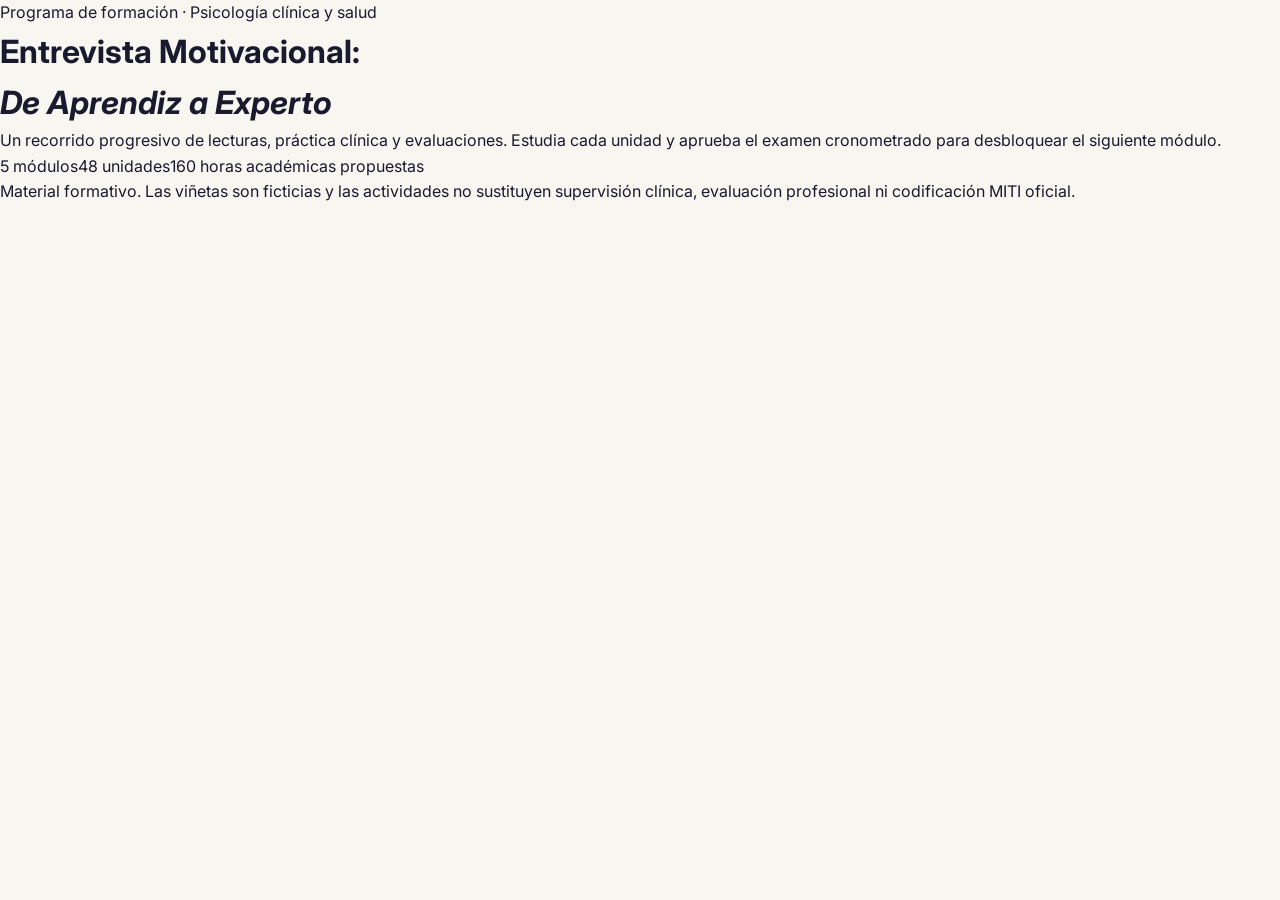
==== commit b124301e: "Build interactive motivational interviewing course: index.html" ====
--- a/index.html
+++ b/index.html
@@ -1,773 +1,26 @@
-<!DOCTYPE html>
+<!doctype html>
 <html lang="es">
 <head>
-<meta charset="UTF-8">
-<meta name="viewport" content="width=device-width, initial-scale=1.0">
-<title>Campus Virtual de Formación en Entrevista Motivacional</title>
-<link rel="stylesheet" href="css/styles.css">
+  <meta charset="utf-8">
+  <meta name="viewport" content="width=device-width, initial-scale=1">
+  <meta name="theme-color" content="#1b2b6b">
+  <title>Curso de Entrevista Motivacional | Campus</title>
+  <link rel="stylesheet" href="css/styles.css">
+  <link rel="stylesheet" href="css/course.css">
 </head>
 <body>
-
-<!-- BARRA DE NAVEGACIÓN SUPERIOR INTERACTIVA -->
-<header class="top-nav">
-  <div class="nav-container">
-    <div class="nav-brand">
-      <span class="brand-badge">CAMPUS MINT / EM</span>
-      <span class="brand-title">Entrevista Motivacional</span>
+  <header class="course-hero">
+    <div class="hero-inner">
+      <div class="eyebrow">Programa de formación · Psicología clínica y salud</div>
+      <h1>Entrevista Motivacional:<br><em>De Aprendiz a Experto</em></h1>
+      <p>Un recorrido progresivo de lecturas, práctica clínica y evaluaciones. Estudia cada unidad y aprueba el examen cronometrado para desbloquear el siguiente módulo.</p>
+      <div class="hero-facts"><span>5 módulos</span><span>48 unidades</span><span>160 horas académicas propuestas</span></div>
     </div>
-    <nav class="nav-tabs">
-      <a href="#separatas" class="nav-tab active" data-tab="separatas">📖 Separatas de Lectura</a>
-      <a href="#simulator" class="nav-tab" data-tab="simulator">🩺 Clínica Virtual (Simulador)</a>
-      <a href="#lab" class="nav-tab" data-tab="lab">🔬 Laboratorio DARN-CAT / OARS</a>
-      <a href="#timeline" class="nav-tab" data-tab="timeline">🏛️ Historia (1982–2023)</a>
-      <a href="#program" class="nav-tab" data-tab="program">📚 Programa Curricular</a>
-      <a href="#eval" class="nav-tab" data-tab="eval">📋 Rúbrica MITI y Referencias</a>
-    </nav>
-  </div>
-  <div class="progress-strip">
-    <div class="progress-strip-inner">
-      <span id="progress-separatas-count">0 de 6 separatas leídas</span>
-      <div class="progress-bar-container">
-        <div id="progress-bar-fill" class="progress-bar-fill"></div>
-      </div>
-      <span>Curso Interactivo con Respaldo Académico APA</span>
-    </div>
-  </div>
-</header>
-
-<!-- HERO PRINCIPAL -->
-<header class="hero">
-  <div class="hero-content">
-    <div class="hero-eyebrow">Programa de Formación Profesional y Clínica</div>
-    <h1>Entrevista Motivacional: <em>De Aprendiz a Experto</em></h1>
-    <p class="hero-desc">
-      Entorno formativo interactivo basado en la literatura científica de Miller & Rollnick (1983–2023), 
-      investigación psicolingüística de Amrhein (2003) y el sistema estandarizado de fidelidad MITI 4.2.1.
-    </p>
-    <div class="hero-meta">
-      <div class="meta-item">
-        <span class="meta-label">Versión Canónica</span>
-        <span class="meta-value">4.ª Edición (2023) PACE-E</span>
-      </div>
-      <div class="meta-item">
-        <span class="meta-label">Modalidad</span>
-        <span class="meta-value">Lectura Activa + Simulación Clínica</span>
-      </div>
-      <div class="meta-item">
-        <span class="meta-label">Estándar de Fidelidad</span>
-        <span class="meta-value">MITI 4.2.1 (MINT)</span>
-      </div>
-      <div class="meta-item">
-        <span class="meta-label">Rigor Teórico</span>
-        <span class="meta-value">Rogers · Bem · Festinger · Bandura</span>
-      </div>
-    </div>
-  </div>
-</header>
-
-<main class="main-wrapper">
-
-  <!-- SECCIÓN 1: SEPARATAS DE LECTURA ACADÉMICA -->
-  <section id="section-separatas" class="tab-section active">
-    <div class="section-headline">
-      <span class="section-tag">Biblioteca Formativa</span>
-      <h2>Separatas de Lectura y Resúmenes Académicos</h2>
-      <p>Material bibliográfico estructurado con rigor conceptual, casos clínicos documentados y citas en normas APA 7.ª edición. Haz clic en "Leer en Visor" para estudiar sin salir de la plataforma.</p>
-    </div>
-
-    <div class="separatas-grid">
-      <!-- Separatas 0 -->
-      <article class="separata-card">
-        <div>
-          <span class="card-badge">Separatas 0 · Epistemología</span>
-          <h3>Historia, Evolución y Raíces Psicológicas (1982–2023)</h3>
-          <p>De la clínica Hjellestad en Bergen (1982) a la 4.ª edición (2023). Integración teórica de Rogers, Bem (Autopercepción), Festinger (Disonancia) y Bandura (Autoeficacia). Clarificación frente al Modelo Transteórico.</p>
-          <div class="card-highlights">
-            ⏱️ Lectura: 25 min · 📚 14 referencias APA · 🔬 Estudio Amrhein 2003
-          </div>
-        </div>
-        <div class="card-actions">
-          <button class="btn-read-modal" onclick="window.app.openReader('separatas/separata-0-historia-fundamentos.html', 'sep-0')">📖 Leer en Visor</button>
-          <a href="separatas/separata-0-historia-fundamentos.html" target="_blank" class="btn-open-tab">↗ Abrir Pestaña</a>
-        </div>
-      </article>
-
-      <!-- Separatas 1 -->
-      <article class="separata-card">
-        <div>
-          <span class="card-badge">Separatas 1 · Filosofía Clínica</span>
-          <h3>El Espíritu PACE-E y Obstáculos Comunicacionales</h3>
-          <p>Profundización en Asociación, Aceptación, Compasión y Empoderamiento (Empowerment). Deconstrucción del <em>Fixing Reflex</em> y las 6 trampas comunicacionales que dañan la alianza.</p>
-          <div class="card-highlights">
-            ⏱️ Lectura: 20 min · 🎯 De Evocación a Empoderamiento · 🛡️ Trampas
-          </div>
-        </div>
-        <div class="card-actions">
-          <button class="btn-read-modal" onclick="window.app.openReader('separatas/separata-1-espiritu-pace.html', 'sep-1')">📖 Leer en Visor</button>
-          <a href="separatas/separata-1-espiritu-pace.html" target="_blank" class="btn-open-tab">↗ Abrir Pestaña</a>
-        </div>
-      </article>
-
-      <!-- Separatas 2 -->
-      <article class="separata-card">
-        <div>
-          <span class="card-badge">Separatas 2 · Lingüística Aplicada</span>
-          <h3>Habilidades OARS y Psicolingüística DARN-CAT</h3>
-          <p>Formulación de preguntas abiertas, afirmaciones simples vs. complejas (Miller & Moyers, 2021), niveles de escucha reflexiva y discriminación del lenguaje preparatorio (DARN) y de compromiso (CAT).</p>
-          <div class="card-highlights">
-            ⏱️ Lectura: 22 min · 💬 Modelo DARN-CAT · 🔄 Reflejos Complejos
-          </div>
-        </div>
-        <div class="card-actions">
-          <button class="btn-read-modal" onclick="window.app.openReader('separatas/separata-2-oars-darn-cat.html', 'sep-2')">📖 Leer en Visor</button>
-          <a href="separatas/separata-2-oars-darn-cat.html" target="_blank" class="btn-open-tab">↗ Abrir Pestaña</a>
-        </div>
-      </article>
-
-      <!-- Separatas 3 -->
-      <article class="separata-card">
-        <div>
-          <span class="card-badge">Separatas 3 · Proceso Clínico</span>
-          <h3>Las Cuatro Tareas de la EM (Tasks)</h3>
-          <p>Vincular (Engaging), Elegir un Camino (Choosing a Path), Evocar / Sembrar Semillas (Planting Seeds) y Planificar (Planning). Reglas de importancia y confianza, exploración de extremos y valores.</p>
-          <div class="card-highlights">
-            ⏱️ Lectura: 25 min · 🧭 Choosing a Path · 🌱 Planting Seeds
-          </div>
-        </div>
-        <div class="card-actions">
-          <button class="btn-read-modal" onclick="window.app.openReader('separatas/separata-3-cuatro-tareas.html', 'sep-3')">📖 Leer en Visor</button>
-          <a href="separatas/separata-3-cuatro-tareas.html" target="_blank" class="btn-open-tab">↗ Abrir Pestaña</a>
-        </div>
-      </article>
-
-      <!-- Separatas 4 -->
-      <article class="separata-card">
-        <div>
-          <span class="card-badge">Separatas 4 · Evidencia y Contextos</span>
-          <h3>EM en Contextos Clínicos Especializados</h3>
-          <p>Aplicación en trastornos por consumo de sustancias y reducción de daños, manejo de patologías crónicas (diabetes tipo 2, HTA), clientes no voluntarios (justicia penal) y protocolo SBIRT.</p>
-          <div class="card-highlights">
-            ⏱️ Lectura: 25 min · 💊 Salud Crónica · ⚖️ Clientes Mandatados
-          </div>
-        </div>
-        <div class="card-actions">
-          <button class="btn-read-modal" onclick="window.app.openReader('separatas/separata-4-contextos-clinicos.html', 'sep-4')">📖 Leer en Visor</button>
-          <a href="separatas/separata-4-contextos-clinicos.html" target="_blank" class="btn-open-tab">↗ Abrir Pestaña</a>
-        </div>
-      </article>
-
-      <!-- Separatas 5 -->
-      <article class="separata-card">
-        <div>
-          <span class="card-badge">Separatas 5 · Evaluación y Supervisión</span>
-          <h3>Fidelidad Clínica y el Manual MITI 4.2.1</h3>
-          <p>Puntuaciones globales (técnicas y relacionales), conteo de conductas (preguntas, reflejos, EMA/EMNA), umbrales numéricos de competencia MINT y práctica deliberada en supervisión.</p>
-          <div class="card-highlights">
-            ⏱️ Lectura: 25 min · 📊 Rúbricas MITI · 🎓 Formación de Formadores
-          </div>
-        </div>
-        <div class="card-actions">
-          <button class="btn-read-modal" onclick="window.app.openReader('separatas/separata-5-fidelidad-miti.html', 'sep-5')">📖 Leer en Visor</button>
-          <a href="separatas/separata-5-fidelidad-miti.html" target="_blank" class="btn-open-tab">↗ Abrir Pestaña</a>
-        </div>
-      </article>
-    </div>
-  </section>
-
-  <!-- SECCIÓN 2: SIMULADOR CLÍNICO INTERACTIVO -->
-  <section id="section-simulator" class="tab-section">
-    <div class="section-headline">
-      <span class="section-tag">Clínica Virtual</span>
-      <h2>Simulador de Diálogos Clínicos y Toma de Decisiones</h2>
-      <p>Entrénate asumiendo el rol del terapeuta ante viñetas clínicas complejas. Cada intervención elegida se califica en vivo según la rúbrica MITI 4.2.1 y la literatura científica de Miller & Rollnick (2023).</p>
-    </div>
-    <div id="simulator-container"></div>
-  </section>
-
-  <!-- SECCIÓN 3: LABORATORIO DE MICRO-HABILIDADES -->
-  <section id="section-lab" class="tab-section">
-    <div class="section-headline">
-      <span class="section-tag">Práctica Deliberada</span>
-      <h2>Laboratorio de Micro-habilidades (DARN-CAT & OARS)</h2>
-      <p>Ejercicios de discriminación fina: clasifica en tiempo real el discurso de pacientes reales e identifica las formulaciones con verdadero espíritu de Entrevista Motivacional.</p>
-    </div>
-    <div id="laboratory-container"></div>
-  </section>
-
-  <!-- SECCIÓN 4: LÍNEA DE TIEMPO HISTÓRICA -->
-  <section id="section-timeline" class="tab-section">
-    <div class="section-headline">
-      <span class="section-tag">Hitos Científicos</span>
-      <h2>Evolución Histórica y Epistemológica de la EM (1982–2023)</h2>
-      <p>Cuatro décadas de desarrollo desde la práctica clínica de Miller en Noruega hasta la 4.ª edición revisada.</p>
-    </div>
-
-    <div class="timeline-track">
-      <div class="timeline-item">
-        <div class="timeline-node"></div>
-        <div class="timeline-box">
-          <span class="timeline-year">1982 · BERGEN, NORUEGA</span>
-          <h4>La Génesis en la Clínica Hjellestad</h4>
-          <p>William R. Miller, en año sabático trabajando con personas con consumo problemático de alcohol, supervisa a psicólogos noveles. Al explicar por qué no confronta a los pacientes, sistematiza por primera vez el estilo clínico de no confrontación y calidez rogeriana en un borrador mecanografiado de 35 páginas.</p>
-        </div>
-      </div>
-
-      <div class="timeline-item">
-        <div class="timeline-node"></div>
-        <div class="timeline-box">
-          <span class="timeline-year">1983 · PRIMERA PUBLICACIÓN</span>
-          <h4>"Motivational Interviewing with Problem Drinkers"</h4>
-          <p>Miller publica el artículo fundacional en <em>Behavioural Psychotherapy</em> (11(2), 147–172). Se integran formalmente la empatía de Carl Rogers con la psicología social experimental: teoría de la atribución, disonancia cognitiva de Festinger y autoeficacia de Bandura.</p>
-        </div>
-      </div>
-
-      <div class="timeline-item">
-        <div class="timeline-node"></div>
-        <div class="timeline-box">
-          <span class="timeline-year">1989–1991 · COOPERACIÓN INTERNACIONAL</span>
-          <h4>Encuentro con Stephen Rollnick y 1.ª Edición</h4>
-          <p>Miller conoce en Sídney a Stephen Rollnick, quien trabajaba en adicciones y medicina comunitaria en el Reino Unido. Publican juntos en 1991 el primer manual oficial: <em>Motivational Interviewing: Preparing People to Change Addictive Behavior</em> (Guilford Press).</p>
-        </div>
-      </div>
-
-      <div class="timeline-item">
-        <div class="timeline-node"></div>
-        <div class="timeline-box">
-          <span class="timeline-year">1994 · COMUNIDAD CIENTÍFICA</span>
-          <h4>Fundación de la Red MINT</h4>
-          <p>Nace en Albuquerque (Nuevo México) la <em>Motivational Interviewing Network of Trainers</em> (MINT) para garantizar la calidad pedagógica, fidelidad clínica y supervisión internacional de la práctica.</p>
-        </div>
-      </div>
-
-      <div class="timeline-item">
-        <div class="timeline-node"></div>
-        <div class="timeline-box">
-          <span class="timeline-year">2002 · EXPANSIÓN MÉDICA</span>
-          <h4>2.ª Edición: Aplicación General en Salud</h4>
-          <p>Publicación de <em>Motivational Interviewing: Preparing People for Change</em>. La EM se expande a la medicina general, manejo de diabetes, hipertensión, ejercicio físico y adherencia terapéutica.</p>
-        </div>
-      </div>
-
-      <div class="timeline-item">
-        <div class="timeline-node"></div>
-        <div class="timeline-box">
-          <span class="timeline-year">2003 · EVIDENCIA PSICOLINGÜÍSTICA</span>
-          <h4>El Modelo DARN-CAT de Paul Amrhein</h4>
-          <p>Investigación pionera (Amrhein et al., 2003) en el <em>Journal of Consulting and Clinical Psychology</em> demuestra que el patrón y fuerza del lenguaje de compromiso intra-sesión predice la abstinencia meses después.</p>
-        </div>
-      </div>
-
-      <div class="timeline-item">
-        <div class="timeline-node"></div>
-        <div class="timeline-box">
-          <span class="timeline-year">2012 · REESTRUCTURACIÓN METODOLÓGICA</span>
-          <h4>3.ª Edición: Los Cuatro Procesos y PACE</h4>
-          <p>Se introducen formalmente los Cuatro Procesos (Vincular, Enfocar, Evocar, Planificar) y el acrónimo del espíritu clínico PACE (Partnership, Acceptance, Compassion, Evocation).</p>
-        </div>
-      </div>
-
-      <div class="timeline-item">
-        <div class="timeline-node"></div>
-        <div class="timeline-box">
-          <span class="timeline-year">2014–2017 · MEDICIÓN DE FIDELIDAD</span>
-          <h4>Sistema MITI 4.2.1 de Evaluación</h4>
-          <p>Moyers, Manuel & Ernst publican el manual estandarizado de codificación psicométrica MITI 4.2.1, estableciendo umbrales objetivos de calidad para la práctica clínica y la supervisión.</p>
-        </div>
-      </div>
-
-      <div class="timeline-item">
-        <div class="timeline-node"></div>
-        <div class="timeline-box">
-          <span class="timeline-year">2023 · NUEVA FRONTERA</span>
-          <h4>4.ª Edición: Helping People Change and Grow</h4>
-          <p>Miller y Rollnick publican la 4.ª edición revisada: se profundiza el espíritu hacia el <strong>Empoderamiento (*Empowerment*)</strong>; los procesos se simplifican a <strong>Tareas (*Tasks*)</strong>; se adopta el <strong>Fixing Reflex</strong>; y se introducen las técnicas de <em>Choosing a Path</em> y <em>Planting Seeds</em>.</p>
-        </div>
-      </div>
-    </div>
-  </section>
-
-  <!-- SECCIÓN 5: PROGRAMA Y MÓDULOS CURRICULARES -->
-  <section id="section-program" class="tab-section">
-    <section class="framework">
-<div class="section-label">Base epistemológica</div>
-<h2>Fundamentos conceptuales del programa</h2>
-<p style="color:var(--graphite);max-width:720px;font-size:14.5px;line-height:1.7">
-    La Entrevista Motivacional (EM) es un método clínico directivo y centrado en la persona para resolver la ambivalencia y fortalecer la motivación intrínseca hacia el cambio. La formación integra el espíritu de la EM, sus cuatro procesos y las habilidades PACE como ejes vertebradores progresivos.
-  </p>
-<div class="pillars">
-<div class="pillar">
-<div class="pillar-num">Pilar 01</div>
-<h4>Espíritu de la EM</h4>
-<p>Asociación, aceptación incondicional, compasión y evocación como actitudes clínicas fundamentales no negociables.</p>
-</div>
-<div class="pillar">
-<div class="pillar-num">Pilar 02</div>
-<h4>Modelo Transteórico</h4>
-<p>Prochaska &amp; DiClemente: fases de cambio como contexto diagnóstico para adaptar la intervención motivacional.</p>
-</div>
-<div class="pillar">
-<div class="pillar-num">Pilar 03</div>
-<h4>Cuatro Procesos EM</h4>
-<p>Vincular, Enfocar, Evocar y Planificar como secuencia clínica con flexibilidad no lineal.</p>
-</div>
-<div class="pillar">
-<div class="pillar-num">Pilar 04</div>
-<h4>Neurociencia del cambio</h4>
-<p>Regulación del cortex prefrontal, activación dopaminérgica y plasticidad motivacional como sustrato del proceso.</p>
-</div>
-<div class="pillar">
-<div class="pillar-num">Pilar 05</div>
-<h4>Fidelidad MITI 4.2</h4>
-<p>Motivational Interviewing Treatment Integrity como estándar de evaluación de competencia clínica observable.</p>
-</div>
-</div>
-</section>
-    <main class="program-body">
-<div class="program-header">
-<div class="section-label">Estructura curricular</div>
-<h2>Cinco módulos de formación progresiva</h2>
-<p>Cada módulo construye sobre el anterior. La transición entre niveles requiere evaluación de competencias certificada mediante codificación MITI.</p>
-</div>
-<!-- M1 -->
-<div class="module m1">
-<div class="module-header">
-<div class="module-badge">M1</div>
-<div class="module-meta">
-<div class="module-level">Nivel: Aprendiz · Fundamentos epistemológicos</div>
-<div class="module-title">Bases Teóricas y Espíritu de la Entrevista Motivacional</div>
-<div class="module-subtitle">Qué es la EM, qué no es, y por qué funciona</div>
-</div>
-<div class="module-stats">
-<div class="stat"><div class="stat-val">32</div><div class="stat-lbl">Horas</div></div>
-<div class="stat"><div class="stat-val">8</div><div class="stat-lbl">Unidades</div></div>
-</div>
-</div>
-<div class="module-body">
-<div class="module-grid">
-<div>
-<div class="col-label">Contenidos del módulo</div>
-<ul class="unit-list">
-<li><span class="unit-num">1.1</span>Historia y desarrollo de la EM: de Drinker Project (1983) a la 3.ª edición (2012). Contexto sociohistórico.</li>
-<li><span class="unit-num">1.2</span>Diferenciación conceptual: EM vs. counseling rogersiano, TCC, terapia de confrontación y psicoeducación directiva.</li>
-<li><span class="unit-num">1.3</span>El espíritu de la EM: PACE (Partnership, Acceptance, Compassion, Evocation). Análisis componencial.</li>
-<li><span class="unit-num">1.4</span>Modelo Transteórico del Cambio: precontemplación, contemplación, preparación, acción, mantenimiento y recaída.</li>
-<li><span class="unit-num">1.5</span>Neurociencia de la motivación: dopamina, sistema de recompensa, cortex prefrontal ventromedial y comportamiento dirigido a metas.</li>
-<li><span class="unit-num">1.6</span>Resistencia y discordancia: definición actualizada (Miller &amp; Rollnick, 2012) y su diferencia con el concepto clásico de "resistencia".</li>
-<li><span class="unit-num">1.7</span>Meta-análisis de eficacia: Lundahl et al. (2010), Hettema et al. (2005) y revisiones Cochrane por área clínica.</li>
-<li><span class="unit-num">1.8</span>Ética en EM: autonomía del paciente, consentimiento informado y límites de la evocación del cambio.</li>
-</ul>
-</div>
-<div>
-<div class="col-label">Competencias a desarrollar</div>
-<ul class="comp-list">
-<li><span class="comp-icon">🧭</span>Distinguir la EM de otras intervenciones psicoterapéuticas con criterios empíricos precisos.</li>
-<li><span class="comp-icon">🧠</span>Explicar el sustrato neurobiológico de la motivación intrínseca y la ambivalencia.</li>
-<li><span class="comp-icon">📊</span>Ubicar al paciente en el estadio de cambio pertinente usando indicadores conductuales y verbales.</li>
-<li><span class="comp-icon">🔬</span>Citar y contextualizar evidencia empírica sobre eficacia de la EM por diagnóstico.</li>
-<li><span class="comp-icon">⚖️</span>Identificar dilemas éticos en el uso de la EM en contextos coercitivos o institucionales.</li>
-</ul>
-<div class="evidence-strip">
-<strong>Base de evidencia clave:</strong> Miller &amp; Rollnick (2012, 3.ª ed.); Lundahl et al. (2010) meta-análisis 119 estudios RCT; Hettema, Steele &amp; Miller (2005) Annual Review of Clinical Psychology.
-          </div>
-</div>
-</div>
-<div class="eval-row">
-<span class="eval-label">Evaluación</span>
-<div class="eval-tags">
-<span class="eval-tag">Examen conceptual escrito</span>
-<span class="eval-tag">Mapa conceptual integrador</span>
-<span class="eval-tag">Análisis de caso en estadio de cambio</span>
-</div>
-</div>
-</div>
-</div>
-<!-- M2 -->
-<div class="module m2">
-<div class="module-header">
-<div class="module-badge">M2</div>
-<div class="module-meta">
-<div class="module-level">Nivel: Iniciado · Habilidades comunicacionales nucleares</div>
-<div class="module-title">Habilidades OARS: La Caja de Herramientas Técnicas</div>
-<div class="module-subtitle">Preguntas abiertas, Afirmaciones, Reflejo y Resúmenes en profundidad clínica</div>
-</div>
-<div class="module-stats">
-<div class="stat"><div class="stat-val">32</div><div class="stat-lbl">Horas</div></div>
-<div class="stat"><div class="stat-val">10</div><div class="stat-lbl">Unidades</div></div>
-</div>
-</div>
-<div class="module-body">
-<div class="module-grid">
-<div>
-<div class="col-label">Contenidos del módulo</div>
-<ul class="unit-list">
-<li><span class="unit-num">2.1</span>Preguntas abiertas: tipología, función estratégica y errores frecuentes. Diferencia entre explorar y interrogar.</li>
-<li><span class="unit-num">2.2</span>Afirmaciones genuinas: distinción de la validación conductual superficial. Construcción basada en fortalezas reales.</li>
-<li><span class="unit-num">2.3</span>Reflejo simple: función especular y riesgo de parroteo. Selección del contenido relevante.</li>
-<li><span class="unit-num">2.4</span>Reflejo complejo: amplificado, de doble cara, de metáfora y parafraseado hipotético. Taxonomía y aplicación.</li>
-<li><span class="unit-num">2.5</span>Resúmenes colectores, de enlace y de transición: cuándo y cómo estructurarlos sin interrumpir el flujo.</li>
-<li><span class="unit-num">2.6</span>Razón de reflejo/pregunta (R:P) como indicador de fidelidad: objetivo ≥ 2:1 en codificación MITI.</li>
-<li><span class="unit-num">2.7</span>Codificación de sesiones con MITI 4.2: entrenamiento en identificación de conductas del terapeuta.</li>
-<li><span class="unit-num">2.8</span>Trampas relacionales: el experto, la etiqueta, el foco prematuro, la confrontación y el dar soluciones.</li>
-<li><span class="unit-num">2.9</span>Rol-play estructurado I: ejercicios dyádicos con retroalimentación diferida por video.</li>
-<li><span class="unit-num">2.10</span>Supervisión entre pares: análisis de fragmentos con rúbrica MITI. Autoevaluación reflexiva.</li>
-</ul>
-</div>
-<div>
-<div class="col-label">Competencias a desarrollar</div>
-<ul class="comp-list">
-<li><span class="comp-icon">🎯</span>Aplicar OARS de forma deliberada y estratégica, no como técnicas mecánicas.</li>
-<li><span class="comp-icon">🔊</span>Formular reflejos complejos en tiempo real que añadan comprensión al contenido del paciente.</li>
-<li><span class="comp-icon">📐</span>Mantener una razón R:P ≥ 2:1 en sesiones simuladas codificadas con MITI.</li>
-<li><span class="comp-icon">🎬</span>Identificar las cinco trampas relacionales en fragmentos de video y proponer correcciones.</li>
-<li><span class="comp-icon">📝</span>Construir resúmenes de transición que enmarquen la ambivalencia sin tomar partido.</li>
-</ul>
-<div class="evidence-strip">
-<strong>Base de evidencia:</strong> Moyers et al. (2009) MITI 3.1; Moyers, Manuel &amp; Ernst (2014) MITI 4.2.1; Miller, Moyers, Ernst &amp; Amrhein (2003) codificación de habilidades terapéuticas.
-          </div>
-</div>
-</div>
-<div class="eval-row">
-<span class="eval-label">Evaluación</span>
-<div class="eval-tags">
-<span class="eval-tag">Sesión grabada 20 min codificada MITI</span>
-<span class="eval-tag">Análisis de fragmentos escritos</span>
-<span class="eval-tag">Rol-play con retroalimentación inmediata</span>
-</div>
-</div>
-</div>
-</div>
-<!-- M3 -->
-<div class="module m3">
-<div class="module-header">
-<div class="module-badge">M3</div>
-<div class="module-meta">
-<div class="module-level">Nivel: Competente · Procesos terapéuticos nucleares</div>
-<div class="module-title">Los Cuatro Procesos EM: Vincular, Enfocar, Evocar y Planificar</div>
-<div class="module-subtitle">Gestión clínica de la ambivalencia, el discurso de cambio y el discurso de sostenimiento</div>
-</div>
-<div class="module-stats">
-<div class="stat"><div class="stat-val">40</div><div class="stat-lbl">Horas</div></div>
-<div class="stat"><div class="stat-val">12</div><div class="stat-lbl">Unidades</div></div>
-</div>
-</div>
-<div class="module-body">
-<div class="module-grid">
-<div>
-<div class="col-label">Contenidos del módulo</div>
-<ul class="unit-list">
-<li><span class="unit-num">3.1</span>Proceso I — Vincular: construcción de alianza terapéutica motivacional. Indicadores de engagement y su evaluación.</li>
-<li><span class="unit-num">3.2</span>Proceso II — Enfocar: definición colaborativa de la dirección. Agenda setting y exploración de múltiples metas.</li>
-<li><span class="unit-num">3.3</span>Proceso III — Evocar: reconocimiento del discurso de cambio (DARN-CAT). Preparatorio vs. movilizador.</li>
-<li><span class="unit-num">3.4</span>Evocación estratégica: preguntas evocadoras, explorar extremos, mirar hacia adelante/atrás, explorar valores.</li>
-<li><span class="unit-num">3.5</span>Discurso de sostenimiento: identificación, respuesta neutral no contingente y redirección sin confrontación.</li>
-<li><span class="unit-num">3.6</span>Ambivalencia: modelo de balanza decisional. Aplicación, riesgos y cuándo no usarla.</li>
-<li><span class="unit-num">3.7</span>Discordancia y respuestas de movimiento: rodar con la resistencia, reformular, amplificar.</li>
-<li><span class="unit-num">3.8</span>Proceso IV — Planificar: señales de preparación para el cambio. Desarrollo del plan de acción colaborativo.</li>
-<li><span class="unit-num">3.9</span>Información y consejo en EM: solicitar permiso, ofrecer menú de opciones, respetar autonomía (EPE).</li>
-<li><span class="unit-num">3.10</span>Consolidación del compromiso: discurso de compromiso (CAT) y su codificación.</li>
-<li><span class="unit-num">3.11</span>Integración proceso–habilidades: fluidez entre procesos en sesión clínica real.</li>
-<li><span class="unit-num">3.12</span>Análisis de sesiones completas grabadas con retroalimentación estructurada MITI + MISC 2.0.</li>
-</ul>
-</div>
-<div>
-<div class="col-label">Competencias a desarrollar</div>
-<ul class="comp-list">
-<li><span class="comp-icon">🔗</span>Conducir el proceso de vinculación con pacientes ambivalentes o con poca conciencia de problema.</li>
-<li><span class="comp-icon">🎯</span>Enfocar la conversación sin directividad explícita, navegando agendas múltiples.</li>
-<li><span class="comp-icon">📡</span>Reconocer y reforzar selectivamente el discurso de cambio DARN-CAT en tiempo real.</li>
-<li><span class="comp-icon">⚡</span>Responder al discurso de sostenimiento sin generar confrontación ni apaciguamiento.</li>
-<li><span class="comp-icon">🗺️</span>Construir un plan de cambio colaborativo que emerja del paciente, no del terapeuta.</li>
-<li><span class="comp-icon">📊</span>Alcanzar umbrales mínimos de competencia MITI: Promedio de Reflejo Complejo ≥ 40%; % EM Adherente ≥ 90%.</li>
-</ul>
-<div class="evidence-strip">
-<strong>Evidencia clave:</strong> Amrhein et al. (2003) relación discurso de compromiso-cambio conductual; Moyers &amp; Martin (2006) MISC 2.0; Rollnick, Miller &amp; Butler (2008) aplicación clínica; Resnicow &amp; McMaster (2012) meta-análisis proceso EM.
-          </div>
-</div>
-</div>
-<div class="eval-row">
-<span class="eval-label">Evaluación</span>
-<div class="eval-tags">
-<span class="eval-tag">Sesión completa 45 min codificada MITI 4.2</span>
-<span class="eval-tag">Identificación DARN-CAT en transcripciones</span>
-<span class="eval-tag">Plan de acción colaborativo documentado</span>
-<span class="eval-tag">Supervisión grupal con video</span>
-</div>
-</div>
-</div>
-</div>
-<!-- M4 -->
-<div class="module m4">
-<div class="module-header">
-<div class="module-badge">M4</div>
-<div class="module-meta">
-<div class="module-level">Nivel: Avanzado · Adaptación clínica y poblaciones específicas</div>
-<div class="module-title">EM en Contextos Clínicos Especializados y Poblaciones Diversas</div>
-<div class="module-subtitle">Adicciones, salud mental severa, conductas de riesgo, adolescentes, pacientes mandados</div>
-</div>
-<div class="module-stats">
-<div class="stat"><div class="stat-val">32</div><div class="stat-lbl">Horas</div></div>
-<div class="stat"><div class="stat-val">10</div><div class="stat-lbl">Unidades</div></div>
-</div>
-</div>
-<div class="module-body">
-<div class="module-grid">
-<div>
-<div class="col-label">Contenidos del módulo</div>
-<ul class="unit-list">
-<li><span class="unit-num">4.1</span>EM en adicciones: alcohol, tabaco, sustancias ilegales y adicciones conductuales. Adaptaciones según sustancia y severidad.</li>
-<li><span class="unit-num">4.2</span>EM y salud mental: depresión, ansiedad y trastornos de personalidad. Riesgos y ajustes del proceso evocador.</li>
-<li><span class="unit-num">4.3</span>EM con pacientes mandados o involuntarios: contextos legales, judiciales e institucionales. Ética y coerción.</li>
-<li><span class="unit-num">4.4</span>EM en adolescentes: adaptaciones comunicacionales, autonomía emergente e impulsividad. FRAMES adaptado.</li>
-<li><span class="unit-num">4.5</span>EM breve (BMI) en entornos de atención primaria: intervención en 15-20 minutos. FRAMES y AUDIT-C.</li>
-<li><span class="unit-num">4.6</span>EM y adherencia en enfermedades crónicas: diabetes, hipertensión, VIH. Integración con manejo de la enfermedad.</li>
-<li><span class="unit-num">4.7</span>EM y diversidad cultural: adaptación de estilo, lenguaje y valores. Competencia cultural en la evocación.</li>
-<li><span class="unit-num">4.8</span>EM integrada (EM+TCC; EM+ACT; EM+prevención de recaídas): modelos combinados basados en evidencia.</li>
-<li><span class="unit-num">4.9</span>EM y suicidio: protocolo de seguridad sin confrontación. Restricciones y derivación responsable.</li>
-<li><span class="unit-num">4.10</span>Prácticas supervisadas en contexto real o simulado de alta fidelidad con retroalimentación MITI.</li>
-</ul>
-</div>
-<div>
-<div class="col-label">Competencias a desarrollar</div>
-<ul class="comp-list">
-<li><span class="comp-icon">🏥</span>Adaptar el proceso EM a diagnósticos específicos sin perder el espíritu ni la fidelidad técnica.</li>
-<li><span class="comp-icon">⚖️</span>Manejar la tensión ética entre autonomía del paciente y contextos de derivación involuntaria.</li>
-<li><span class="comp-icon">🌎</span>Ajustar el estilo comunicacional a variables culturales sin estereotipar ni perder autenticidad.</li>
-<li><span class="comp-icon">🔀</span>Integrar EM con otros marcos terapéuticos (TCC, ACT, Prevención de Recaídas) de forma coherente.</li>
-<li><span class="comp-icon">🚨</span>Aplicar protocolos de seguridad en crisis (suicidio, violencia) desde el espíritu de la EM.</li>
-</ul>
-<div class="evidence-strip">
-<strong>Evidencia clave:</strong> Burke, Arkowitz &amp; Menchola (2003) aplicaciones EM; Naar-King &amp; Suarez (2011) EM con adolescentes; Rollnick, Miller &amp; Butler (2008) entornos sanitarios; Arkowitz et al. (2015) EM en salud mental.
-          </div>
-</div>
-</div>
-<div class="eval-row">
-<span class="eval-label">Evaluación</span>
-<div class="eval-tags">
-<span class="eval-tag">Caso clínico especializado con análisis de proceso</span>
-<span class="eval-tag">Sesión con paciente mandado (simulado) codificada</span>
-<span class="eval-tag">Protocolo de adaptación cultural documentado</span>
-</div>
-</div>
-</div>
-</div>
-<!-- M5 -->
-<div class="module m5">
-<div class="module-header">
-<div class="module-badge">M5</div>
-<div class="module-meta">
-<div class="module-level">Nivel: Experto · Supervisión, enseñanza y desarrollo avanzado</div>
-<div class="module-title">Supervisión, Formación de Formadores y Práctica Experta</div>
-<div class="module-subtitle">Entrenamiento de terapeutas, investigación de proceso y práctica reflexiva avanzada</div>
-</div>
-<div class="module-stats">
-<div class="stat"><div class="stat-val">24</div><div class="stat-lbl">Horas</div></div>
-<div class="stat"><div class="stat-val">8</div><div class="stat-lbl">Unidades</div></div>
-</div>
-</div>
-<div class="module-body">
-<div class="module-grid">
-<div>
-<div class="col-label">Contenidos del módulo</div>
-<ul class="unit-list">
-<li><span class="unit-num">5.1</span>Modelos de supervisión en EM: supervisión individual, grupal y por pares con codificación MITI sistemática.</li>
-<li><span class="unit-num">5.2</span>Feedback formativo eficaz: cómo dar retroalimentación que mejore la práctica sin generar defensividad.</li>
-<li><span class="unit-num">5.3</span>Diseño de talleres de EM: estructura pedagógica, rol-play, demostraciones y consolidación de habilidades.</li>
-<li><span class="unit-num">5.4</span>Drift y erosión de habilidades: investigación sobre el mantenimiento de la fidelidad post-entrenamiento.</li>
-<li><span class="unit-num">5.5</span>Investigación de proceso en EM: MISC 2.0, MITI 4.2, VASES. Métricas y diseños de investigación.</li>
-<li><span class="unit-num">5.6</span>Práctica reflexiva avanzada: autoconciencia del terapeuta, contratransferencia y uso del self.</li>
-<li><span class="unit-num">5.7</span>Implementación institucional de EM: fidelidad a escala, supervisión de supervisores y sistemas de calidad.</li>
-<li><span class="unit-num">5.8</span>Proyecto final integrador: análisis longitudinal de serie de casos propios con informe de desarrollo de competencias.</li>
-</ul>
-</div>
-<div>
-<div class="col-label">Competencias a desarrollar</div>
-<ul class="comp-list">
-<li><span class="comp-icon">🎓</span>Supervisar terapeutas en formación con retroalimentación MITI estructurada y pedagógicamente eficaz.</li>
-<li><span class="comp-icon">🏫</span>Diseñar e impartir talleres de formación en EM con bases en aprendizaje experiencial.</li>
-<li><span class="comp-icon">📈</span>Monitorear y prevenir la erosión de habilidades en equipos clínicos mediante sistemas de fidelidad.</li>
-<li><span class="comp-icon">🔍</span>Diseñar protocolos de investigación de proceso en EM para contextos de práctica clínica real.</li>
-<li><span class="comp-icon">🪞</span>Sostener una práctica clínica reflexiva que integre autoconocimiento, teoría y evidencia.</li>
-</ul>
-<div class="evidence-strip">
-<strong>Evidencia clave:</strong> Miller &amp; Mount (2001) eficacia entrenamiento EM; Schwalbe et al. (2014) revisión sistemática estrategias de formación; Fixsen et al. (2005) ciencia de la implementación; Moyers et al. (2016) drift de habilidades.
-          </div>
-</div>
-</div>
-<div class="eval-row">
-<span class="eval-label">Evaluación</span>
-<div class="eval-tags">
-<span class="eval-tag">Supervisión grabada con terapeuta en formación</span>
-<span class="eval-tag">Diseño de taller de 4h documentado</span>
-<span class="eval-tag">Proyecto integrador longitudinal</span>
-<span class="eval-tag">Portafolio de competencias MITI</span>
-</div>
-</div>
-</div>
-</div>
-</main>
-    <section class="competency-map">
-<div class="section-label" style="color:var(--amber)">Matriz de competencias</div>
-<h2>Perfil del egresado por dominio</h2>
-<p class="intro">Competencias distribuidas en cinco dominios clínicos observables y evaluables con instrumentos estandarizados.</p>
-<div class="comp-matrix">
-<div class="comp-card">
-<h4>⚗️ Conceptual-Epistémico</h4>
-<ul>
-<li>Historia y fundamentos EM</li>
-<li>Modelo transteórico del cambio</li>
-<li>Neurociencia de la motivación</li>
-<li>Meta-análisis de eficacia</li>
-<li>Ética en práctica motivacional</li>
-</ul>
-</div>
-<div class="comp-card">
-<h4>🎙️ Comunicacional-Técnico</h4>
-<ul>
-<li>Dominio OARS en tiempo real</li>
-<li>Reflejo complejo fluido</li>
-<li>Razón R:P ≥ 2:1</li>
-<li>Resúmenes estratégicos</li>
-<li>Eliminación de trampas relacionales</li>
-</ul>
-</div>
-<div class="comp-card">
-<h4>🧭 Proceso Clínico</h4>
-<ul>
-<li>Navegación 4 procesos EM</li>
-<li>Identificación DARN-CAT</li>
-<li>Manejo de discordancia</li>
-<li>Planificación del cambio</li>
-<li>Uso estratégico de EPE</li>
-</ul>
-</div>
-<div class="comp-card">
-<h4>🌐 Adaptativo-Poblacional</h4>
-<ul>
-<li>EM en adicciones</li>
-<li>EM con pacientes involuntarios</li>
-<li>Adaptación cultural</li>
-<li>EM integrada (TCC/ACT/PR)</li>
-<li>Protocolos de crisis</li>
-</ul>
-</div>
-<div class="comp-card">
-<h4>🔬 Supervisión-Investigación</h4>
-<ul>
-<li>Codificación MITI 4.2</li>
-<li>Feedback formativo eficaz</li>
-<li>Diseño de talleres EM</li>
-<li>Prevención de drift</li>
-<li>Investigación de proceso</li>
-</ul>
-</div>
-</div>
-</section>
-  </section>
-
-  <!-- SECCIÓN 6: RÚBRICA MITI Y EVALUACIÓN -->
-  <section id="section-eval" class="tab-section">
-    <section class="eval-section">
-<div class="section-label">Sistema de evaluación y certificación</div>
-<h2>Criterios de aprobación y certificación por módulo</h2>
-<p class="intro">Todos los módulos requieren evidencia de práctica observable. Los módulos 2-5 incluyen evaluación con codificación MITI 4.2 como estándar de fidelidad internacional.</p>
-<table>
-<thead>
-<tr>
-<th>Módulo</th>
-<th>Instrumentos</th>
-<th>Estándar mínimo</th>
-<th>Certificación</th>
-</tr>
-</thead>
-<tbody>
-<tr>
-<td><span class="badge-inline" style="background:var(--m1)">M1</span> Fundamentos</td>
-<td>Examen escrito + Análisis de caso</td>
-<td>70% prueba escrita + Mapa conceptual aprobado</td>
-<td>Certificado Nivel Aprendiz</td>
-</tr>
-<tr>
-<td><span class="badge-inline" style="background:var(--m2)">M2</span> OARS</td>
-<td>Sesión grabada + MITI 4.2 + Rol-play</td>
-<td>R:P ≥ 1.5:1 · % Preguntas Abiertas ≥ 50% · Reflejos complejos ≥ 30%</td>
-<td>Certificado Nivel Iniciado</td>
-</tr>
-<tr>
-<td><span class="badge-inline" style="background:var(--m3)">M3</span> Procesos</td>
-<td>Sesión 45 min + MITI 4.2 + DARN-CAT</td>
-<td>R:P ≥ 2:1 · % Reflejo Complejo ≥ 40% · % EM Adherente ≥ 90% · Global ≥ 3.5/5</td>
-<td>Certificado Nivel Competente</td>
-</tr>
-<tr>
-<td><span class="badge-inline" style="background:var(--m4)">M4</span> Contextos</td>
-<td>Caso especializado + Sesión con paciente mandado</td>
-<td>MITI Umbral Competencia + Análisis clínico aprobado por supervisor</td>
-<td>Certificado Nivel Avanzado</td>
-</tr>
-<tr>
-<td><span class="badge-inline" style="background:var(--m5)">M5</span> Supervisión</td>
-<td>Supervisión grabada + Portafolio + Proyecto integrador</td>
-<td>Portafolio con 3 casos longitudinales + Taller diseñado + Supervisión evaluada</td>
-<td>Certificado EXPERTO en EM</td>
-</tr>
-</tbody>
-</table>
-</section>
-    <section class="biblio">
-<h2>Bibliografía fundamental y de referencia</h2>
-<div class="biblio-grid">
-<div>
-<div class="biblio-cat">Textos fundacionales</div>
-<div class="biblio-item"><strong>Miller, W.R. &amp; Rollnick, S. (2012)</strong> Motivational Interviewing: Helping People Change (3.ª ed.). Guilford Press. <em>[Texto base del programa]</em></div>
-<div class="biblio-item"><strong>Rollnick, S., Miller, W.R. &amp; Butler, C.C. (2008)</strong> Motivational Interviewing in Health Care. Guilford Press.</div>
-<div class="biblio-item"><strong>Miller, W.R. &amp; Rollnick, S. (1991)</strong> Motivational Interviewing: Preparing People to Change Addictive Behavior. Guilford Press.</div>
-</div>
-<div>
-<div class="biblio-cat">Investigación y proceso</div>
-<div class="biblio-item"><strong>Lundahl et al. (2010)</strong> A Meta-Analysis of Motivational Interviewing: Twenty-Five Years of Empirical Studies. Research on Social Work Practice, 20(2), 137-160.</div>
-<div class="biblio-item"><strong>Amrhein et al. (2003)</strong> Client commitment language during Motivational Interviewing predicts drug use outcomes. J. Consulting &amp; Clinical Psychology, 71(5), 862-878.</div>
-<div class="biblio-item"><strong>Hettema, J., Steele, J. &amp; Miller, W.R. (2005)</strong> Motivational Interviewing. Annual Review of Clinical Psychology, 1, 91-111.</div>
-</div>
-<div>
-<div class="biblio-cat">Instrumentos de fidelidad</div>
-<div class="biblio-item"><strong>Moyers, T.B., Manuel, J.K. &amp; Ernst, D. (2014)</strong> Motivational Interviewing Treatment Integrity Coding Manual 4.2.1. Unpublished manual. University of New Mexico.</div>
-<div class="biblio-item"><strong>Moyers, T.B. &amp; Martin, T. (2006)</strong> Therapist influence on client language during motivational interviewing sessions. J. Substance Abuse Treatment, 30(3), 245-251.</div>
-</div>
-<div>
-<div class="biblio-cat">Poblaciones y aplicaciones</div>
-<div class="biblio-item"><strong>Arkowitz, H., Miller, W.R. &amp; Rollnick, S. (Eds.) (2015)</strong> Motivational Interviewing in the Treatment of Psychological Problems (2.ª ed.). Guilford Press.</div>
-<div class="biblio-item"><strong>Naar-King, S. &amp; Suarez, M. (2011)</strong> Motivational Interviewing with Adolescents and Young Adults. Guilford Press.</div>
-<div class="biblio-item"><strong>Burke, B.L., Arkowitz, H. &amp; Menchola, M. (2003)</strong> The efficacy of motivational interviewing: A meta-analysis. J. Consulting and Clinical Psychology, 71(5), 843-861.</div>
-</div>
-</div>
-</section>
-  </section>
-
-</main>
-
-<footer>
-  Programa académico basado en evidencia · <span>Entrevista Motivacional: De Aprendiz a Experto</span> · Estándares MINT &amp; MITI 4.2 · 160 horas académicas
-</footer>
-
-<!-- VISOR MODAL DE LECTURA DE SEPARATAS -->
-<div id="reading-modal" class="modal-overlay">
-  <div class="modal-card">
-    <div class="modal-header">
-      <h3 id="modal-title">Visor Académico de Separatas</h3>
-      <button id="close-modal-btn" class="modal-close-btn" title="Cerrar visor">✕</button>
-    </div>
-    <div class="modal-body">
-      <iframe id="modal-iframe" src="" title="Lectura de separata"></iframe>
-    </div>
-  </div>
-</div>
-
-<!-- SCRIPTS DE COMPONENTES INTERACTIVOS -->
-<script src="js/data/cases-data.js"></script>
-<script src="js/data/drills-data.js"></script>
-<script src="js/components/simulator.js"></script>
-<script src="js/components/drills.js"></script>
-<script src="js/app.js"></script>
-
+  </header>
+  <main id="app" class="course-shell" aria-live="polite"></main>
+  <footer class="course-footer">Material formativo. Las viñetas son ficticias y las actividades no sustituyen supervisión clínica, evaluación profesional ni codificación MITI oficial.</footer>
+  <script src="js/data/curriculum-data.js"></script>
+  <script src="js/components/exams.js"></script>
+  <script src="js/app.js"></script>
 </body>
 </html>
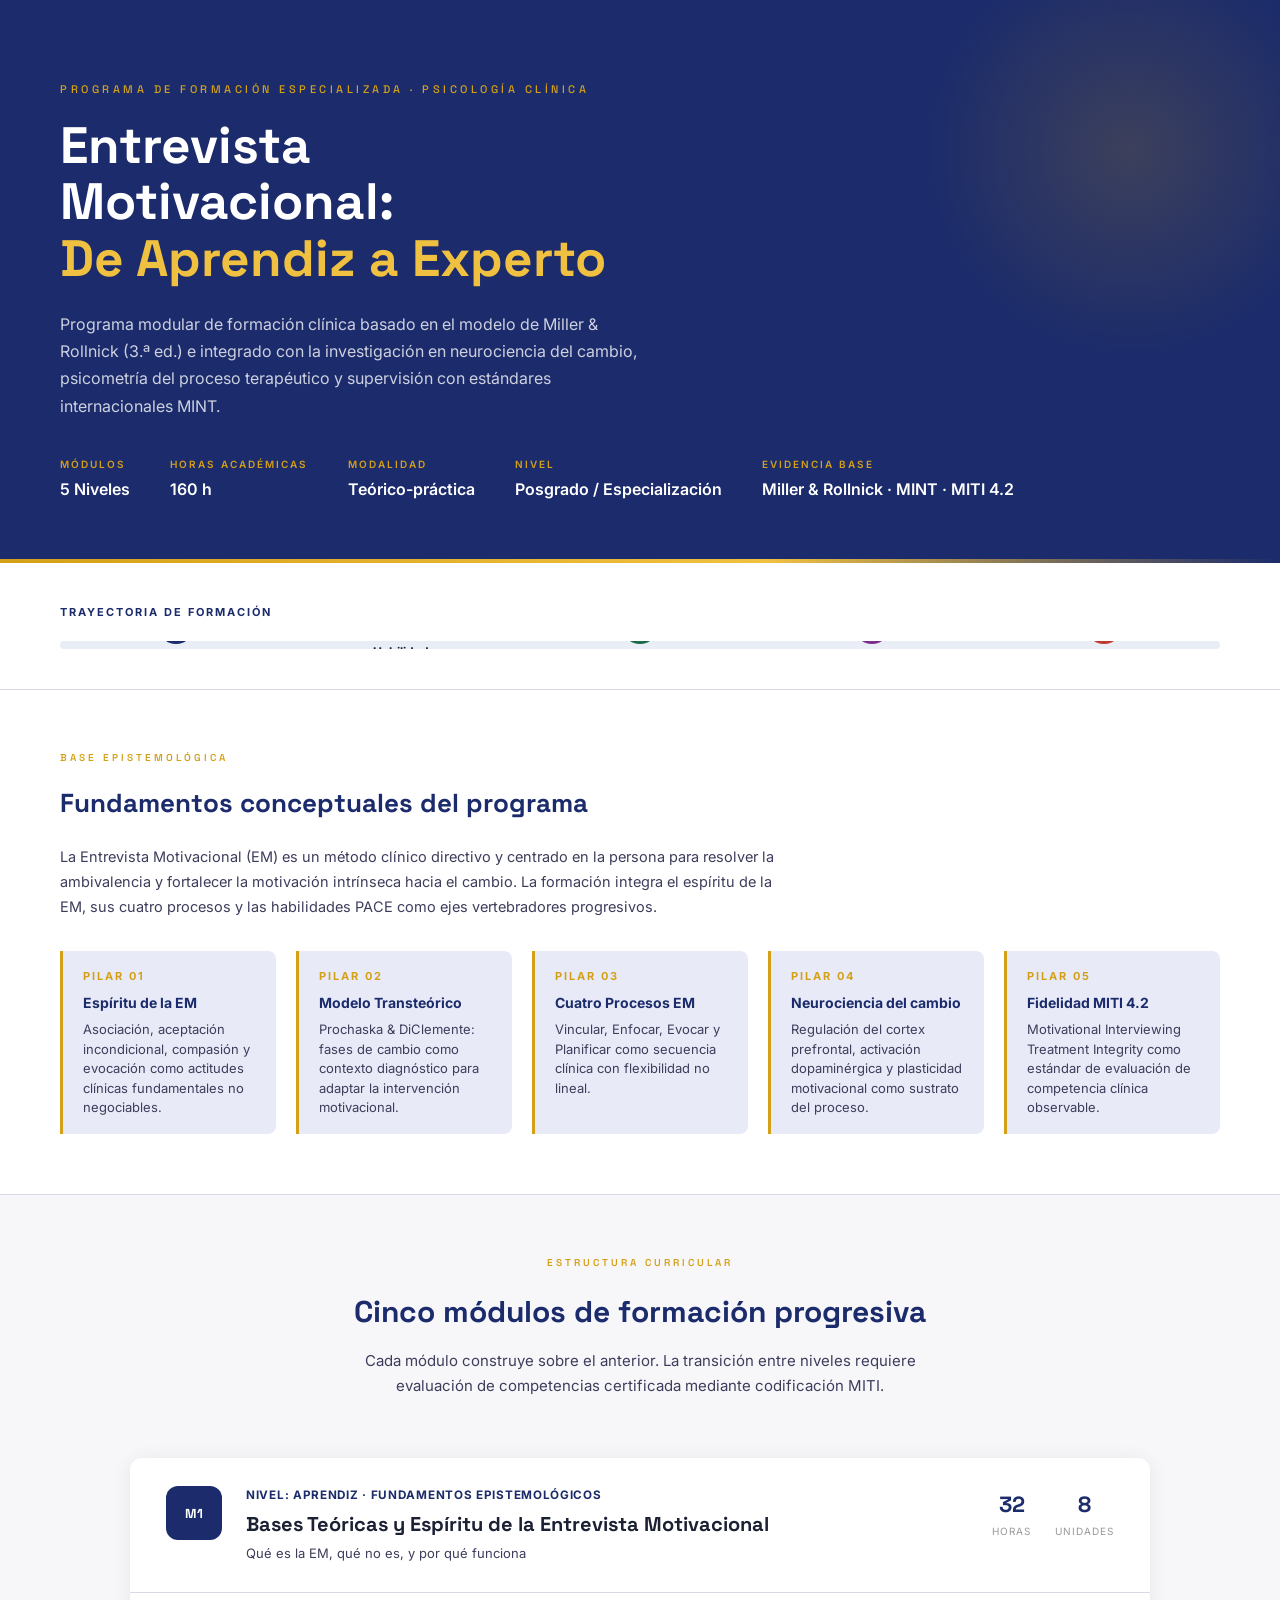
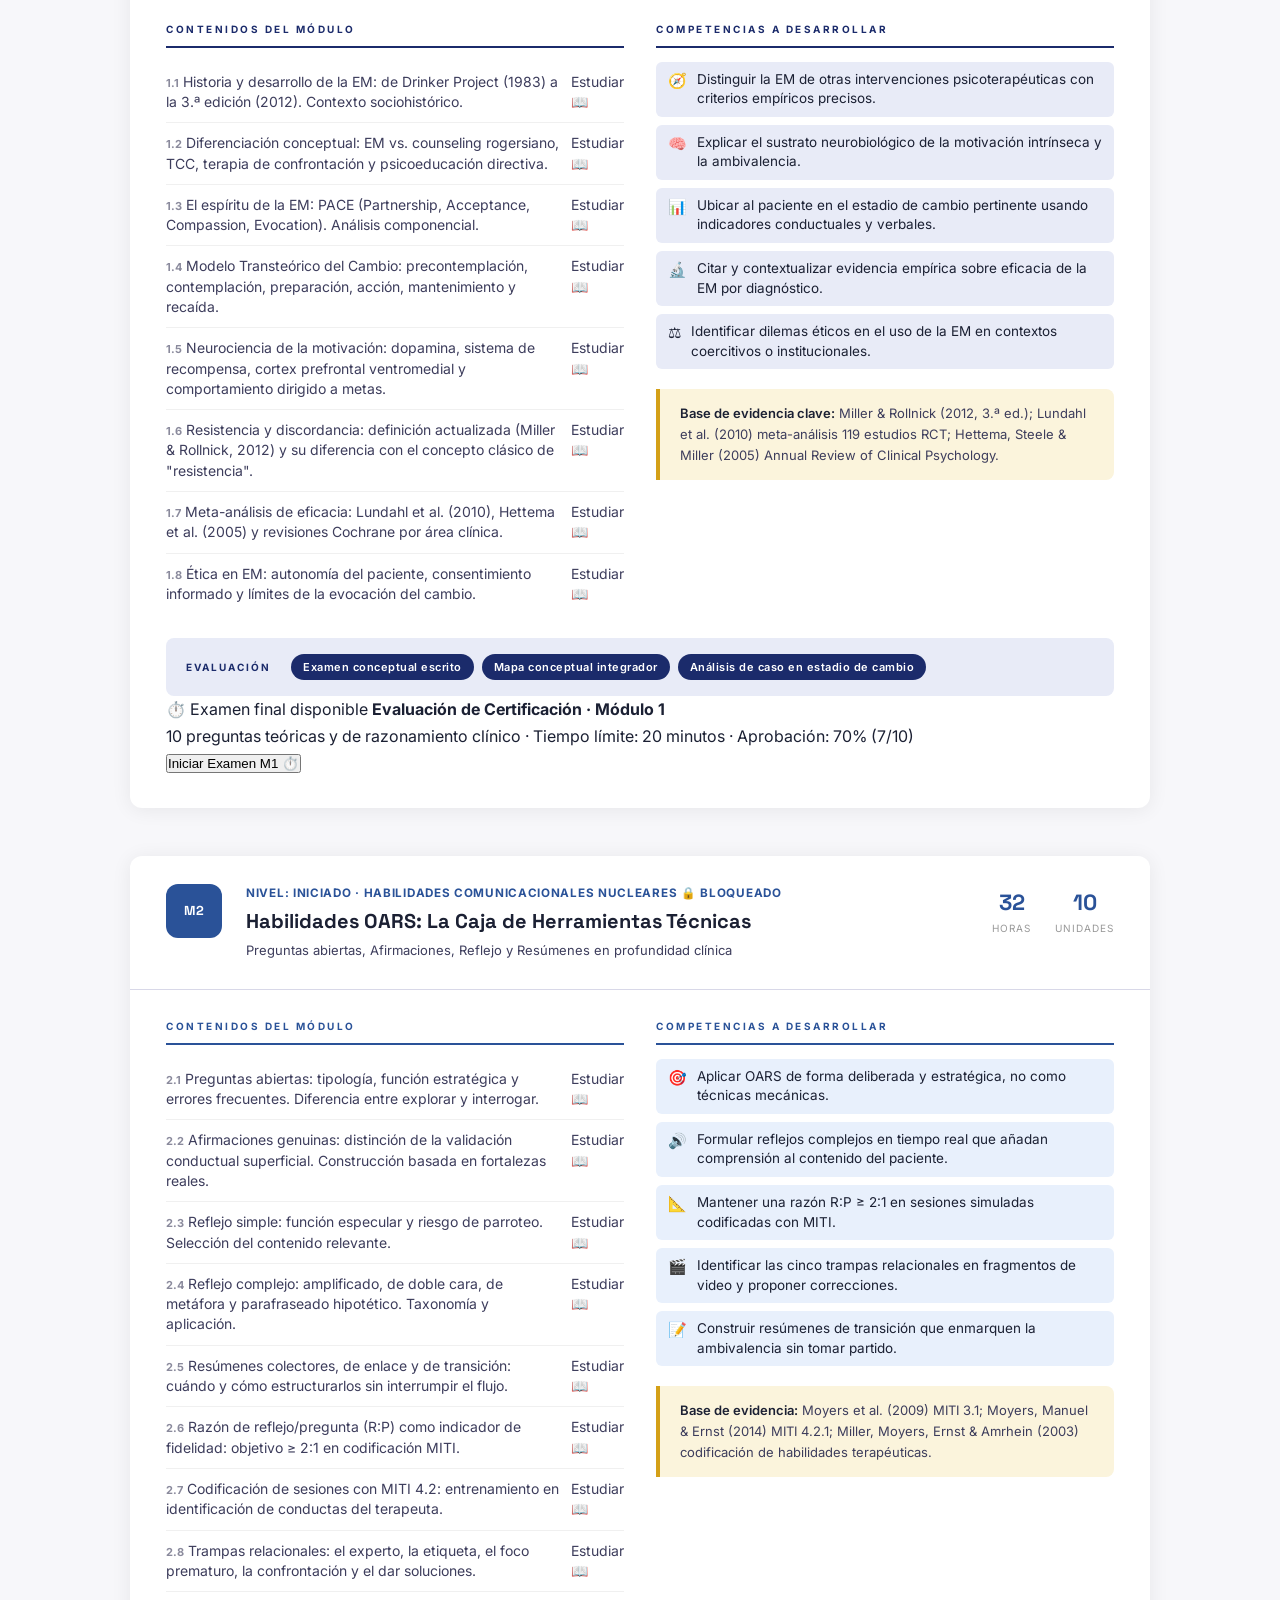
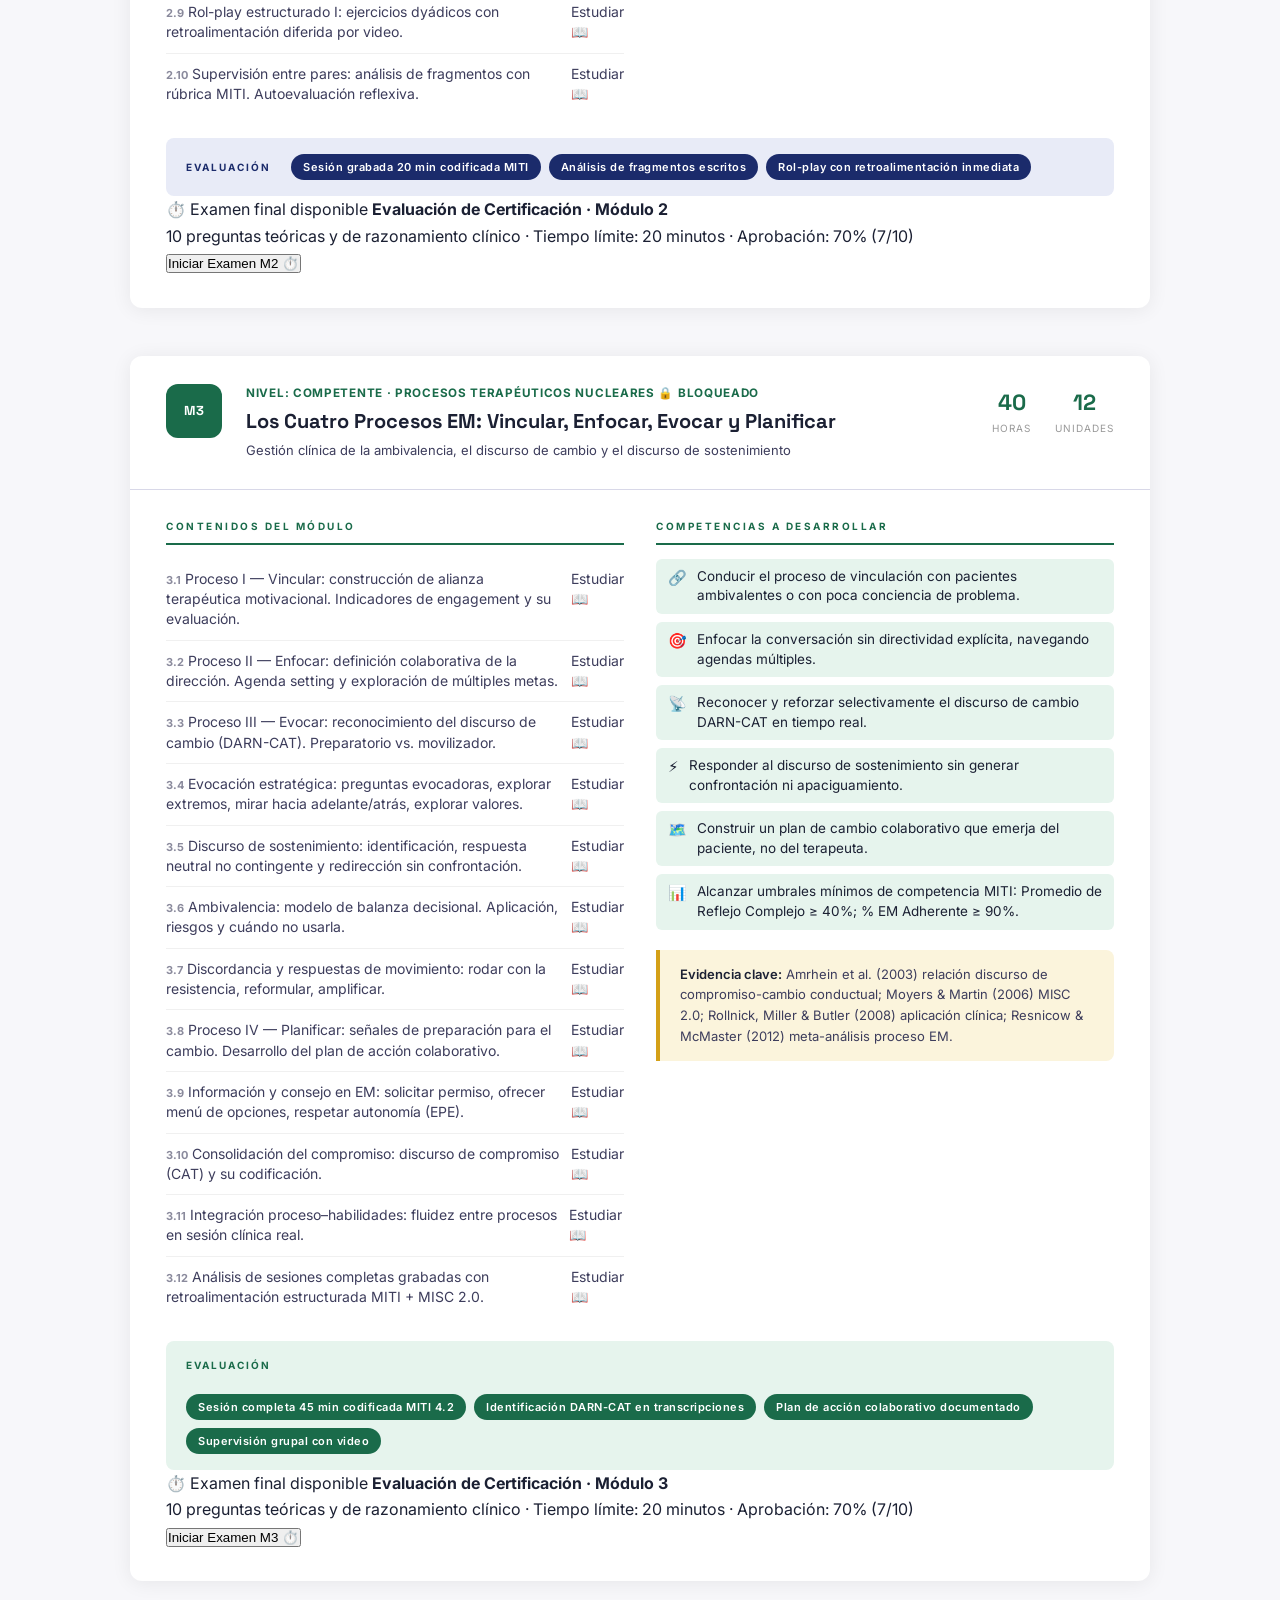
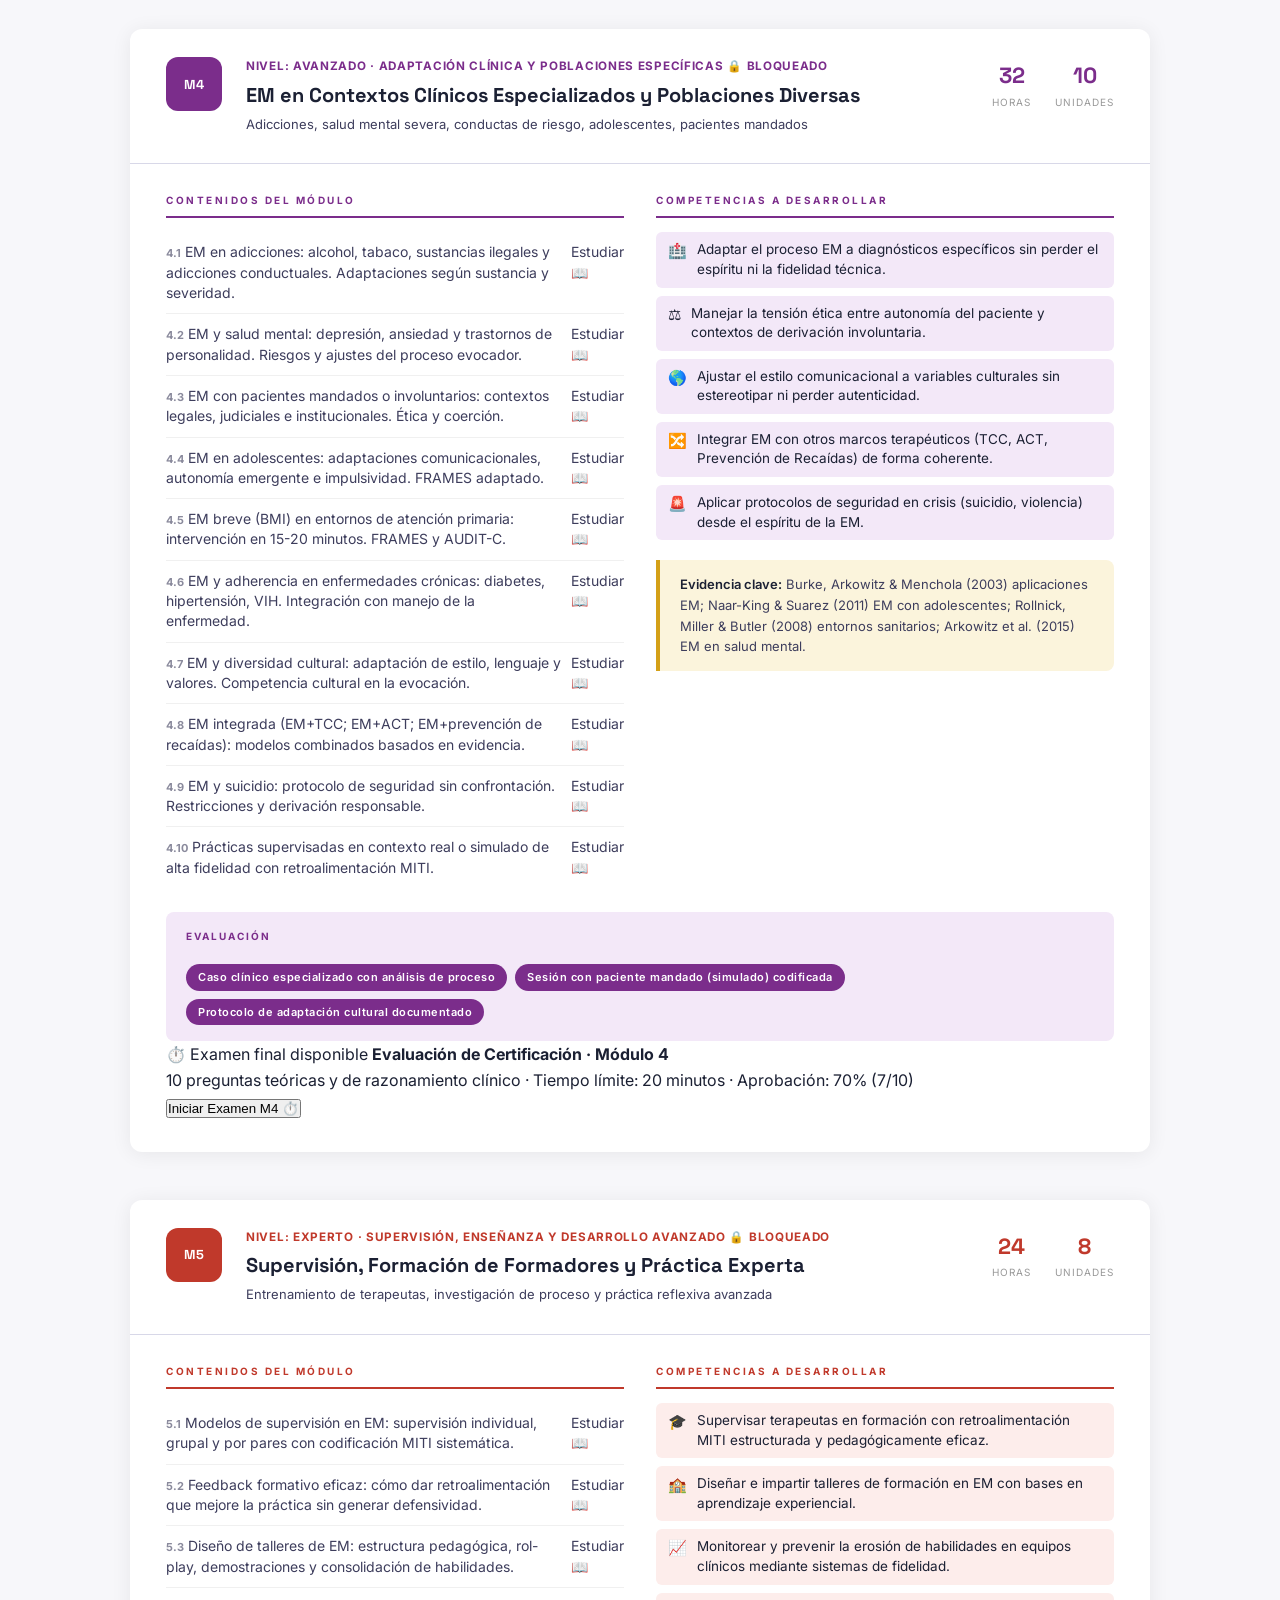
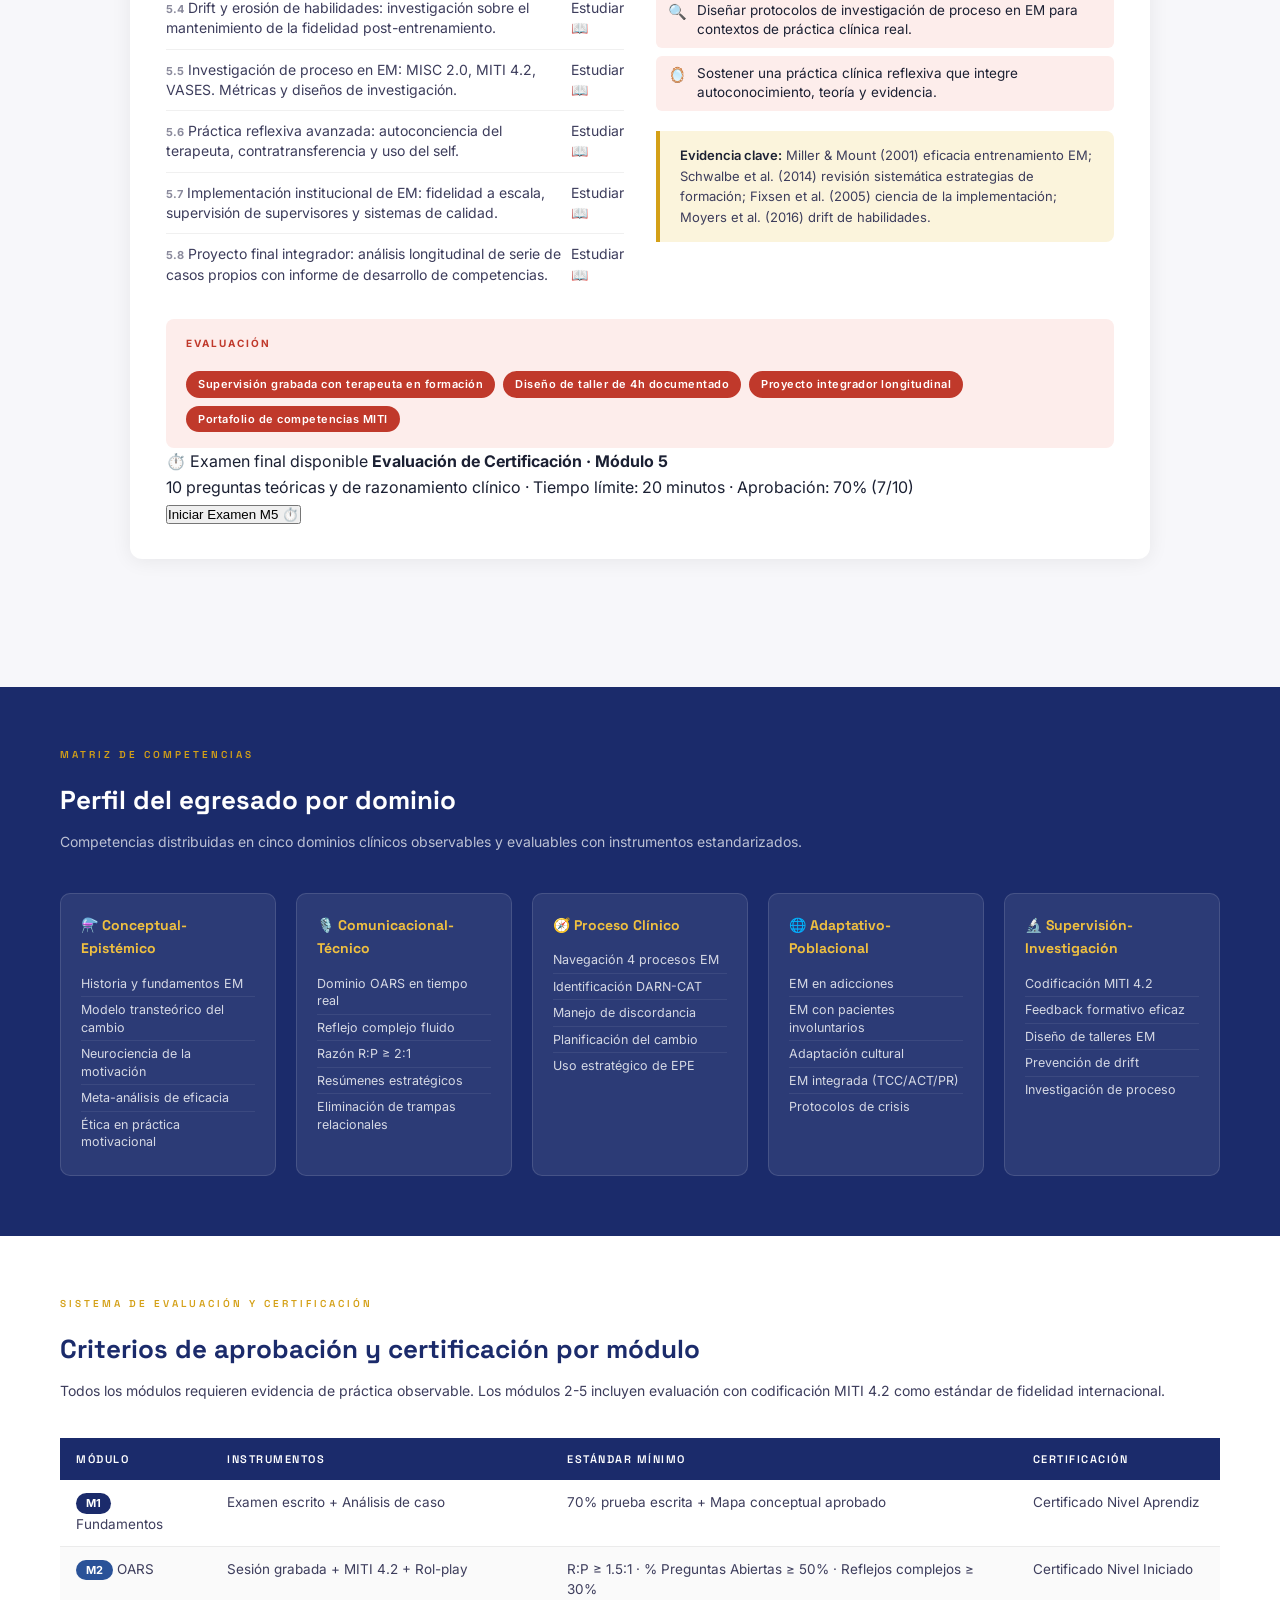
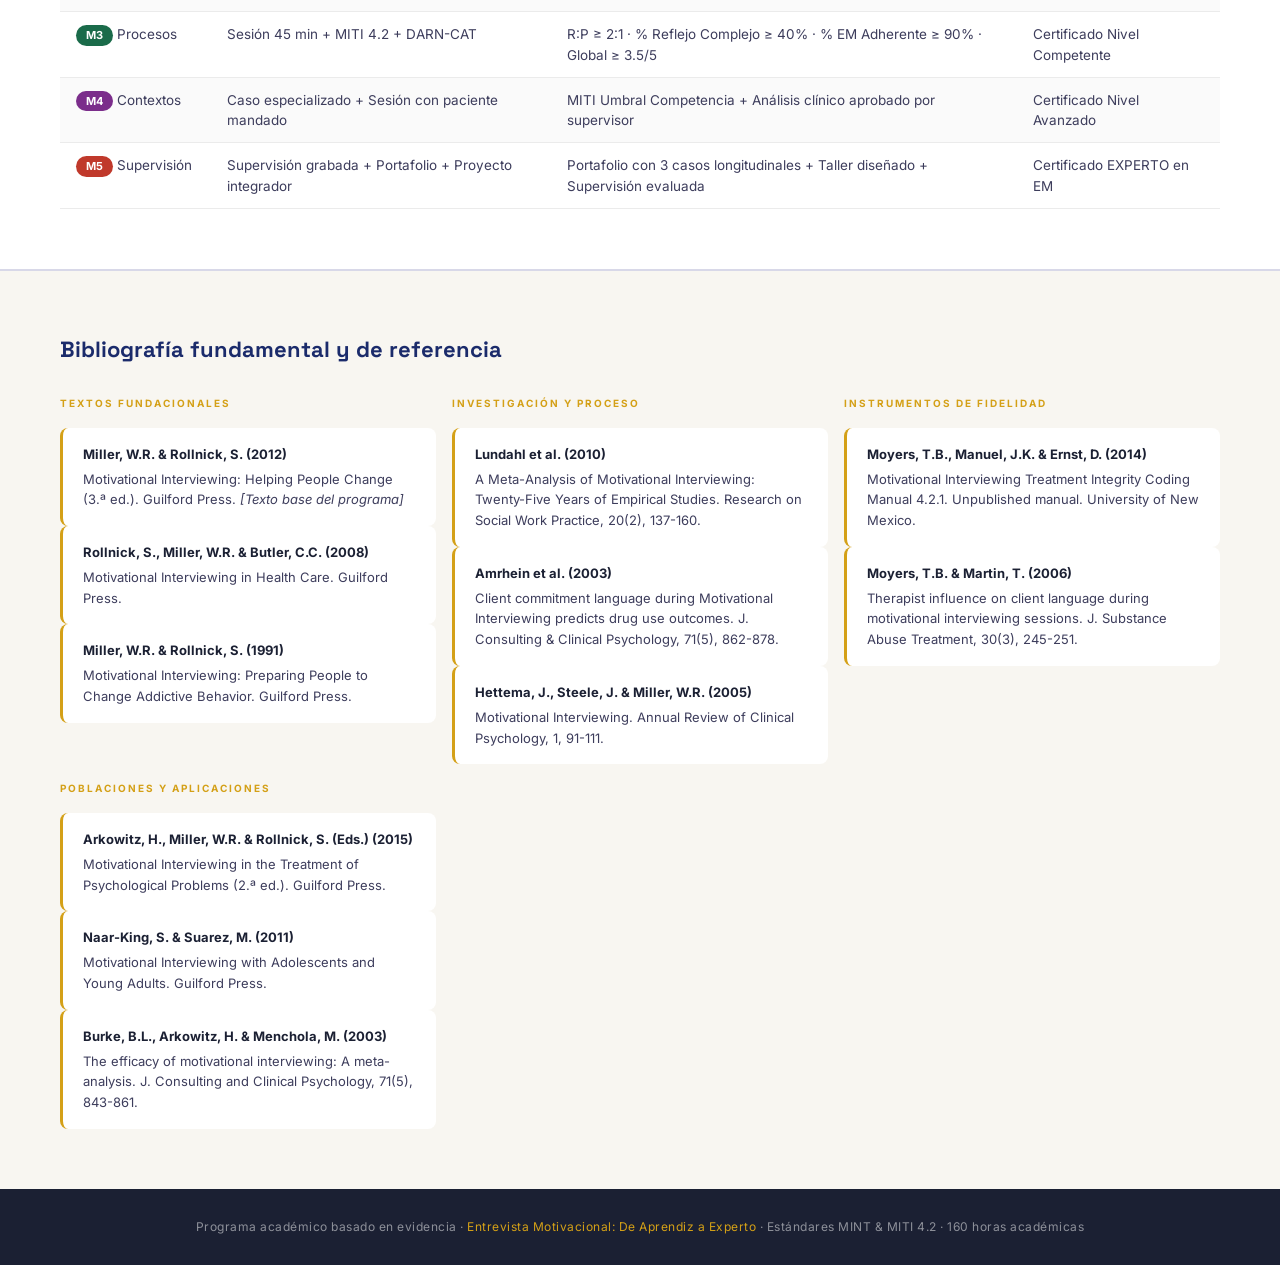
==== commit d08f76e8: "feat: restaurar diseño original completo e incorporar lecturas modales y examenes con candado" ====
--- a/index.html
+++ b/index.html
@@ -1,26 +1,1504 @@
-<!doctype html>
+<!DOCTYPE html>
 <html lang="es">
 <head>
-  <meta charset="utf-8">
-  <meta name="viewport" content="width=device-width, initial-scale=1">
-  <meta name="theme-color" content="#1b2b6b">
-  <title>Curso de Entrevista Motivacional | Campus</title>
-  <link rel="stylesheet" href="css/styles.css">
-  <link rel="stylesheet" href="css/course.css">
+<meta charset="UTF-8">
+<meta name="viewport" content="width=device-width, initial-scale=1.0">
+<title>Programa de Formación en Entrevista Motivacional</title>
+<style>
+  @import url('https://fonts.googleapis.com/css2?family=Inter:wght@300;400;500;600;700&family=Space+Grotesk:wght@400;500;700&display=swap');
+
+  :root {
+    --cobalt: #1B2B6B;
+    --cobalt-light: #2A3F8F;
+    --cobalt-pale: #E8EBF7;
+    --amber: #D4A017;
+    --amber-light: #F0C040;
+    --amber-pale: #FBF4DC;
+    --ink: #1A1A2E;
+    --graphite: #3D3D5C;
+    --mist: #F8F6F1;
+    --white: #FFFFFF;
+    --border: #D8D8E8;
+    --m1: #1B2B6B;
+    --m2: #2A5298;
+    --m3: #1A6B4A;
+    --m4: #7B2D8B;
+    --m5: #C0392B;
+  }
+
+  * { margin: 0; padding: 0; box-sizing: border-box; }
+
+  body {
+    font-family: 'Inter', sans-serif;
+    background: var(--mist);
+    color: var(--ink);
+    line-height: 1.6;
+  }
+
+  /* HERO */
+  .hero {
+    background: var(--cobalt);
+    color: white;
+    padding: 80px 60px 60px;
+    position: relative;
+    overflow: hidden;
+  }
+  .hero::before {
+    content: '';
+    position: absolute;
+    top: -60px; right: -60px;
+    width: 420px; height: 420px;
+    border-radius: 50%;
+    background: radial-gradient(circle, rgba(212,160,23,0.18) 0%, transparent 70%);
+  }
+  .hero::after {
+    content: '';
+    position: absolute;
+    bottom: 0; left: 0;
+    width: 100%; height: 4px;
+    background: linear-gradient(90deg, var(--amber) 0%, var(--amber-light) 60%, transparent 100%);
+  }
+  .hero-eyebrow {
+    font-family: 'Space Grotesk', sans-serif;
+    font-size: 11px;
+    letter-spacing: 3.5px;
+    text-transform: uppercase;
+    color: var(--amber);
+    margin-bottom: 20px;
+    font-weight: 500;
+  }
+  .hero h1 {
+    font-family: 'Space Grotesk', sans-serif;
+    font-size: clamp(28px, 4vw, 52px);
+    font-weight: 700;
+    line-height: 1.1;
+    max-width: 700px;
+    margin-bottom: 24px;
+  }
+  .hero h1 em {
+    font-style: normal;
+    color: var(--amber-light);
+  }
+  .hero-desc {
+    font-size: 16px;
+    color: rgba(255,255,255,0.78);
+    max-width: 580px;
+    line-height: 1.7;
+    margin-bottom: 36px;
+  }
+  .hero-meta {
+    display: flex;
+    gap: 40px;
+    flex-wrap: wrap;
+  }
+  .meta-item {
+    display: flex;
+    flex-direction: column;
+    gap: 4px;
+  }
+  .meta-label {
+    font-size: 10px;
+    letter-spacing: 2px;
+    text-transform: uppercase;
+    color: var(--amber);
+    font-weight: 600;
+  }
+  .meta-value {
+    font-size: 16px;
+    font-weight: 600;
+    color: white;
+  }
+
+  /* MARCO TEÓRICO */
+  .framework {
+    background: white;
+    padding: 60px;
+    border-bottom: 1px solid var(--border);
+  }
+  .section-label {
+    font-family: 'Space Grotesk', sans-serif;
+    font-size: 10px;
+    letter-spacing: 3px;
+    text-transform: uppercase;
+    color: var(--amber);
+    font-weight: 600;
+    margin-bottom: 16px;
+  }
+  .framework h2 {
+    font-family: 'Space Grotesk', sans-serif;
+    font-size: 26px;
+    font-weight: 700;
+    color: var(--cobalt);
+    margin-bottom: 20px;
+  }
+  .pillars {
+    display: grid;
+    grid-template-columns: repeat(auto-fit, minmax(200px, 1fr));
+    gap: 20px;
+    margin-top: 32px;
+  }
+  .pillar {
+    border-left: 3px solid var(--amber);
+    padding: 16px 20px;
+    background: var(--cobalt-pale);
+    border-radius: 0 8px 8px 0;
+  }
+  .pillar-num {
+    font-size: 11px;
+    letter-spacing: 2px;
+    color: var(--amber);
+    font-weight: 700;
+    text-transform: uppercase;
+    margin-bottom: 6px;
+  }
+  .pillar h4 {
+    font-size: 14px;
+    font-weight: 700;
+    color: var(--cobalt);
+    margin-bottom: 6px;
+  }
+  .pillar p {
+    font-size: 13px;
+    color: var(--graphite);
+    line-height: 1.5;
+  }
+
+  /* ESTRUCTURA MODULAR */
+  .program-body {
+    max-width: 1100px;
+    margin: 0 auto;
+    padding: 60px 40px;
+  }
+
+  .program-header {
+    text-align: center;
+    margin-bottom: 60px;
+  }
+  .program-header h2 {
+    font-family: 'Space Grotesk', sans-serif;
+    font-size: 30px;
+    font-weight: 700;
+    color: var(--cobalt);
+    margin-bottom: 12px;
+  }
+  .program-header p {
+    color: var(--graphite);
+    font-size: 15px;
+    max-width: 560px;
+    margin: 0 auto;
+  }
+
+  /* MÓDULO CARDS */
+  .module {
+    margin-bottom: 48px;
+    border-radius: 12px;
+    overflow: hidden;
+    box-shadow: 0 2px 20px rgba(0,0,0,0.07);
+    background: white;
+    position: relative;
+  }
+
+  .module-header {
+    padding: 28px 36px;
+    display: flex;
+    align-items: flex-start;
+    gap: 24px;
+    cursor: pointer;
+    transition: background 0.2s;
+  }
+  .module-header:hover { background: rgba(0,0,0,0.02); }
+
+  .module-badge {
+    min-width: 56px; height: 56px;
+    border-radius: 12px;
+    display: flex; align-items: center; justify-content: center;
+    font-family: 'Space Grotesk', sans-serif;
+    font-size: 13px;
+    font-weight: 700;
+    color: white;
+    letter-spacing: 0.5px;
+    flex-shrink: 0;
+  }
+
+  .module-meta { flex: 1; }
+  .module-level {
+    font-size: 10px;
+    letter-spacing: 3px;
+    text-transform: uppercase;
+    font-weight: 700;
+    margin-bottom: 6px;
+  }
+  .module-title {
+    font-family: 'Space Grotesk', sans-serif;
+    font-size: 20px;
+    font-weight: 700;
+    color: var(--ink);
+    margin-bottom: 6px;
+    line-height: 1.25;
+  }
+  .module-subtitle {
+    font-size: 13px;
+    color: var(--graphite);
+  }
+  .module-stats {
+    display: flex;
+    gap: 24px;
+    flex-shrink: 0;
+    align-items: center;
+  }
+  .stat { text-align: center; }
+  .stat-val {
+    font-family: 'Space Grotesk', sans-serif;
+    font-size: 22px;
+    font-weight: 700;
+  }
+  .stat-lbl {
+    font-size: 10px;
+    color: #999;
+    letter-spacing: 1px;
+    text-transform: uppercase;
+  }
+
+  .module-body {
+    padding: 0 36px 32px;
+    border-top: 1px solid var(--border);
+  }
+
+  .module-grid {
+    display: grid;
+    grid-template-columns: 1fr 1fr;
+    gap: 32px;
+    margin-top: 28px;
+  }
+
+  .col-label {
+    font-size: 10px;
+    letter-spacing: 2.5px;
+    text-transform: uppercase;
+    font-weight: 700;
+    margin-bottom: 14px;
+    padding-bottom: 8px;
+    border-bottom: 2px solid;
+  }
+
+  .unit-list { list-style: none; }
+  .unit-list li {
+    padding: 10px 0;
+    border-bottom: 1px solid #F0F0F0;
+    font-size: 14px;
+    color: var(--graphite);
+    display: flex;
+    gap: 10px;
+    align-items: flex-start;
+    line-height: 1.45;
+  }
+  .unit-list li:last-child { border-bottom: none; }
+  .unit-num {
+    font-size: 11px;
+    font-weight: 700;
+    min-width: 22px;
+    padding-top: 1px;
+    opacity: 0.6;
+  }
+
+  .comp-list { list-style: none; }
+  .comp-list li {
+    padding: 8px 12px;
+    margin-bottom: 8px;
+    border-radius: 6px;
+    font-size: 13.5px;
+    line-height: 1.45;
+    display: flex;
+    gap: 10px;
+    align-items: flex-start;
+  }
+  .comp-icon { font-size: 15px; flex-shrink: 0; }
+
+  .eval-row {
+    margin-top: 24px;
+    padding: 16px 20px;
+    border-radius: 8px;
+    background: var(--cobalt-pale);
+    display: flex;
+    gap: 20px;
+    flex-wrap: wrap;
+    align-items: center;
+  }
+  .eval-label {
+    font-size: 10px;
+    letter-spacing: 2px;
+    text-transform: uppercase;
+    font-weight: 700;
+    color: var(--cobalt);
+    flex-shrink: 0;
+  }
+  .eval-tags {
+    display: flex;
+    gap: 8px;
+    flex-wrap: wrap;
+  }
+  .eval-tag {
+    background: var(--cobalt);
+    color: white;
+    font-size: 11px;
+    font-weight: 600;
+    padding: 4px 12px;
+    border-radius: 20px;
+    letter-spacing: 0.5px;
+  }
+
+  /* COLORES POR MÓDULO */
+  .m1 .module-badge { background: var(--m1); }
+  .m1 .module-level { color: var(--m1); }
+  .m1 .stat-val { color: var(--m1); }
+  .m1 .col-label { border-color: var(--m1); color: var(--m1); }
+  .m1 .comp-list li { background: #E8EBF7; }
+
+  .m2 .module-badge { background: var(--m2); }
+  .m2 .module-level { color: var(--m2); }
+  .m2 .stat-val { color: var(--m2); }
+  .m2 .col-label { border-color: var(--m2); color: var(--m2); }
+  .m2 .comp-list li { background: #E8F0FC; }
+
+  .m3 .module-badge { background: var(--m3); }
+  .m3 .module-level { color: var(--m3); }
+  .m3 .stat-val { color: var(--m3); }
+  .m3 .col-label { border-color: var(--m3); color: var(--m3); }
+  .m3 .comp-list li { background: #E6F4ED; }
+  .m3 .eval-row { background: #E6F4ED; }
+  .m3 .eval-label { color: var(--m3); }
+  .m3 .eval-tag { background: var(--m3); }
+
+  .m4 .module-badge { background: var(--m4); }
+  .m4 .module-level { color: var(--m4); }
+  .m4 .stat-val { color: var(--m4); }
+  .m4 .col-label { border-color: var(--m4); color: var(--m4); }
+  .m4 .comp-list li { background: #F3E8F8; }
+  .m4 .eval-row { background: #F3E8F8; }
+  .m4 .eval-label { color: var(--m4); }
+  .m4 .eval-tag { background: var(--m4); }
+
+  .m5 .module-badge { background: var(--m5); }
+  .m5 .module-level { color: var(--m5); }
+  .m5 .stat-val { color: var(--m5); }
+  .m5 .col-label { border-color: var(--m5); color: var(--m5); }
+  .m5 .comp-list li { background: #FDEDEB; }
+  .m5 .eval-row { background: #FDEDEB; }
+  .m5 .eval-label { color: var(--m5); }
+  .m5 .eval-tag { background: var(--m5); }
+
+  /* EVIDENCIA */
+  .evidence-strip {
+    background: var(--amber-pale);
+    border-left: 4px solid var(--amber);
+    padding: 14px 20px;
+    border-radius: 0 8px 8px 0;
+    margin-top: 20px;
+    font-size: 13px;
+    color: var(--graphite);
+    line-height: 1.6;
+  }
+  .evidence-strip strong {
+    color: var(--ink);
+    font-weight: 600;
+  }
+
+  /* MAPA DE COMPETENCIAS */
+  .competency-map {
+    background: var(--cobalt);
+    color: white;
+    padding: 60px;
+    margin-top: 20px;
+  }
+  .competency-map h2 {
+    font-family: 'Space Grotesk', sans-serif;
+    font-size: 26px;
+    margin-bottom: 8px;
+  }
+  .competency-map .intro {
+    color: rgba(255,255,255,0.7);
+    font-size: 14px;
+    margin-bottom: 40px;
+  }
+  .comp-matrix {
+    display: grid;
+    grid-template-columns: repeat(auto-fit, minmax(200px, 1fr));
+    gap: 20px;
+  }
+  .comp-card {
+    background: rgba(255,255,255,0.08);
+    border: 1px solid rgba(255,255,255,0.12);
+    border-radius: 10px;
+    padding: 20px;
+    transition: background 0.2s;
+  }
+  .comp-card:hover { background: rgba(255,255,255,0.13); }
+  .comp-card h4 {
+    font-family: 'Space Grotesk', sans-serif;
+    font-size: 14px;
+    font-weight: 700;
+    color: var(--amber-light);
+    margin-bottom: 10px;
+  }
+  .comp-card ul { list-style: none; }
+  .comp-card ul li {
+    font-size: 12.5px;
+    color: rgba(255,255,255,0.8);
+    padding: 4px 0;
+    border-bottom: 1px solid rgba(255,255,255,0.07);
+    line-height: 1.4;
+  }
+  .comp-card ul li:last-child { border-bottom: none; }
+
+  /* TABLA EVALUACIÓN */
+  .eval-section {
+    background: white;
+    padding: 60px;
+  }
+  .eval-section h2 {
+    font-family: 'Space Grotesk', sans-serif;
+    font-size: 26px;
+    color: var(--cobalt);
+    margin-bottom: 8px;
+  }
+  .eval-section .intro {
+    color: var(--graphite);
+    font-size: 14px;
+    margin-bottom: 36px;
+  }
+  table {
+    width: 100%;
+    border-collapse: collapse;
+    font-size: 13.5px;
+  }
+  th {
+    background: var(--cobalt);
+    color: white;
+    text-align: left;
+    padding: 12px 16px;
+    font-family: 'Space Grotesk', sans-serif;
+    font-size: 11px;
+    letter-spacing: 1.5px;
+    text-transform: uppercase;
+    font-weight: 600;
+  }
+  td {
+    padding: 12px 16px;
+    border-bottom: 1px solid #EBEBEB;
+    vertical-align: top;
+    color: var(--graphite);
+    line-height: 1.5;
+  }
+  tr:nth-child(even) td { background: #FAFAFA; }
+  .badge-inline {
+    display: inline-block;
+    padding: 2px 10px;
+    border-radius: 20px;
+    font-size: 11px;
+    font-weight: 700;
+    color: white;
+  }
+
+  /* BIBLIOGRAFÍA */
+  .biblio {
+    padding: 60px;
+    background: var(--mist);
+    border-top: 2px solid var(--border);
+  }
+  .biblio h2 {
+    font-family: 'Space Grotesk', sans-serif;
+    font-size: 22px;
+    color: var(--cobalt);
+    margin-bottom: 28px;
+  }
+  .biblio-grid {
+    display: grid;
+    grid-template-columns: repeat(auto-fit, minmax(280px, 1fr));
+    gap: 16px;
+  }
+  .biblio-item {
+    background: white;
+    border-radius: 8px;
+    padding: 16px 20px;
+    border-left: 3px solid var(--amber);
+    font-size: 13px;
+    line-height: 1.6;
+    color: var(--graphite);
+  }
+  .biblio-item strong { color: var(--ink); display: block; margin-bottom: 4px; }
+  .biblio-cat {
+    font-size: 10px;
+    letter-spacing: 2px;
+    text-transform: uppercase;
+    color: var(--amber);
+    font-weight: 700;
+    margin-bottom: 16px;
+  }
+
+  /* FOOTER */
+  footer {
+    background: var(--ink);
+    color: rgba(255,255,255,0.5);
+    text-align: center;
+    padding: 28px;
+    font-size: 12px;
+    letter-spacing: 0.5px;
+  }
+  footer span { color: var(--amber); }
+
+  /* PROGRESS BAR */
+  .progress-container {
+    background: white;
+    padding: 40px 60px;
+    border-bottom: 1px solid var(--border);
+  }
+  .progress-label {
+    font-size: 11px;
+    letter-spacing: 2px;
+    text-transform: uppercase;
+    font-weight: 700;
+    color: var(--cobalt);
+    margin-bottom: 20px;
+  }
+  .progress-track {
+    display: flex;
+    align-items: center;
+    gap: 0;
+  }
+  .prog-node {
+    display: flex;
+    flex-direction: column;
+    align-items: center;
+    flex: 1;
+    position: relative;
+  }
+  .prog-dot {
+    width: 36px; height: 36px;
+    border-radius: 50%;
+    color: white;
+    font-family: 'Space Grotesk', sans-serif;
+    font-size: 13px;
+    font-weight: 700;
+    display: flex; align-items: center; justify-content: center;
+    position: relative;
+    z-index: 1;
+  }
+  .prog-line {
+    position: absolute;
+    top: 18px; left: 50%;
+    width: 100%; height: 3px;
+    z-index: 0;
+  }
+  .prog-text {
+    font-size: 11px;
+    text-align: center;
+    margin-top: 8px;
+    line-height: 1.3;
+    color: var(--graphite);
+    max-width: 100px;
+  }
+  .prog-text strong {
+    display: block;
+    color: var(--ink);
+    font-size: 12px;
+  }
+
+  @media (max-width: 768px) {
+    .hero { padding: 48px 24px 40px; }
+    .framework, .competency-map, .eval-section, .biblio { padding: 40px 24px; }
+    .program-body { padding: 40px 20px; }
+    .module-header { flex-wrap: wrap; padding: 20px 20px; }
+    .module-body { padding: 0 20px 24px; }
+    .module-grid { grid-template-columns: 1fr; }
+    .module-stats { display: none; }
+    .progress-container { padding: 32px 24px; }
+    .prog-text { display: none; }
+  }
+
+  @media print {
+    .module-body { display: block !important; }
+  }
+</style>
+<link rel="stylesheet" href="css/course.css">
+<base target="_blank">
 </head>
 <body>
-  <header class="course-hero">
-    <div class="hero-inner">
-      <div class="eyebrow">Programa de formación · Psicología clínica y salud</div>
-      <h1>Entrevista Motivacional:<br><em>De Aprendiz a Experto</em></h1>
-      <p>Un recorrido progresivo de lecturas, práctica clínica y evaluaciones. Estudia cada unidad y aprueba el examen cronometrado para desbloquear el siguiente módulo.</p>
-      <div class="hero-facts"><span>5 módulos</span><span>48 unidades</span><span>160 horas académicas propuestas</span></div>
-    </div>
-  </header>
-  <main id="app" class="course-shell" aria-live="polite"></main>
-  <footer class="course-footer">Material formativo. Las viñetas son ficticias y las actividades no sustituyen supervisión clínica, evaluación profesional ni codificación MITI oficial.</footer>
-  <script src="js/data/curriculum-data.js"></script>
-  <script src="js/components/exams.js"></script>
-  <script src="js/app.js"></script>
-</body>
-</html>
+
+<!-- HERO -->
+<header class="hero">
+  <div class="hero-eyebrow">Programa de Formación Especializada · Psicología Clínica</div>
+  <h1>Entrevista<br>Motivacional:<br><em>De Aprendiz a Experto</em></h1>
+  <p class="hero-desc">Programa modular de formación clínica basado en el modelo de Miller &amp; Rollnick (3.ª ed.) e integrado con la investigación en neurociencia del cambio, psicometría del proceso terapéutico y supervisión con estándares internacionales MINT.</p>
+  <div class="hero-meta">
+    <div class="meta-item">
+      <span class="meta-label">Módulos</span>
+      <span class="meta-value">5 Niveles</span>
+    </div>
+    <div class="meta-item">
+      <span class="meta-label">Horas académicas</span>
+      <span class="meta-value">160 h</span>
+    </div>
+    <div class="meta-item">
+      <span class="meta-label">Modalidad</span>
+      <span class="meta-value">Teórico-práctica</span>
+    </div>
+    <div class="meta-item">
+      <span class="meta-label">Nivel</span>
+      <span class="meta-value">Posgrado / Especialización</span>
+    </div>
+    <div class="meta-item">
+      <span class="meta-label">Evidencia base</span>
+      <span class="meta-value">Miller &amp; Rollnick · MINT · MITI 4.2</span>
+    </div>
+  </div>
+</header>
+
+<!-- PROGRESO VISUAL -->
+<div class="progress-container">
+  <div class="progress-label">Trayectoria de formación</div>
+  <div class="progress-track">
+    <div class="prog-node">
+      <div class="prog-dot" style="background:var(--m1)">M1</div>
+      <div class="prog-line" style="background:linear-gradient(90deg,var(--m1),var(--m2))"></div>
+      <div class="prog-text"><strong>Fundamentos</strong>Aprendiz</div>
+    </div>
+    <div class="prog-node">
+      <div class="prog-dot" style="background:var(--m2)">M2</div>
+      <div class="prog-line" style="background:linear-gradient(90deg,var(--m2),var(--m3))"></div>
+      <div class="prog-text"><strong>Habilidades PACE</strong>Iniciado</div>
+    </div>
+    <div class="prog-node">
+      <div class="prog-dot" style="background:var(--m3)">M3</div>
+      <div class="prog-line" style="background:linear-gradient(90deg,var(--m3),var(--m4))"></div>
+      <div class="prog-text"><strong>Proceso EM</strong>Competente</div>
+    </div>
+    <div class="prog-node">
+      <div class="prog-dot" style="background:var(--m4)">M4</div>
+      <div class="prog-line" style="background:linear-gradient(90deg,var(--m4),var(--m5))"></div>
+      <div class="prog-text"><strong>Poblaciones</strong>Avanzado</div>
+    </div>
+    <div class="prog-node">
+      <div class="prog-dot" style="background:var(--m5)">M5</div>
+      <div class="prog-line" style="background:transparent"></div>
+      <div class="prog-text"><strong>Supervisión</strong>Experto</div>
+    </div>
+  </div>
+</div>
+
+<!-- MARCO TEÓRICO -->
+<section class="framework">
+  <div class="section-label">Base epistemológica</div>
+  <h2>Fundamentos conceptuales del programa</h2>
+  <p style="color:var(--graphite);max-width:720px;font-size:14.5px;line-height:1.7">
+    La Entrevista Motivacional (EM) es un método clínico directivo y centrado en la persona para resolver la ambivalencia y fortalecer la motivación intrínseca hacia el cambio. La formación integra el espíritu de la EM, sus cuatro procesos y las habilidades PACE como ejes vertebradores progresivos.
+  </p>
+  <div class="pillars">
+    <div class="pillar">
+      <div class="pillar-num">Pilar 01</div>
+      <h4>Espíritu de la EM</h4>
+      <p>Asociación, aceptación incondicional, compasión y evocación como actitudes clínicas fundamentales no negociables.</p>
+    </div>
+    <div class="pillar">
+      <div class="pillar-num">Pilar 02</div>
+      <h4>Modelo Transteórico</h4>
+      <p>Prochaska &amp; DiClemente: fases de cambio como contexto diagnóstico para adaptar la intervención motivacional.</p>
+    </div>
+    <div class="pillar">
+      <div class="pillar-num">Pilar 03</div>
+      <h4>Cuatro Procesos EM</h4>
+      <p>Vincular, Enfocar, Evocar y Planificar como secuencia clínica con flexibilidad no lineal.</p>
+    </div>
+    <div class="pillar">
+      <div class="pillar-num">Pilar 04</div>
+      <h4>Neurociencia del cambio</h4>
+      <p>Regulación del cortex prefrontal, activación dopaminérgica y plasticidad motivacional como sustrato del proceso.</p>
+    </div>
+    <div class="pillar">
+      <div class="pillar-num">Pilar 05</div>
+      <h4>Fidelidad MITI 4.2</h4>
+      <p>Motivational Interviewing Treatment Integrity como estándar de evaluación de competencia clínica observable.</p>
+    </div>
+  </div>
+</section>
+
+<!-- MÓDULOS -->
+<main class="program-body">
+  <div class="program-header">
+    <div class="section-label">Estructura curricular</div>
+    <h2>Cinco módulos de formación progresiva</h2>
+    <p>Cada módulo construye sobre el anterior. La transición entre niveles requiere evaluación de competencias certificada mediante codificación MITI.</p>
+  </div>
+
+  <!-- M1 -->
+  <div class="module m1" id="module-card-m1">
+    <div class="module-header">
+      <div class="module-badge">M1</div>
+      <div class="module-meta">
+        <div class="module-level">Nivel: Aprendiz · Fundamentos epistemológicos</div>
+        <div class="module-title">Bases Teóricas y Espíritu de la Entrevista Motivacional</div>
+        <div class="module-subtitle">Qué es la EM, qué no es, y por qué funciona</div>
+      </div>
+      <div class="module-stats">
+        <div class="stat"><div class="stat-val">32</div><div class="stat-lbl">Horas</div></div>
+        <div class="stat"><div class="stat-val">8</div><div class="stat-lbl">Unidades</div></div>
+      </div>
+    </div>
+    <div class="module-body">
+      <div class="module-grid">
+        <div>
+          <div class="col-label">Contenidos del módulo</div>
+          <ul class="unit-list">
+            <li class="unit-item" data-unit-id="1.1" onclick="window.openUnitModal('1.1')" role="button" tabindex="0">
+              <div class="unit-item-content">
+                <span class="unit-num">1.1</span>
+                <span class="unit-text">Historia y desarrollo de la EM: de Drinker Project (1983) a la 3.ª edición (2012). Contexto sociohistórico.</span>
+              </div>
+              <span class="unit-action-badge">Estudiar 📖</span>
+            </li>
+            <li class="unit-item" data-unit-id="1.2" onclick="window.openUnitModal('1.2')" role="button" tabindex="0">
+              <div class="unit-item-content">
+                <span class="unit-num">1.2</span>
+                <span class="unit-text">Diferenciación conceptual: EM vs. counseling rogersiano, TCC, terapia de confrontación y psicoeducación directiva.</span>
+              </div>
+              <span class="unit-action-badge">Estudiar 📖</span>
+            </li>
+            <li class="unit-item" data-unit-id="1.3" onclick="window.openUnitModal('1.3')" role="button" tabindex="0">
+              <div class="unit-item-content">
+                <span class="unit-num">1.3</span>
+                <span class="unit-text">El espíritu de la EM: PACE (Partnership, Acceptance, Compassion, Evocation). Análisis componencial.</span>
+              </div>
+              <span class="unit-action-badge">Estudiar 📖</span>
+            </li>
+            <li class="unit-item" data-unit-id="1.4" onclick="window.openUnitModal('1.4')" role="button" tabindex="0">
+              <div class="unit-item-content">
+                <span class="unit-num">1.4</span>
+                <span class="unit-text">Modelo Transteórico del Cambio: precontemplación, contemplación, preparación, acción, mantenimiento y recaída.</span>
+              </div>
+              <span class="unit-action-badge">Estudiar 📖</span>
+            </li>
+            <li class="unit-item" data-unit-id="1.5" onclick="window.openUnitModal('1.5')" role="button" tabindex="0">
+              <div class="unit-item-content">
+                <span class="unit-num">1.5</span>
+                <span class="unit-text">Neurociencia de la motivación: dopamina, sistema de recompensa, cortex prefrontal ventromedial y comportamiento dirigido a metas.</span>
+              </div>
+              <span class="unit-action-badge">Estudiar 📖</span>
+            </li>
+            <li class="unit-item" data-unit-id="1.6" onclick="window.openUnitModal('1.6')" role="button" tabindex="0">
+              <div class="unit-item-content">
+                <span class="unit-num">1.6</span>
+                <span class="unit-text">Resistencia y discordancia: definición actualizada (Miller &amp; Rollnick, 2012) y su diferencia con el concepto clásico de "resistencia".</span>
+              </div>
+              <span class="unit-action-badge">Estudiar 📖</span>
+            </li>
+            <li class="unit-item" data-unit-id="1.7" onclick="window.openUnitModal('1.7')" role="button" tabindex="0">
+              <div class="unit-item-content">
+                <span class="unit-num">1.7</span>
+                <span class="unit-text">Meta-análisis de eficacia: Lundahl et al. (2010), Hettema et al. (2005) y revisiones Cochrane por área clínica.</span>
+              </div>
+              <span class="unit-action-badge">Estudiar 📖</span>
+            </li>
+            <li class="unit-item" data-unit-id="1.8" onclick="window.openUnitModal('1.8')" role="button" tabindex="0">
+              <div class="unit-item-content">
+                <span class="unit-num">1.8</span>
+                <span class="unit-text">Ética en EM: autonomía del paciente, consentimiento informado y límites de la evocación del cambio.</span>
+              </div>
+              <span class="unit-action-badge">Estudiar 📖</span>
+            </li>
+          </ul>
+        </div>
+        <div>
+          <div class="col-label">Competencias a desarrollar</div>
+          <ul class="comp-list">
+            <li><span class="comp-icon">🧭</span>Distinguir la EM de otras intervenciones psicoterapéuticas con criterios empíricos precisos.</li>
+            <li><span class="comp-icon">🧠</span>Explicar el sustrato neurobiológico de la motivación intrínseca y la ambivalencia.</li>
+            <li><span class="comp-icon">📊</span>Ubicar al paciente en el estadio de cambio pertinente usando indicadores conductuales y verbales.</li>
+            <li><span class="comp-icon">🔬</span>Citar y contextualizar evidencia empírica sobre eficacia de la EM por diagnóstico.</li>
+            <li><span class="comp-icon">⚖️</span>Identificar dilemas éticos en el uso de la EM en contextos coercitivos o institucionales.</li>
+          </ul>
+          <div class="evidence-strip">
+            <strong>Base de evidencia clave:</strong> Miller &amp; Rollnick (2012, 3.ª ed.); Lundahl et al. (2010) meta-análisis 119 estudios RCT; Hettema, Steele &amp; Miller (2005) Annual Review of Clinical Psychology.
+          </div>
+        </div>
+      </div>
+      <div class="eval-row">
+        <span class="eval-label">Evaluación</span>
+        <div class="eval-tags">
+          <span class="eval-tag">Examen conceptual escrito</span>
+          <span class="eval-tag">Mapa conceptual integrador</span>
+          <span class="eval-tag">Análisis de caso en estadio de cambio</span>
+        </div>
+      </div>
+      <div class="module-exam-row" id="exam-row-m1">
+        <div class="exam-info">
+          <div class="exam-title-badge">
+            <span class="exam-status-tag" id="exam-status-m1">⏱️ Examen final disponible</span>
+            <strong id="exam-label-m1">Evaluación de Certificación · Módulo 1</strong>
+          </div>
+          <p class="exam-meta-text">10 preguntas teóricas y de razonamiento clínico · Tiempo límite: 20 minutos · Aprobación: 70% (7/10)</p>
+        </div>
+        <button type="button" class="btn-module-exam" id="btn-exam-m1" onclick="window.openExamModal('m1')">
+          Iniciar Examen M1 ⏱️
+        </button>
+      </div>
+    </div>
+  </div>
+
+  <!-- M2 -->
+  <div class="module m2 locked" id="module-card-m2">
+    <div class="module-header">
+      <div class="module-badge">M2</div>
+      <div class="module-meta">
+        <div class="module-level">Nivel: Iniciado · Habilidades comunicacionales nucleares <span class="lock-pill" id="lock-pill-m2">🔒 Bloqueado</span></div>
+        <div class="module-title">Habilidades OARS: La Caja de Herramientas Técnicas</div>
+        <div class="module-subtitle">Preguntas abiertas, Afirmaciones, Reflejo y Resúmenes en profundidad clínica</div>
+      </div>
+      <div class="module-stats">
+        <div class="stat"><div class="stat-val">32</div><div class="stat-lbl">Horas</div></div>
+        <div class="stat"><div class="stat-val">10</div><div class="stat-lbl">Unidades</div></div>
+      </div>
+    </div>
+    <div class="module-body">
+      <div class="module-grid">
+        <div>
+          <div class="col-label">Contenidos del módulo</div>
+          <ul class="unit-list">
+            <li class="unit-item" data-unit-id="2.1" onclick="window.openUnitModal('2.1')" role="button" tabindex="0">
+              <div class="unit-item-content">
+                <span class="unit-num">2.1</span>
+                <span class="unit-text">Preguntas abiertas: tipología, función estratégica y errores frecuentes. Diferencia entre explorar y interrogar.</span>
+              </div>
+              <span class="unit-action-badge">Estudiar 📖</span>
+            </li>
+            <li class="unit-item" data-unit-id="2.2" onclick="window.openUnitModal('2.2')" role="button" tabindex="0">
+              <div class="unit-item-content">
+                <span class="unit-num">2.2</span>
+                <span class="unit-text">Afirmaciones genuinas: distinción de la validación conductual superficial. Construcción basada en fortalezas reales.</span>
+              </div>
+              <span class="unit-action-badge">Estudiar 📖</span>
+            </li>
+            <li class="unit-item" data-unit-id="2.3" onclick="window.openUnitModal('2.3')" role="button" tabindex="0">
+              <div class="unit-item-content">
+                <span class="unit-num">2.3</span>
+                <span class="unit-text">Reflejo simple: función especular y riesgo de parroteo. Selección del contenido relevante.</span>
+              </div>
+              <span class="unit-action-badge">Estudiar 📖</span>
+            </li>
+            <li class="unit-item" data-unit-id="2.4" onclick="window.openUnitModal('2.4')" role="button" tabindex="0">
+              <div class="unit-item-content">
+                <span class="unit-num">2.4</span>
+                <span class="unit-text">Reflejo complejo: amplificado, de doble cara, de metáfora y parafraseado hipotético. Taxonomía y aplicación.</span>
+              </div>
+              <span class="unit-action-badge">Estudiar 📖</span>
+            </li>
+            <li class="unit-item" data-unit-id="2.5" onclick="window.openUnitModal('2.5')" role="button" tabindex="0">
+              <div class="unit-item-content">
+                <span class="unit-num">2.5</span>
+                <span class="unit-text">Resúmenes colectores, de enlace y de transición: cuándo y cómo estructurarlos sin interrumpir el flujo.</span>
+              </div>
+              <span class="unit-action-badge">Estudiar 📖</span>
+            </li>
+            <li class="unit-item" data-unit-id="2.6" onclick="window.openUnitModal('2.6')" role="button" tabindex="0">
+              <div class="unit-item-content">
+                <span class="unit-num">2.6</span>
+                <span class="unit-text">Razón de reflejo/pregunta (R:P) como indicador de fidelidad: objetivo ≥ 2:1 en codificación MITI.</span>
+              </div>
+              <span class="unit-action-badge">Estudiar 📖</span>
+            </li>
+            <li class="unit-item" data-unit-id="2.7" onclick="window.openUnitModal('2.7')" role="button" tabindex="0">
+              <div class="unit-item-content">
+                <span class="unit-num">2.7</span>
+                <span class="unit-text">Codificación de sesiones con MITI 4.2: entrenamiento en identificación de conductas del terapeuta.</span>
+              </div>
+              <span class="unit-action-badge">Estudiar 📖</span>
+            </li>
+            <li class="unit-item" data-unit-id="2.8" onclick="window.openUnitModal('2.8')" role="button" tabindex="0">
+              <div class="unit-item-content">
+                <span class="unit-num">2.8</span>
+                <span class="unit-text">Trampas relacionales: el experto, la etiqueta, el foco prematuro, la confrontación y el dar soluciones.</span>
+              </div>
+              <span class="unit-action-badge">Estudiar 📖</span>
+            </li>
+            <li class="unit-item" data-unit-id="2.9" onclick="window.openUnitModal('2.9')" role="button" tabindex="0">
+              <div class="unit-item-content">
+                <span class="unit-num">2.9</span>
+                <span class="unit-text">Rol-play estructurado I: ejercicios dyádicos con retroalimentación diferida por video.</span>
+              </div>
+              <span class="unit-action-badge">Estudiar 📖</span>
+            </li>
+            <li class="unit-item" data-unit-id="2.10" onclick="window.openUnitModal('2.10')" role="button" tabindex="0">
+              <div class="unit-item-content">
+                <span class="unit-num">2.10</span>
+                <span class="unit-text">Supervisión entre pares: análisis de fragmentos con rúbrica MITI. Autoevaluación reflexiva.</span>
+              </div>
+              <span class="unit-action-badge">Estudiar 📖</span>
+            </li>
+          </ul>
+        </div>
+        <div>
+          <div class="col-label">Competencias a desarrollar</div>
+          <ul class="comp-list">
+            <li><span class="comp-icon">🎯</span>Aplicar OARS de forma deliberada y estratégica, no como técnicas mecánicas.</li>
+            <li><span class="comp-icon">🔊</span>Formular reflejos complejos en tiempo real que añadan comprensión al contenido del paciente.</li>
+            <li><span class="comp-icon">📐</span>Mantener una razón R:P ≥ 2:1 en sesiones simuladas codificadas con MITI.</li>
+            <li><span class="comp-icon">🎬</span>Identificar las cinco trampas relacionales en fragmentos de video y proponer correcciones.</li>
+            <li><span class="comp-icon">📝</span>Construir resúmenes de transición que enmarquen la ambivalencia sin tomar partido.</li>
+          </ul>
+          <div class="evidence-strip">
+            <strong>Base de evidencia:</strong> Moyers et al. (2009) MITI 3.1; Moyers, Manuel &amp; Ernst (2014) MITI 4.2.1; Miller, Moyers, Ernst &amp; Amrhein (2003) codificación de habilidades terapéuticas.
+          </div>
+        </div>
+      </div>
+      <div class="eval-row">
+        <span class="eval-label">Evaluación</span>
+        <div class="eval-tags">
+          <span class="eval-tag">Sesión grabada 20 min codificada MITI</span>
+          <span class="eval-tag">Análisis de fragmentos escritos</span>
+          <span class="eval-tag">Rol-play con retroalimentación inmediata</span>
+        </div>
+      </div>
+      <div class="module-exam-row" id="exam-row-m2">
+        <div class="exam-info">
+          <div class="exam-title-badge">
+            <span class="exam-status-tag" id="exam-status-m2">⏱️ Examen final disponible</span>
+            <strong id="exam-label-m2">Evaluación de Certificación · Módulo 2</strong>
+          </div>
+          <p class="exam-meta-text">10 preguntas teóricas y de razonamiento clínico · Tiempo límite: 20 minutos · Aprobación: 70% (7/10)</p>
+        </div>
+        <button type="button" class="btn-module-exam" id="btn-exam-m2" onclick="window.openExamModal('m2')">
+          Iniciar Examen M2 ⏱️
+        </button>
+      </div>
+    </div>
+  </div>
+
+  <!-- M3 -->
+  <div class="module m3 locked" id="module-card-m3">
+    <div class="module-header">
+      <div class="module-badge">M3</div>
+      <div class="module-meta">
+        <div class="module-level">Nivel: Competente · Procesos terapéuticos nucleares <span class="lock-pill" id="lock-pill-m3">🔒 Bloqueado</span></div>
+        <div class="module-title">Los Cuatro Procesos EM: Vincular, Enfocar, Evocar y Planificar</div>
+        <div class="module-subtitle">Gestión clínica de la ambivalencia, el discurso de cambio y el discurso de sostenimiento</div>
+      </div>
+      <div class="module-stats">
+        <div class="stat"><div class="stat-val">40</div><div class="stat-lbl">Horas</div></div>
+        <div class="stat"><div class="stat-val">12</div><div class="stat-lbl">Unidades</div></div>
+      </div>
+    </div>
+    <div class="module-body">
+      <div class="module-grid">
+        <div>
+          <div class="col-label">Contenidos del módulo</div>
+          <ul class="unit-list">
+            <li class="unit-item" data-unit-id="3.1" onclick="window.openUnitModal('3.1')" role="button" tabindex="0">
+              <div class="unit-item-content">
+                <span class="unit-num">3.1</span>
+                <span class="unit-text">Proceso I — Vincular: construcción de alianza terapéutica motivacional. Indicadores de engagement y su evaluación.</span>
+              </div>
+              <span class="unit-action-badge">Estudiar 📖</span>
+            </li>
+            <li class="unit-item" data-unit-id="3.2" onclick="window.openUnitModal('3.2')" role="button" tabindex="0">
+              <div class="unit-item-content">
+                <span class="unit-num">3.2</span>
+                <span class="unit-text">Proceso II — Enfocar: definición colaborativa de la dirección. Agenda setting y exploración de múltiples metas.</span>
+              </div>
+              <span class="unit-action-badge">Estudiar 📖</span>
+            </li>
+            <li class="unit-item" data-unit-id="3.3" onclick="window.openUnitModal('3.3')" role="button" tabindex="0">
+              <div class="unit-item-content">
+                <span class="unit-num">3.3</span>
+                <span class="unit-text">Proceso III — Evocar: reconocimiento del discurso de cambio (DARN-CAT). Preparatorio vs. movilizador.</span>
+              </div>
+              <span class="unit-action-badge">Estudiar 📖</span>
+            </li>
+            <li class="unit-item" data-unit-id="3.4" onclick="window.openUnitModal('3.4')" role="button" tabindex="0">
+              <div class="unit-item-content">
+                <span class="unit-num">3.4</span>
+                <span class="unit-text">Evocación estratégica: preguntas evocadoras, explorar extremos, mirar hacia adelante/atrás, explorar valores.</span>
+              </div>
+              <span class="unit-action-badge">Estudiar 📖</span>
+            </li>
+            <li class="unit-item" data-unit-id="3.5" onclick="window.openUnitModal('3.5')" role="button" tabindex="0">
+              <div class="unit-item-content">
+                <span class="unit-num">3.5</span>
+                <span class="unit-text">Discurso de sostenimiento: identificación, respuesta neutral no contingente y redirección sin confrontación.</span>
+              </div>
+              <span class="unit-action-badge">Estudiar 📖</span>
+            </li>
+            <li class="unit-item" data-unit-id="3.6" onclick="window.openUnitModal('3.6')" role="button" tabindex="0">
+              <div class="unit-item-content">
+                <span class="unit-num">3.6</span>
+                <span class="unit-text">Ambivalencia: modelo de balanza decisional. Aplicación, riesgos y cuándo no usarla.</span>
+              </div>
+              <span class="unit-action-badge">Estudiar 📖</span>
+            </li>
+            <li class="unit-item" data-unit-id="3.7" onclick="window.openUnitModal('3.7')" role="button" tabindex="0">
+              <div class="unit-item-content">
+                <span class="unit-num">3.7</span>
+                <span class="unit-text">Discordancia y respuestas de movimiento: rodar con la resistencia, reformular, amplificar.</span>
+              </div>
+              <span class="unit-action-badge">Estudiar 📖</span>
+            </li>
+            <li class="unit-item" data-unit-id="3.8" onclick="window.openUnitModal('3.8')" role="button" tabindex="0">
+              <div class="unit-item-content">
+                <span class="unit-num">3.8</span>
+                <span class="unit-text">Proceso IV — Planificar: señales de preparación para el cambio. Desarrollo del plan de acción colaborativo.</span>
+              </div>
+              <span class="unit-action-badge">Estudiar 📖</span>
+            </li>
+            <li class="unit-item" data-unit-id="3.9" onclick="window.openUnitModal('3.9')" role="button" tabindex="0">
+              <div class="unit-item-content">
+                <span class="unit-num">3.9</span>
+                <span class="unit-text">Información y consejo en EM: solicitar permiso, ofrecer menú de opciones, respetar autonomía (EPE).</span>
+              </div>
+              <span class="unit-action-badge">Estudiar 📖</span>
+            </li>
+            <li class="unit-item" data-unit-id="3.10" onclick="window.openUnitModal('3.10')" role="button" tabindex="0">
+              <div class="unit-item-content">
+                <span class="unit-num">3.10</span>
+                <span class="unit-text">Consolidación del compromiso: discurso de compromiso (CAT) y su codificación.</span>
+              </div>
+              <span class="unit-action-badge">Estudiar 📖</span>
+            </li>
+            <li class="unit-item" data-unit-id="3.11" onclick="window.openUnitModal('3.11')" role="button" tabindex="0">
+              <div class="unit-item-content">
+                <span class="unit-num">3.11</span>
+                <span class="unit-text">Integración proceso–habilidades: fluidez entre procesos en sesión clínica real.</span>
+              </div>
+              <span class="unit-action-badge">Estudiar 📖</span>
+            </li>
+            <li class="unit-item" data-unit-id="3.12" onclick="window.openUnitModal('3.12')" role="button" tabindex="0">
+              <div class="unit-item-content">
+                <span class="unit-num">3.12</span>
+                <span class="unit-text">Análisis de sesiones completas grabadas con retroalimentación estructurada MITI + MISC 2.0.</span>
+              </div>
+              <span class="unit-action-badge">Estudiar 📖</span>
+            </li>
+          </ul>
+        </div>
+        <div>
+          <div class="col-label">Competencias a desarrollar</div>
+          <ul class="comp-list">
+            <li><span class="comp-icon">🔗</span>Conducir el proceso de vinculación con pacientes ambivalentes o con poca conciencia de problema.</li>
+            <li><span class="comp-icon">🎯</span>Enfocar la conversación sin directividad explícita, navegando agendas múltiples.</li>
+            <li><span class="comp-icon">📡</span>Reconocer y reforzar selectivamente el discurso de cambio DARN-CAT en tiempo real.</li>
+            <li><span class="comp-icon">⚡</span>Responder al discurso de sostenimiento sin generar confrontación ni apaciguamiento.</li>
+            <li><span class="comp-icon">🗺️</span>Construir un plan de cambio colaborativo que emerja del paciente, no del terapeuta.</li>
+            <li><span class="comp-icon">📊</span>Alcanzar umbrales mínimos de competencia MITI: Promedio de Reflejo Complejo ≥ 40%; % EM Adherente ≥ 90%.</li>
+          </ul>
+          <div class="evidence-strip">
+            <strong>Evidencia clave:</strong> Amrhein et al. (2003) relación discurso de compromiso-cambio conductual; Moyers &amp; Martin (2006) MISC 2.0; Rollnick, Miller &amp; Butler (2008) aplicación clínica; Resnicow &amp; McMaster (2012) meta-análisis proceso EM.
+          </div>
+        </div>
+      </div>
+      <div class="eval-row">
+        <span class="eval-label">Evaluación</span>
+        <div class="eval-tags">
+          <span class="eval-tag">Sesión completa 45 min codificada MITI 4.2</span>
+          <span class="eval-tag">Identificación DARN-CAT en transcripciones</span>
+          <span class="eval-tag">Plan de acción colaborativo documentado</span>
+          <span class="eval-tag">Supervisión grupal con video</span>
+        </div>
+      </div>
+      <div class="module-exam-row" id="exam-row-m3">
+        <div class="exam-info">
+          <div class="exam-title-badge">
+            <span class="exam-status-tag" id="exam-status-m3">⏱️ Examen final disponible</span>
+            <strong id="exam-label-m3">Evaluación de Certificación · Módulo 3</strong>
+          </div>
+          <p class="exam-meta-text">10 preguntas teóricas y de razonamiento clínico · Tiempo límite: 20 minutos · Aprobación: 70% (7/10)</p>
+        </div>
+        <button type="button" class="btn-module-exam" id="btn-exam-m3" onclick="window.openExamModal('m3')">
+          Iniciar Examen M3 ⏱️
+        </button>
+      </div>
+    </div>
+  </div>
+
+  <!-- M4 -->
+  <div class="module m4 locked" id="module-card-m4">
+    <div class="module-header">
+      <div class="module-badge">M4</div>
+      <div class="module-meta">
+        <div class="module-level">Nivel: Avanzado · Adaptación clínica y poblaciones específicas <span class="lock-pill" id="lock-pill-m4">🔒 Bloqueado</span></div>
+        <div class="module-title">EM en Contextos Clínicos Especializados y Poblaciones Diversas</div>
+        <div class="module-subtitle">Adicciones, salud mental severa, conductas de riesgo, adolescentes, pacientes mandados</div>
+      </div>
+      <div class="module-stats">
+        <div class="stat"><div class="stat-val">32</div><div class="stat-lbl">Horas</div></div>
+        <div class="stat"><div class="stat-val">10</div><div class="stat-lbl">Unidades</div></div>
+      </div>
+    </div>
+    <div class="module-body">
+      <div class="module-grid">
+        <div>
+          <div class="col-label">Contenidos del módulo</div>
+          <ul class="unit-list">
+            <li class="unit-item" data-unit-id="4.1" onclick="window.openUnitModal('4.1')" role="button" tabindex="0">
+              <div class="unit-item-content">
+                <span class="unit-num">4.1</span>
+                <span class="unit-text">EM en adicciones: alcohol, tabaco, sustancias ilegales y adicciones conductuales. Adaptaciones según sustancia y severidad.</span>
+              </div>
+              <span class="unit-action-badge">Estudiar 📖</span>
+            </li>
+            <li class="unit-item" data-unit-id="4.2" onclick="window.openUnitModal('4.2')" role="button" tabindex="0">
+              <div class="unit-item-content">
+                <span class="unit-num">4.2</span>
+                <span class="unit-text">EM y salud mental: depresión, ansiedad y trastornos de personalidad. Riesgos y ajustes del proceso evocador.</span>
+              </div>
+              <span class="unit-action-badge">Estudiar 📖</span>
+            </li>
+            <li class="unit-item" data-unit-id="4.3" onclick="window.openUnitModal('4.3')" role="button" tabindex="0">
+              <div class="unit-item-content">
+                <span class="unit-num">4.3</span>
+                <span class="unit-text">EM con pacientes mandados o involuntarios: contextos legales, judiciales e institucionales. Ética y coerción.</span>
+              </div>
+              <span class="unit-action-badge">Estudiar 📖</span>
+            </li>
+            <li class="unit-item" data-unit-id="4.4" onclick="window.openUnitModal('4.4')" role="button" tabindex="0">
+              <div class="unit-item-content">
+                <span class="unit-num">4.4</span>
+                <span class="unit-text">EM en adolescentes: adaptaciones comunicacionales, autonomía emergente e impulsividad. FRAMES adaptado.</span>
+              </div>
+              <span class="unit-action-badge">Estudiar 📖</span>
+            </li>
+            <li class="unit-item" data-unit-id="4.5" onclick="window.openUnitModal('4.5')" role="button" tabindex="0">
+              <div class="unit-item-content">
+                <span class="unit-num">4.5</span>
+                <span class="unit-text">EM breve (BMI) en entornos de atención primaria: intervención en 15-20 minutos. FRAMES y AUDIT-C.</span>
+              </div>
+              <span class="unit-action-badge">Estudiar 📖</span>
+            </li>
+            <li class="unit-item" data-unit-id="4.6" onclick="window.openUnitModal('4.6')" role="button" tabindex="0">
+              <div class="unit-item-content">
+                <span class="unit-num">4.6</span>
+                <span class="unit-text">EM y adherencia en enfermedades crónicas: diabetes, hipertensión, VIH. Integración con manejo de la enfermedad.</span>
+              </div>
+              <span class="unit-action-badge">Estudiar 📖</span>
+            </li>
+            <li class="unit-item" data-unit-id="4.7" onclick="window.openUnitModal('4.7')" role="button" tabindex="0">
+              <div class="unit-item-content">
+                <span class="unit-num">4.7</span>
+                <span class="unit-text">EM y diversidad cultural: adaptación de estilo, lenguaje y valores. Competencia cultural en la evocación.</span>
+              </div>
+              <span class="unit-action-badge">Estudiar 📖</span>
+            </li>
+            <li class="unit-item" data-unit-id="4.8" onclick="window.openUnitModal('4.8')" role="button" tabindex="0">
+              <div class="unit-item-content">
+                <span class="unit-num">4.8</span>
+                <span class="unit-text">EM integrada (EM+TCC; EM+ACT; EM+prevención de recaídas): modelos combinados basados en evidencia.</span>
+              </div>
+              <span class="unit-action-badge">Estudiar 📖</span>
+            </li>
+            <li class="unit-item" data-unit-id="4.9" onclick="window.openUnitModal('4.9')" role="button" tabindex="0">
+              <div class="unit-item-content">
+                <span class="unit-num">4.9</span>
+                <span class="unit-text">EM y suicidio: protocolo de seguridad sin confrontación. Restricciones y derivación responsable.</span>
+              </div>
+              <span class="unit-action-badge">Estudiar 📖</span>
+            </li>
+            <li class="unit-item" data-unit-id="4.10" onclick="window.openUnitModal('4.10')" role="button" tabindex="0">
+              <div class="unit-item-content">
+                <span class="unit-num">4.10</span>
+                <span class="unit-text">Prácticas supervisadas en contexto real o simulado de alta fidelidad con retroalimentación MITI.</span>
+              </div>
+              <span class="unit-action-badge">Estudiar 📖</span>
+            </li>
+          </ul>
+        </div>
+        <div>
+          <div class="col-label">Competencias a desarrollar</div>
+          <ul class="comp-list">
+            <li><span class="comp-icon">🏥</span>Adaptar el proceso EM a diagnósticos específicos sin perder el espíritu ni la fidelidad técnica.</li>
+            <li><span class="comp-icon">⚖️</span>Manejar la tensión ética entre autonomía del paciente y contextos de derivación involuntaria.</li>
+            <li><span class="comp-icon">🌎</span>Ajustar el estilo comunicacional a variables culturales sin estereotipar ni perder autenticidad.</li>
+            <li><span class="comp-icon">🔀</span>Integrar EM con otros marcos terapéuticos (TCC, ACT, Prevención de Recaídas) de forma coherente.</li>
+            <li><span class="comp-icon">🚨</span>Aplicar protocolos de seguridad en crisis (suicidio, violencia) desde el espíritu de la EM.</li>
+          </ul>
+          <div class="evidence-strip">
+            <strong>Evidencia clave:</strong> Burke, Arkowitz &amp; Menchola (2003) aplicaciones EM; Naar-King &amp; Suarez (2011) EM con adolescentes; Rollnick, Miller &amp; Butler (2008) entornos sanitarios; Arkowitz et al. (2015) EM en salud mental.
+          </div>
+        </div>
+      </div>
+      <div class="eval-row">
+        <span class="eval-label">Evaluación</span>
+        <div class="eval-tags">
+          <span class="eval-tag">Caso clínico especializado con análisis de proceso</span>
+          <span class="eval-tag">Sesión con paciente mandado (simulado) codificada</span>
+          <span class="eval-tag">Protocolo de adaptación cultural documentado</span>
+        </div>
+      </div>
+      <div class="module-exam-row" id="exam-row-m4">
+        <div class="exam-info">
+          <div class="exam-title-badge">
+            <span class="exam-status-tag" id="exam-status-m4">⏱️ Examen final disponible</span>
+            <strong id="exam-label-m4">Evaluación de Certificación · Módulo 4</strong>
+          </div>
+          <p class="exam-meta-text">10 preguntas teóricas y de razonamiento clínico · Tiempo límite: 20 minutos · Aprobación: 70% (7/10)</p>
+        </div>
+        <button type="button" class="btn-module-exam" id="btn-exam-m4" onclick="window.openExamModal('m4')">
+          Iniciar Examen M4 ⏱️
+        </button>
+      </div>
+    </div>
+  </div>
+
+  <!-- M5 -->
+  <div class="module m5 locked" id="module-card-m5">
+    <div class="module-header">
+      <div class="module-badge">M5</div>
+      <div class="module-meta">
+        <div class="module-level">Nivel: Experto · Supervisión, enseñanza y desarrollo avanzado <span class="lock-pill" id="lock-pill-m5">🔒 Bloqueado</span></div>
+        <div class="module-title">Supervisión, Formación de Formadores y Práctica Experta</div>
+        <div class="module-subtitle">Entrenamiento de terapeutas, investigación de proceso y práctica reflexiva avanzada</div>
+      </div>
+      <div class="module-stats">
+        <div class="stat"><div class="stat-val">24</div><div class="stat-lbl">Horas</div></div>
+        <div class="stat"><div class="stat-val">8</div><div class="stat-lbl">Unidades</div></div>
+      </div>
+    </div>
+    <div class="module-body">
+      <div class="module-grid">
+        <div>
+          <div class="col-label">Contenidos del módulo</div>
+          <ul class="unit-list">
+            <li class="unit-item" data-unit-id="5.1" onclick="window.openUnitModal('5.1')" role="button" tabindex="0">
+              <div class="unit-item-content">
+                <span class="unit-num">5.1</span>
+                <span class="unit-text">Modelos de supervisión en EM: supervisión individual, grupal y por pares con codificación MITI sistemática.</span>
+              </div>
+              <span class="unit-action-badge">Estudiar 📖</span>
+            </li>
+            <li class="unit-item" data-unit-id="5.2" onclick="window.openUnitModal('5.2')" role="button" tabindex="0">
+              <div class="unit-item-content">
+                <span class="unit-num">5.2</span>
+                <span class="unit-text">Feedback formativo eficaz: cómo dar retroalimentación que mejore la práctica sin generar defensividad.</span>
+              </div>
+              <span class="unit-action-badge">Estudiar 📖</span>
+            </li>
+            <li class="unit-item" data-unit-id="5.3" onclick="window.openUnitModal('5.3')" role="button" tabindex="0">
+              <div class="unit-item-content">
+                <span class="unit-num">5.3</span>
+                <span class="unit-text">Diseño de talleres de EM: estructura pedagógica, rol-play, demostraciones y consolidación de habilidades.</span>
+              </div>
+              <span class="unit-action-badge">Estudiar 📖</span>
+            </li>
+            <li class="unit-item" data-unit-id="5.4" onclick="window.openUnitModal('5.4')" role="button" tabindex="0">
+              <div class="unit-item-content">
+                <span class="unit-num">5.4</span>
+                <span class="unit-text">Drift y erosión de habilidades: investigación sobre el mantenimiento de la fidelidad post-entrenamiento.</span>
+              </div>
+              <span class="unit-action-badge">Estudiar 📖</span>
+            </li>
+            <li class="unit-item" data-unit-id="5.5" onclick="window.openUnitModal('5.5')" role="button" tabindex="0">
+              <div class="unit-item-content">
+                <span class="unit-num">5.5</span>
+                <span class="unit-text">Investigación de proceso en EM: MISC 2.0, MITI 4.2, VASES. Métricas y diseños de investigación.</span>
+              </div>
+              <span class="unit-action-badge">Estudiar 📖</span>
+            </li>
+            <li class="unit-item" data-unit-id="5.6" onclick="window.openUnitModal('5.6')" role="button" tabindex="0">
+              <div class="unit-item-content">
+                <span class="unit-num">5.6</span>
+                <span class="unit-text">Práctica reflexiva avanzada: autoconciencia del terapeuta, contratransferencia y uso del self.</span>
+              </div>
+              <span class="unit-action-badge">Estudiar 📖</span>
+            </li>
+            <li class="unit-item" data-unit-id="5.7" onclick="window.openUnitModal('5.7')" role="button" tabindex="0">
+              <div class="unit-item-content">
+                <span class="unit-num">5.7</span>
+                <span class="unit-text">Implementación institucional de EM: fidelidad a escala, supervisión de supervisores y sistemas de calidad.</span>
+              </div>
+              <span class="unit-action-badge">Estudiar 📖</span>
+            </li>
+            <li class="unit-item" data-unit-id="5.8" onclick="window.openUnitModal('5.8')" role="button" tabindex="0">
+              <div class="unit-item-content">
+                <span class="unit-num">5.8</span>
+                <span class="unit-text">Proyecto final integrador: análisis longitudinal de serie de casos propios con informe de desarrollo de competencias.</span>
+              </div>
+              <span class="unit-action-badge">Estudiar 📖</span>
+            </li>
+          </ul>
+        </div>
+        <div>
+          <div class="col-label">Competencias a desarrollar</div>
+          <ul class="comp-list">
+            <li><span class="comp-icon">🎓</span>Supervisar terapeutas en formación con retroalimentación MITI estructurada y pedagógicamente eficaz.</li>
+            <li><span class="comp-icon">🏫</span>Diseñar e impartir talleres de formación en EM con bases en aprendizaje experiencial.</li>
+            <li><span class="comp-icon">📈</span>Monitorear y prevenir la erosión de habilidades en equipos clínicos mediante sistemas de fidelidad.</li>
+            <li><span class="comp-icon">🔍</span>Diseñar protocolos de investigación de proceso en EM para contextos de práctica clínica real.</li>
+            <li><span class="comp-icon">🪞</span>Sostener una práctica clínica reflexiva que integre autoconocimiento, teoría y evidencia.</li>
+          </ul>
+          <div class="evidence-strip">
+            <strong>Evidencia clave:</strong> Miller &amp; Mount (2001) eficacia entrenamiento EM; Schwalbe et al. (2014) revisión sistemática estrategias de formación; Fixsen et al. (2005) ciencia de la implementación; Moyers et al. (2016) drift de habilidades.
+          </div>
+        </div>
+      </div>
+      <div class="eval-row">
+        <span class="eval-label">Evaluación</span>
+        <div class="eval-tags">
+          <span class="eval-tag">Supervisión grabada con terapeuta en formación</span>
+          <span class="eval-tag">Diseño de taller de 4h documentado</span>
+          <span class="eval-tag">Proyecto integrador longitudinal</span>
+          <span class="eval-tag">Portafolio de competencias MITI</span>
+        </div>
+      </div>
+      <div class="module-exam-row" id="exam-row-m5">
+        <div class="exam-info">
+          <div class="exam-title-badge">
+            <span class="exam-status-tag" id="exam-status-m5">⏱️ Examen final disponible</span>
+            <strong id="exam-label-m5">Evaluación de Certificación · Módulo 5</strong>
+          </div>
+          <p class="exam-meta-text">10 preguntas teóricas y de razonamiento clínico · Tiempo límite: 20 minutos · Aprobación: 70% (7/10)</p>
+        </div>
+        <button type="button" class="btn-module-exam" id="btn-exam-m5" onclick="window.openExamModal('m5')">
+          Iniciar Examen M5 ⏱️
+        </button>
+      </div>
+    </div>
+  </div>
+</main>
+
+<!-- MAPA DE COMPETENCIAS -->
+<section class="competency-map">
+  <div class="section-label" style="color:var(--amber)">Matriz de competencias</div>
+  <h2>Perfil del egresado por dominio</h2>
+  <p class="intro">Competencias distribuidas en cinco dominios clínicos observables y evaluables con instrumentos estandarizados.</p>
+  <div class="comp-matrix">
+    <div class="comp-card">
+      <h4>⚗️ Conceptual-Epistémico</h4>
+      <ul>
+        <li>Historia y fundamentos EM</li>
+        <li>Modelo transteórico del cambio</li>
+        <li>Neurociencia de la motivación</li>
+        <li>Meta-análisis de eficacia</li>
+        <li>Ética en práctica motivacional</li>
+      </ul>
+    </div>
+    <div class="comp-card">
+      <h4>🎙️ Comunicacional-Técnico</h4>
+      <ul>
+        <li>Dominio OARS en tiempo real</li>
+        <li>Reflejo complejo fluido</li>
+        <li>Razón R:P ≥ 2:1</li>
+        <li>Resúmenes estratégicos</li>
+        <li>Eliminación de trampas relacionales</li>
+      </ul>
+    </div>
+    <div class="comp-card">
+      <h4>🧭 Proceso Clínico</h4>
+      <ul>
+        <li>Navegación 4 procesos EM</li>
+        <li>Identificación DARN-CAT</li>
+        <li>Manejo de discordancia</li>
+        <li>Planificación del cambio</li>
+        <li>Uso estratégico de EPE</li>
+      </ul>
+    </div>
+    <div class="comp-card">
+      <h4>🌐 Adaptativo-Poblacional</h4>
+      <ul>
+        <li>EM en adicciones</li>
+        <li>EM con pacientes involuntarios</li>
+        <li>Adaptación cultural</li>
+        <li>EM integrada (TCC/ACT/PR)</li>
+        <li>Protocolos de crisis</li>
+      </ul>
+    </div>
+    <div class="comp-card">
+      <h4>🔬 Supervisión-Investigación</h4>
+      <ul>
+        <li>Codificación MITI 4.2</li>
+        <li>Feedback formativo eficaz</li>
+        <li>Diseño de talleres EM</li>
+        <li>Prevención de drift</li>
+        <li>Investigación de proceso</li>
+      </ul>
+    </div>
+  </div>
+</section>
+
+<!-- TABLA DE EVALUACIÓN -->
+<section class="eval-section">
+  <div class="section-label">Sistema de evaluación y certificación</div>
+  <h2>Criterios de aprobación y certificación por módulo</h2>
+  <p class="intro">Todos los módulos requieren evidencia de práctica observable. Los módulos 2-5 incluyen evaluación con codificación MITI 4.2 como estándar de fidelidad internacional.</p>
+  <table>
+    <thead>
+      <tr>
+        <th>Módulo</th>
+        <th>Instrumentos</th>
+        <th>Estándar mínimo</th>
+        <th>Certificación</th>
+      </tr>
+    </thead>
+    <tbody>
+      <tr>
+        <td><span class="badge-inline" style="background:var(--m1)">M1</span> Fundamentos</td>
+        <td>Examen escrito + Análisis de caso</td>
+        <td>70% prueba escrita + Mapa conceptual aprobado</td>
+        <td>Certificado Nivel Aprendiz</td>
+      </tr>
+      <tr>
+        <td><span class="badge-inline" style="background:var(--m2)">M2</span> OARS</td>
+        <td>Sesión grabada + MITI 4.2 + Rol-play</td>
+        <td>R:P ≥ 1.5:1 · % Preguntas Abiertas ≥ 50% · Reflejos complejos ≥ 30%</td>
+        <td>Certificado Nivel Iniciado</td>
+      </tr>
+      <tr>
+        <td><span class="badge-inline" style="background:var(--m3)">M3</span> Procesos</td>
+        <td>Sesión 45 min + MITI 4.2 + DARN-CAT</td>
+        <td>R:P ≥ 2:1 · % Reflejo Complejo ≥ 40% · % EM Adherente ≥ 90% · Global ≥ 3.5/5</td>
+        <td>Certificado Nivel Competente</td>
+      </tr>
+      <tr>
+        <td><span class="badge-inline" style="background:var(--m4)">M4</span> Contextos</td>
+        <td>Caso especializado + Sesión con paciente mandado</td>
+        <td>MITI Umbral Competencia + Análisis clínico aprobado por supervisor</td>
+        <td>Certificado Nivel Avanzado</td>
+      </tr>
+      <tr>
+        <td><span class="badge-inline" style="background:var(--m5)">M5</span> Supervisión</td>
+        <td>Supervisión grabada + Portafolio + Proyecto integrador</td>
+        <td>Portafolio con 3 casos longitudinales + Taller diseñado + Supervisión evaluada</td>
+        <td>Certificado EXPERTO en EM</td>
+      </tr>
+    </tbody>
+  </table>
+</section>
+
+<!-- BIBLIOGRAFÍA -->
+<section class="biblio">
+  <h2>Bibliografía fundamental y de referencia</h2>
+  <div class="biblio-grid">
+    <div>
+      <div class="biblio-cat">Textos fundacionales</div>
+      <div class="biblio-item"><strong>Miller, W.R. &amp; Rollnick, S. (2012)</strong> Motivational Interviewing: Helping People Change (3.ª ed.). Guilford Press. <em>[Texto base del programa]</em></div>
+      <div class="biblio-item"><strong>Rollnick, S., Miller, W.R. &amp; Butler, C.C. (2008)</strong> Motivational Interviewing in Health Care. Guilford Press.</div>
+      <div class="biblio-item"><strong>Miller, W.R. &amp; Rollnick, S. (1991)</strong> Motivational Interviewing: Preparing People to Change Addictive Behavior. Guilford Press.</div>
+    </div>
+    <div>
+      <div class="biblio-cat">Investigación y proceso</div>
+      <div class="biblio-item"><strong>Lundahl et al. (2010)</strong> A Meta-Analysis of Motivational Interviewing: Twenty-Five Years of Empirical Studies. Research on Social Work Practice, 20(2), 137-160.</div>
+      <div class="biblio-item"><strong>Amrhein et al. (2003)</strong> Client commitment language during Motivational Interviewing predicts drug use outcomes. J. Consulting &amp; Clinical Psychology, 71(5), 862-878.</div>
+      <div class="biblio-item"><strong>Hettema, J., Steele, J. &amp; Miller, W.R. (2005)</strong> Motivational Interviewing. Annual Review of Clinical Psychology, 1, 91-111.</div>
+    </div>
+    <div>
+      <div class="biblio-cat">Instrumentos de fidelidad</div>
+      <div class="biblio-item"><strong>Moyers, T.B., Manuel, J.K. &amp; Ernst, D. (2014)</strong> Motivational Interviewing Treatment Integrity Coding Manual 4.2.1. Unpublished manual. University of New Mexico.</div>
+      <div class="biblio-item"><strong>Moyers, T.B. &amp; Martin, T. (2006)</strong> Therapist influence on client language during motivational interviewing sessions. J. Substance Abuse Treatment, 30(3), 245-251.</div>
+    </div>
+    <div>
+      <div class="biblio-cat">Poblaciones y aplicaciones</div>
+      <div class="biblio-item"><strong>Arkowitz, H., Miller, W.R. &amp; Rollnick, S. (Eds.) (2015)</strong> Motivational Interviewing in the Treatment of Psychological Problems (2.ª ed.). Guilford Press.</div>
+      <div class="biblio-item"><strong>Naar-King, S. &amp; Suarez, M. (2011)</strong> Motivational Interviewing with Adolescents and Young Adults. Guilford Press.</div>
+      <div class="biblio-item"><strong>Burke, B.L., Arkowitz, H. &amp; Menchola, M. (2003)</strong> The efficacy of motivational interviewing: A meta-analysis. J. Consulting and Clinical Psychology, 71(5), 843-861.</div>
+    </div>
+  </div>
+</section>
+
+<footer>
+  Programa académico basado en evidencia · <span>Entrevista Motivacional: De Aprendiz a Experto</span> · Estándares MINT &amp; MITI 4.2 · 160 horas académicas
+</footer>
+
+</bod
--- a/css/course.css
+++ b/css/course.css
@@ -0,0 +1,2 @@
+:root{--navy:#1b2b6b;--navy2:#253981;--gold:#d4a017;--ink:#1b2033;--muted:#657087;--paper:#f7f7fa;--line:#e1e5ee;--green:#137653;--red:#a73636}*{box-sizing:border-box}body{margin:0;background:var(--paper);color:var(--ink);font:16px/1.65 Inter,system-ui,-apple-system,"Segoe UI",sans-serif}.course-hero{background:linear-gradient(120deg,#162457,#263c84);color:#fff;padding:48px 22px 44px;border-bottom:4px solid var(--gold)}.hero-inner{max-width:1100px;margin:auto}.eyebrow,.section-kicker{font-size:.74rem;letter-spacing:.12em;text-transform:uppercase;font-weight:750;color:var(--gold)}.eyebrow.dark{color:#82610b}.course-hero h1{font-size:clamp(2rem,5vw,3.7rem);line-height:1.12;margin:14px 0}.course-hero h1 em{color:#f3d16b;font-style:normal}.course-hero p{max-width:760px;color:#e0e6f8;font-size:1.08rem}.hero-facts{display:flex;gap:12px;flex-wrap:wrap;margin-top:25px}.hero-facts span{border:1px solid #ffffff44;border-radius:99px;padding:6px 13px;font-size:.9rem}.course-shell{max-width:1100px;margin:34px auto;padding:0 18px 40px}.campus-heading{display:flex;justify-content:space-between;align-items:end;gap:18px}.campus-heading h2,.lesson-header h2,.exam-intro h2,.results-view h2{font-size:clamp(1.8rem,3.4vw,2.7rem);line-height:1.2;margin:.2rem 0}.campus-heading p{color:var(--muted);margin:.35rem 0}.reset-button,.text-button{border:0;background:transparent;color:var(--navy);font-weight:700;cursor:pointer;padding:10px}.reset-button{color:#7b3030;border:1px solid #e5caca;border-radius:9px}.overall-progress{margin:25px 0 28px;padding:18px 20px;background:#fff;border:1px solid var(--line);border-radius:14px}.overall-progress>div:first-child{display:flex;justify-content:space-between;gap:8px;flex-wrap:wrap}.overall-progress span{color:var(--muted)}.progress-track{height:8px;background:#e9edf5;border-radius:8px;margin-top:13px;overflow:hidden}.progress-track span{display:block;height:100%;background:var(--gold);border-radius:8px;transition:width .25s}.module-card{background:#fff;border:1px solid var(--line);border-left:5px solid var(--module-color,var(--navy));border-radius:14px;margin:18px 0;overflow:hidden;box-shadow:0 4px 18px #1a265008}.module-card.locked{border-left-color:#aab0bd;opacity:.82}.module-toggle{width:100%;display:flex;align-items:center;gap:16px;text-align:left;padding:21px;background:#fff;border:0;cursor:pointer;color:inherit}.locked .module-toggle{cursor:not-allowed}.module-badge{display:grid;place-items:center;flex:0 0 54px;height:54px;border-radius:12px;background:var(--module-color,var(--navy));color:white;font-weight:800}.module-main{display:flex;flex-direction:column;gap:3px;flex:1}.module-level{font-size:.73rem;color:var(--muted);text-transform:uppercase;letter-spacing:.06em}.module-main strong{font-size:1.12rem;line-height:1.3}.module-main>span:last-child{font-size:.9rem;color:var(--muted)}.module-state{text-align:right;font-weight:750;color:var(--module-color,var(--navy));min-width:130px}.module-state small{display:block;font-weight:500;color:var(--muted)}.module-chevron{font-size:1.2rem}.module-details{border-top:1px solid var(--line);padding:0 20px 20px}.module-details.collapsed{display:none}.unit-row{width:100%;border:0;border-bottom:1px solid #edf0f4;background:white;display:grid;grid-template-columns:52px 1fr auto;align-items:start;gap:10px;text-align:left;padding:14px 5px;cursor:pointer;color:var(--ink);line-height:1.45}.unit-row:hover{background:#f8f9fc}.unit-number{color:var(--module-color,var(--navy));font-weight:800}.unit-status{font-size:.83rem;font-weight:700;color:var(--module-color,var(--navy));white-space:nowrap}.lock-note{margin:0;padding:0 22px 18px;color:#725b23}.module-exam{display:flex;justify-content:space-between;gap:16px;align-items:center;background:#f7f8fb;margin-top:18px;padding:16px;border-radius:12px}.module-exam p{margin:4px 0;color:var(--muted);font-size:.9rem}.primary-button,.secondary-button{border-radius:9px;padding:11px 16px;font-weight:750;cursor:pointer;border:1px solid var(--navy);background:var(--navy);color:#fff}.secondary-button{background:#fff;color:var(--navy)}button:disabled{opacity:.45;cursor:not-allowed}.lesson-view,.exam-view,.results-view{background:#fff;border:1px solid var(--line);border-radius:16px;overflow:hidden}.lesson-toolbar,.exam-top{display:flex;align-items:center;justify-content:space-between;gap:10px;padding:12px 20px;border-bottom:1px solid var(--line);color:var(--muted);font-size:.9rem}.lesson-toolbar span:last-child{font-weight:700}.lesson-header{padding:30px clamp(20px,5vw,54px);background:linear-gradient(90deg,color-mix(in srgb,var(--module-color) 9%,white),white)}.lesson-header h2{max-width:900px}.lesson-header p{max-width:840px;color:var(--muted);margin-bottom:0}.lesson-body{max-width:850px;margin:auto;padding:26px clamp(18px,5vw,48px) 42px}.learning-box{background:#f3f5fb;border-left:4px solid var(--navy);padding:16px 19px;border-radius:8px}.learning-box ul{margin:.5rem 0 0;padding-left:20px}.lesson-section{margin:32px 0}.lesson-section h3,.quick-check h3,.references h3{font-size:1.35rem;margin:0 0 12px}.rich-copy{color:#32384b;line-height:1.8}.rich-copy p{margin:.7rem 0 1rem}.rich-copy h4{font-size:1.08rem;margin:1.4rem 0 .4rem;color:#1e2a5c}.rich-copy li{margin:.4rem 0}.case-section{border:1px solid var(--line);border-radius:12px;padding:18px}.case-disclaimer{font-size:.87rem;color:var(--muted)}.dialogue-line{padding:12px;border-bottom:1px solid var(--line)}.dialogue-line:last-child{border:0}.quick-check{background:#f8f9fc;border:1px solid var(--line);padding:20px;border-radius:12px}.check-options,.exam-question{display:grid;gap:9px;margin:16px 0}.check-options label,.exam-question label{display:flex;gap:10px;align-items:flex-start;padding:12px;border:1px solid var(--line);border-radius:9px;background:white;cursor:pointer}.check-options label:has(input:checked),.exam-question label:has(input:checked){border-color:#657abf;background:#f2f4fc}.check-options input,.exam-question input{margin-top:5px;accent-color:var(--navy)}.feedback{margin-top:13px;min-height:28px}.feedback p{margin:6px 0 0}.correct{color:var(--green)!important;font-weight:700}.incorrect{color:var(--red)!important;font-weight:700}.references{margin:32px 0;padding-top:20px;border-top:1px solid var(--line)}.references p,.references li{color:var(--muted);font-size:.9rem}.references li{margin:10px 0}.references a{color:var(--navy);font-weight:700;margin-left:6px}.lesson-actions{display:flex;justify-content:space-between;align-items:center;gap:14px;border-top:1px solid var(--line);padding-top:20px}.lesson-nav{display:flex;gap:8px;align-items:center}.notice{padding:13px 16px;margin:14px 0;background:#fff4d4;border:1px solid #eed795;border-radius:9px}.exam-clock{position:sticky;top:10px;background:#fff4d4;border:1px solid #ead18c;border-radius:10px;padding:8px 15px;font-weight:850;font-variant-numeric:tabular-nums}.exam-clock.urgent{background:#ffe6e6;border-color:#d88888;color:#a00}.exam-intro{padding:28px 30px 10px;max-width:850px}.exam-intro p{color:var(--muted)}.exam-warning{color:#8a5511!important;font-weight:700}.exam-question{padding:18px;border:1px solid var(--line);border-radius:11px}.exam-question legend{font-weight:750;padding:0 5px}.exam-question legend span{color:var(--navy)}#exam-form{max-width:850px;padding:8px 30px 35px}.exam-submit-row{display:flex;justify-content:flex-end;margin-top:22px}.result-view,.results-view{text-align:center;padding:38px 28px}.result-icon{margin:5px auto 14px;width:56px;height:56px;display:grid;place-items:center;border-radius:50%;background:#e9f5ef;color:var(--green);font-size:1.8rem;font-weight:900}.score{font-size:3.2rem;font-weight:850;color:var(--navy);margin:10px}.score span{font-size:1rem;color:var(--muted)}.result-actions{display:flex;justify-content:center;gap:10px;margin:20px}.review-details{max-width:850px;text-align:left;margin:30px auto}.review-details summary{cursor:pointer;font-weight:800;font-size:1.1rem}.review-card{padding:15px 0;border-bottom:1px solid var(--line)}.review-card p{margin:5px 0;color:var(--muted)}.source-note{margin:28px 0;padding:17px 20px;background:#fff;border:1px solid var(--line);border-radius:12px;color:var(--muted);font-size:.92rem}.course-footer{text-align:center;color:#697287;padding:24px 18px;border-top:1px solid var(--line);font-size:.86rem}.text-button:hover,.reset-button:hover{text-decoration:underline}.course-hero,.module-card,.lesson-view,.exam-view{scroll-margin-top:12px}@media(max-width:700px){.course-hero{padding:34px 18px}.course-shell{padding:0 12px 28px;margin-top:20px}.campus-heading{align-items:flex-start;flex-direction:column}.module-toggle{padding:15px 12px;gap:10px}.module-badge{flex-basis:42px;height:42px}.module-state{min-width:auto;font-size:.78rem}.module-main strong{font-size:1rem}.module-main>span:last-child{font-size:.82rem}.module-chevron{display:none}.unit-row{grid-template-columns:42px 1fr;gap:7px;padding:13px 2px}.unit-status{grid-column:2}.module-details{padding:0 12px 14px}.module-exam{align-items:flex-start;flex-direction:column}.module-exam .primary-button{width:100%}.lesson-toolbar{flex-wrap:wrap;padding:10px}.lesson-toolbar span{font-size:.78rem}.lesson-header{padding:24px 18px}.lesson-body{padding:20px 16px 30px}.lesson-actions{align-items:stretch;flex-direction:column}.lesson-nav{justify-content:space-between}.exam-top{flex-wrap:wrap}.exam-intro{padding:23px 18px 8px}#exam-form{padding:8px 14px 25px}.results-view{padding:30px 16px}.result-actions{flex-direction:column}.result-actions button{width:100%}.hero-facts{gap:7px}.hero-facts span{font-size:.78rem}}
+.supplementary-reading{margin:30px 0;border:1px solid #d8deeb;border-radius:12px;background:#fbfcff}.supplementary-reading summary{cursor:pointer;padding:16px 18px;font-weight:800;color:var(--navy)}.supplementary-reading>.rich-copy{padding:0 20px 20px;max-height:68vh;overflow:auto}.supplementary-reading h4{font-size:1rem;color:#263c84;margin:1.25rem 0 .3rem}.supplementary-reading p{line-height:1.8}.supplementary-intro{padding:12px;background:#f0f3fa;border-radius:8px;color:#4c5870;font-size:.9rem;margin:10px 0}
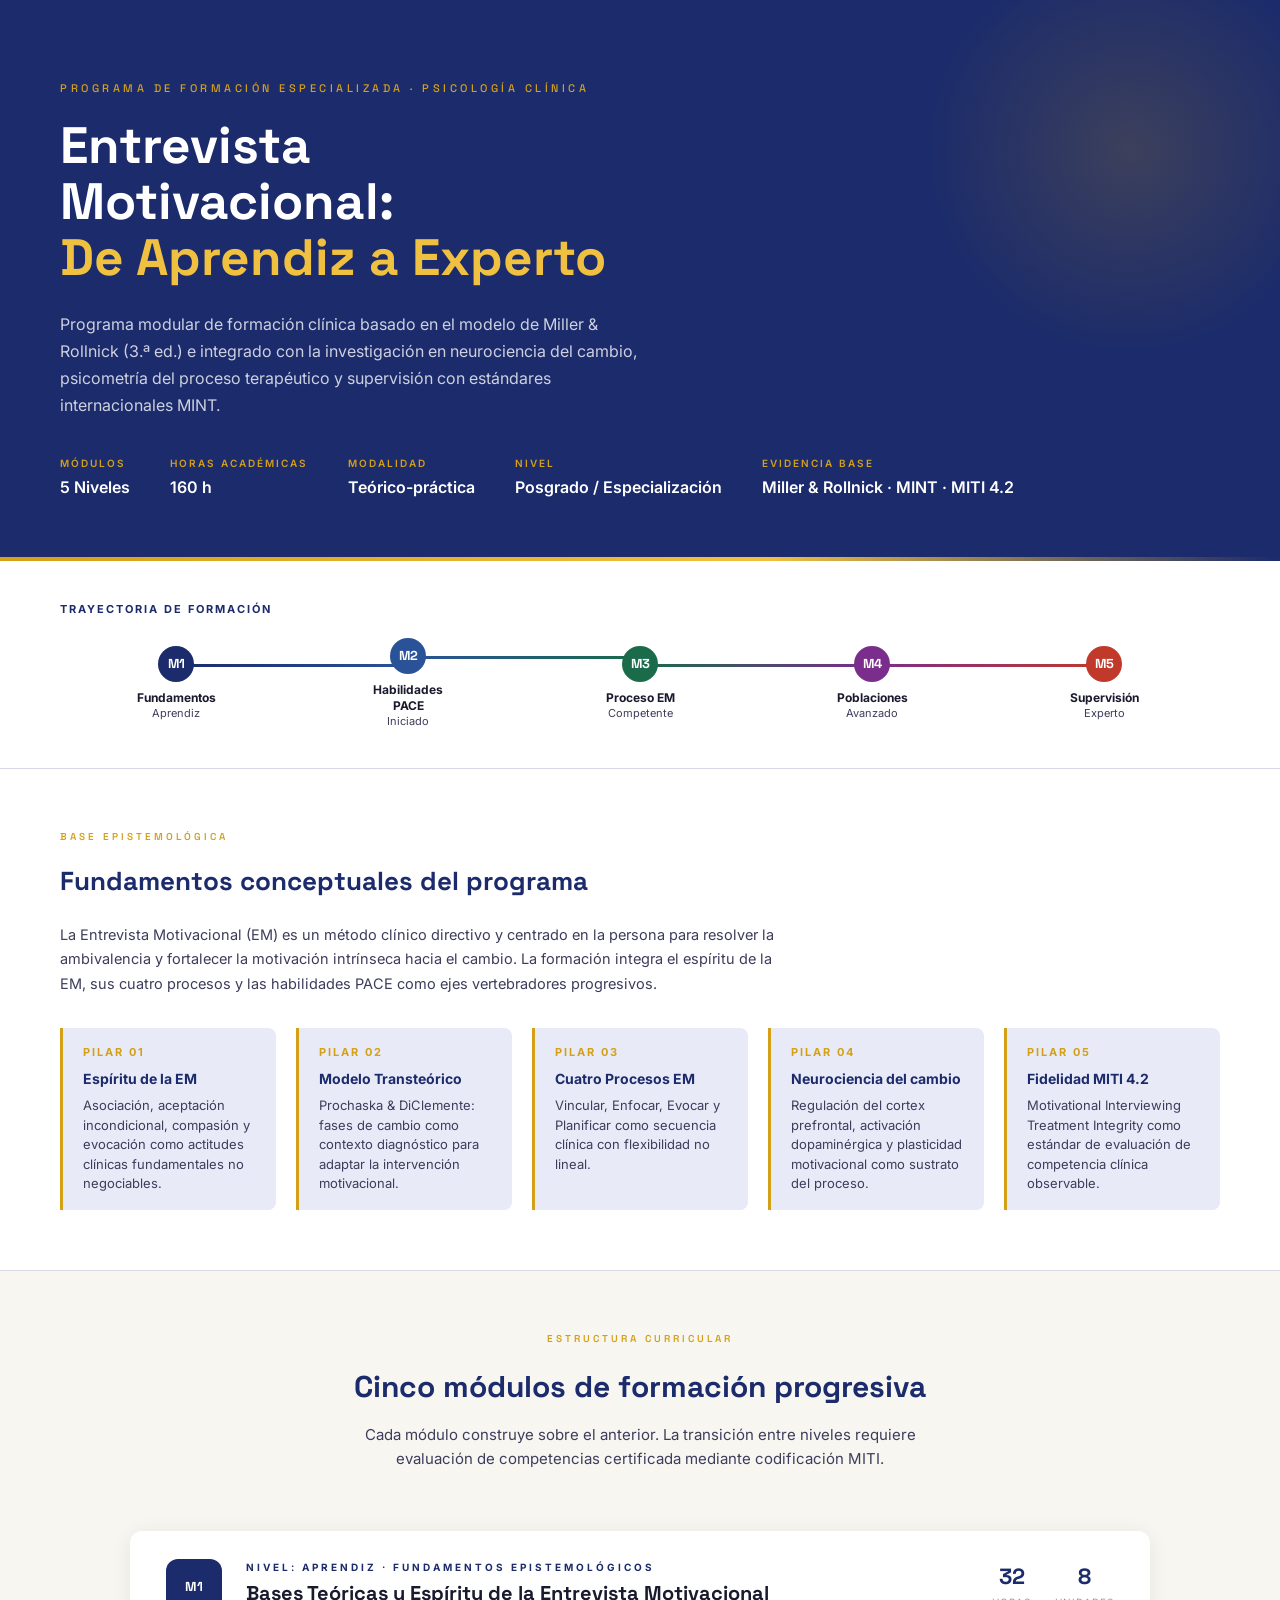
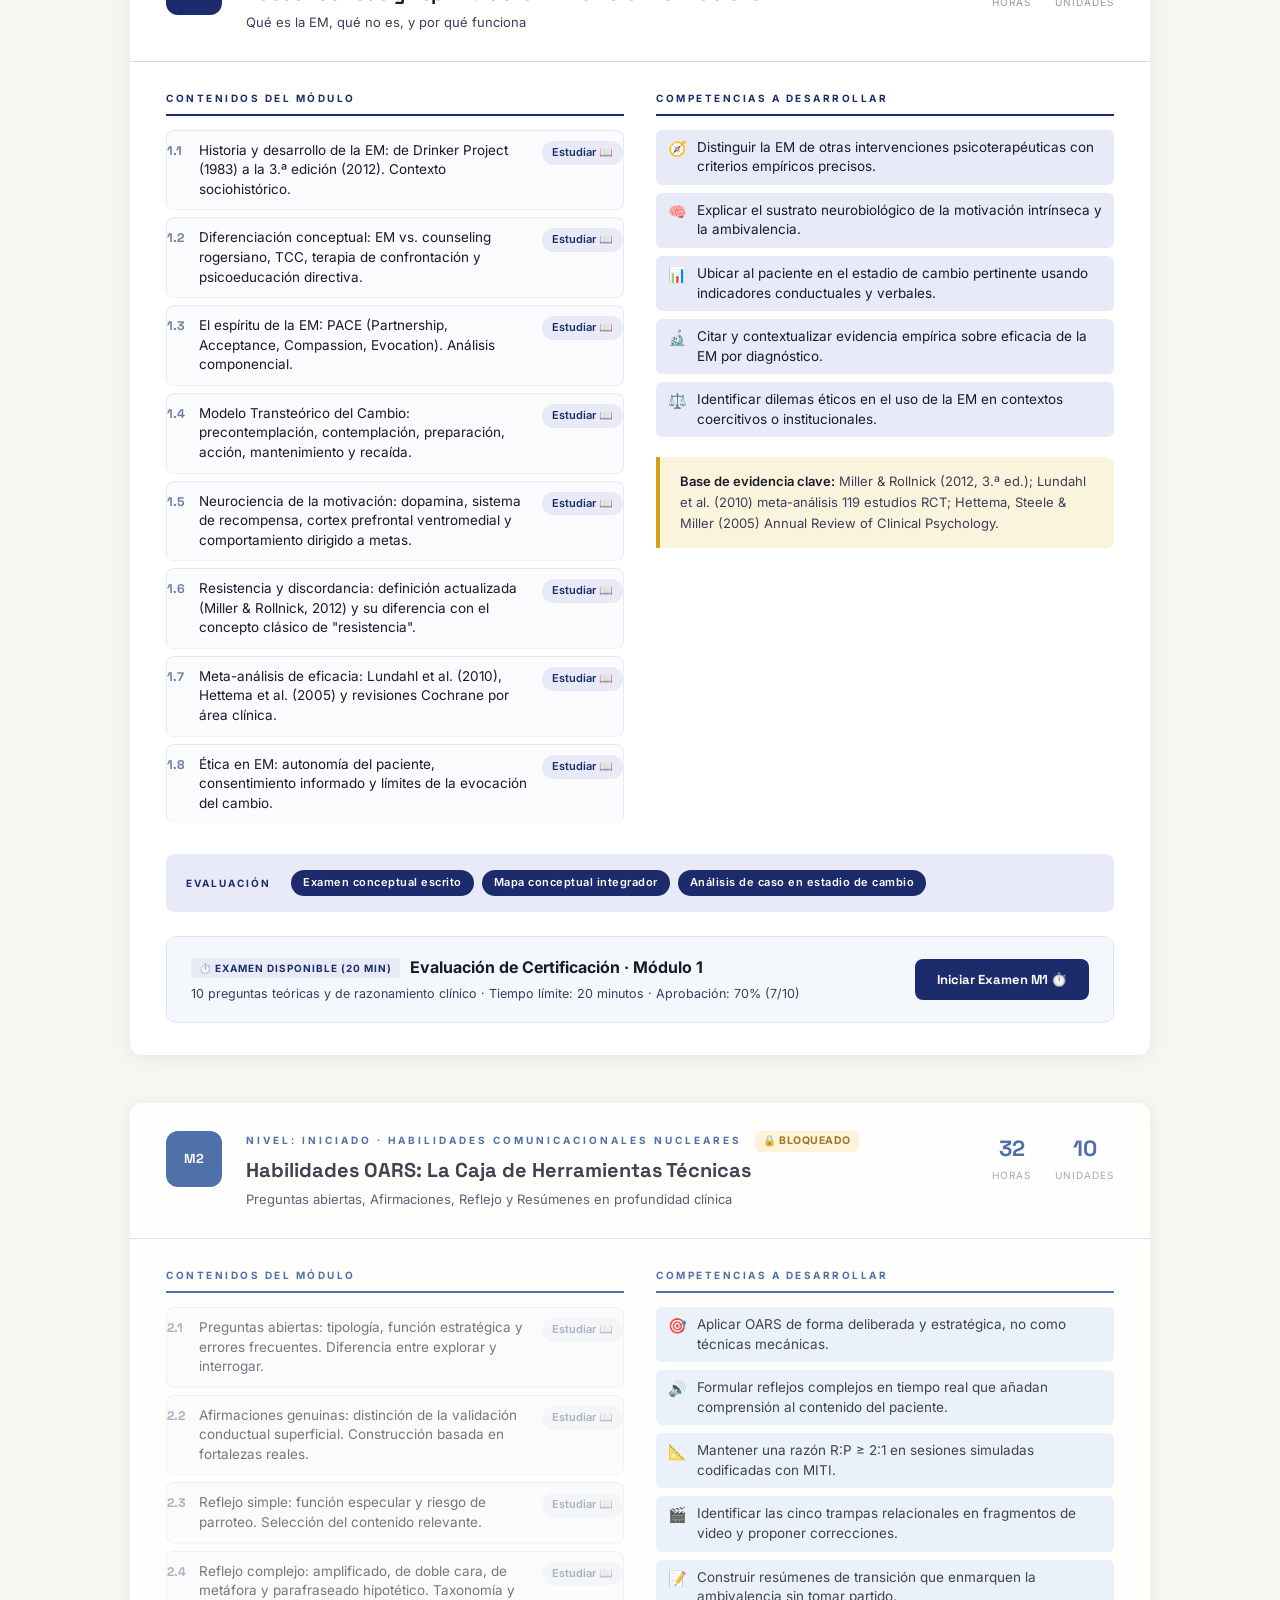
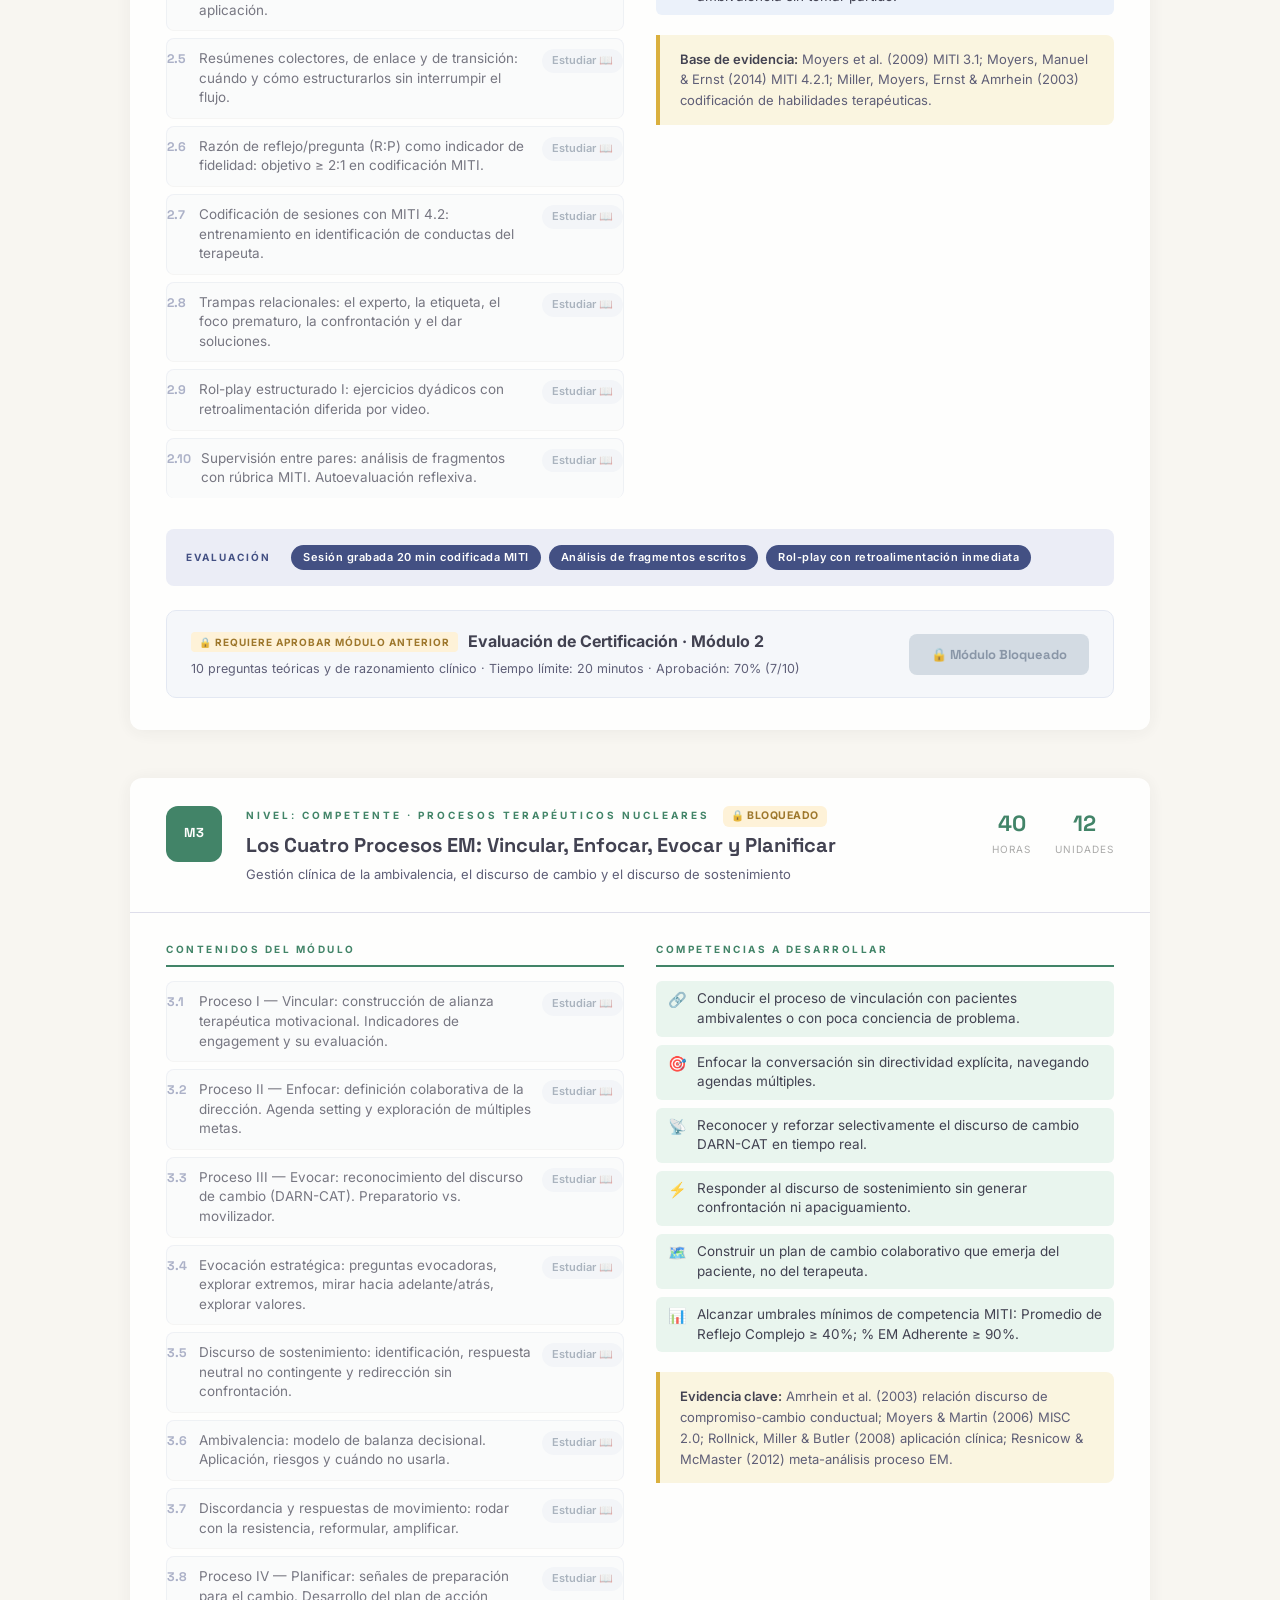
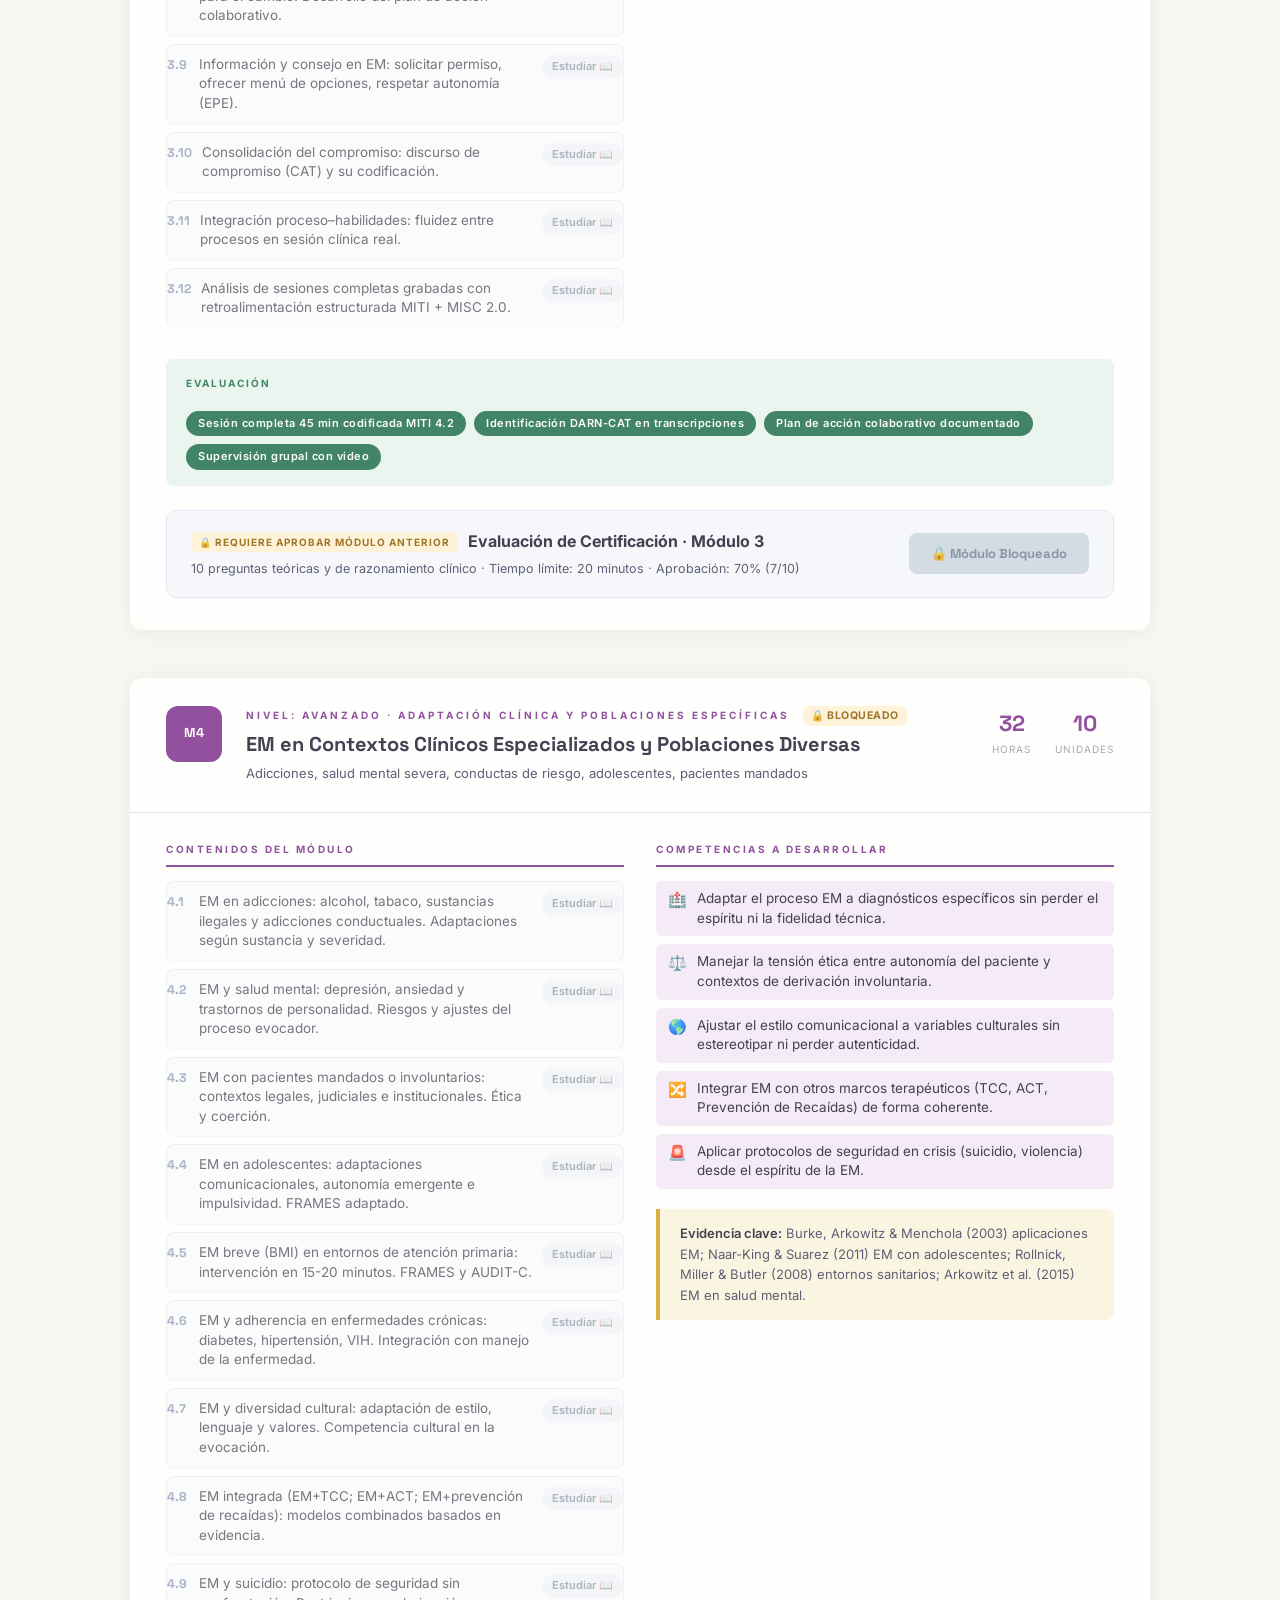
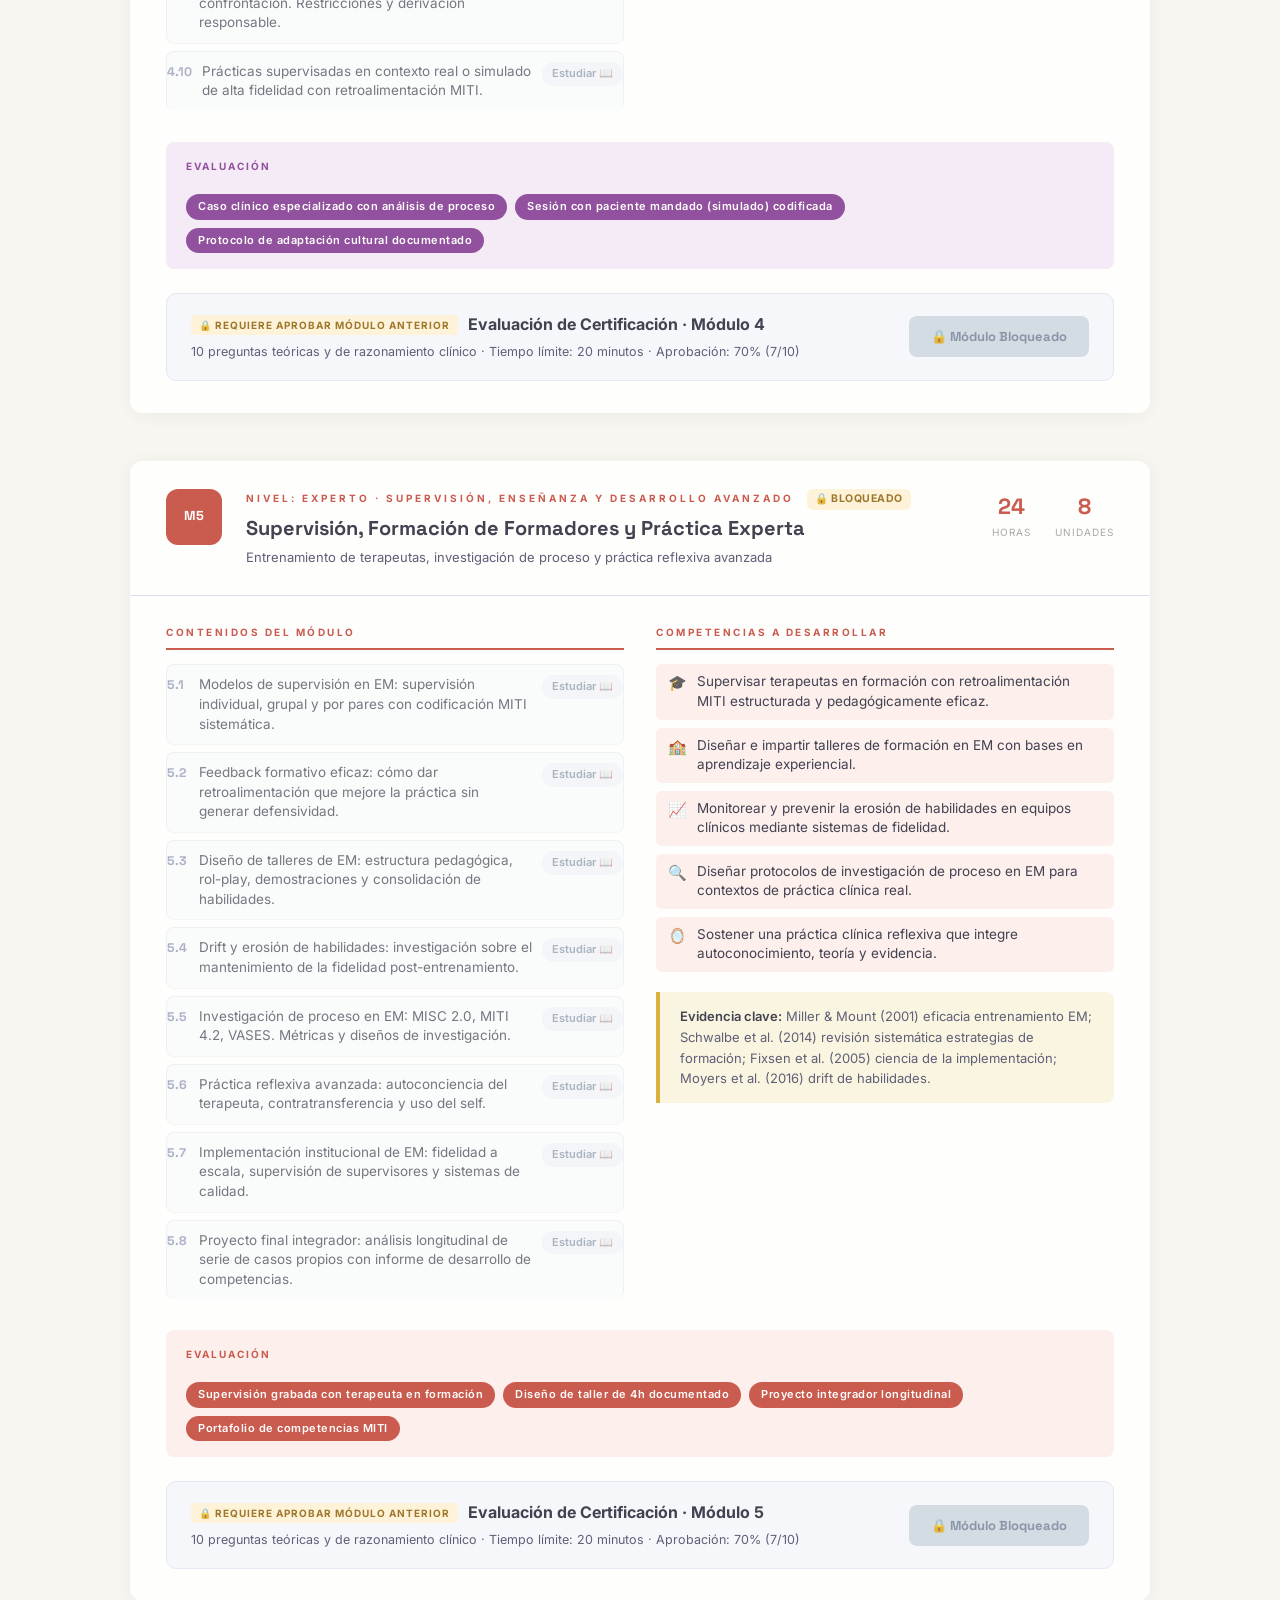
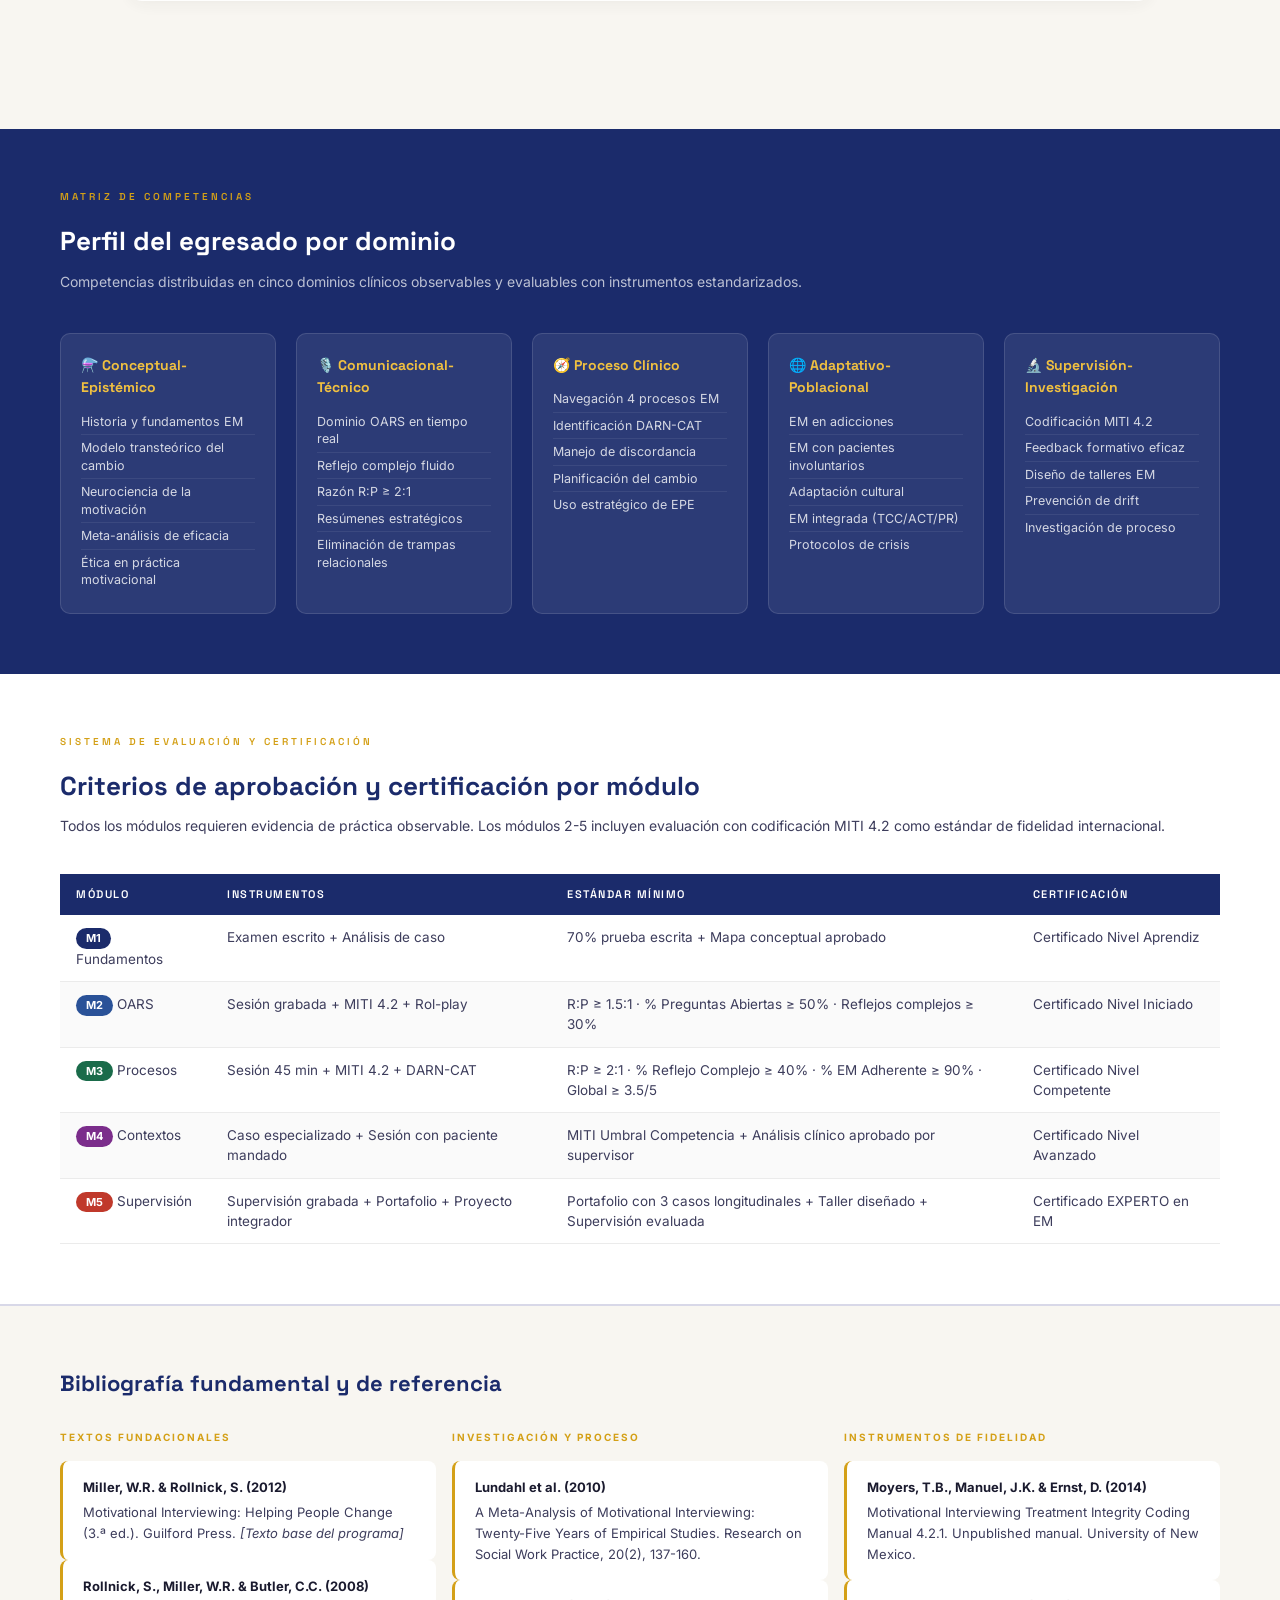
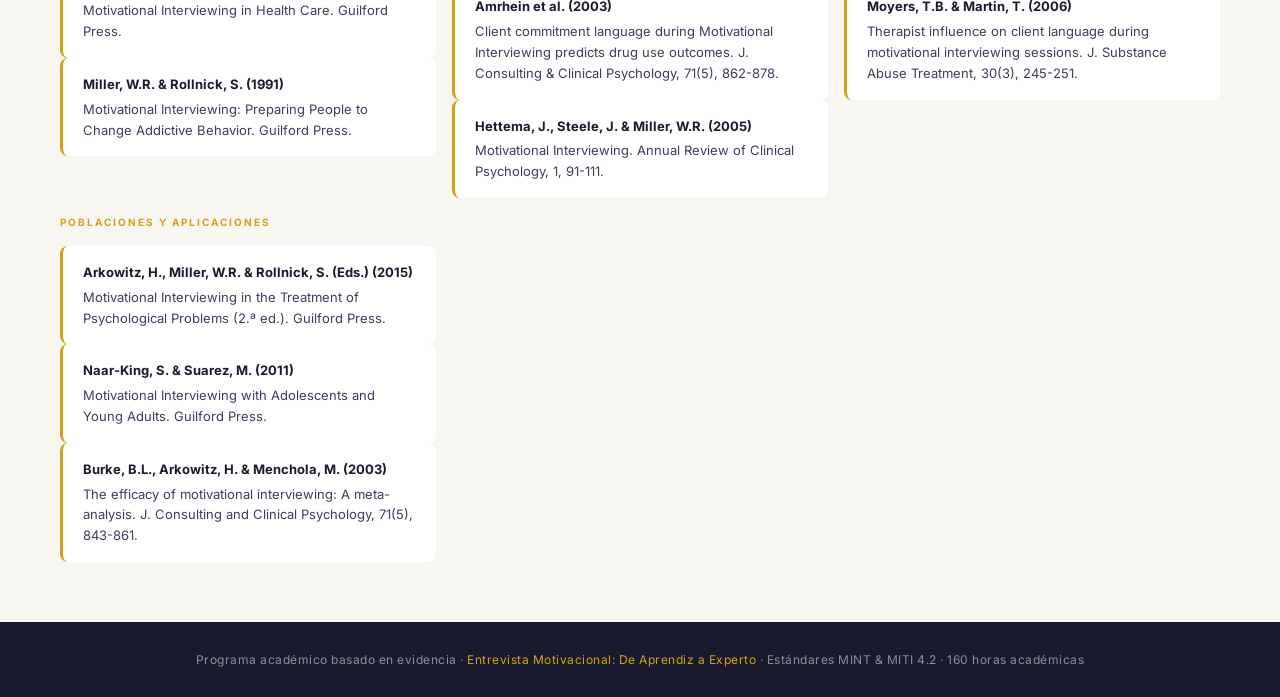
==== commit 5de40888: "fix: incluir modales de lectura y examen antes del cierre de body" ====
--- a/index.html
+++ b/index.html
@@ -1500,5 +1500,66 @@
 <footer>
   Programa académico basado en evidencia · <span>Entrevista Motivacional: De Aprendiz a Experto</span> · Estándares MINT &amp; MITI 4.2 · 160 horas académicas
 </footer>
-
-</bod
+<!-- MODAL DE LECTURA DE UNIDAD (SEPARATA) -->
+<div id="unit-modal" class="em-modal-overlay" aria-hidden="true" role="dialog" aria-labelledby="modal-unit-title">
+  <div class="em-modal-backdrop" onclick="window.closeUnitModal()"></div>
+  <div class="em-modal-container">
+    <header class="em-modal-header">
+      <div class="em-modal-eyebrow">
+        <span id="modal-mod-badge" class="modal-badge-tag">MÓDULO 1</span>
+        <span id="modal-unit-code" class="modal-code-tag">UNIDAD 1.1</span>
+      </div>
+      <button type="button" class="em-modal-close-btn" onclick="window.closeUnitModal()" aria-label="Cerrar lectura">✕</button>
+    </header>
+    <div class="em-modal-scroll" id="modal-scroll-area">
+      <h2 id="modal-unit-title" class="em-modal-main-title">Título de la unidad</h2>
+      <div id="modal-unit-overview" class="em-modal-intro"></div>
+      
+      <div class="em-modal-goals-card">
+        <h4>Objetivos de aprendizaje</h4>
+        <ul id="modal-unit-goals"></ul>
+      </div>
+
+      <div id="modal-unit-sections" class="em-modal-sections"></div>
+
+      <div id="modal-unit-check" class="em-modal-check-card"></div>
+
+      <div id="modal-unit-refs" class="em-modal-refs-card"></div>
+    </div>
+    <footer class="em-modal-footer">
+      <button type="button" id="modal-btn-prev" class="btn-modal-nav" onclick="window.navModalUnit(-1)">← Tema anterior</button>
+      <span id="modal-unit-counter" class="modal-unit-counter">1 de 48</span>
+      <button type="button" id="modal-btn-next" class="btn-modal-nav primary" onclick="window.navModalUnit(1)">Siguiente tema →</button>
+    </footer>
+  </div>
+</div>
+
+<!-- MODAL DE EXAMEN CRONOMETRADO -->
+<div id="exam-modal" class="em-modal-overlay" aria-hidden="true" role="dialog" aria-labelledby="exam-modal-title">
+  <div class="em-modal-backdrop" onclick="window.confirmCloseExam()"></div>
+  <div class="em-modal-container exam-container">
+    <header class="em-modal-header exam-header">
+      <div>
+        <span id="exam-modal-badge" class="modal-badge-tag">EVALUACIÓN M1</span>
+        <h2 id="exam-modal-title" class="exam-title-text">Examen de Certificación</h2>
+      </div>
+      <div class="exam-timer-box" id="exam-timer-box">
+        ⏱️ <span id="exam-timer">20:00</span>
+      </div>
+      <button type="button" class="em-modal-close-btn" onclick="window.confirmCloseExam()" aria-label="Cerrar examen">✕</button>
+    </header>
+    <div class="em-modal-scroll" id="exam-scroll-area">
+      <div id="exam-questions-container"></div>
+      <div id="exam-results-container" style="display:none;"></div>
+    </div>
+    <footer class="em-modal-footer" id="exam-footer">
+      <button type="button" class="btn-modal-nav" onclick="window.confirmCloseExam()">Cancelar</button>
+      <button type="button" class="btn-modal-nav primary" id="btn-submit-exam" onclick="window.submitCurrentExam()">Entregar y Calificar</button>
+    </footer>
+  </div>
+</div>
+
+<script src="js/data/curriculum-data.js"></script>
+<script src="js/app.js"></script>
+</body>
+</html>
--- a/css/course.css
+++ b/css/course.css
@@ -1,2 +1,527 @@
-:root{--navy:#1b2b6b;--navy2:#253981;--gold:#d4a017;--ink:#1b2033;--muted:#657087;--paper:#f7f7fa;--line:#e1e5ee;--green:#137653;--red:#a73636}*{box-sizing:border-box}body{margin:0;background:var(--paper);color:var(--ink);font:16px/1.65 Inter,system-ui,-apple-system,"Segoe UI",sans-serif}.course-hero{background:linear-gradient(120deg,#162457,#263c84);color:#fff;padding:48px 22px 44px;border-bottom:4px solid var(--gold)}.hero-inner{max-width:1100px;margin:auto}.eyebrow,.section-kicker{font-size:.74rem;letter-spacing:.12em;text-transform:uppercase;font-weight:750;color:var(--gold)}.eyebrow.dark{color:#82610b}.course-hero h1{font-size:clamp(2rem,5vw,3.7rem);line-height:1.12;margin:14px 0}.course-hero h1 em{color:#f3d16b;font-style:normal}.course-hero p{max-width:760px;color:#e0e6f8;font-size:1.08rem}.hero-facts{display:flex;gap:12px;flex-wrap:wrap;margin-top:25px}.hero-facts span{border:1px solid #ffffff44;border-radius:99px;padding:6px 13px;font-size:.9rem}.course-shell{max-width:1100px;margin:34px auto;padding:0 18px 40px}.campus-heading{display:flex;justify-content:space-between;align-items:end;gap:18px}.campus-heading h2,.lesson-header h2,.exam-intro h2,.results-view h2{font-size:clamp(1.8rem,3.4vw,2.7rem);line-height:1.2;margin:.2rem 0}.campus-heading p{color:var(--muted);margin:.35rem 0}.reset-button,.text-button{border:0;background:transparent;color:var(--navy);font-weight:700;cursor:pointer;padding:10px}.reset-button{color:#7b3030;border:1px solid #e5caca;border-radius:9px}.overall-progress{margin:25px 0 28px;padding:18px 20px;background:#fff;border:1px solid var(--line);border-radius:14px}.overall-progress>div:first-child{display:flex;justify-content:space-between;gap:8px;flex-wrap:wrap}.overall-progress span{color:var(--muted)}.progress-track{height:8px;background:#e9edf5;border-radius:8px;margin-top:13px;overflow:hidden}.progress-track span{display:block;height:100%;background:var(--gold);border-radius:8px;transition:width .25s}.module-card{background:#fff;border:1px solid var(--line);border-left:5px solid var(--module-color,var(--navy));border-radius:14px;margin:18px 0;overflow:hidden;box-shadow:0 4px 18px #1a265008}.module-card.locked{border-left-color:#aab0bd;opacity:.82}.module-toggle{width:100%;display:flex;align-items:center;gap:16px;text-align:left;padding:21px;background:#fff;border:0;cursor:pointer;color:inherit}.locked .module-toggle{cursor:not-allowed}.module-badge{display:grid;place-items:center;flex:0 0 54px;height:54px;border-radius:12px;background:var(--module-color,var(--navy));color:white;font-weight:800}.module-main{display:flex;flex-direction:column;gap:3px;flex:1}.module-level{font-size:.73rem;color:var(--muted);text-transform:uppercase;letter-spacing:.06em}.module-main strong{font-size:1.12rem;line-height:1.3}.module-main>span:last-child{font-size:.9rem;color:var(--muted)}.module-state{text-align:right;font-weight:750;color:var(--module-color,var(--navy));min-width:130px}.module-state small{display:block;font-weight:500;color:var(--muted)}.module-chevron{font-size:1.2rem}.module-details{border-top:1px solid var(--line);padding:0 20px 20px}.module-details.collapsed{display:none}.unit-row{width:100%;border:0;border-bottom:1px solid #edf0f4;background:white;display:grid;grid-template-columns:52px 1fr auto;align-items:start;gap:10px;text-align:left;padding:14px 5px;cursor:pointer;color:var(--ink);line-height:1.45}.unit-row:hover{background:#f8f9fc}.unit-number{color:var(--module-color,var(--navy));font-weight:800}.unit-status{font-size:.83rem;font-weight:700;color:var(--module-color,var(--navy));white-space:nowrap}.lock-note{margin:0;padding:0 22px 18px;color:#725b23}.module-exam{display:flex;justify-content:space-between;gap:16px;align-items:center;background:#f7f8fb;margin-top:18px;padding:16px;border-radius:12px}.module-exam p{margin:4px 0;color:var(--muted);font-size:.9rem}.primary-button,.secondary-button{border-radius:9px;padding:11px 16px;font-weight:750;cursor:pointer;border:1px solid var(--navy);background:var(--navy);color:#fff}.secondary-button{background:#fff;color:var(--navy)}button:disabled{opacity:.45;cursor:not-allowed}.lesson-view,.exam-view,.results-view{background:#fff;border:1px solid var(--line);border-radius:16px;overflow:hidden}.lesson-toolbar,.exam-top{display:flex;align-items:center;justify-content:space-between;gap:10px;padding:12px 20px;border-bottom:1px solid var(--line);color:var(--muted);font-size:.9rem}.lesson-toolbar span:last-child{font-weight:700}.lesson-header{padding:30px clamp(20px,5vw,54px);background:linear-gradient(90deg,color-mix(in srgb,var(--module-color) 9%,white),white)}.lesson-header h2{max-width:900px}.lesson-header p{max-width:840px;color:var(--muted);margin-bottom:0}.lesson-body{max-width:850px;margin:auto;padding:26px clamp(18px,5vw,48px) 42px}.learning-box{background:#f3f5fb;border-left:4px solid var(--navy);padding:16px 19px;border-radius:8px}.learning-box ul{margin:.5rem 0 0;padding-left:20px}.lesson-section{margin:32px 0}.lesson-section h3,.quick-check h3,.references h3{font-size:1.35rem;margin:0 0 12px}.rich-copy{color:#32384b;line-height:1.8}.rich-copy p{margin:.7rem 0 1rem}.rich-copy h4{font-size:1.08rem;margin:1.4rem 0 .4rem;color:#1e2a5c}.rich-copy li{margin:.4rem 0}.case-section{border:1px solid var(--line);border-radius:12px;padding:18px}.case-disclaimer{font-size:.87rem;color:var(--muted)}.dialogue-line{padding:12px;border-bottom:1px solid var(--line)}.dialogue-line:last-child{border:0}.quick-check{background:#f8f9fc;border:1px solid var(--line);padding:20px;border-radius:12px}.check-options,.exam-question{display:grid;gap:9px;margin:16px 0}.check-options label,.exam-question label{display:flex;gap:10px;align-items:flex-start;padding:12px;border:1px solid var(--line);border-radius:9px;background:white;cursor:pointer}.check-options label:has(input:checked),.exam-question label:has(input:checked){border-color:#657abf;background:#f2f4fc}.check-options input,.exam-question input{margin-top:5px;accent-color:var(--navy)}.feedback{margin-top:13px;min-height:28px}.feedback p{margin:6px 0 0}.correct{color:var(--green)!important;font-weight:700}.incorrect{color:var(--red)!important;font-weight:700}.references{margin:32px 0;padding-top:20px;border-top:1px solid var(--line)}.references p,.references li{color:var(--muted);font-size:.9rem}.references li{margin:10px 0}.references a{color:var(--navy);font-weight:700;margin-left:6px}.lesson-actions{display:flex;justify-content:space-between;align-items:center;gap:14px;border-top:1px solid var(--line);padding-top:20px}.lesson-nav{display:flex;gap:8px;align-items:center}.notice{padding:13px 16px;margin:14px 0;background:#fff4d4;border:1px solid #eed795;border-radius:9px}.exam-clock{position:sticky;top:10px;background:#fff4d4;border:1px solid #ead18c;border-radius:10px;padding:8px 15px;font-weight:850;font-variant-numeric:tabular-nums}.exam-clock.urgent{background:#ffe6e6;border-color:#d88888;color:#a00}.exam-intro{padding:28px 30px 10px;max-width:850px}.exam-intro p{color:var(--muted)}.exam-warning{color:#8a5511!important;font-weight:700}.exam-question{padding:18px;border:1px solid var(--line);border-radius:11px}.exam-question legend{font-weight:750;padding:0 5px}.exam-question legend span{color:var(--navy)}#exam-form{max-width:850px;padding:8px 30px 35px}.exam-submit-row{display:flex;justify-content:flex-end;margin-top:22px}.result-view,.results-view{text-align:center;padding:38px 28px}.result-icon{margin:5px auto 14px;width:56px;height:56px;display:grid;place-items:center;border-radius:50%;background:#e9f5ef;color:var(--green);font-size:1.8rem;font-weight:900}.score{font-size:3.2rem;font-weight:850;color:var(--navy);margin:10px}.score span{font-size:1rem;color:var(--muted)}.result-actions{display:flex;justify-content:center;gap:10px;margin:20px}.review-details{max-width:850px;text-align:left;margin:30px auto}.review-details summary{cursor:pointer;font-weight:800;font-size:1.1rem}.review-card{padding:15px 0;border-bottom:1px solid var(--line)}.review-card p{margin:5px 0;color:var(--muted)}.source-note{margin:28px 0;padding:17px 20px;background:#fff;border:1px solid var(--line);border-radius:12px;color:var(--muted);font-size:.92rem}.course-footer{text-align:center;color:#697287;padding:24px 18px;border-top:1px solid var(--line);font-size:.86rem}.text-button:hover,.reset-button:hover{text-decoration:underline}.course-hero,.module-card,.lesson-view,.exam-view{scroll-margin-top:12px}@media(max-width:700px){.course-hero{padding:34px 18px}.course-shell{padding:0 12px 28px;margin-top:20px}.campus-heading{align-items:flex-start;flex-direction:column}.module-toggle{padding:15px 12px;gap:10px}.module-badge{flex-basis:42px;height:42px}.module-state{min-width:auto;font-size:.78rem}.module-main strong{font-size:1rem}.module-main>span:last-child{font-size:.82rem}.module-chevron{display:none}.unit-row{grid-template-columns:42px 1fr;gap:7px;padding:13px 2px}.unit-status{grid-column:2}.module-details{padding:0 12px 14px}.module-exam{align-items:flex-start;flex-direction:column}.module-exam .primary-button{width:100%}.lesson-toolbar{flex-wrap:wrap;padding:10px}.lesson-toolbar span{font-size:.78rem}.lesson-header{padding:24px 18px}.lesson-body{padding:20px 16px 30px}.lesson-actions{align-items:stretch;flex-direction:column}.lesson-nav{justify-content:space-between}.exam-top{flex-wrap:wrap}.exam-intro{padding:23px 18px 8px}#exam-form{padding:8px 14px 25px}.results-view{padding:30px 16px}.result-actions{flex-direction:column}.result-actions button{width:100%}.hero-facts{gap:7px}.hero-facts span{font-size:.78rem}}
-.supplementary-reading{margin:30px 0;border:1px solid #d8deeb;border-radius:12px;background:#fbfcff}.supplementary-reading summary{cursor:pointer;padding:16px 18px;font-weight:800;color:var(--navy)}.supplementary-reading>.rich-copy{padding:0 20px 20px;max-height:68vh;overflow:auto}.supplementary-reading h4{font-size:1rem;color:#263c84;margin:1.25rem 0 .3rem}.supplementary-reading p{line-height:1.8}.supplementary-intro{padding:12px;background:#f0f3fa;border-radius:8px;color:#4c5870;font-size:.9rem;margin:10px 0}
+/* ESTILOS INTERACTIVOS: LECTURAS MODALES, EXÁMENES Y CANDADOS */
+.unit-item {
+  cursor: pointer;
+  display: flex;
+  justify-content: space-between;
+  align-items: center;
+  gap: 12px;
+  padding: 11px 15px;
+  margin-bottom: 7px;
+  border-radius: 8px;
+  background: #FAFBFD;
+  border: 1px solid #E5E9F2;
+  transition: all 0.18s ease;
+  list-style: none;
+}
+.unit-item:hover {
+  background: #EFF4FC;
+  border-color: #B5C7EC;
+  transform: translateX(3px);
+}
+.unit-item-content {
+  flex: 1;
+  display: flex;
+  align-items: baseline;
+  gap: 10px;
+}
+.unit-item .unit-num {
+  font-family: 'Space Grotesk', sans-serif;
+  font-weight: 700;
+  color: var(--cobalt);
+  font-size: 12.5px;
+  flex-shrink: 0;
+}
+.unit-item .unit-text {
+  font-size: 13.5px;
+  color: var(--ink);
+  line-height: 1.45;
+}
+.unit-action-badge {
+  font-size: 11px;
+  font-weight: 600;
+  padding: 4px 10px;
+  border-radius: 20px;
+  background: var(--cobalt-pale);
+  color: var(--cobalt);
+  white-space: nowrap;
+  transition: all 0.18s;
+  flex-shrink: 0;
+}
+.unit-item:hover .unit-action-badge {
+  background: var(--cobalt);
+  color: white;
+}
+
+/* Candados y Módulos bloqueados */
+.module.locked {
+  opacity: 0.82;
+  border-left-color: #A0AEC0 !important;
+}
+.lock-pill {
+  display: inline-flex;
+  align-items: center;
+  gap: 4px;
+  padding: 2px 8px;
+  background: #FFF1D2;
+  color: #8A5B00;
+  font-size: 10.5px;
+  font-weight: 700;
+  border-radius: 6px;
+  margin-left: 8px;
+  letter-spacing: 0.5px;
+}
+.module.locked .unit-item {
+  cursor: not-allowed;
+  opacity: 0.72;
+}
+.module.locked .unit-item:hover {
+  background: #FAFBFD;
+  border-color: #E5E9F2;
+  transform: none;
+}
+.module.locked .unit-action-badge {
+  background: #EDF2F7;
+  color: #718096;
+}
+
+/* Fila de Examen dentro de la tarjeta del módulo */
+.module-exam-row {
+  display: flex;
+  justify-content: space-between;
+  align-items: center;
+  gap: 18px;
+  margin-top: 24px;
+  padding: 18px 24px;
+  background: #F4F7FC;
+  border-radius: 10px;
+  border: 1px solid #DFE5F2;
+}
+.exam-info {
+  flex: 1;
+}
+.exam-title-badge {
+  display: flex;
+  align-items: center;
+  gap: 10px;
+  margin-bottom: 4px;
+  flex-wrap: wrap;
+}
+.exam-status-tag {
+  font-size: 10px;
+  font-weight: 700;
+  text-transform: uppercase;
+  letter-spacing: 1px;
+  color: var(--cobalt);
+  background: var(--cobalt-pale);
+  padding: 2px 8px;
+  border-radius: 4px;
+}
+.exam-status-tag.passed {
+  background: #D4EDDA;
+  color: #155724;
+}
+.exam-status-tag.locked {
+  background: #FFF1D2;
+  color: #8A5B00;
+}
+.exam-meta-text {
+  font-size: 12.5px;
+  color: var(--graphite);
+  margin: 0;
+}
+.btn-module-exam {
+  padding: 12px 22px;
+  font-family: 'Space Grotesk', sans-serif;
+  font-size: 13px;
+  font-weight: 700;
+  color: white;
+  background: var(--cobalt);
+  border: none;
+  border-radius: 8px;
+  cursor: pointer;
+  transition: all 0.2s ease;
+  white-space: nowrap;
+}
+.btn-module-exam:hover {
+  background: var(--cobalt-light);
+  transform: translateY(-1px);
+}
+.btn-module-exam:disabled {
+  background: #CBD5E0;
+  color: #718096;
+  cursor: not-allowed;
+  transform: none;
+}
+.btn-module-exam.passed {
+  background: #2E7D32;
+}
+
+/* Modales de lectura y examen */
+.em-modal-overlay {
+  position: fixed;
+  inset: 0;
+  z-index: 10000;
+  display: none;
+  align-items: center;
+  justify-content: center;
+  padding: 20px;
+}
+.em-modal-overlay.active {
+  display: flex;
+}
+.em-modal-backdrop {
+  position: absolute;
+  inset: 0;
+  background: rgba(15, 23, 42, 0.68);
+  backdrop-filter: blur(4px);
+}
+.em-modal-container {
+  position: relative;
+  z-index: 1;
+  width: 100%;
+  max-width: 880px;
+  max-height: 90vh;
+  background: white;
+  border-radius: 14px;
+  box-shadow: 0 24px 60px rgba(0, 0, 0, 0.28);
+  display: flex;
+  flex-direction: column;
+  overflow: hidden;
+  animation: emModalPop 0.22s cubic-bezier(0.16, 1, 0.3, 1);
+}
+@keyframes emModalPop {
+  from { opacity: 0; transform: scale(0.96) translateY(8px); }
+  to { opacity: 1; transform: scale(1) translateY(0); }
+}
+.em-modal-header {
+  display: flex;
+  justify-content: space-between;
+  align-items: center;
+  padding: 16px 28px;
+  border-bottom: 1px solid var(--border);
+  background: var(--mist);
+}
+.em-modal-eyebrow {
+  display: flex;
+  align-items: center;
+  gap: 10px;
+}
+.modal-badge-tag {
+  font-size: 11px;
+  font-weight: 700;
+  letter-spacing: 1px;
+  padding: 3px 8px;
+  background: var(--cobalt);
+  color: white;
+  border-radius: 4px;
+  text-transform: uppercase;
+}
+.modal-code-tag {
+  font-size: 12px;
+  font-weight: 700;
+  color: var(--amber);
+  letter-spacing: 1px;
+}
+.em-modal-close-btn {
+  background: transparent;
+  border: none;
+  font-size: 18px;
+  font-weight: 700;
+  color: var(--graphite);
+  cursor: pointer;
+  padding: 6px 10px;
+  border-radius: 6px;
+  transition: all 0.15s;
+}
+.em-modal-close-btn:hover {
+  background: rgba(0,0,0,0.06);
+  color: var(--ink);
+}
+.em-modal-scroll {
+  flex: 1;
+  overflow-y: auto;
+  padding: 32px 36px;
+}
+.em-modal-footer {
+  display: flex;
+  justify-content: space-between;
+  align-items: center;
+  padding: 14px 28px;
+  border-top: 1px solid var(--border);
+  background: var(--mist);
+}
+.btn-modal-nav {
+  padding: 9px 18px;
+  font-family: 'Space Grotesk', sans-serif;
+  font-size: 12.5px;
+  font-weight: 600;
+  border-radius: 7px;
+  border: 1px solid var(--border);
+  background: white;
+  color: var(--ink);
+  cursor: pointer;
+  transition: all 0.15s;
+}
+.btn-modal-nav:hover {
+  background: #F1F3F8;
+}
+.btn-modal-nav.primary {
+  background: var(--cobalt);
+  color: white;
+  border-color: var(--cobalt);
+}
+.btn-modal-nav.primary:hover {
+  background: var(--cobalt-light);
+}
+.modal-unit-counter {
+  font-size: 12px;
+  color: var(--graphite);
+  font-weight: 600;
+}
+
+/* Tipografía dentro de la lectura */
+.em-modal-main-title {
+  font-family: 'Space Grotesk', sans-serif;
+  font-size: 23px;
+  font-weight: 700;
+  color: var(--cobalt);
+  line-height: 1.25;
+  margin-bottom: 12px;
+}
+.em-modal-intro {
+  font-size: 14.5px;
+  color: var(--graphite);
+  line-height: 1.65;
+  margin-bottom: 22px;
+  padding-left: 14px;
+  border-left: 3px solid var(--amber);
+}
+.em-modal-goals-card {
+  background: var(--cobalt-pale);
+  padding: 16px 20px;
+  border-radius: 8px;
+  margin-bottom: 24px;
+}
+.em-modal-goals-card h4 {
+  font-size: 11px;
+  letter-spacing: 1.5px;
+  text-transform: uppercase;
+  color: var(--cobalt);
+  font-weight: 700;
+  margin-bottom: 8px;
+}
+.em-modal-goals-card ul {
+  padding-left: 20px;
+  font-size: 13.5px;
+  color: var(--graphite);
+  line-height: 1.55;
+  margin: 0;
+}
+.em-modal-section {
+  margin-bottom: 26px;
+}
+.em-modal-section h3 {
+  font-family: 'Space Grotesk', sans-serif;
+  font-size: 17px;
+  color: var(--cobalt);
+  font-weight: 700;
+  margin-bottom: 10px;
+  padding-bottom: 4px;
+  border-bottom: 1px solid #EBEBF2;
+}
+.em-modal-section .rich-copy {
+  font-size: 14px;
+  line-height: 1.72;
+  color: #2D2D44;
+}
+.em-modal-section .rich-copy p {
+  margin-bottom: 10px;
+}
+.dialogue-line {
+  padding: 8px 12px;
+  background: #F9F9FC;
+  border-left: 3px solid var(--cobalt);
+  margin-bottom: 6px;
+  font-size: 13.5px;
+}
+
+/* Caja de comprobación rápida */
+.em-modal-check-card {
+  background: #F4F7FC;
+  border: 1px solid #DCE3F2;
+  border-radius: 10px;
+  padding: 20px;
+  margin-bottom: 24px;
+}
+.em-modal-check-card h4 {
+  font-size: 14px;
+  color: var(--cobalt);
+  margin-bottom: 12px;
+}
+.check-option-item {
+  display: flex;
+  align-items: flex-start;
+  gap: 10px;
+  padding: 10px 14px;
+  background: white;
+  border: 1px solid #D8DFEE;
+  border-radius: 7px;
+  margin-bottom: 8px;
+  cursor: pointer;
+  font-size: 13.5px;
+}
+.check-option-item input {
+  margin-top: 3px;
+}
+.check-feedback {
+  margin-top: 12px;
+  padding: 10px 14px;
+  border-radius: 6px;
+  font-size: 13px;
+  display: none;
+}
+.check-feedback.correct {
+  background: #E8F5E9;
+  color: #2E7D32;
+  display: block;
+}
+.check-feedback.incorrect {
+  background: #FFEBEE;
+  color: #C62828;
+  display: block;
+}
+
+/* Referencias */
+.em-modal-refs-card {
+  background: var(--mist);
+  border: 1px solid var(--border);
+  border-radius: 8px;
+  padding: 18px 22px;
+  margin-top: 24px;
+}
+.em-modal-refs-card h4 {
+  font-size: 12px;
+  text-transform: uppercase;
+  letter-spacing: 1.5px;
+  color: var(--cobalt);
+  margin-bottom: 8px;
+}
+.em-modal-refs-card ul {
+  padding-left: 18px;
+  font-size: 12.5px;
+  color: var(--graphite);
+  line-height: 1.6;
+  margin: 0;
+}
+
+/* Estilos de Examen Modal */
+.exam-container {
+  max-width: 820px;
+}
+.exam-header {
+  background: var(--cobalt);
+  color: white;
+}
+.exam-header .exam-title-text {
+  font-size: 18px;
+  color: white;
+  margin-top: 4px;
+}
+.exam-timer-box {
+  background: rgba(255,255,255,0.15);
+  border: 1px solid rgba(255,255,255,0.3);
+  padding: 6px 14px;
+  border-radius: 8px;
+  font-family: 'Space Grotesk', sans-serif;
+  font-weight: 700;
+  font-size: 15px;
+  letter-spacing: 1px;
+}
+.exam-question-block {
+  padding: 20px;
+  border: 1px solid #E2E8F0;
+  border-radius: 10px;
+  margin-bottom: 20px;
+  background: #FAFBFD;
+}
+.exam-question-num {
+  font-size: 11px;
+  font-weight: 700;
+  text-transform: uppercase;
+  letter-spacing: 1px;
+  color: var(--cobalt);
+  margin-bottom: 6px;
+}
+.exam-question-text {
+  font-size: 14.5px;
+  font-weight: 600;
+  color: var(--ink);
+  margin-bottom: 14px;
+  line-height: 1.45;
+}
+.exam-option-item {
+  display: flex;
+  align-items: flex-start;
+  gap: 10px;
+  padding: 11px 14px;
+  background: white;
+  border: 1px solid #D8DFEE;
+  border-radius: 7px;
+  margin-bottom: 8px;
+  cursor: pointer;
+  font-size: 13.5px;
+  line-height: 1.4;
+  transition: all 0.15s;
+}
+.exam-option-item:hover {
+  background: #F0F4FC;
+  border-color: #B2C4E8;
+}
+.exam-option-item input {
+  margin-top: 3px;
+}
+
+/* Resultados del examen */
+.exam-results-card {
+  text-align: center;
+  padding: 30px 20px;
+}
+.exam-score-big {
+  font-family: 'Space Grotesk', sans-serif;
+  font-size: 48px;
+  font-weight: 700;
+  color: var(--cobalt);
+  margin: 12px 0;
+}
+.exam-status-msg {
+  font-size: 16px;
+  font-weight: 600;
+  margin-bottom: 20px;
+}
+.exam-status-msg.passed {
+  color: #2E7D32;
+}
+.exam-status-msg.failed {
+  color: #C62828;
+}
+.exam-review-list {
+  text-align: left;
+  margin-top: 24px;
+  border-top: 1px solid var(--border);
+  padding-top: 20px;
+}
+.exam-review-item {
+  padding: 14px 16px;
+  border-radius: 8px;
+  margin-bottom: 12px;
+  background: #F8F9FA;
+  border-left: 4px solid #CBD5E0;
+}
+.exam-review-item.correct {
+  border-left-color: #2E7D32;
+  background: #F1F8F2;
+}
+.exam-review-item.incorrect {
+  border-left-color: #C62828;
+  background: #FDF2F2;
+}
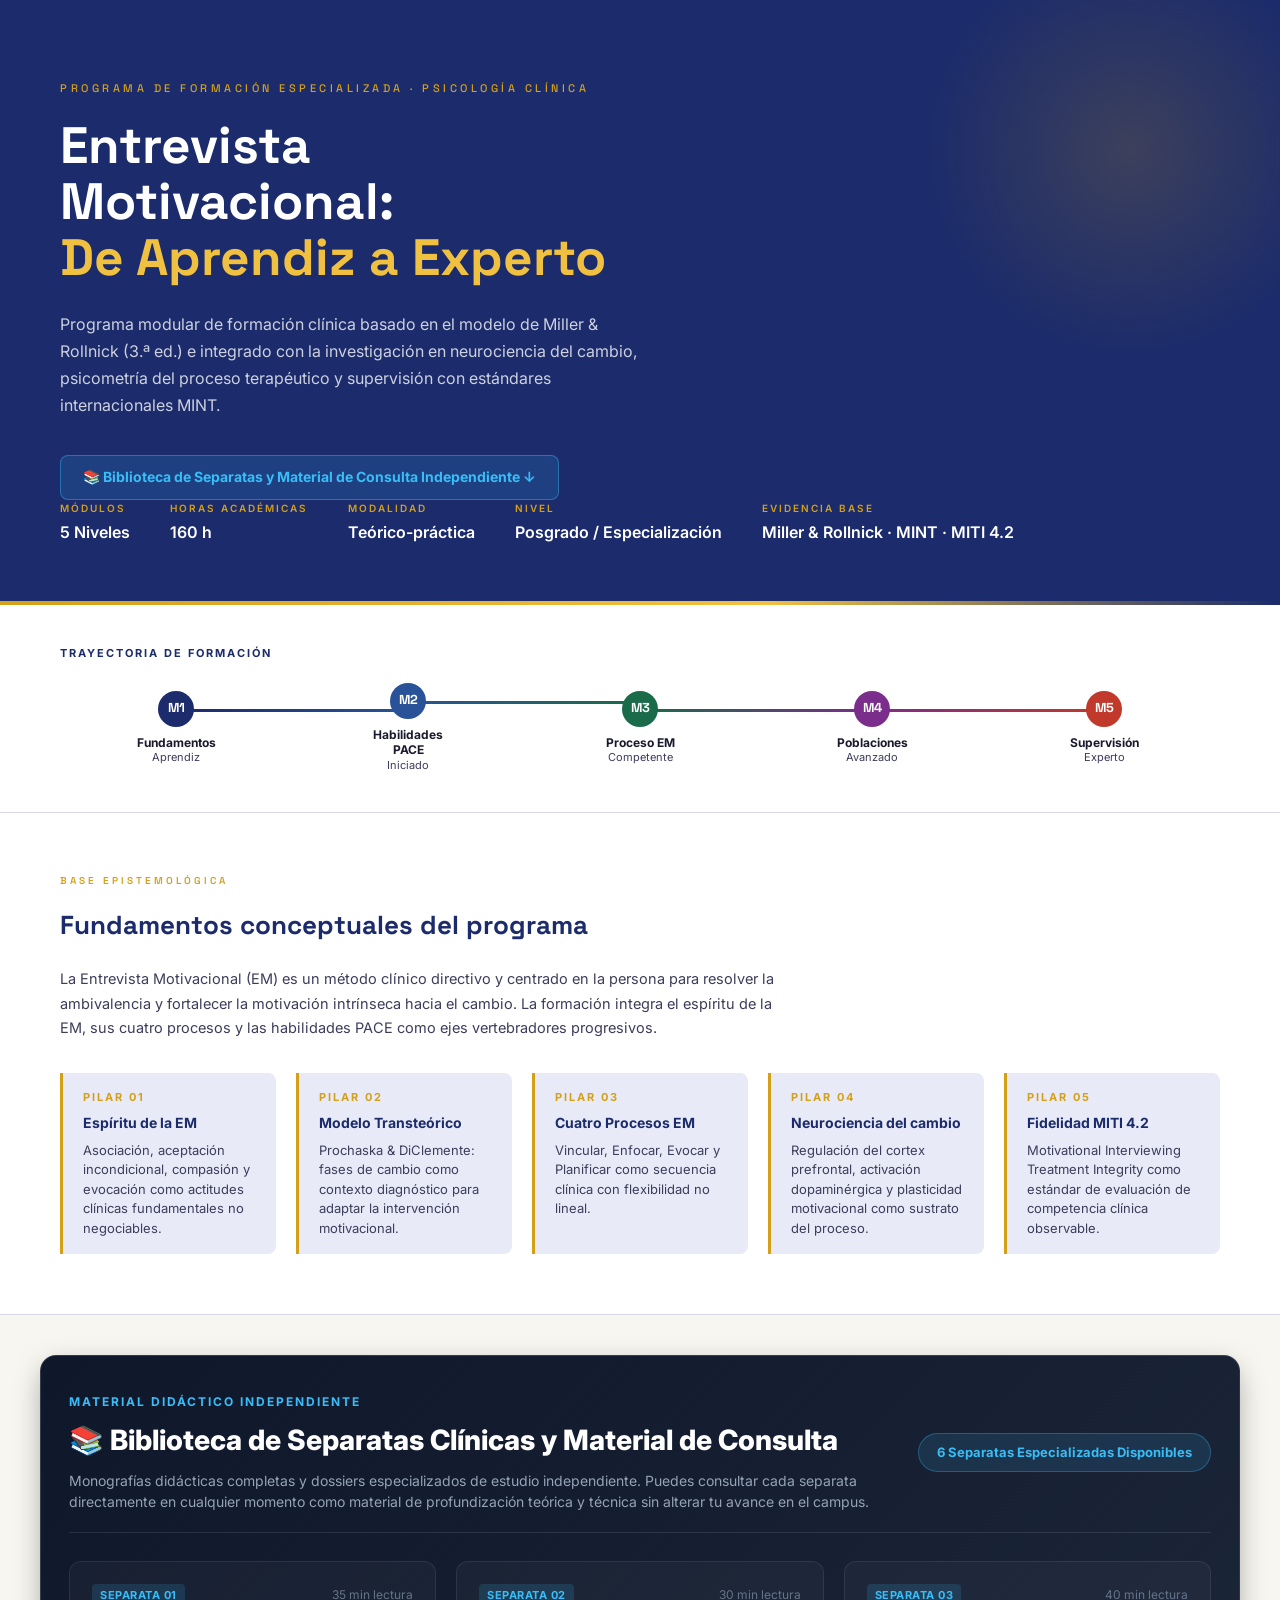
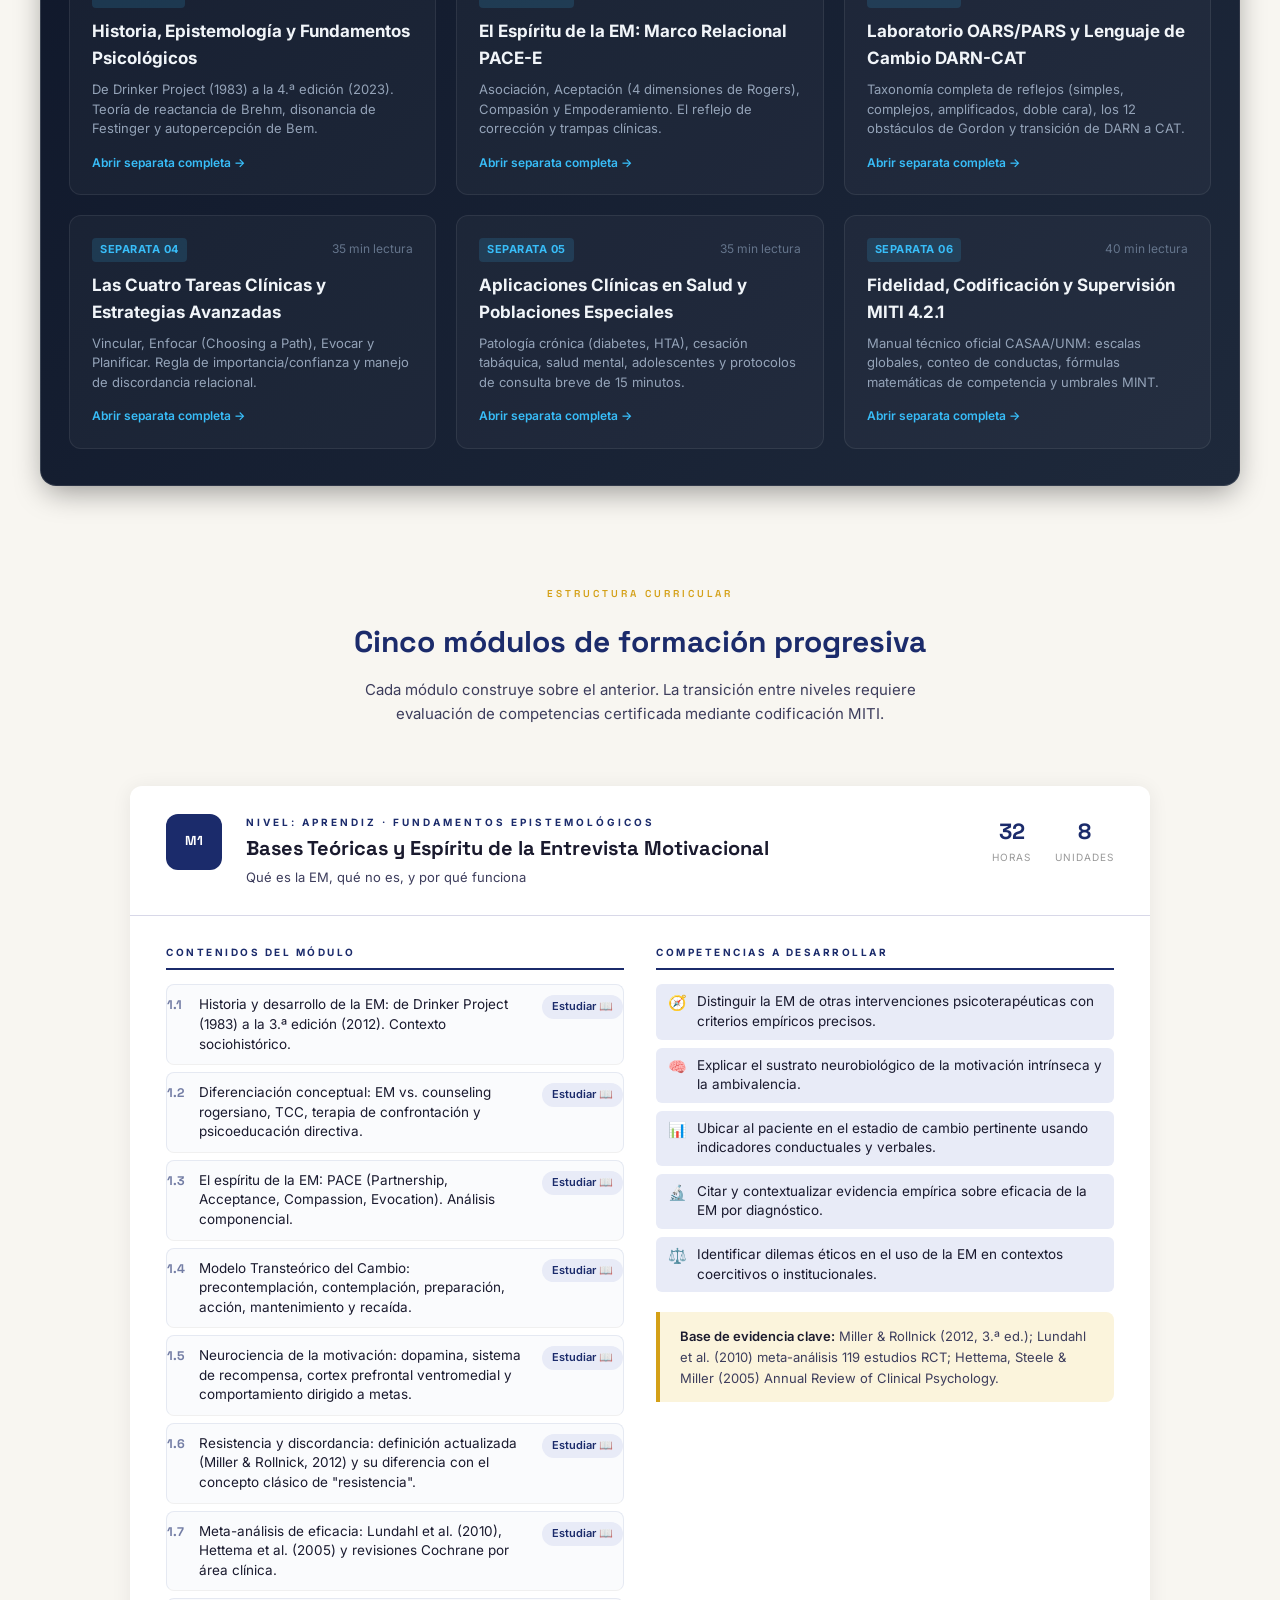
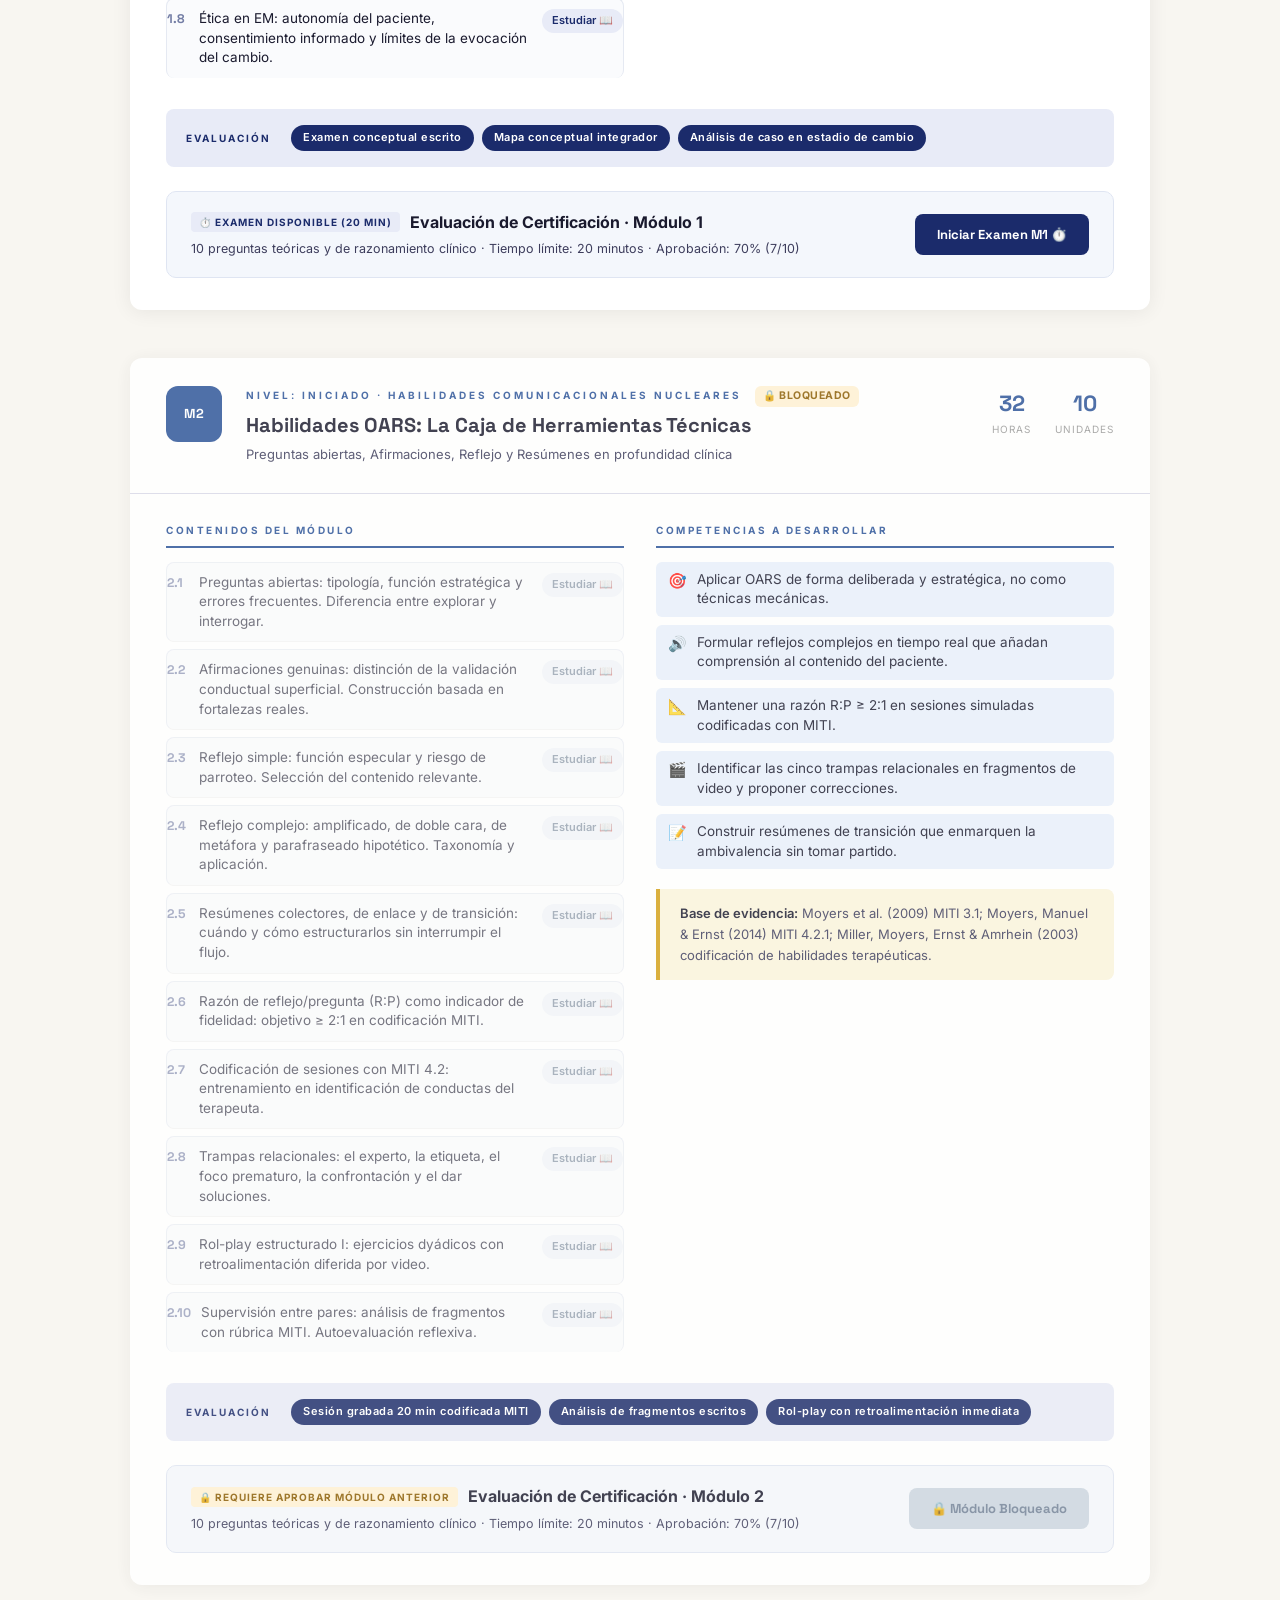
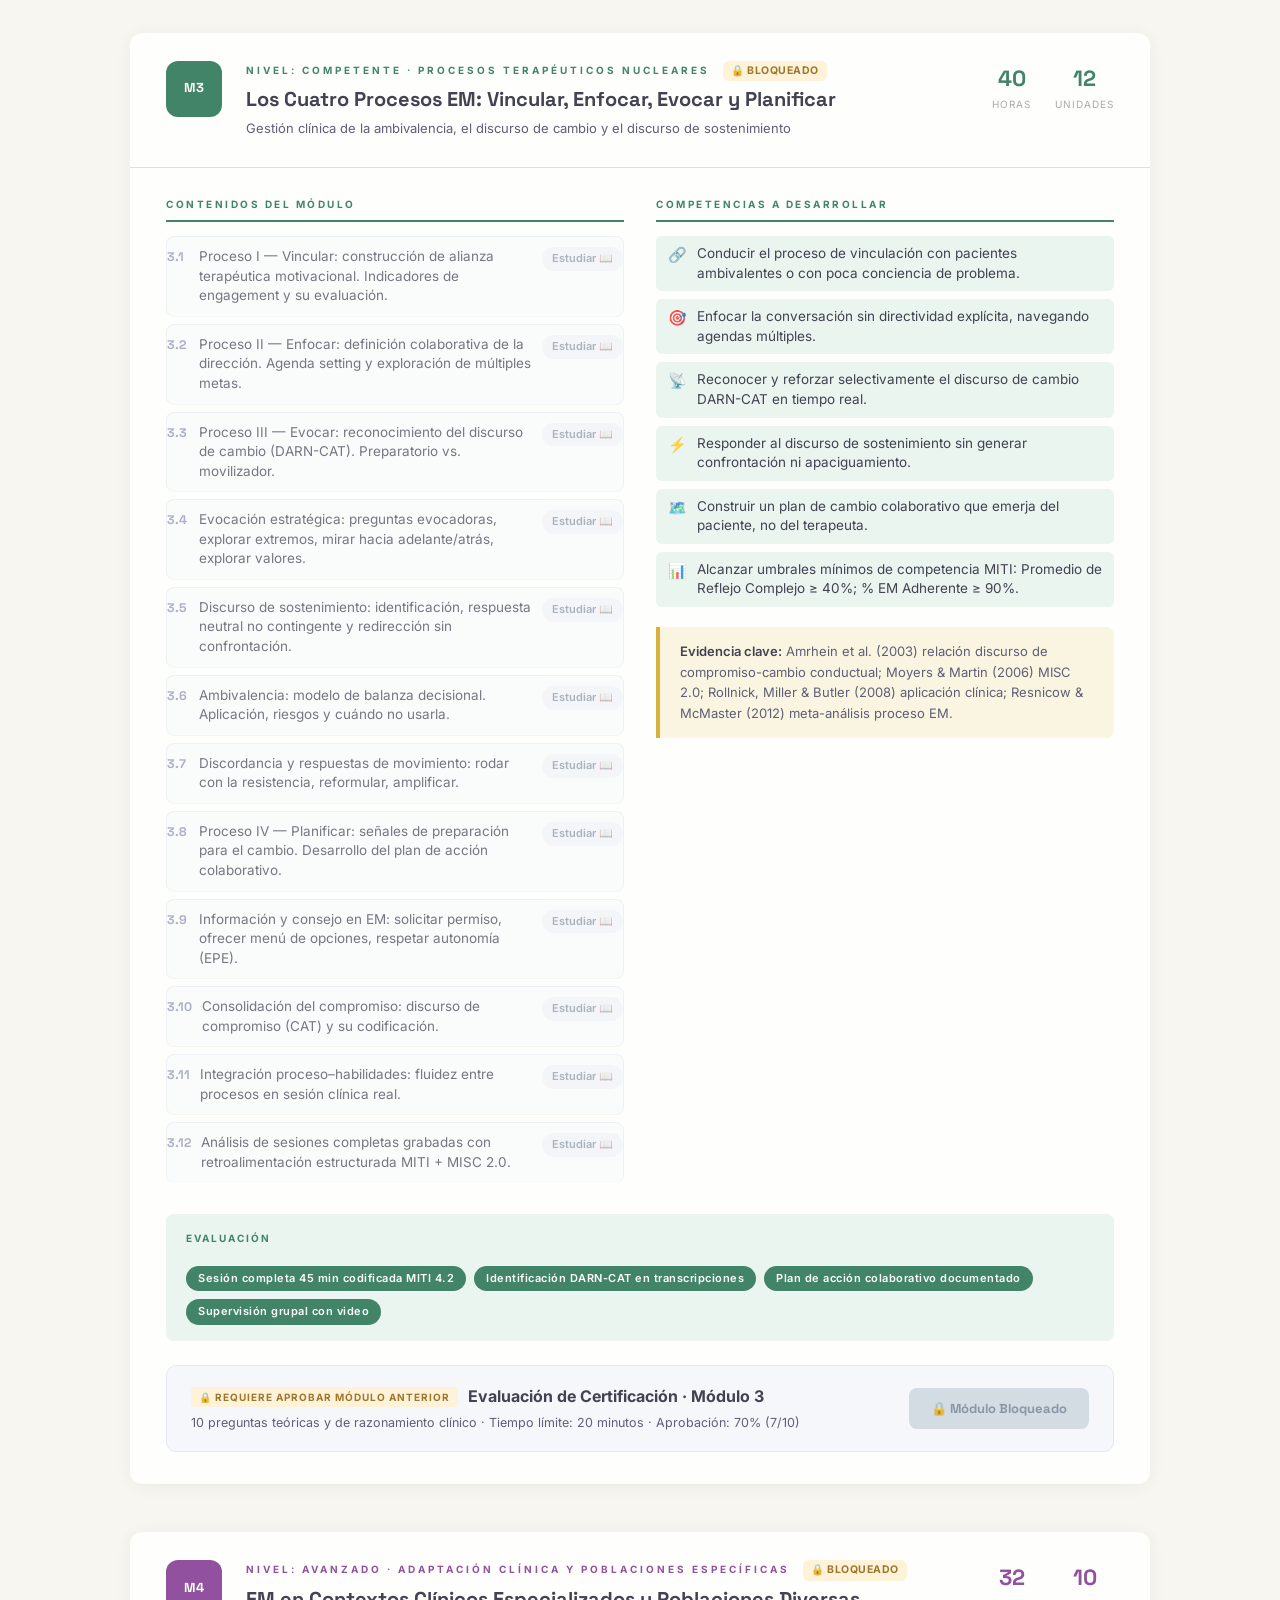
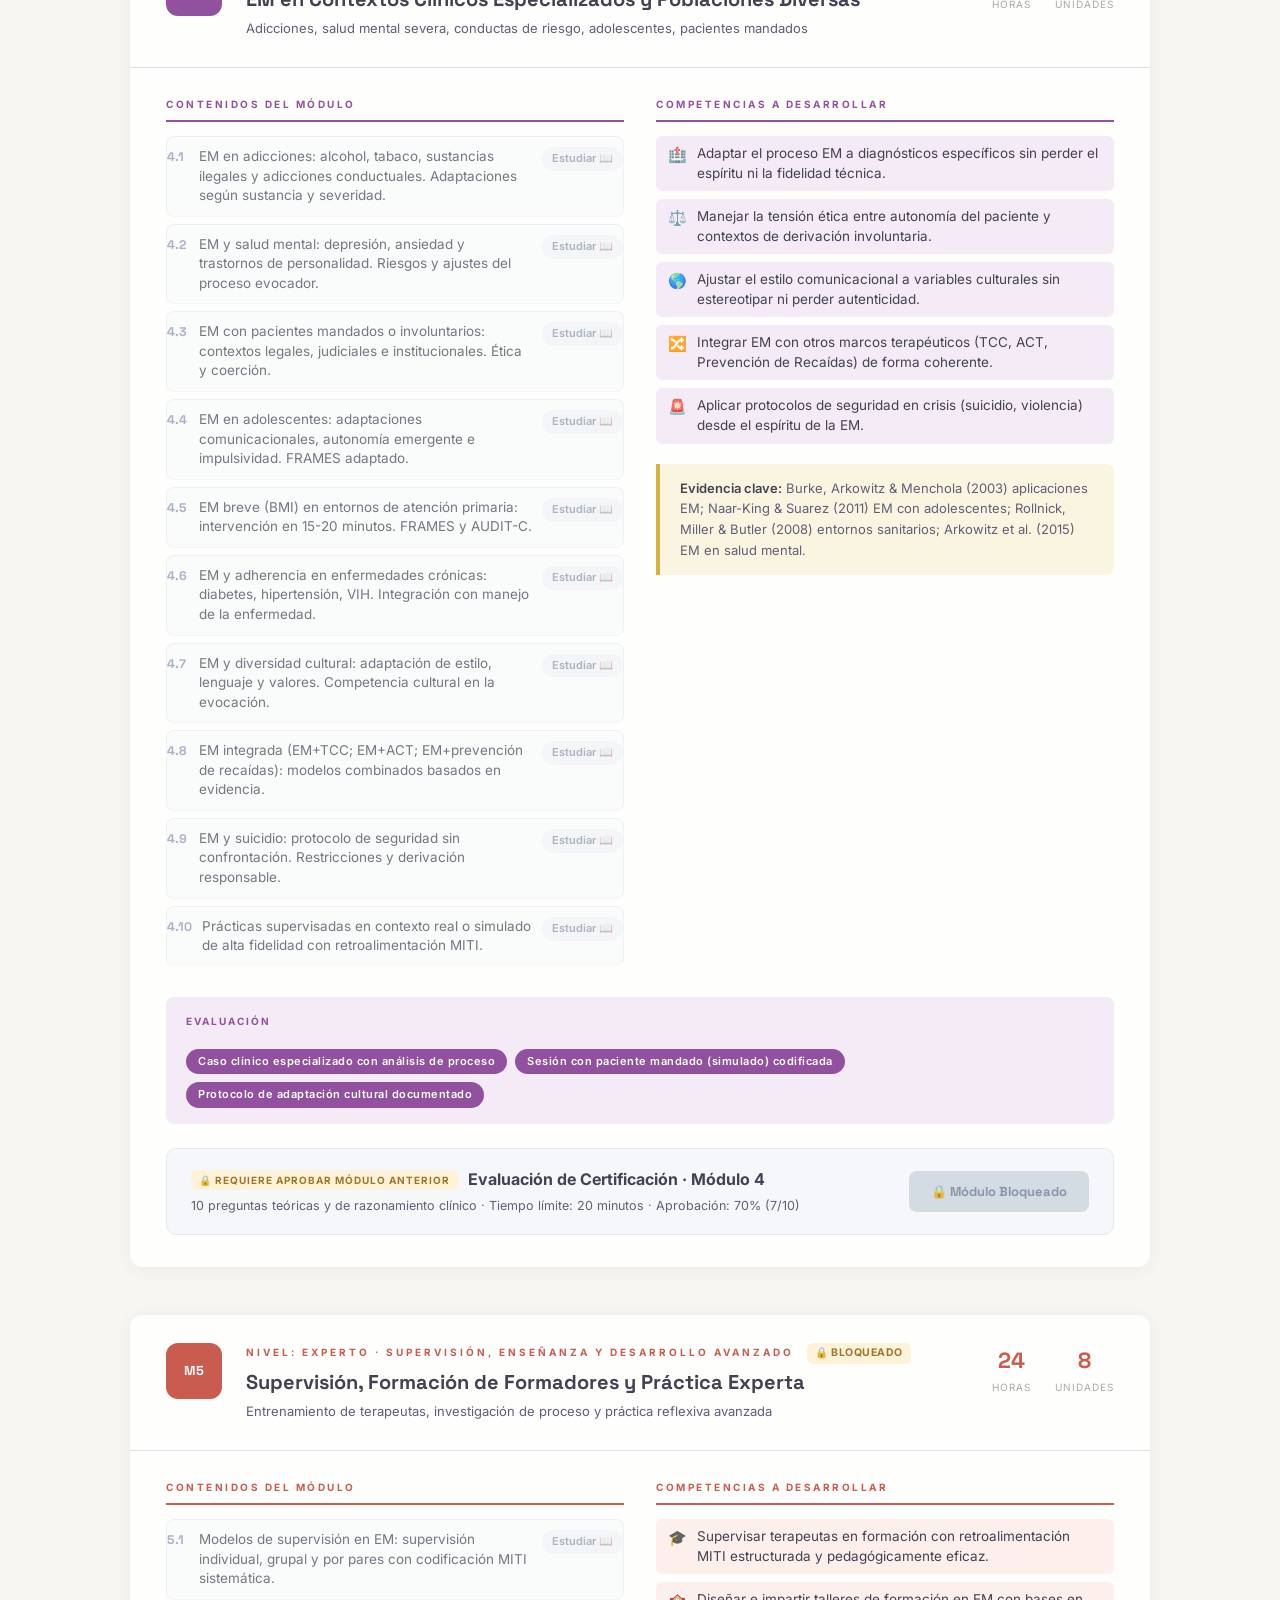
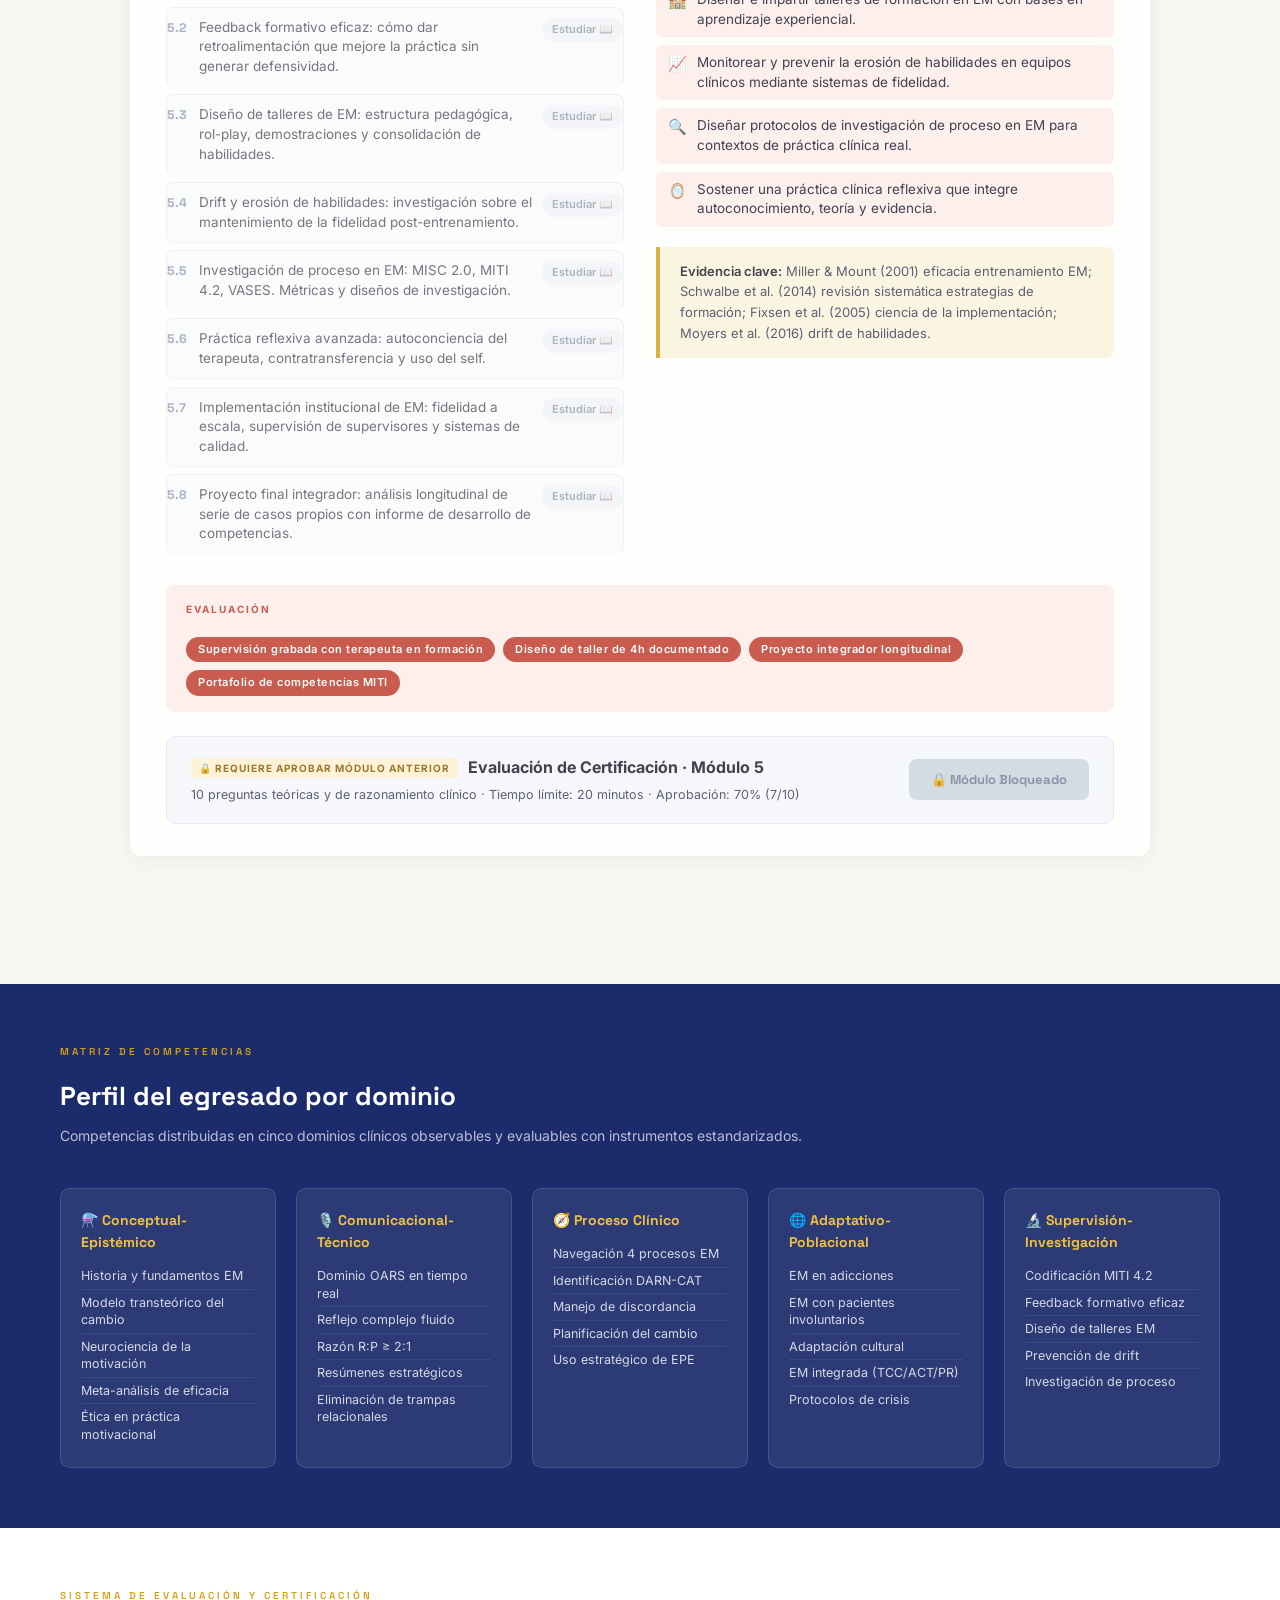
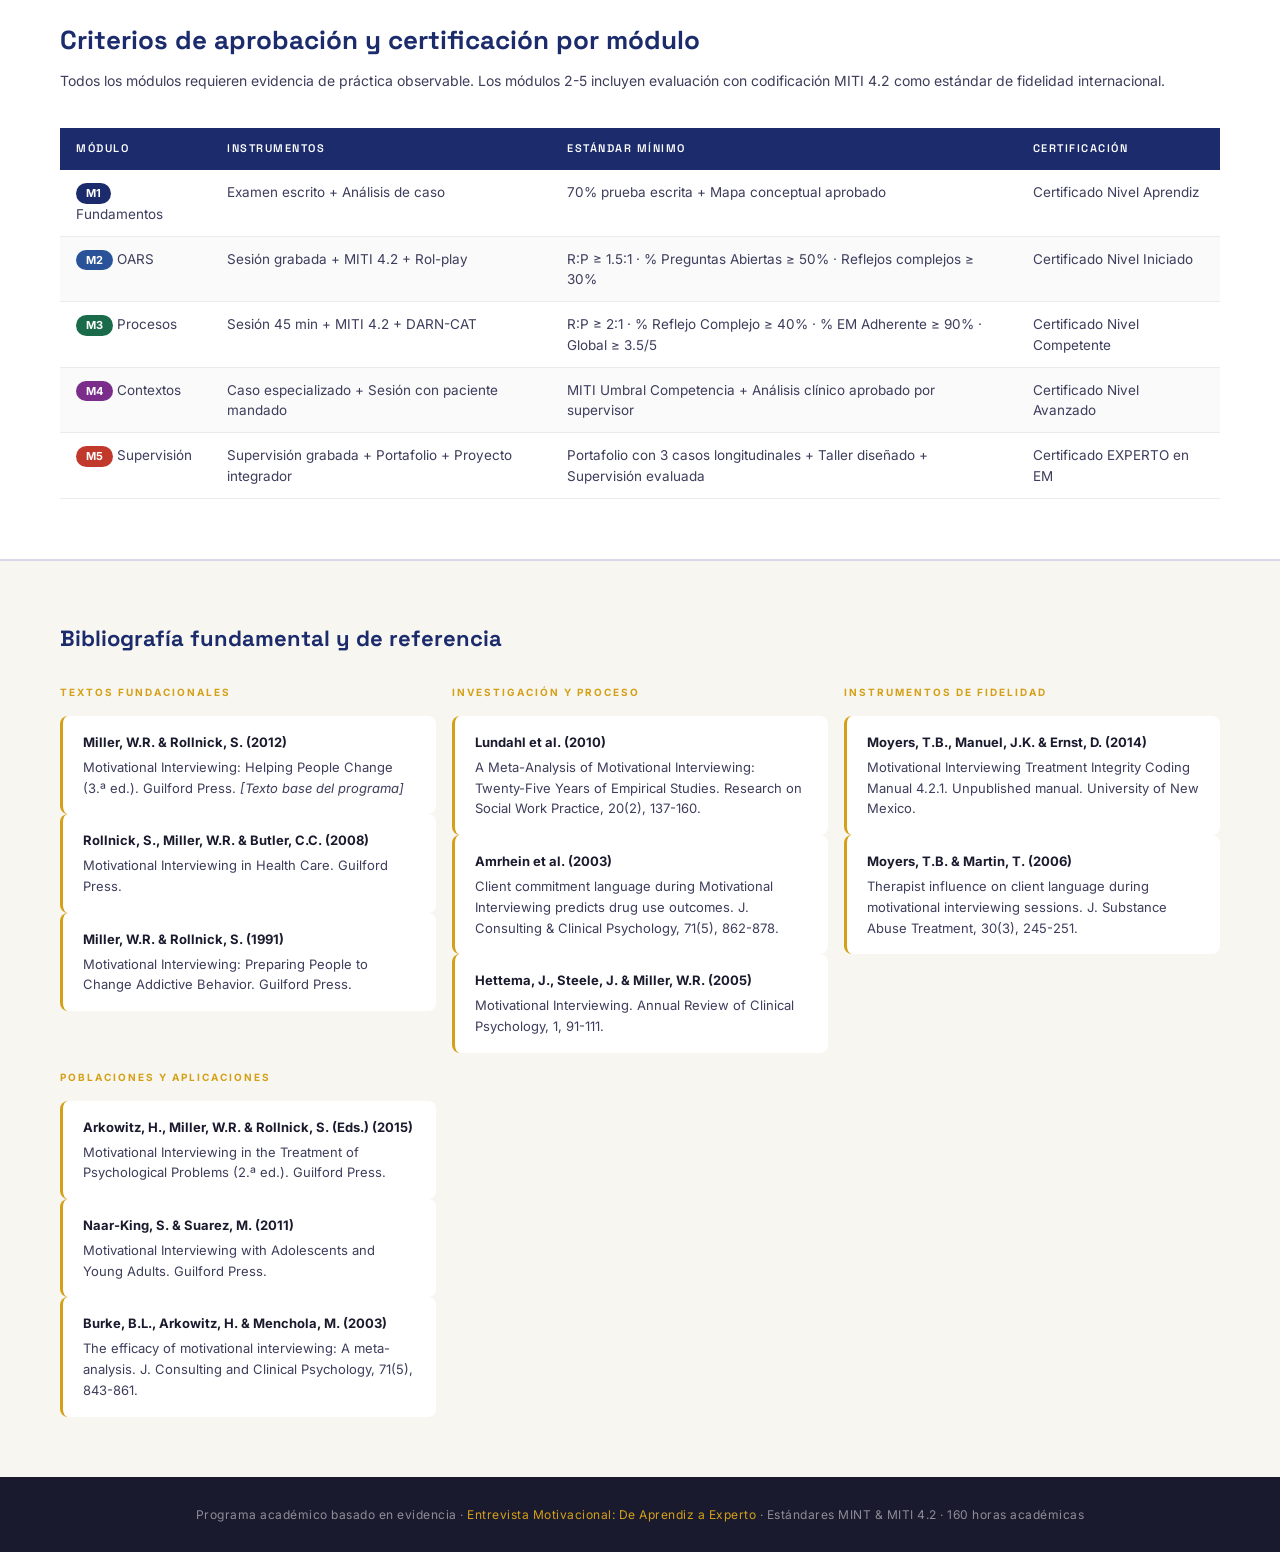
==== commit 23e023fb: "feat: integrar biblioteca de separatas independiente y profundizar contenido academico del Modulo 1" ====
--- a/index.html
+++ b/index.html
@@ -629,7 +629,10 @@
   <div class="hero-eyebrow">Programa de Formación Especializada · Psicología Clínica</div>
   <h1>Entrevista<br>Motivacional:<br><em>De Aprendiz a Experto</em></h1>
   <p class="hero-desc">Programa modular de formación clínica basado en el modelo de Miller &amp; Rollnick (3.ª ed.) e integrado con la investigación en neurociencia del cambio, psicometría del proceso terapéutico y supervisión con estándares internacionales MINT.</p>
-  <div class="hero-meta">
+  <div style="margin-top: 20px;">
+        <a href="#biblioteca-separatas" style="display: inline-flex; align-items: center; gap: 8px; background: rgba(56,189,248,0.15); border: 1px solid rgba(56,189,248,0.4); color: #38bdf8; padding: 10px 22px; border-radius: 8px; font-weight: 700; text-decoration: none; font-size: 14px; transition: all 0.2s;">📚 Biblioteca de Separatas y Material de Consulta Independiente ↓</a>
+      </div>
+      <div class="hero-meta">
     <div class="meta-item">
       <span class="meta-label">Módulos</span>
       <span class="meta-value">5 Niveles</span>
@@ -718,6 +721,90 @@
       <h4>Fidelidad MITI 4.2</h4>
       <p>Motivational Interviewing Treatment Integrity como estándar de evaluación de competencia clínica observable.</p>
     </div>
+  </div>
+</section>
+
+<!-- BIBLIOTECA DE SEPARATAS CLÍNICAS -->
+<section class="separatas-library" id="biblioteca-separatas" style="max-width: 1200px; margin: 40px auto; padding: 36px 28px; background: linear-gradient(135deg, #0f172a, #1e293b); border: 1px solid rgba(255,255,255,0.12); border-radius: 16px; color: #f8fafc; box-shadow: 0 10px 30px -5px rgba(0, 0, 0, 0.4);">
+  <div style="display: flex; align-items: center; justify-content: space-between; flex-wrap: wrap; gap: 16px; margin-bottom: 28px; border-bottom: 1px solid rgba(255,255,255,0.1); padding-bottom: 20px;">
+    <div>
+      <div style="font-size: 12px; text-transform: uppercase; letter-spacing: 2px; color: #38bdf8; font-weight: 700; margin-bottom: 6px;">Material Didáctico Independiente</div>
+      <h2 style="font-size: 28px; font-weight: 800; color: #ffffff; margin: 0;">📚 Biblioteca de Separatas Clínicas y Material de Consulta</h2>
+      <p style="color: #94a3b8; font-size: 14px; margin: 8px 0 0; max-width: 820px; line-height: 1.5;">
+        Monografías didácticas completas y dossiers especializados de estudio independiente. Puedes consultar cada separata directamente en cualquier momento como material de profundización teórica y técnica sin alterar tu avance en el campus.
+      </p>
+    </div>
+    <div style="background: rgba(56, 189, 248, 0.12); border: 1px solid rgba(56, 189, 248, 0.3); padding: 8px 18px; border-radius: 999px; font-size: 13px; color: #38bdf8; font-weight: 700;">
+      6 Separatas Especializadas Disponibles
+    </div>
+  </div>
+
+  <div style="display: grid; grid-template-columns: repeat(auto-fit, minmax(320px, 1fr)); gap: 20px;">
+    <!-- Sep 0 -->
+    <a href="separatas/separata-0-historia-fundamentos.html" target="_blank" style="display: block; text-decoration: none; background: rgba(255,255,255,0.03); border: 1px solid rgba(255,255,255,0.08); border-radius: 12px; padding: 22px; transition: all 0.2s; color: inherit;">
+      <div style="display: flex; justify-content: space-between; align-items: baseline; margin-bottom: 10px;">
+        <span style="font-size: 11px; font-weight: 700; color: #38bdf8; background: rgba(56,189,248,0.15); padding: 3px 8px; border-radius: 4px; letter-spacing: 0.5px;">SEPARATA 01</span>
+        <span style="font-size: 12px; color: #64748b;">35 min lectura</span>
+      </div>
+      <h3 style="font-size: 17px; font-weight: 700; color: #f1f5f9; margin: 0 0 8px;">Historia, Epistemología y Fundamentos Psicológicos</h3>
+      <p style="font-size: 13px; color: #94a3b8; line-height: 1.5; margin: 0 0 14px;">De Drinker Project (1983) a la 4.ª edición (2023). Teoría de reactancia de Brehm, disonancia de Festinger y autopercepción de Bem.</p>
+      <div style="font-size: 12px; color: #38bdf8; font-weight: 600; display: flex; align-items: center; gap: 4px;">Abrir separata completa →</div>
+    </a>
+
+    <!-- Sep 1 -->
+    <a href="separatas/separata-1-espiritu-pace.html" target="_blank" style="display: block; text-decoration: none; background: rgba(255,255,255,0.03); border: 1px solid rgba(255,255,255,0.08); border-radius: 12px; padding: 22px; transition: all 0.2s; color: inherit;">
+      <div style="display: flex; justify-content: space-between; align-items: baseline; margin-bottom: 10px;">
+        <span style="font-size: 11px; font-weight: 700; color: #38bdf8; background: rgba(56,189,248,0.15); padding: 3px 8px; border-radius: 4px; letter-spacing: 0.5px;">SEPARATA 02</span>
+        <span style="font-size: 12px; color: #64748b;">30 min lectura</span>
+      </div>
+      <h3 style="font-size: 17px; font-weight: 700; color: #f1f5f9; margin: 0 0 8px;">El Espíritu de la EM: Marco Relacional PACE-E</h3>
+      <p style="font-size: 13px; color: #94a3b8; line-height: 1.5; margin: 0 0 14px;">Asociación, Aceptación (4 dimensiones de Rogers), Compasión y Empoderamiento. El reflejo de corrección y trampas clínicas.</p>
+      <div style="font-size: 12px; color: #38bdf8; font-weight: 600; display: flex; align-items: center; gap: 4px;">Abrir separata completa →</div>
+    </a>
+
+    <!-- Sep 2 -->
+    <a href="separatas/separata-2-oars-darn-cat.html" target="_blank" style="display: block; text-decoration: none; background: rgba(255,255,255,0.03); border: 1px solid rgba(255,255,255,0.08); border-radius: 12px; padding: 22px; transition: all 0.2s; color: inherit;">
+      <div style="display: flex; justify-content: space-between; align-items: baseline; margin-bottom: 10px;">
+        <span style="font-size: 11px; font-weight: 700; color: #38bdf8; background: rgba(56,189,248,0.15); padding: 3px 8px; border-radius: 4px; letter-spacing: 0.5px;">SEPARATA 03</span>
+        <span style="font-size: 12px; color: #64748b;">40 min lectura</span>
+      </div>
+      <h3 style="font-size: 17px; font-weight: 700; color: #f1f5f9; margin: 0 0 8px;">Laboratorio OARS/PARS y Lenguaje de Cambio DARN-CAT</h3>
+      <p style="font-size: 13px; color: #94a3b8; line-height: 1.5; margin: 0 0 14px;">Taxonomía completa de reflejos (simples, complejos, amplificados, doble cara), los 12 obstáculos de Gordon y transición de DARN a CAT.</p>
+      <div style="font-size: 12px; color: #38bdf8; font-weight: 600; display: flex; align-items: center; gap: 4px;">Abrir separata completa →</div>
+    </a>
+
+    <!-- Sep 3 -->
+    <a href="separatas/separata-3-cuatro-tareas.html" target="_blank" style="display: block; text-decoration: none; background: rgba(255,255,255,0.03); border: 1px solid rgba(255,255,255,0.08); border-radius: 12px; padding: 22px; transition: all 0.2s; color: inherit;">
+      <div style="display: flex; justify-content: space-between; align-items: baseline; margin-bottom: 10px;">
+        <span style="font-size: 11px; font-weight: 700; color: #38bdf8; background: rgba(56,189,248,0.15); padding: 3px 8px; border-radius: 4px; letter-spacing: 0.5px;">SEPARATA 04</span>
+        <span style="font-size: 12px; color: #64748b;">35 min lectura</span>
+      </div>
+      <h3 style="font-size: 17px; font-weight: 700; color: #f1f5f9; margin: 0 0 8px;">Las Cuatro Tareas Clínicas y Estrategias Avanzadas</h3>
+      <p style="font-size: 13px; color: #94a3b8; line-height: 1.5; margin: 0 0 14px;">Vincular, Enfocar (Choosing a Path), Evocar y Planificar. Regla de importancia/confianza y manejo de discordancia relacional.</p>
+      <div style="font-size: 12px; color: #38bdf8; font-weight: 600; display: flex; align-items: center; gap: 4px;">Abrir separata completa →</div>
+    </a>
+
+    <!-- Sep 4 -->
+    <a href="separatas/separata-4-contextos-clinicos.html" target="_blank" style="display: block; text-decoration: none; background: rgba(255,255,255,0.03); border: 1px solid rgba(255,255,255,0.08); border-radius: 12px; padding: 22px; transition: all 0.2s; color: inherit;">
+      <div style="display: flex; justify-content: space-between; align-items: baseline; margin-bottom: 10px;">
+        <span style="font-size: 11px; font-weight: 700; color: #38bdf8; background: rgba(56,189,248,0.15); padding: 3px 8px; border-radius: 4px; letter-spacing: 0.5px;">SEPARATA 05</span>
+        <span style="font-size: 12px; color: #64748b;">35 min lectura</span>
+      </div>
+      <h3 style="font-size: 17px; font-weight: 700; color: #f1f5f9; margin: 0 0 8px;">Aplicaciones Clínicas en Salud y Poblaciones Especiales</h3>
+      <p style="font-size: 13px; color: #94a3b8; line-height: 1.5; margin: 0 0 14px;">Patología crónica (diabetes, HTA), cesación tabáquica, salud mental, adolescentes y protocolos de consulta breve de 15 minutos.</p>
+      <div style="font-size: 12px; color: #38bdf8; font-weight: 600; display: flex; align-items: center; gap: 4px;">Abrir separata completa →</div>
+    </a>
+
+    <!-- Sep 5 -->
+    <a href="separatas/separata-5-fidelidad-miti.html" target="_blank" style="display: block; text-decoration: none; background: rgba(255,255,255,0.03); border: 1px solid rgba(255,255,255,0.08); border-radius: 12px; padding: 22px; transition: all 0.2s; color: inherit;">
+      <div style="display: flex; justify-content: space-between; align-items: baseline; margin-bottom: 10px;">
+        <span style="font-size: 11px; font-weight: 700; color: #38bdf8; background: rgba(56,189,248,0.15); padding: 3px 8px; border-radius: 4px; letter-spacing: 0.5px;">SEPARATA 06</span>
+        <span style="font-size: 12px; color: #64748b;">40 min lectura</span>
+      </div>
+      <h3 style="font-size: 17px; font-weight: 700; color: #f1f5f9; margin: 0 0 8px;">Fidelidad, Codificación y Supervisión MITI 4.2.1</h3>
+      <p style="font-size: 13px; color: #94a3b8; line-height: 1.5; margin: 0 0 14px;">Manual técnico oficial CASAA/UNM: escalas globales, conteo de conductas, fórmulas matemáticas de competencia y umbrales MINT.</p>
+      <div style="font-size: 12px; color: #38bdf8; font-weight: 600; display: flex; align-items: center; gap: 4px;">Abrir separata completa →</div>
+    </a>
   </div>
 </section>
 
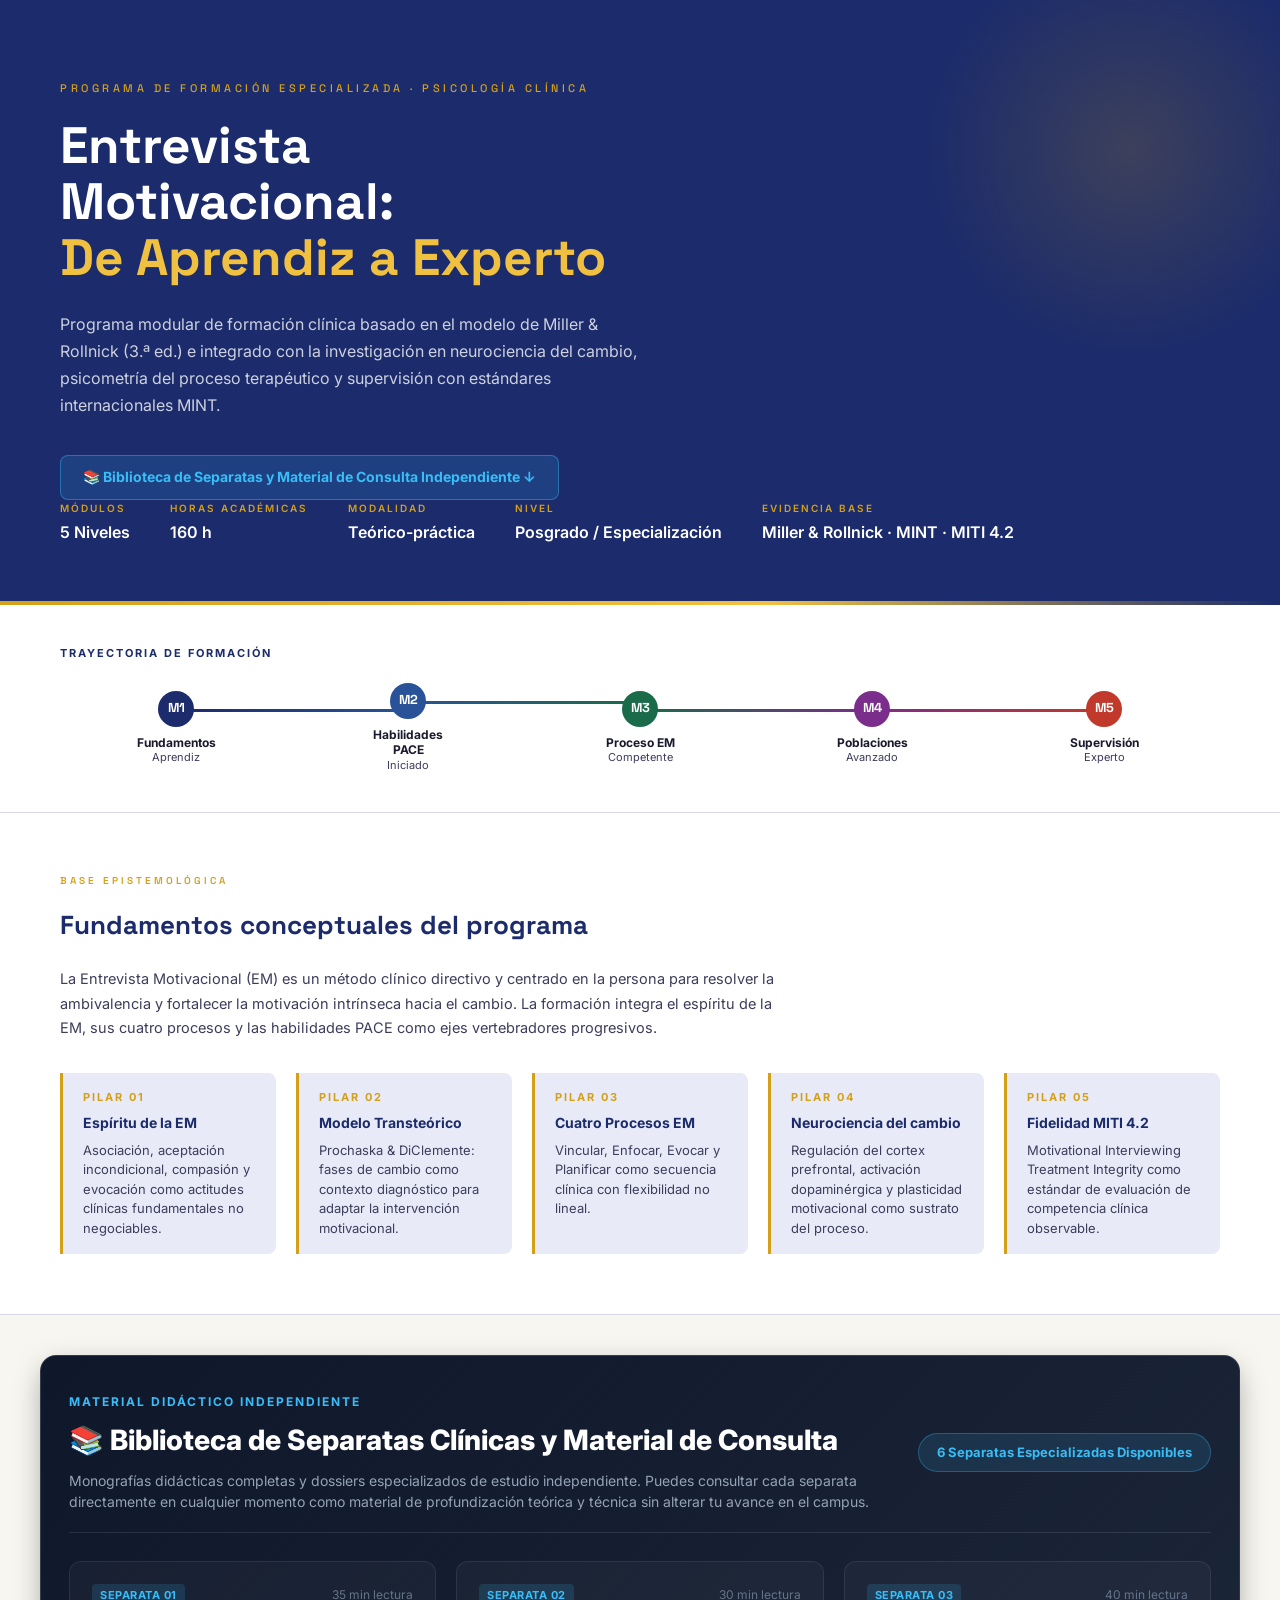
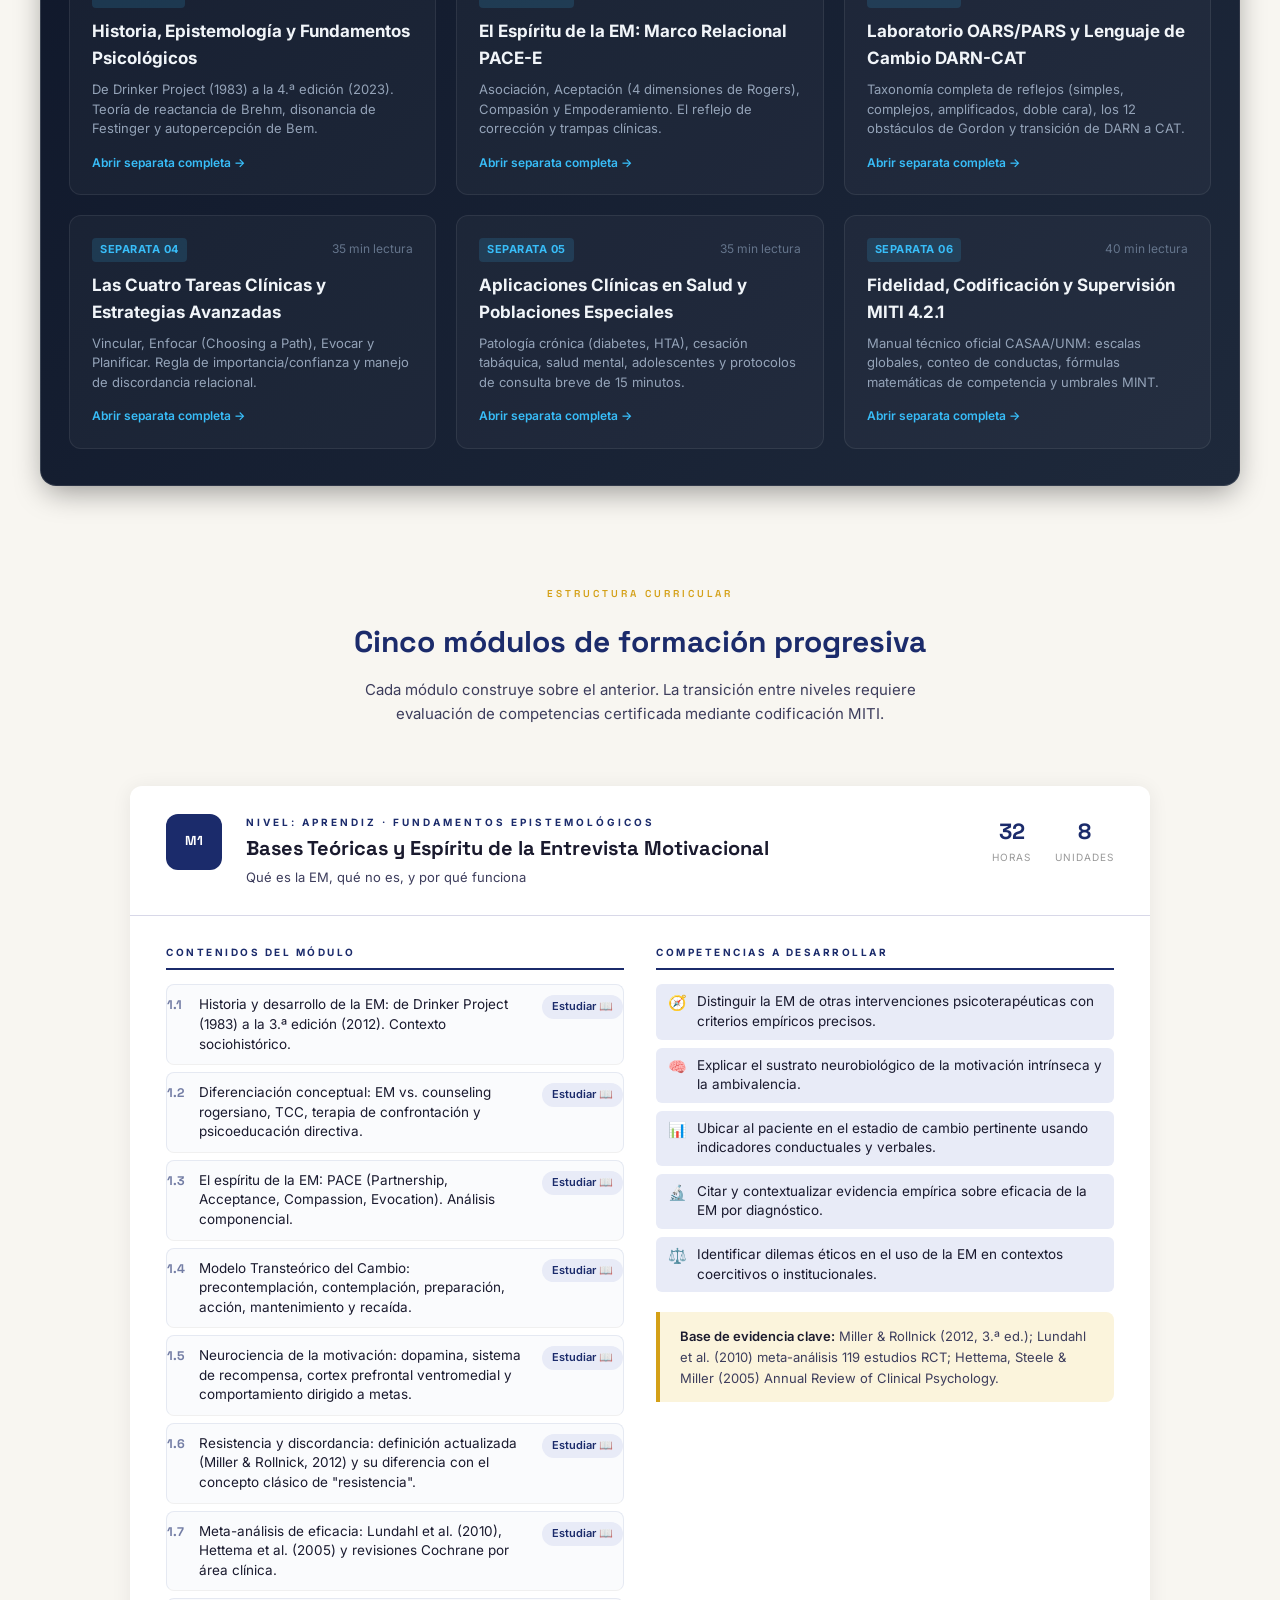
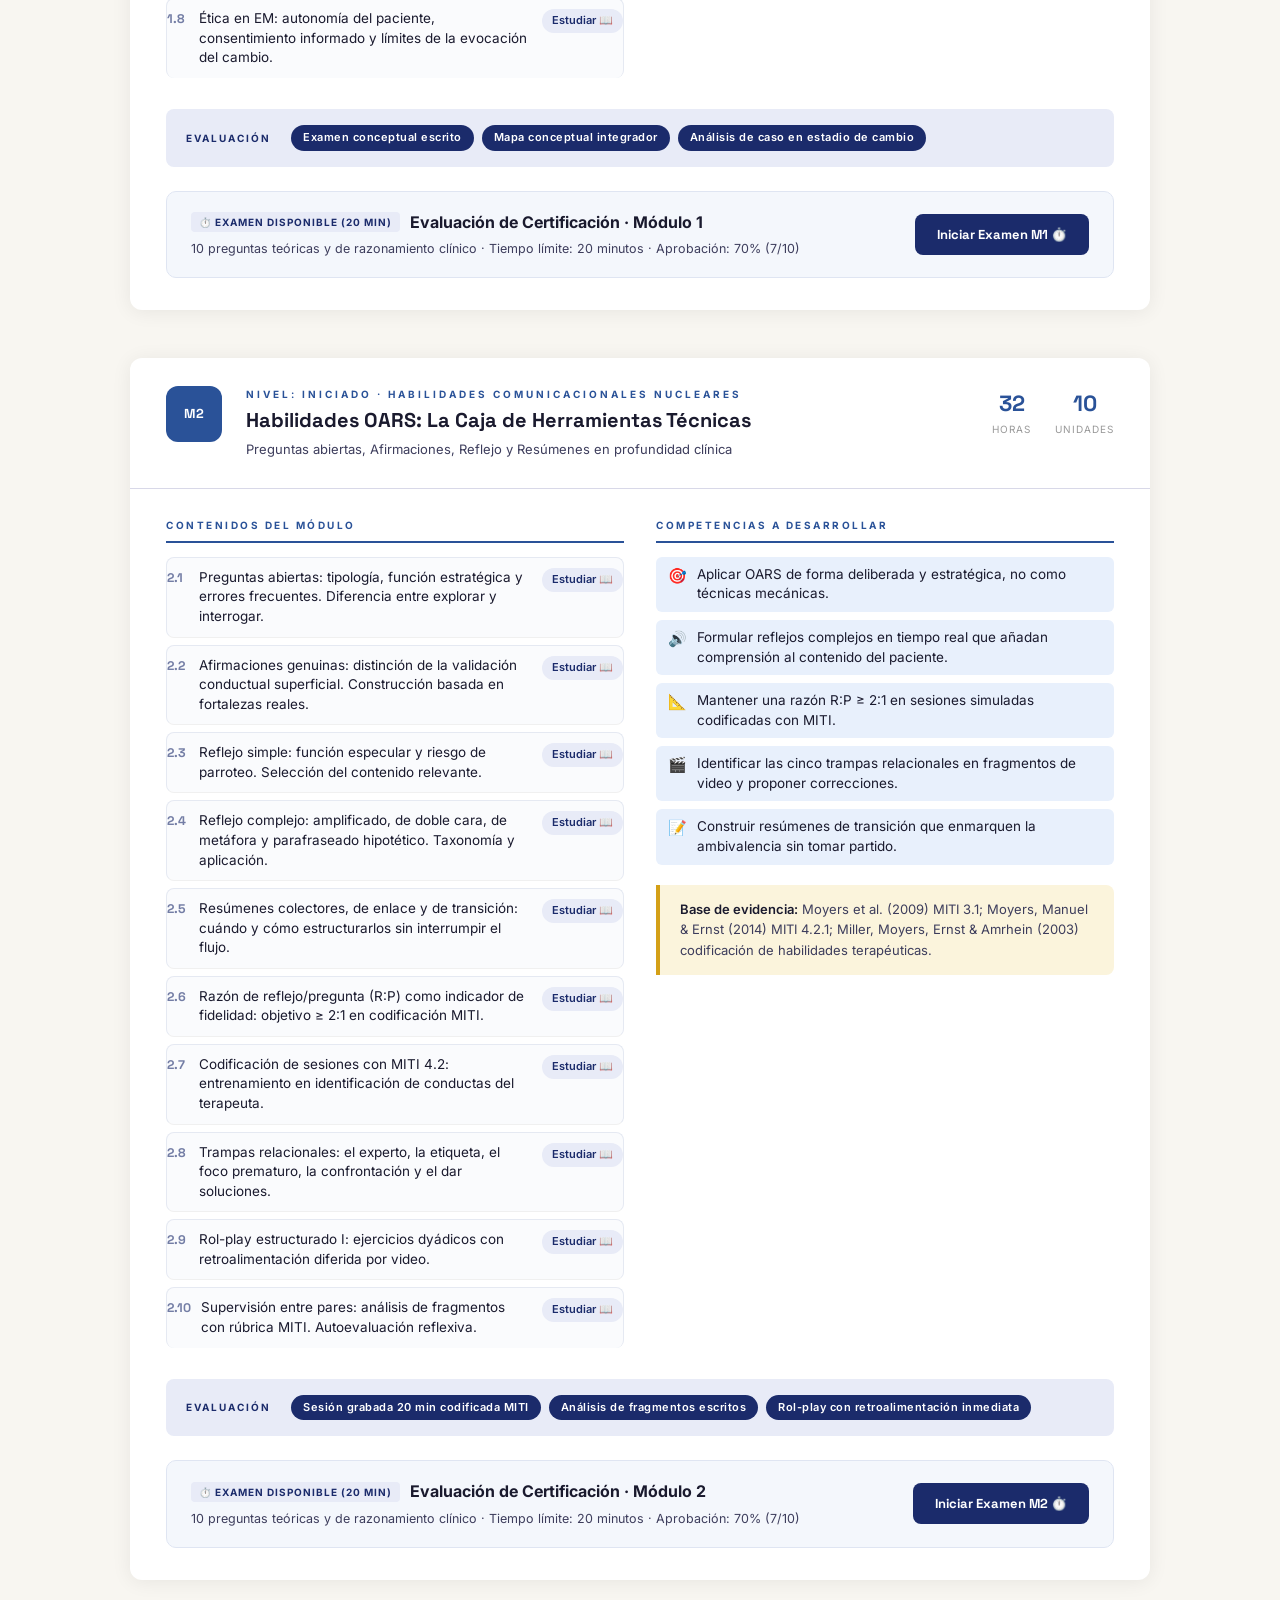
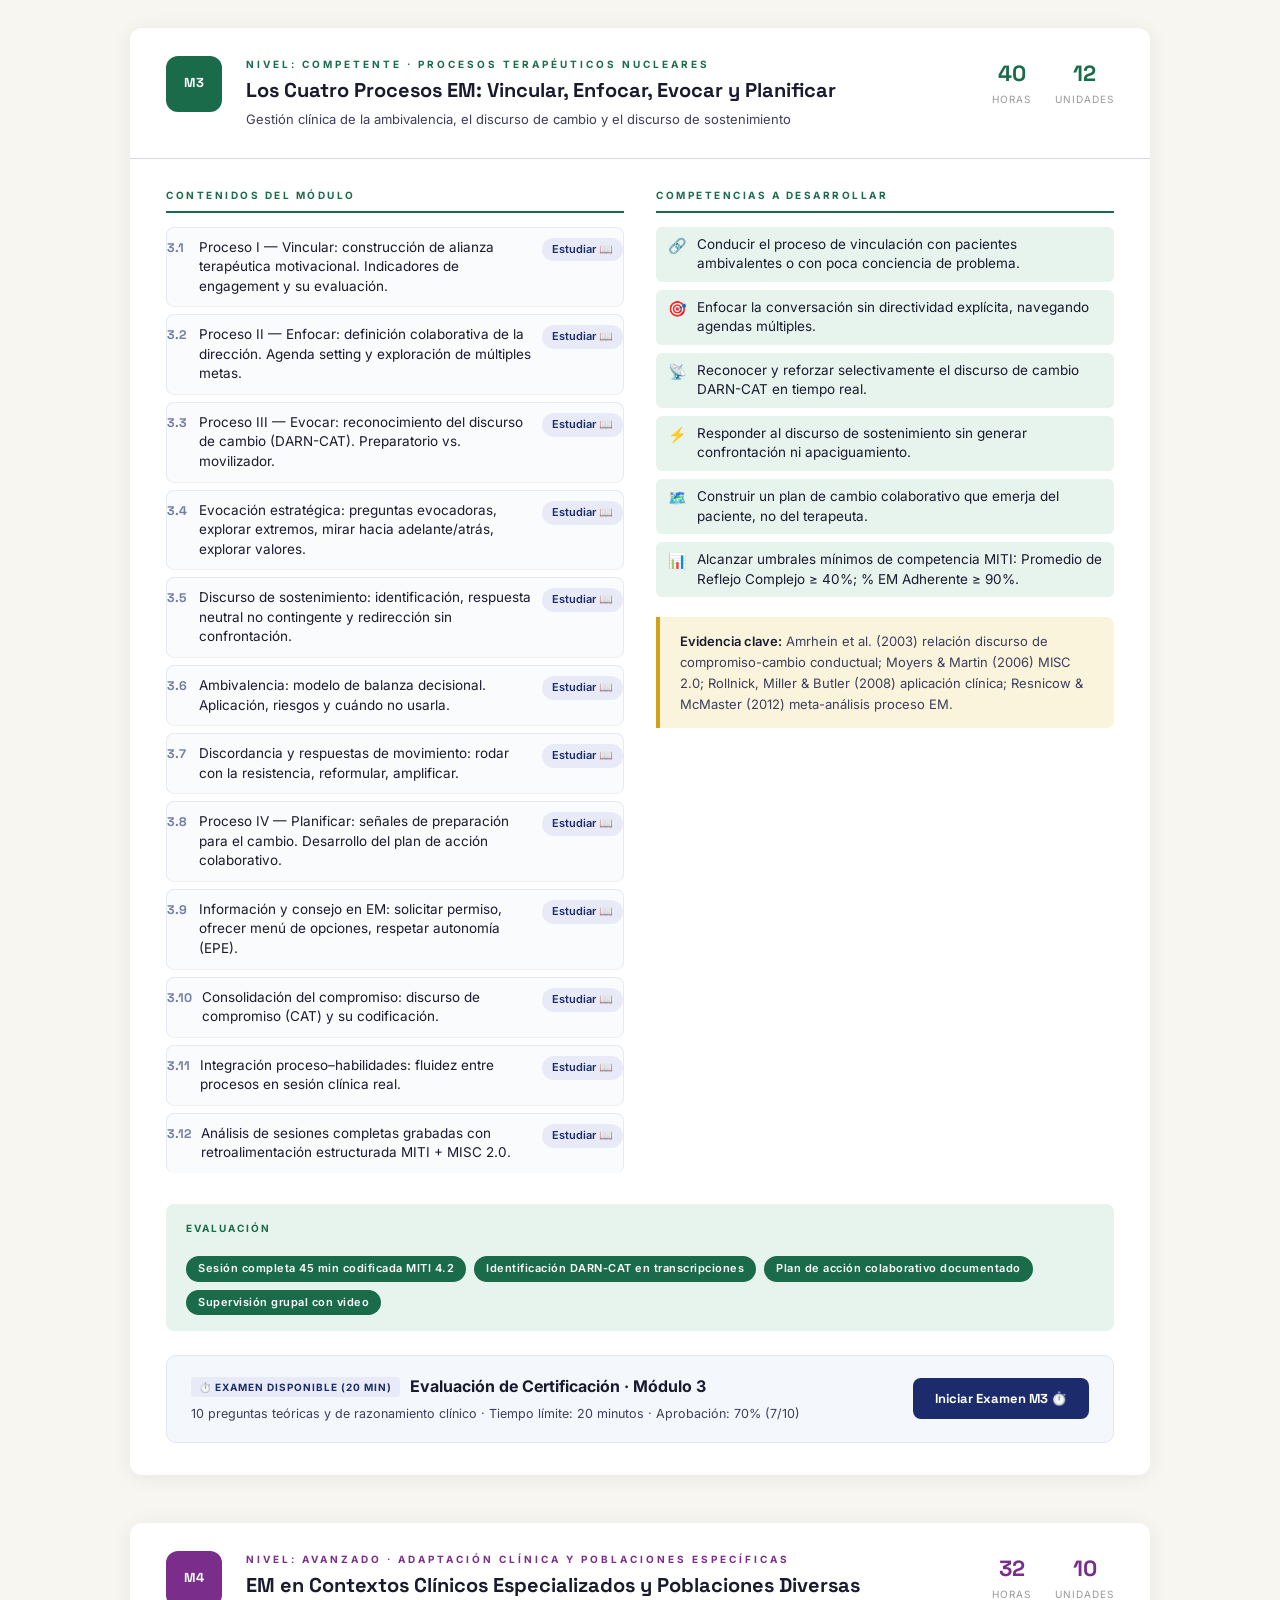
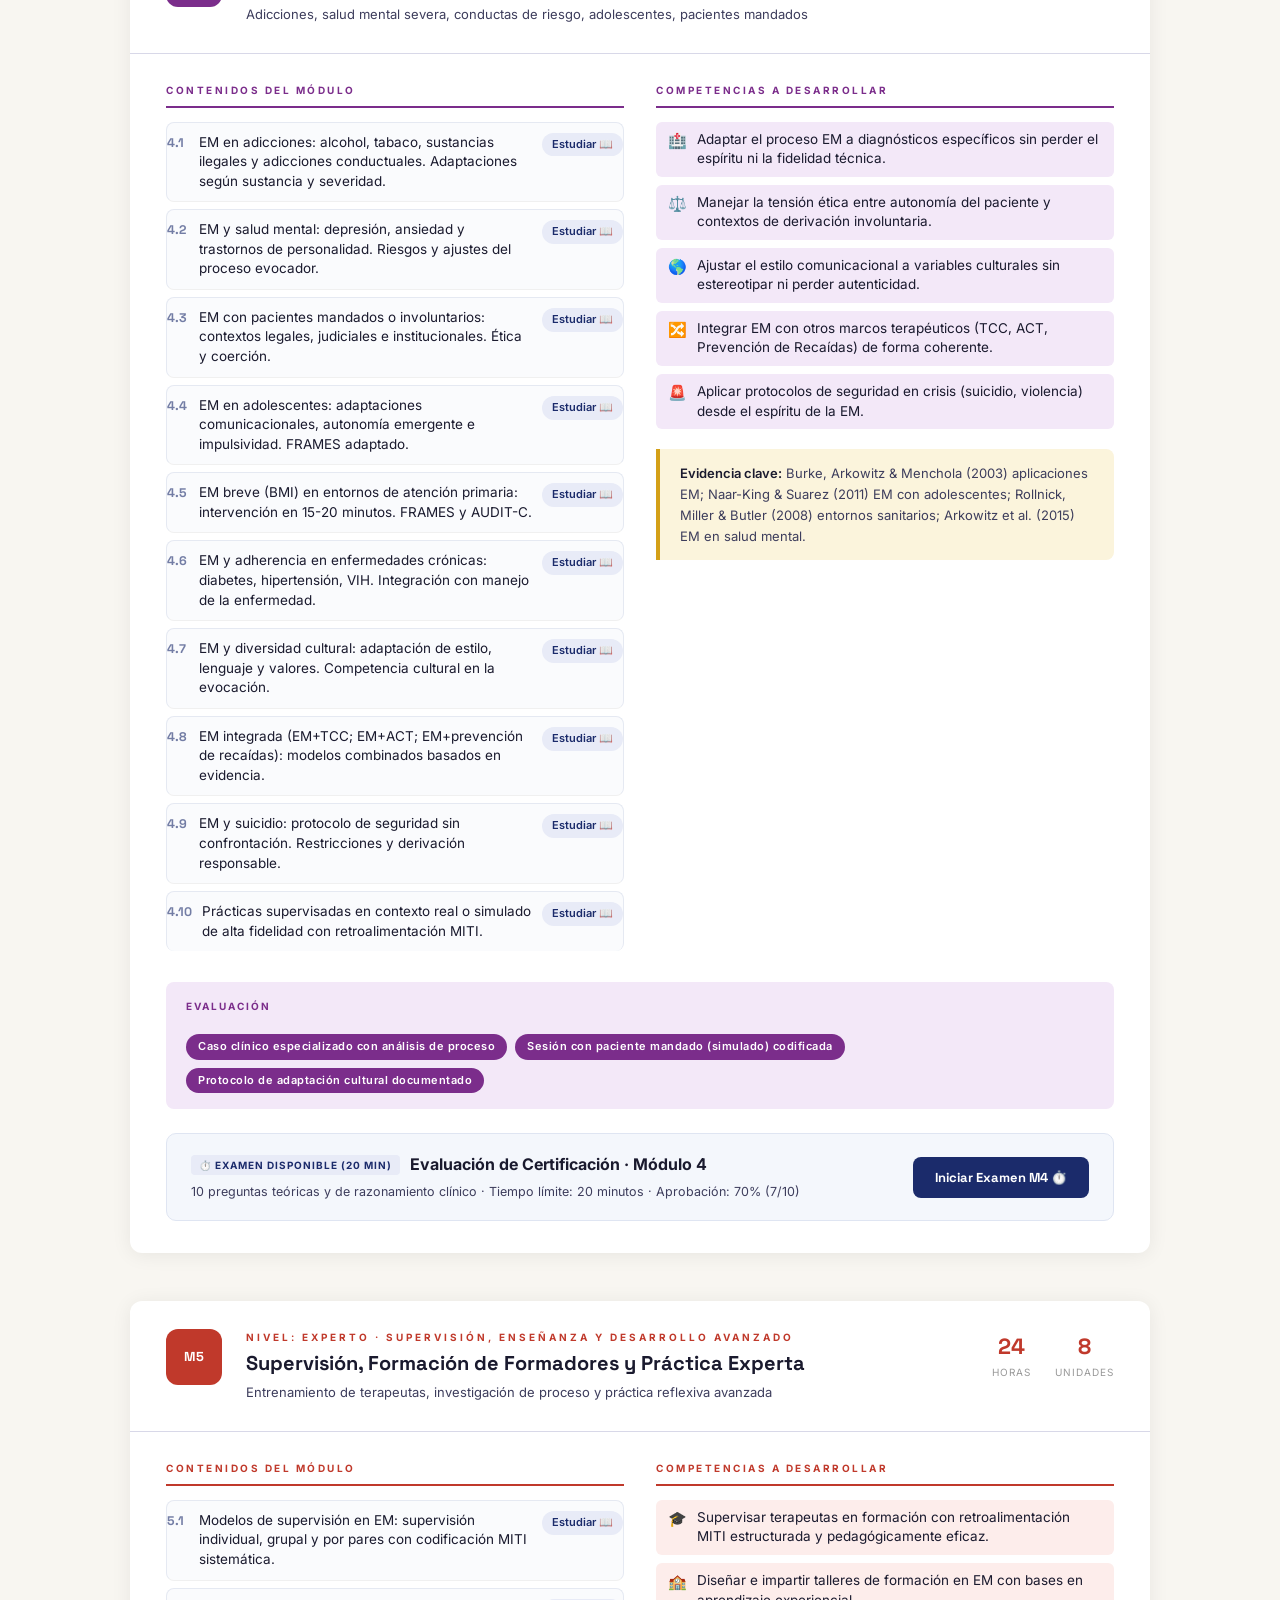
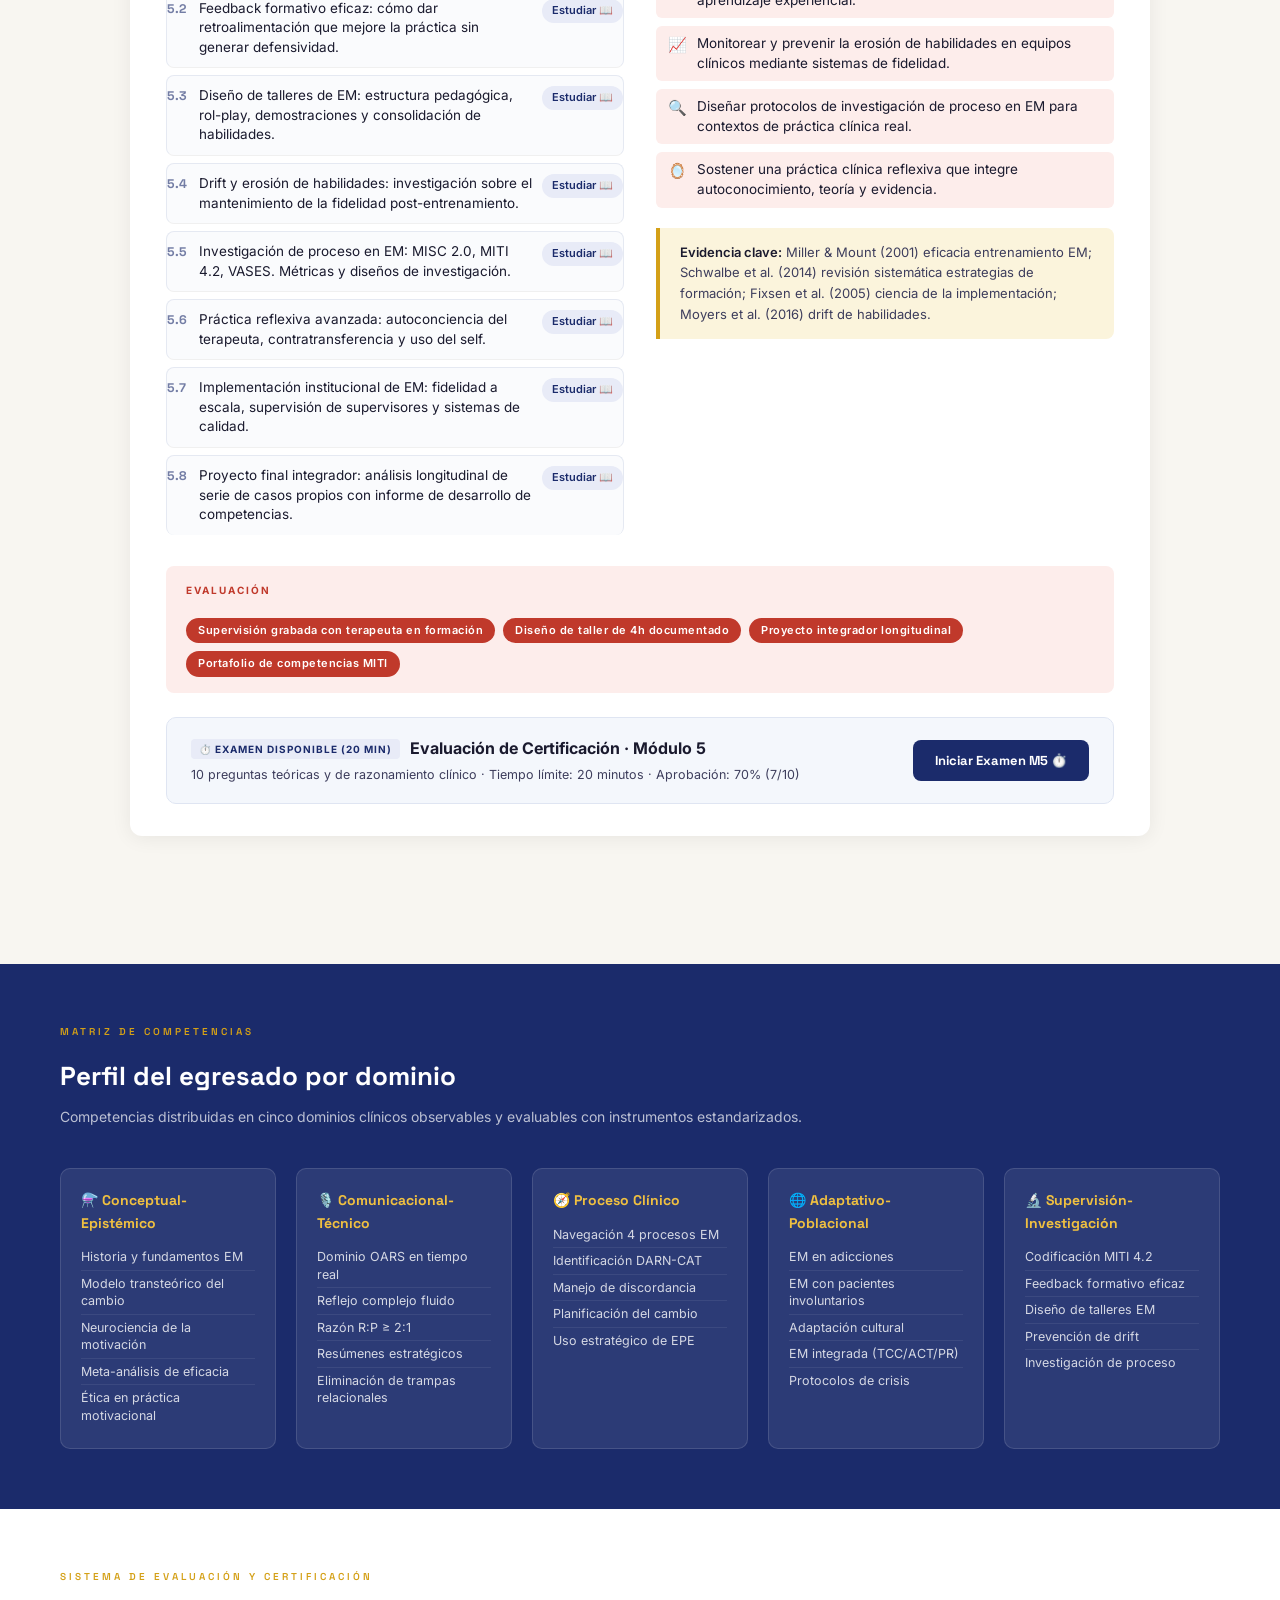
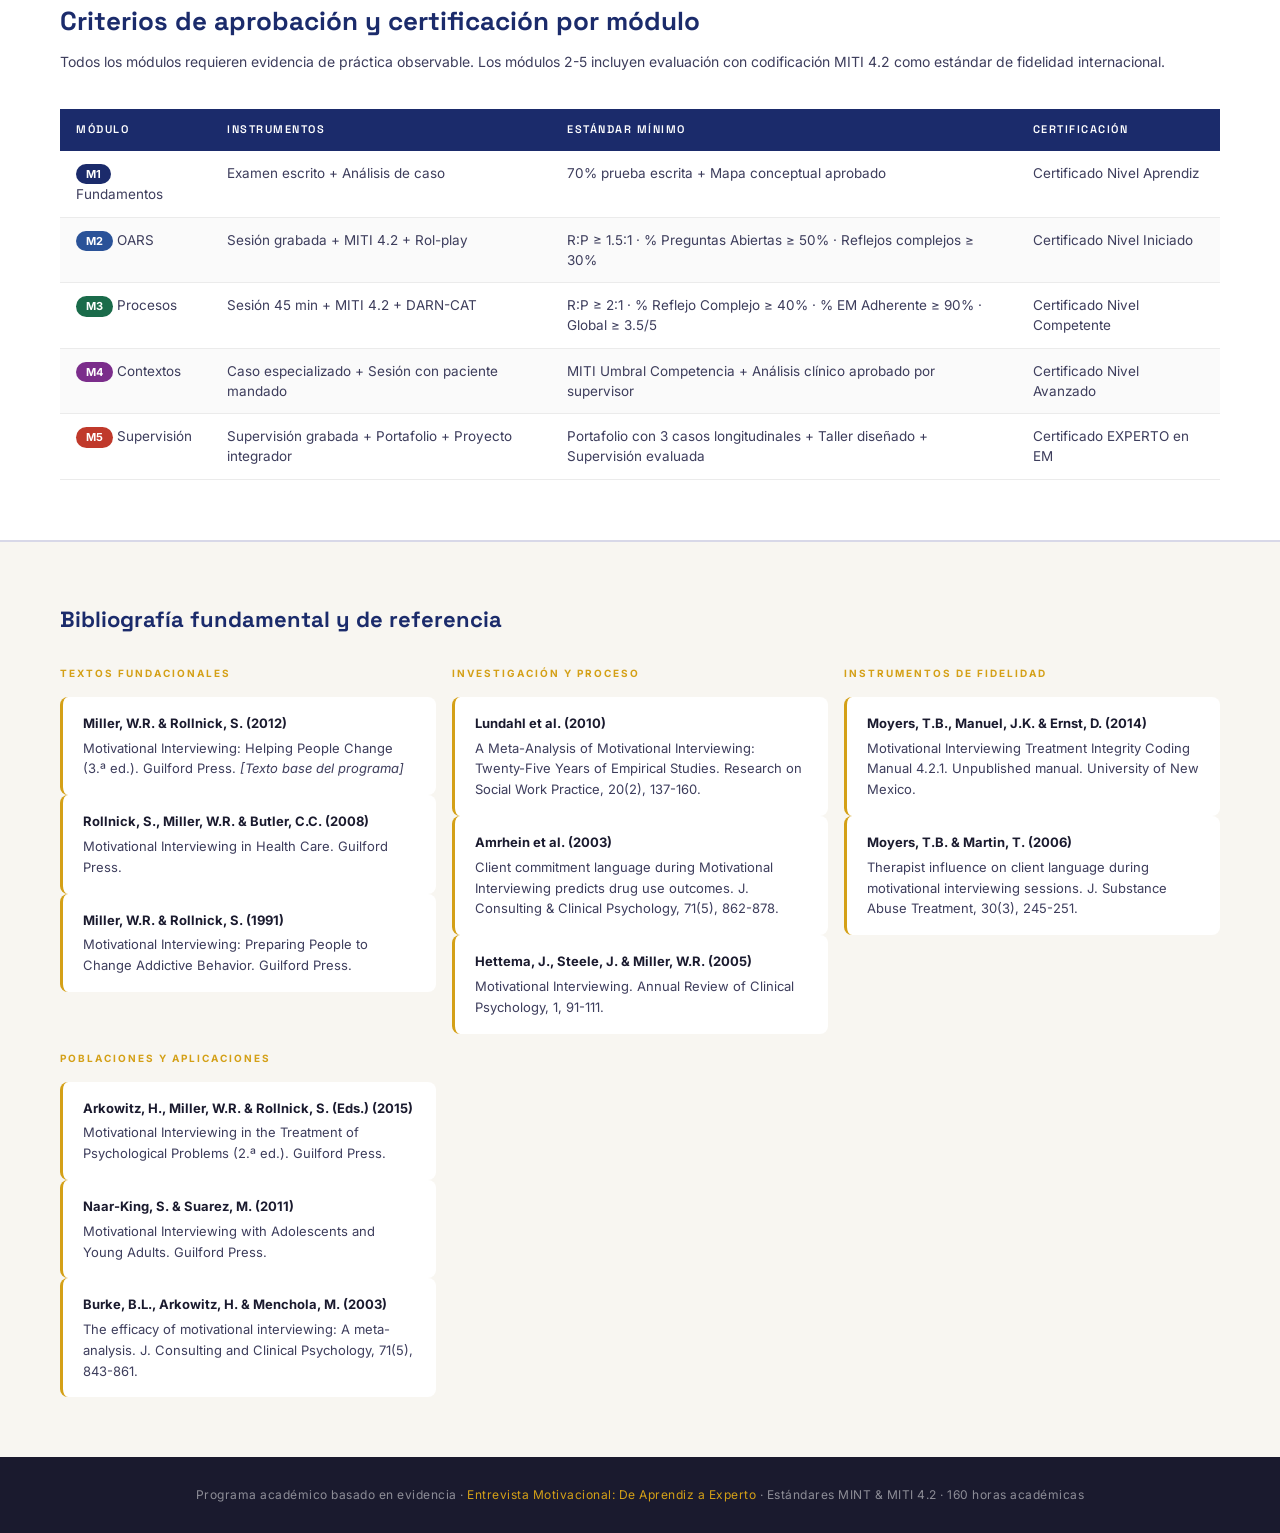
==== commit 30dc394f: "feat: desbloqueo general de modulos para modo auditor y enlaces en referencias cientificas" ====
--- a/index.html
+++ b/index.html
@@ -931,11 +931,11 @@
   </div>
 
   <!-- M2 -->
-  <div class="module m2 locked" id="module-card-m2">
+  <div class="module m2" id="module-card-m2">
     <div class="module-header">
       <div class="module-badge">M2</div>
       <div class="module-meta">
-        <div class="module-level">Nivel: Iniciado · Habilidades comunicacionales nucleares <span class="lock-pill" id="lock-pill-m2">🔒 Bloqueado</span></div>
+        <div class="module-level">Nivel: Iniciado · Habilidades comunicacionales nucleares <span class="lock-pill" id="lock-pill-m2" style="display:none;">🔒 Bloqueado</span></div>
         <div class="module-title">Habilidades OARS: La Caja de Herramientas Técnicas</div>
         <div class="module-subtitle">Preguntas abiertas, Afirmaciones, Reflejo y Resúmenes en profundidad clínica</div>
       </div>
@@ -1059,11 +1059,11 @@
   </div>
 
   <!-- M3 -->
-  <div class="module m3 locked" id="module-card-m3">
+  <div class="module m3" id="module-card-m3">
     <div class="module-header">
       <div class="module-badge">M3</div>
       <div class="module-meta">
-        <div class="module-level">Nivel: Competente · Procesos terapéuticos nucleares <span class="lock-pill" id="lock-pill-m3">🔒 Bloqueado</span></div>
+        <div class="module-level">Nivel: Competente · Procesos terapéuticos nucleares <span class="lock-pill" id="lock-pill-m3" style="display:none;">🔒 Bloqueado</span></div>
         <div class="module-title">Los Cuatro Procesos EM: Vincular, Enfocar, Evocar y Planificar</div>
         <div class="module-subtitle">Gestión clínica de la ambivalencia, el discurso de cambio y el discurso de sostenimiento</div>
       </div>
@@ -1203,11 +1203,11 @@
   </div>
 
   <!-- M4 -->
-  <div class="module m4 locked" id="module-card-m4">
+  <div class="module m4" id="module-card-m4">
     <div class="module-header">
       <div class="module-badge">M4</div>
       <div class="module-meta">
-        <div class="module-level">Nivel: Avanzado · Adaptación clínica y poblaciones específicas <span class="lock-pill" id="lock-pill-m4">🔒 Bloqueado</span></div>
+        <div class="module-level">Nivel: Avanzado · Adaptación clínica y poblaciones específicas <span class="lock-pill" id="lock-pill-m4" style="display:none;">🔒 Bloqueado</span></div>
         <div class="module-title">EM en Contextos Clínicos Especializados y Poblaciones Diversas</div>
         <div class="module-subtitle">Adicciones, salud mental severa, conductas de riesgo, adolescentes, pacientes mandados</div>
       </div>
@@ -1331,11 +1331,11 @@
   </div>
 
   <!-- M5 -->
-  <div class="module m5 locked" id="module-card-m5">
+  <div class="module m5" id="module-card-m5">
     <div class="module-header">
       <div class="module-badge">M5</div>
       <div class="module-meta">
-        <div class="module-level">Nivel: Experto · Supervisión, enseñanza y desarrollo avanzado <span class="lock-pill" id="lock-pill-m5">🔒 Bloqueado</span></div>
+        <div class="module-level">Nivel: Experto · Supervisión, enseñanza y desarrollo avanzado <span class="lock-pill" id="lock-pill-m5" style="display:none;">🔒 Bloqueado</span></div>
         <div class="module-title">Supervisión, Formación de Formadores y Práctica Experta</div>
         <div class="module-subtitle">Entrenamiento de terapeutas, investigación de proceso y práctica reflexiva avanzada</div>
       </div>
